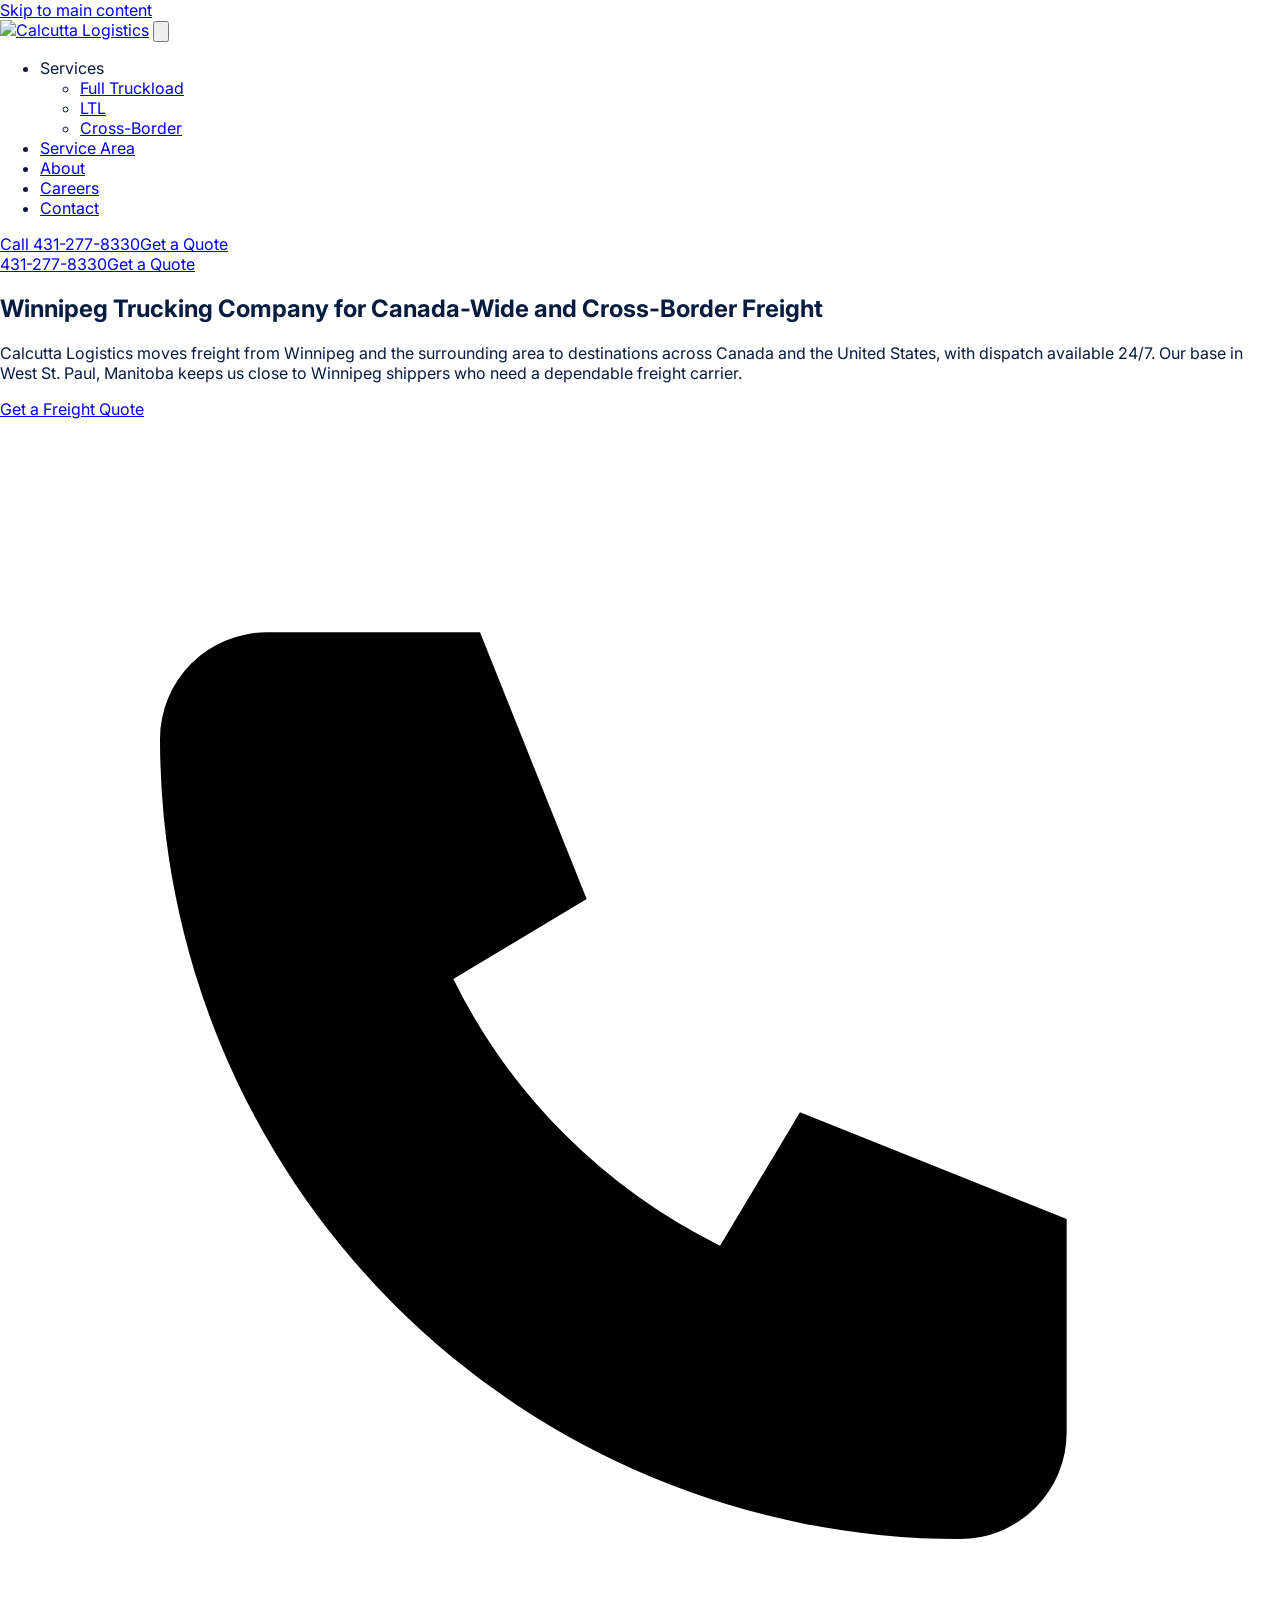
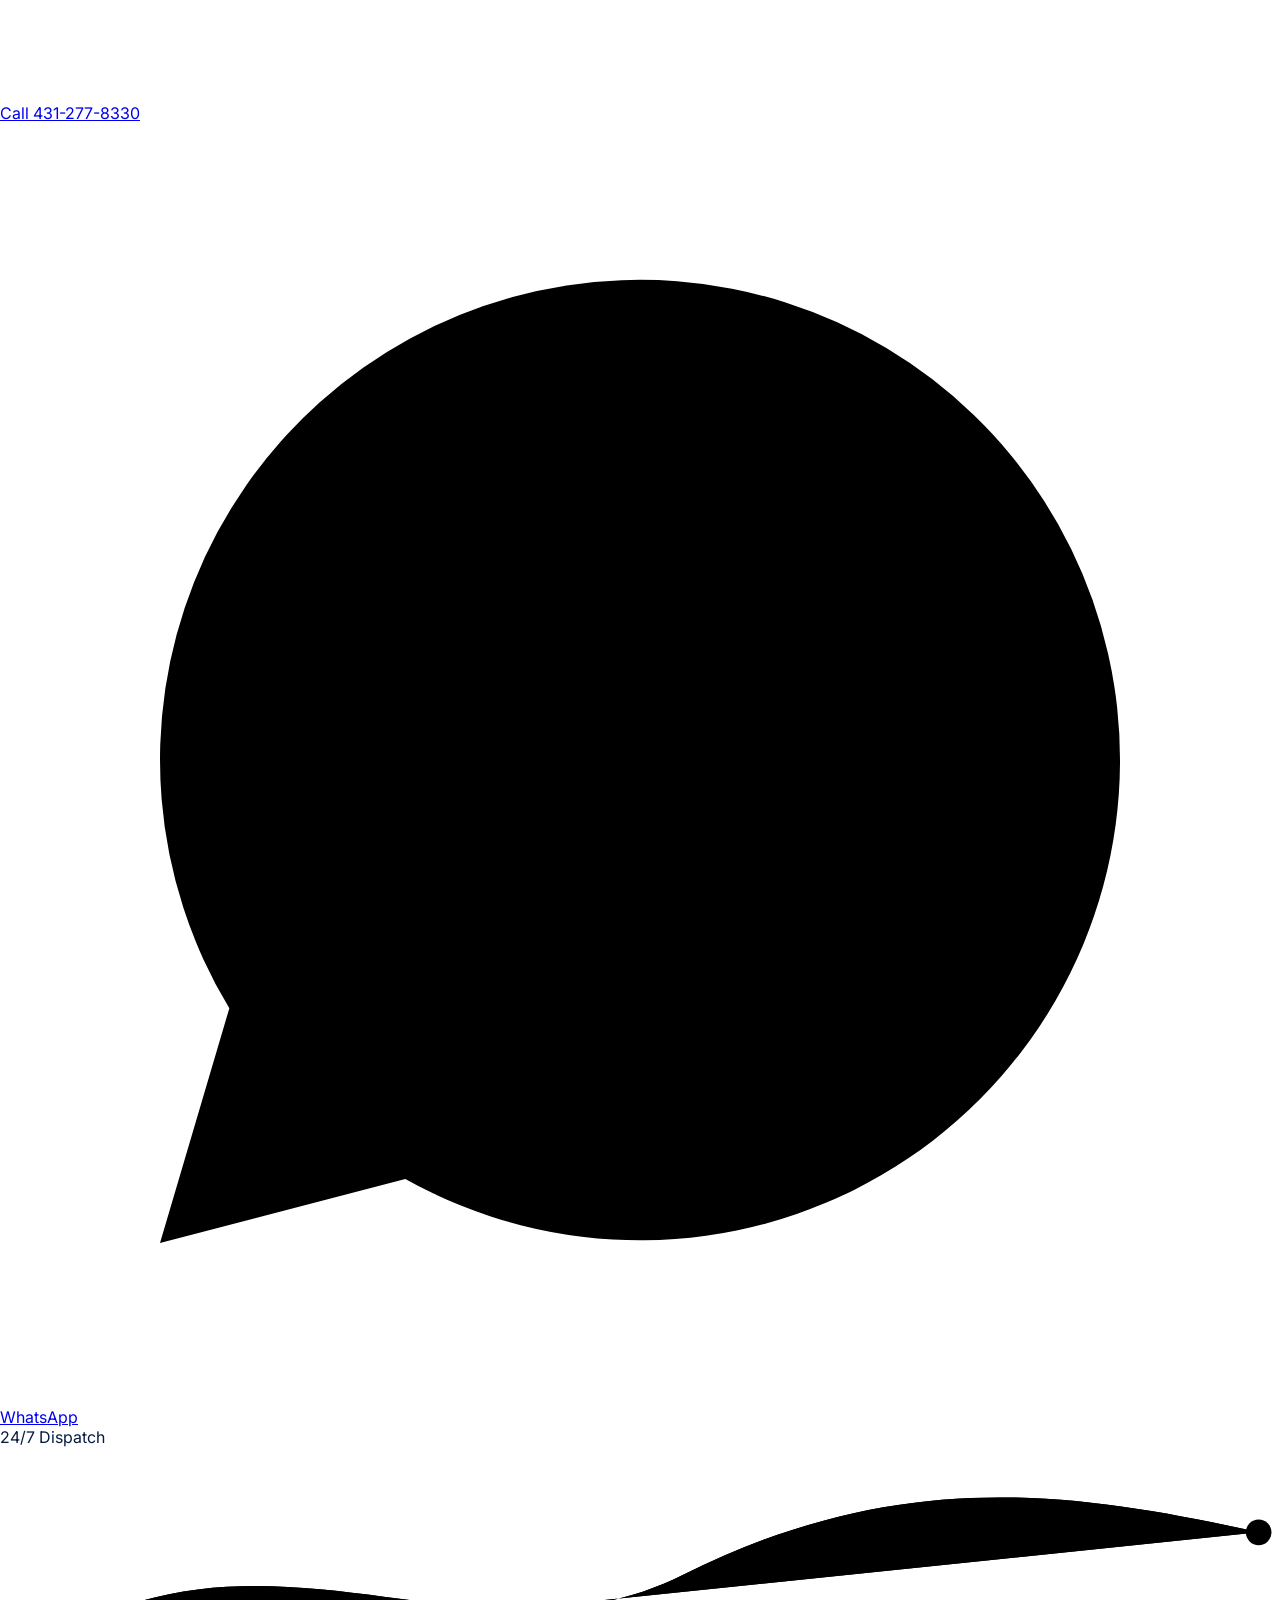
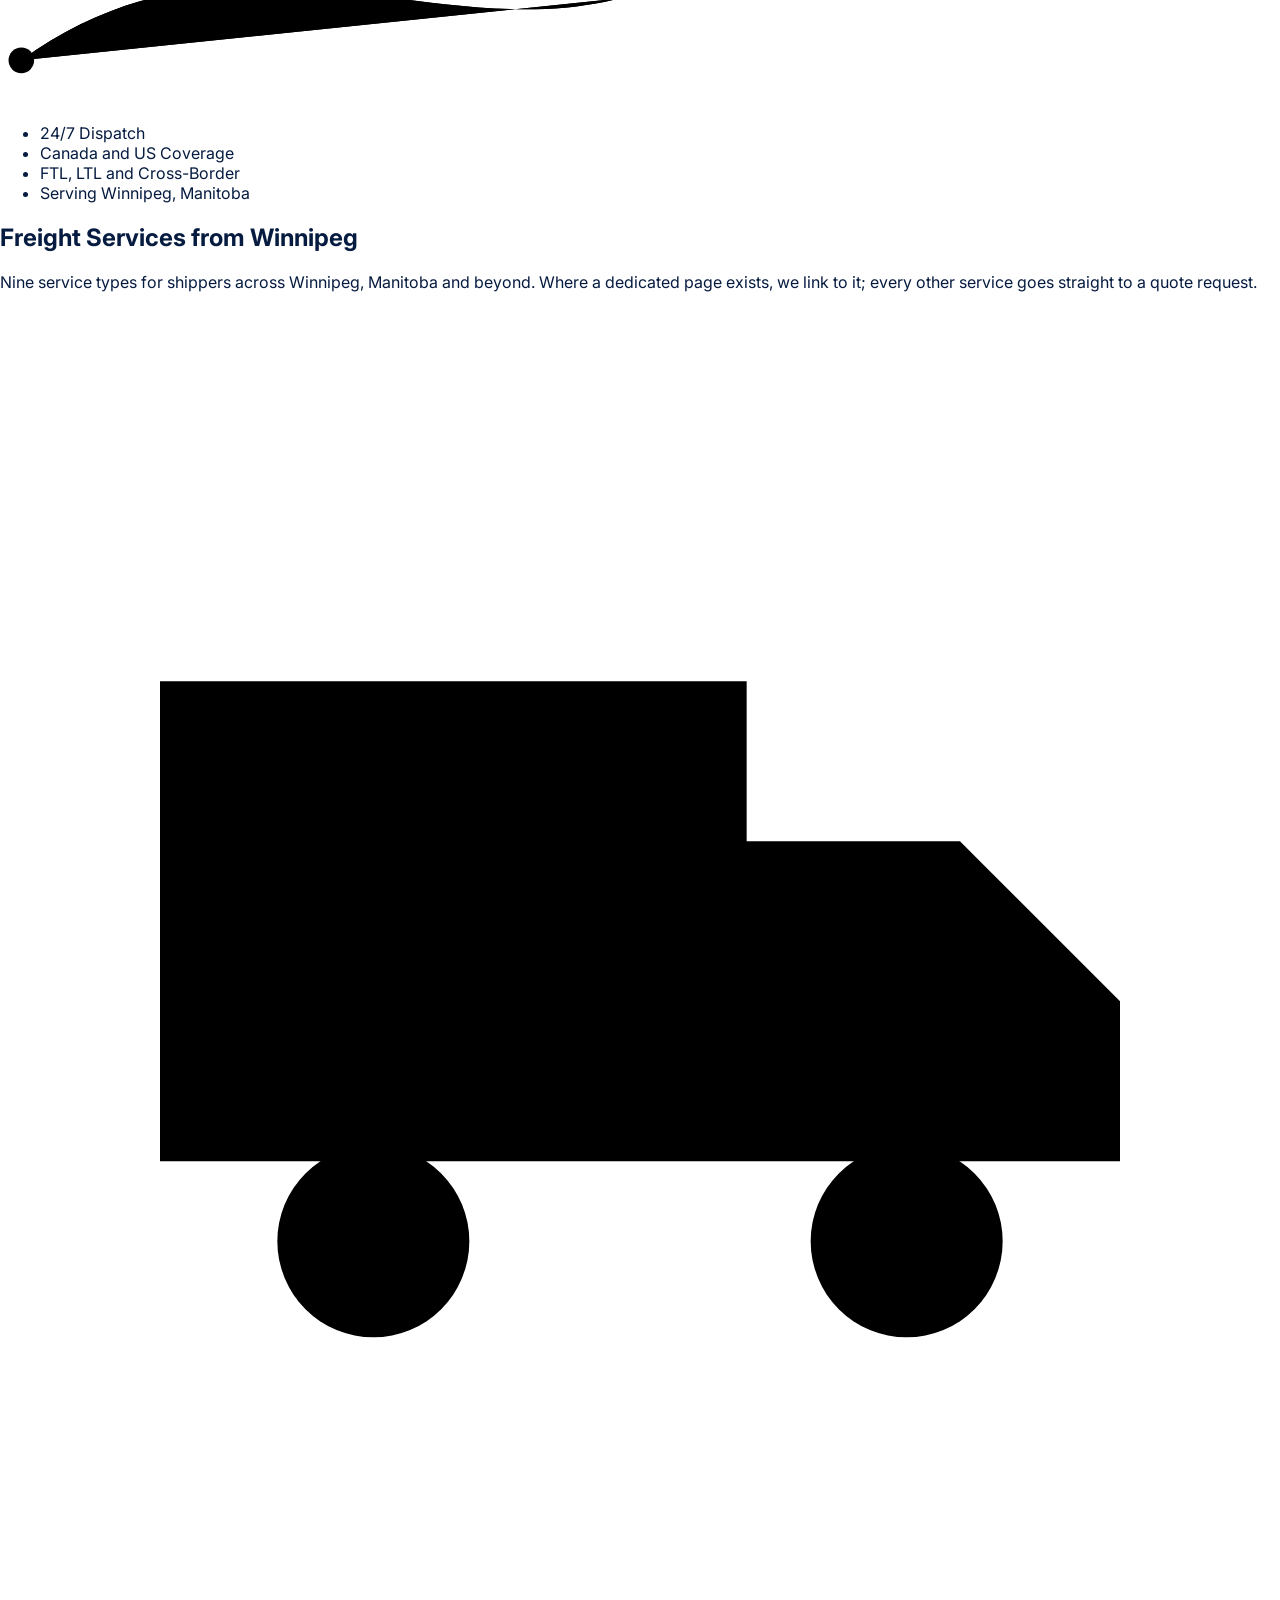
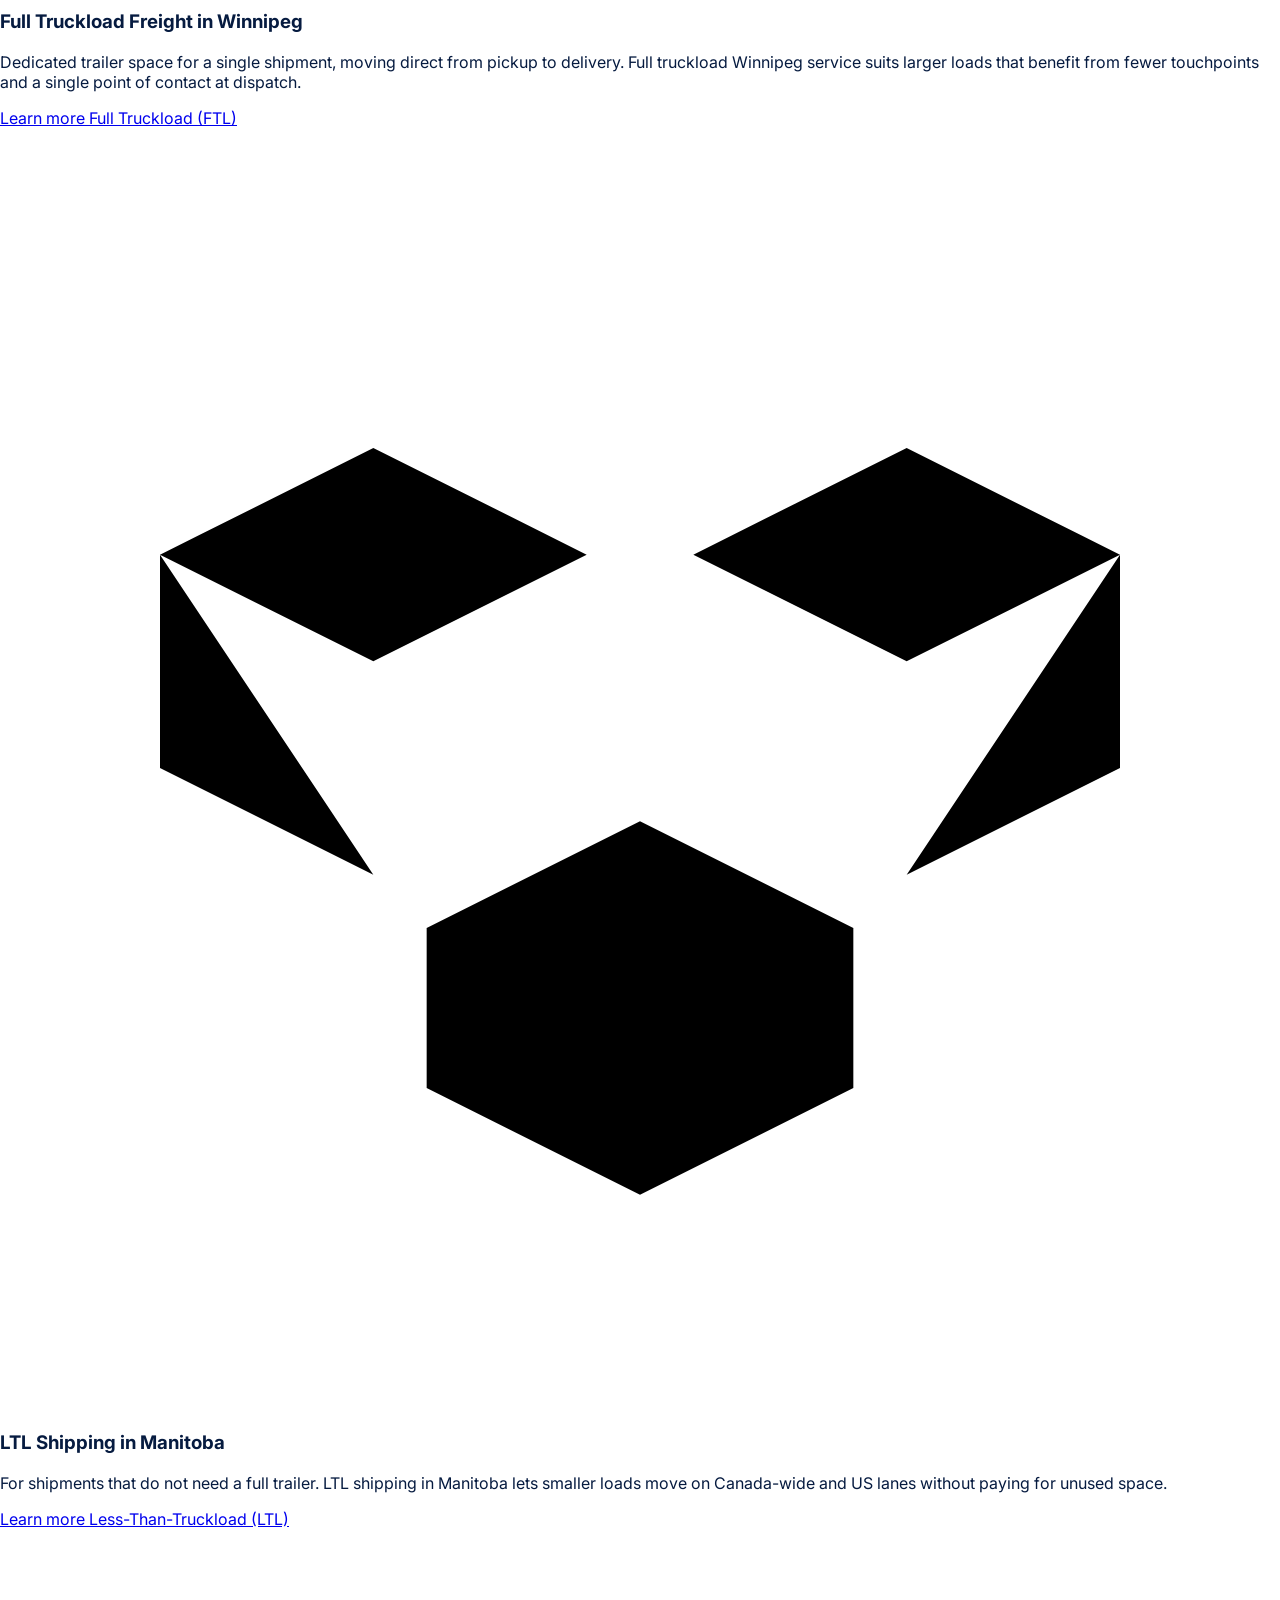
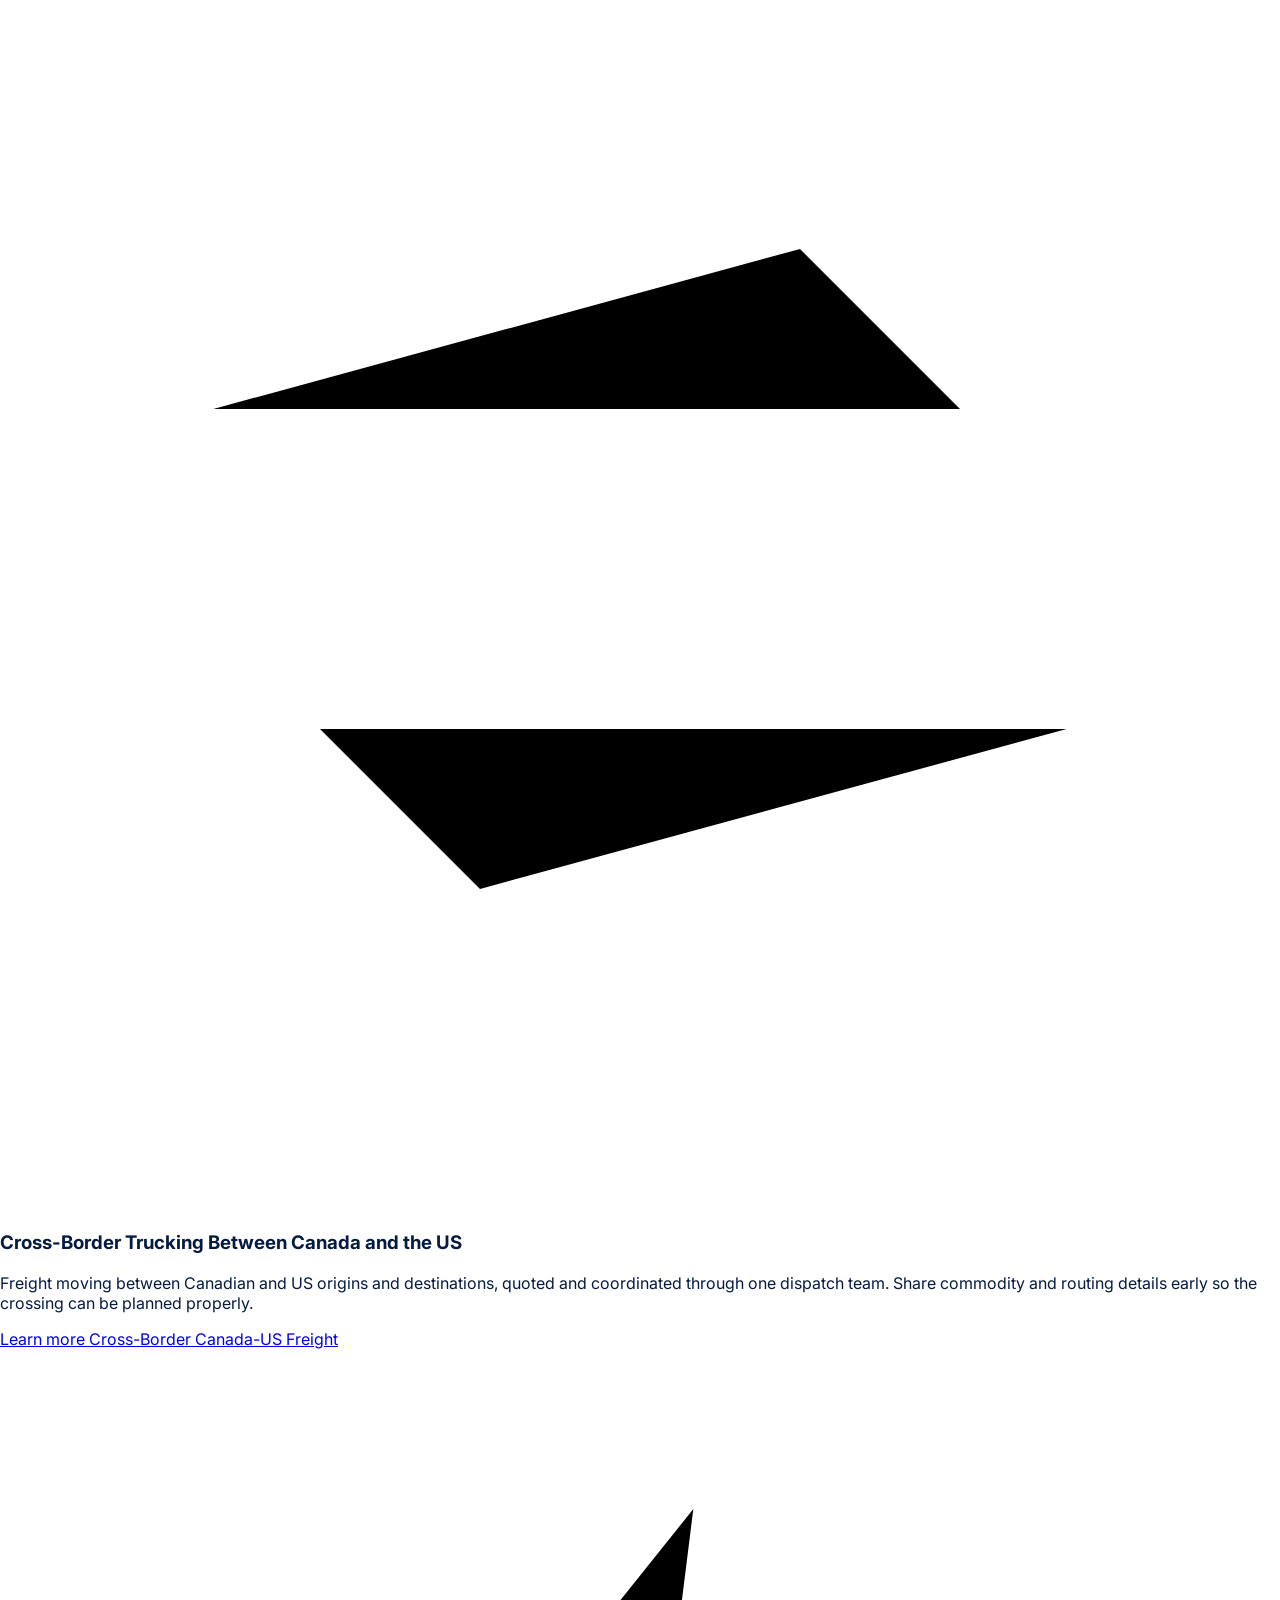
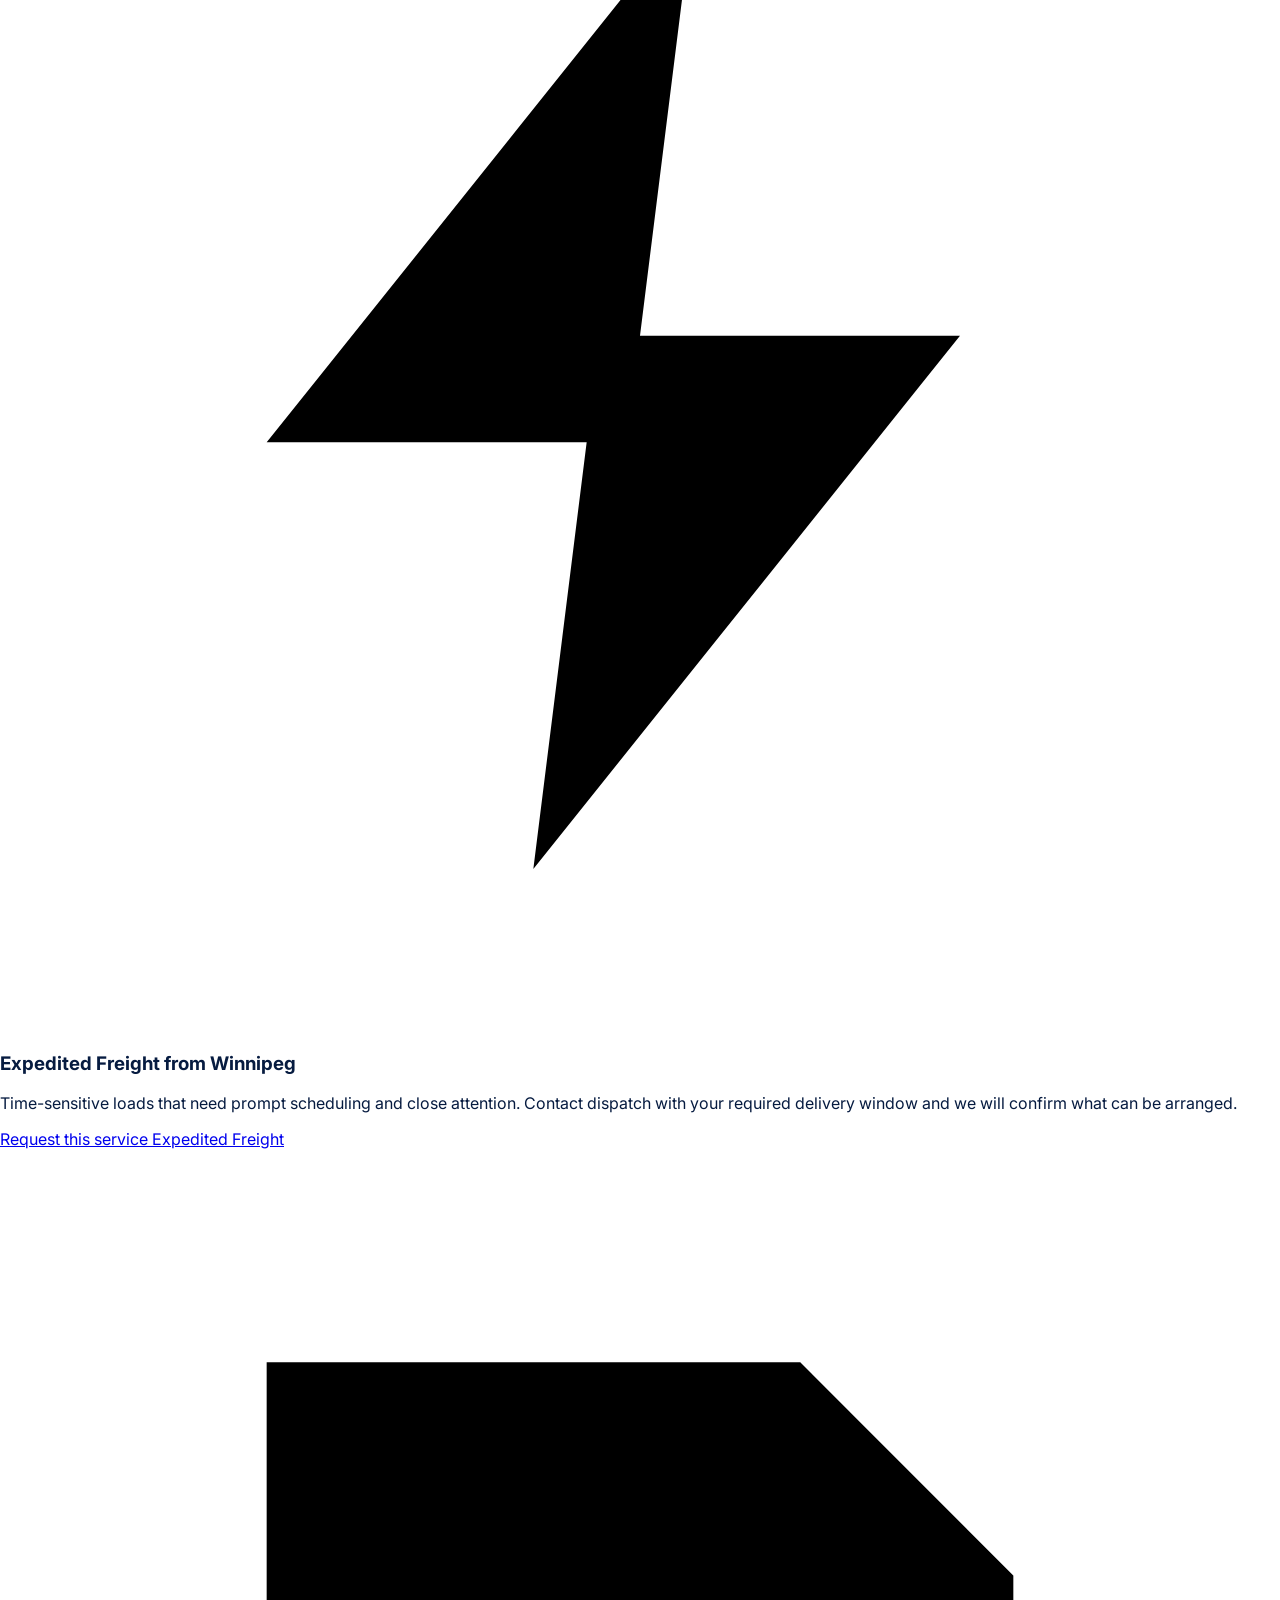
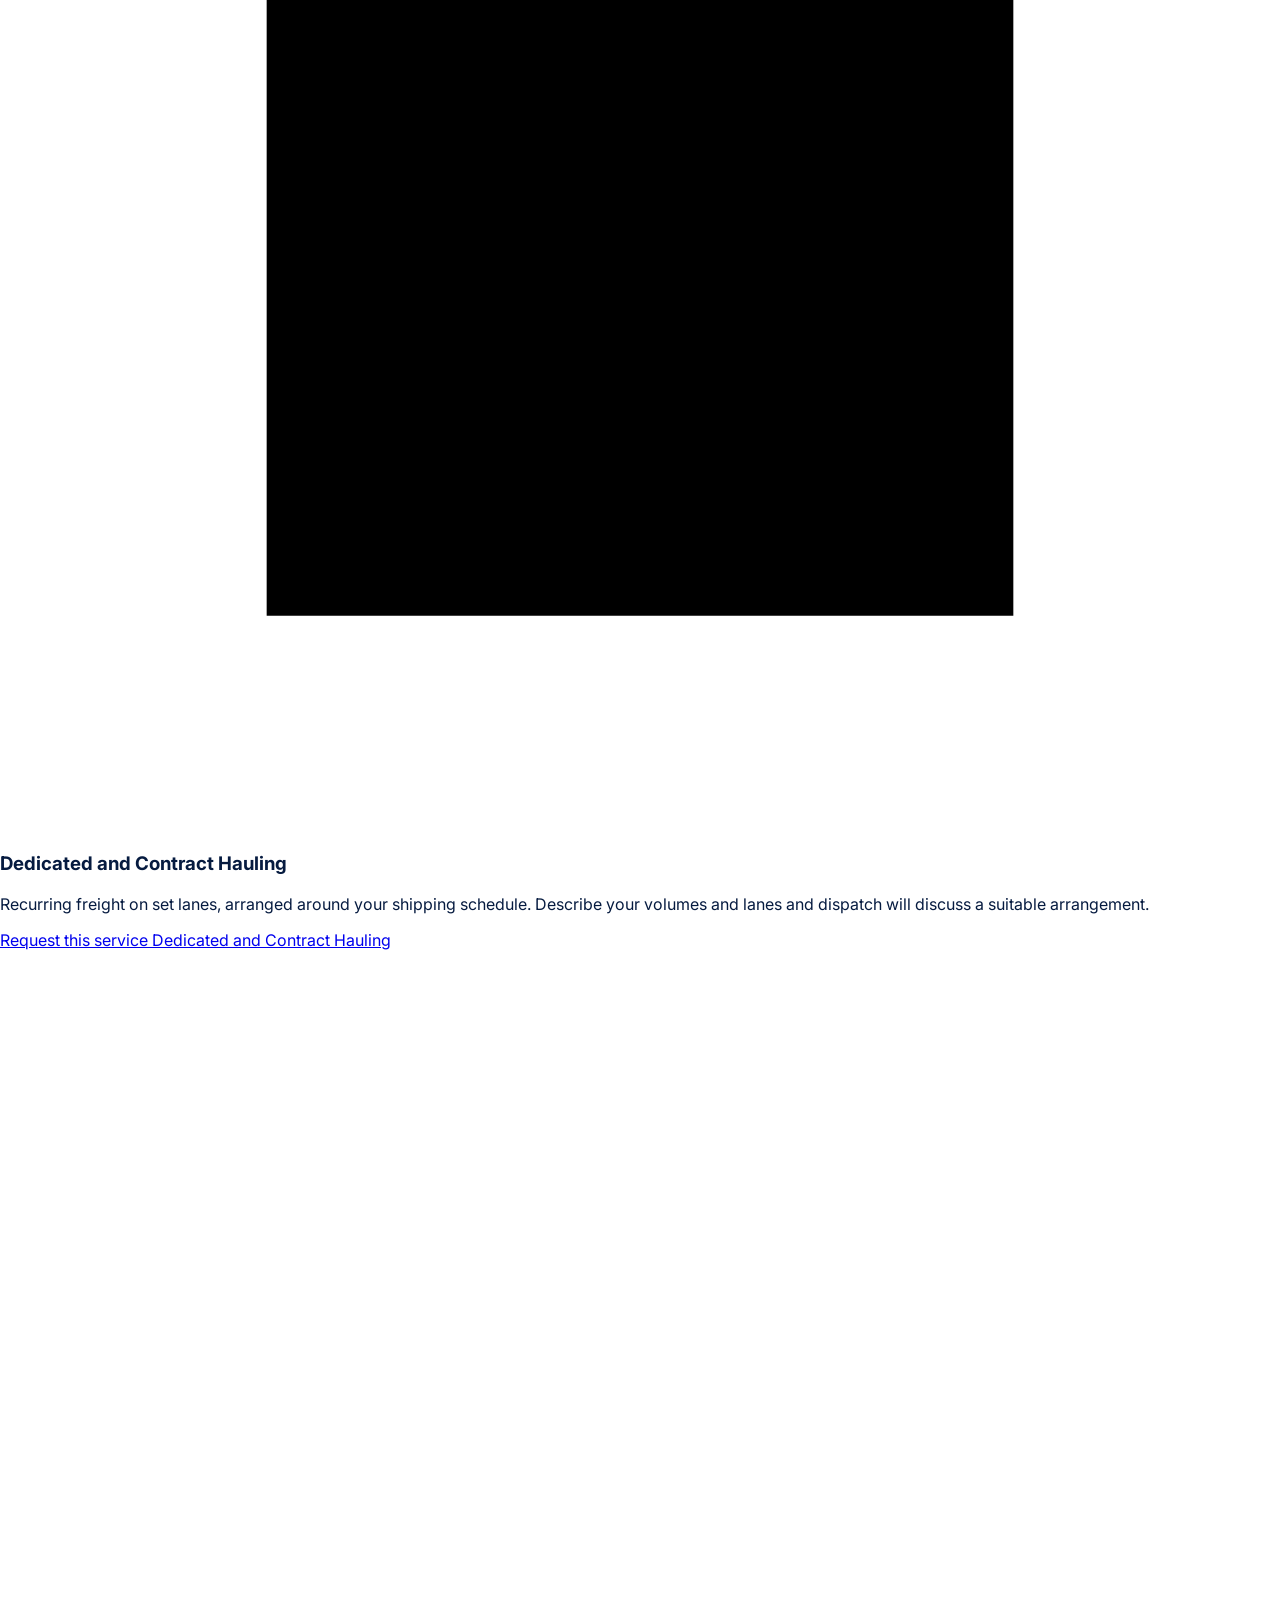
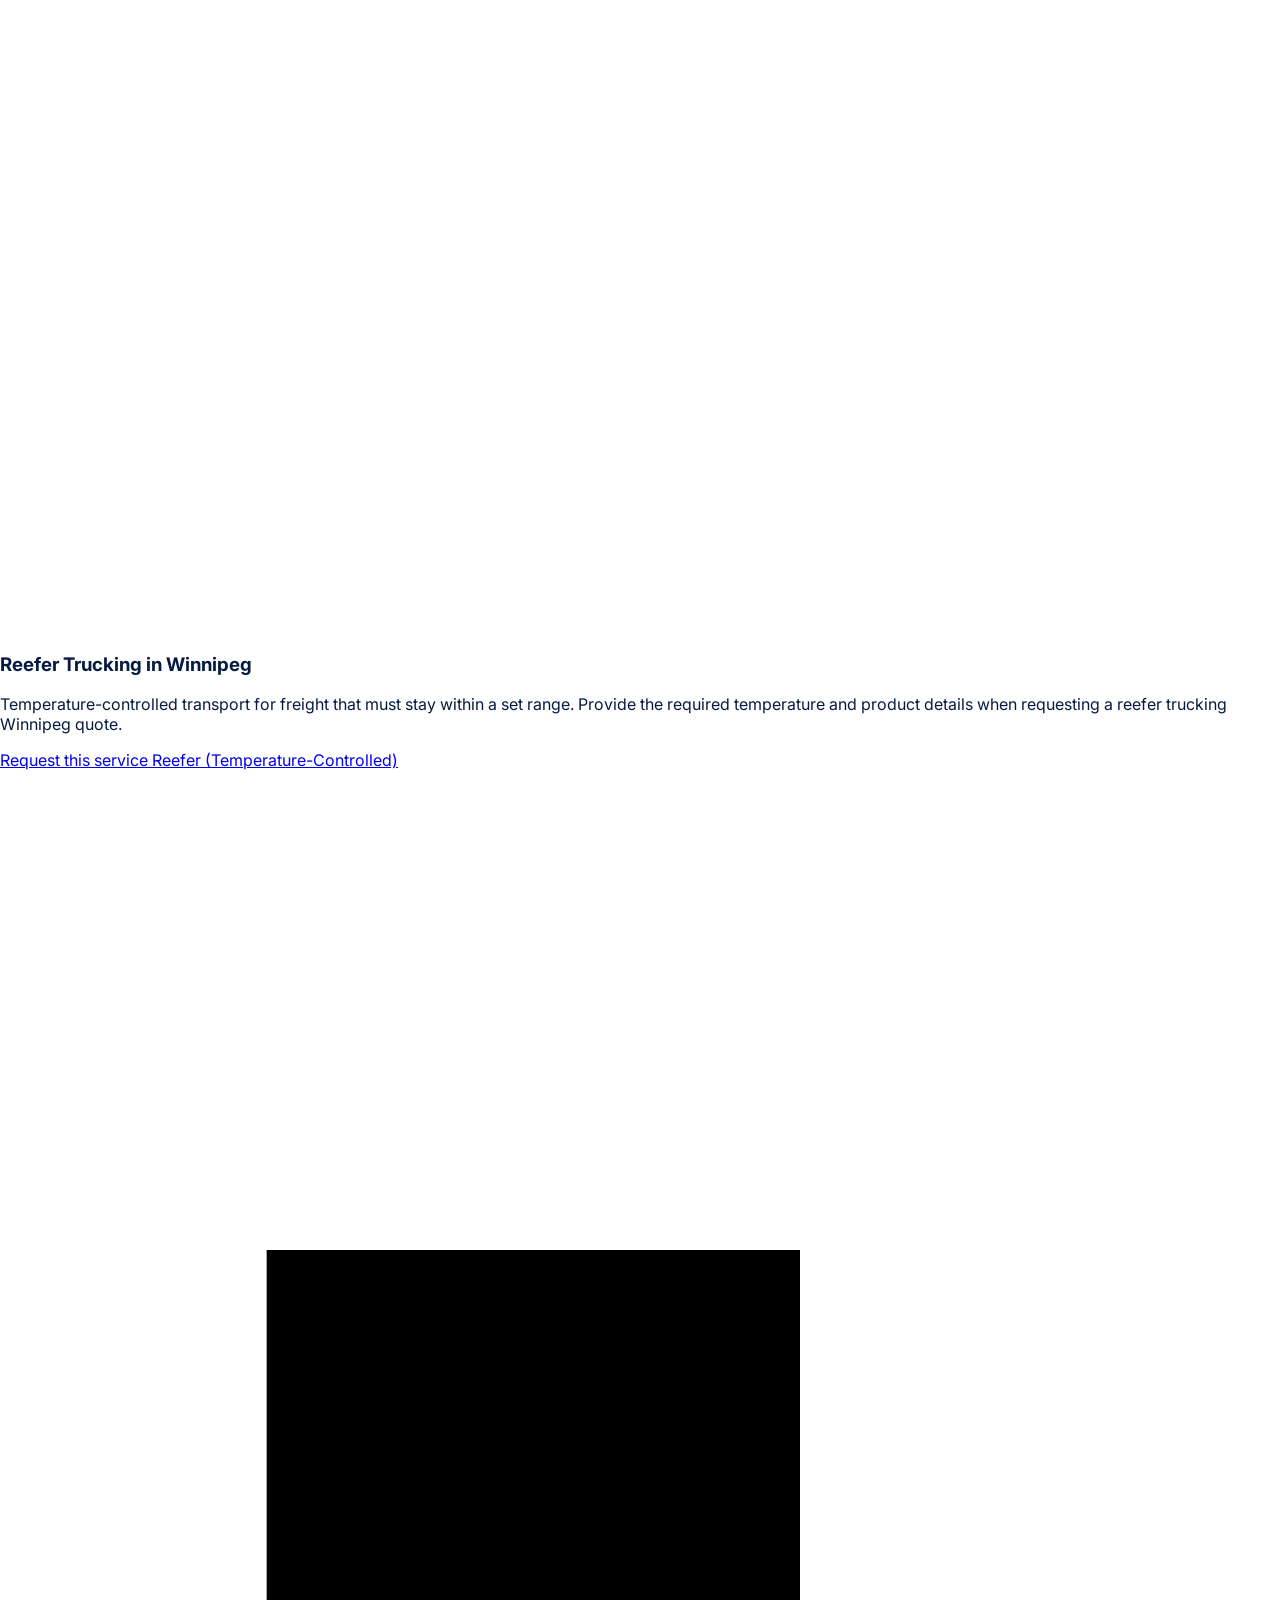
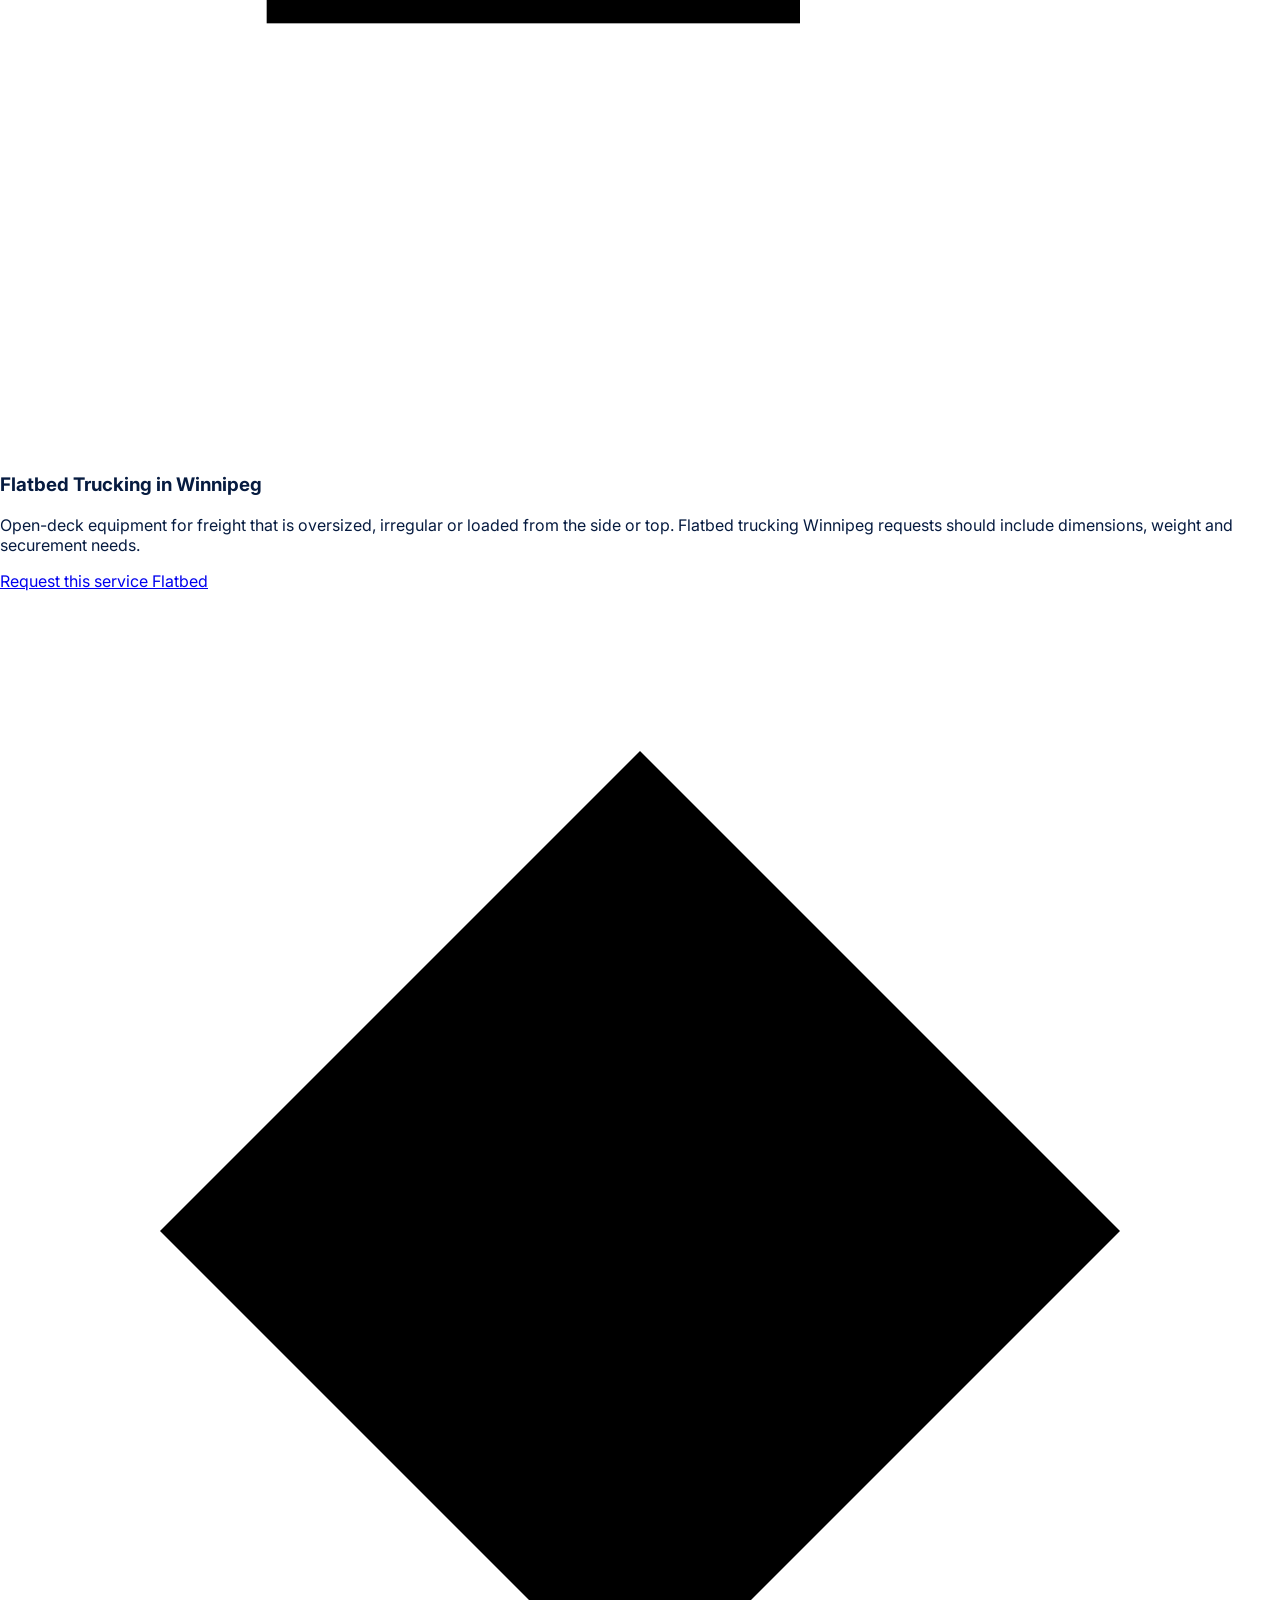
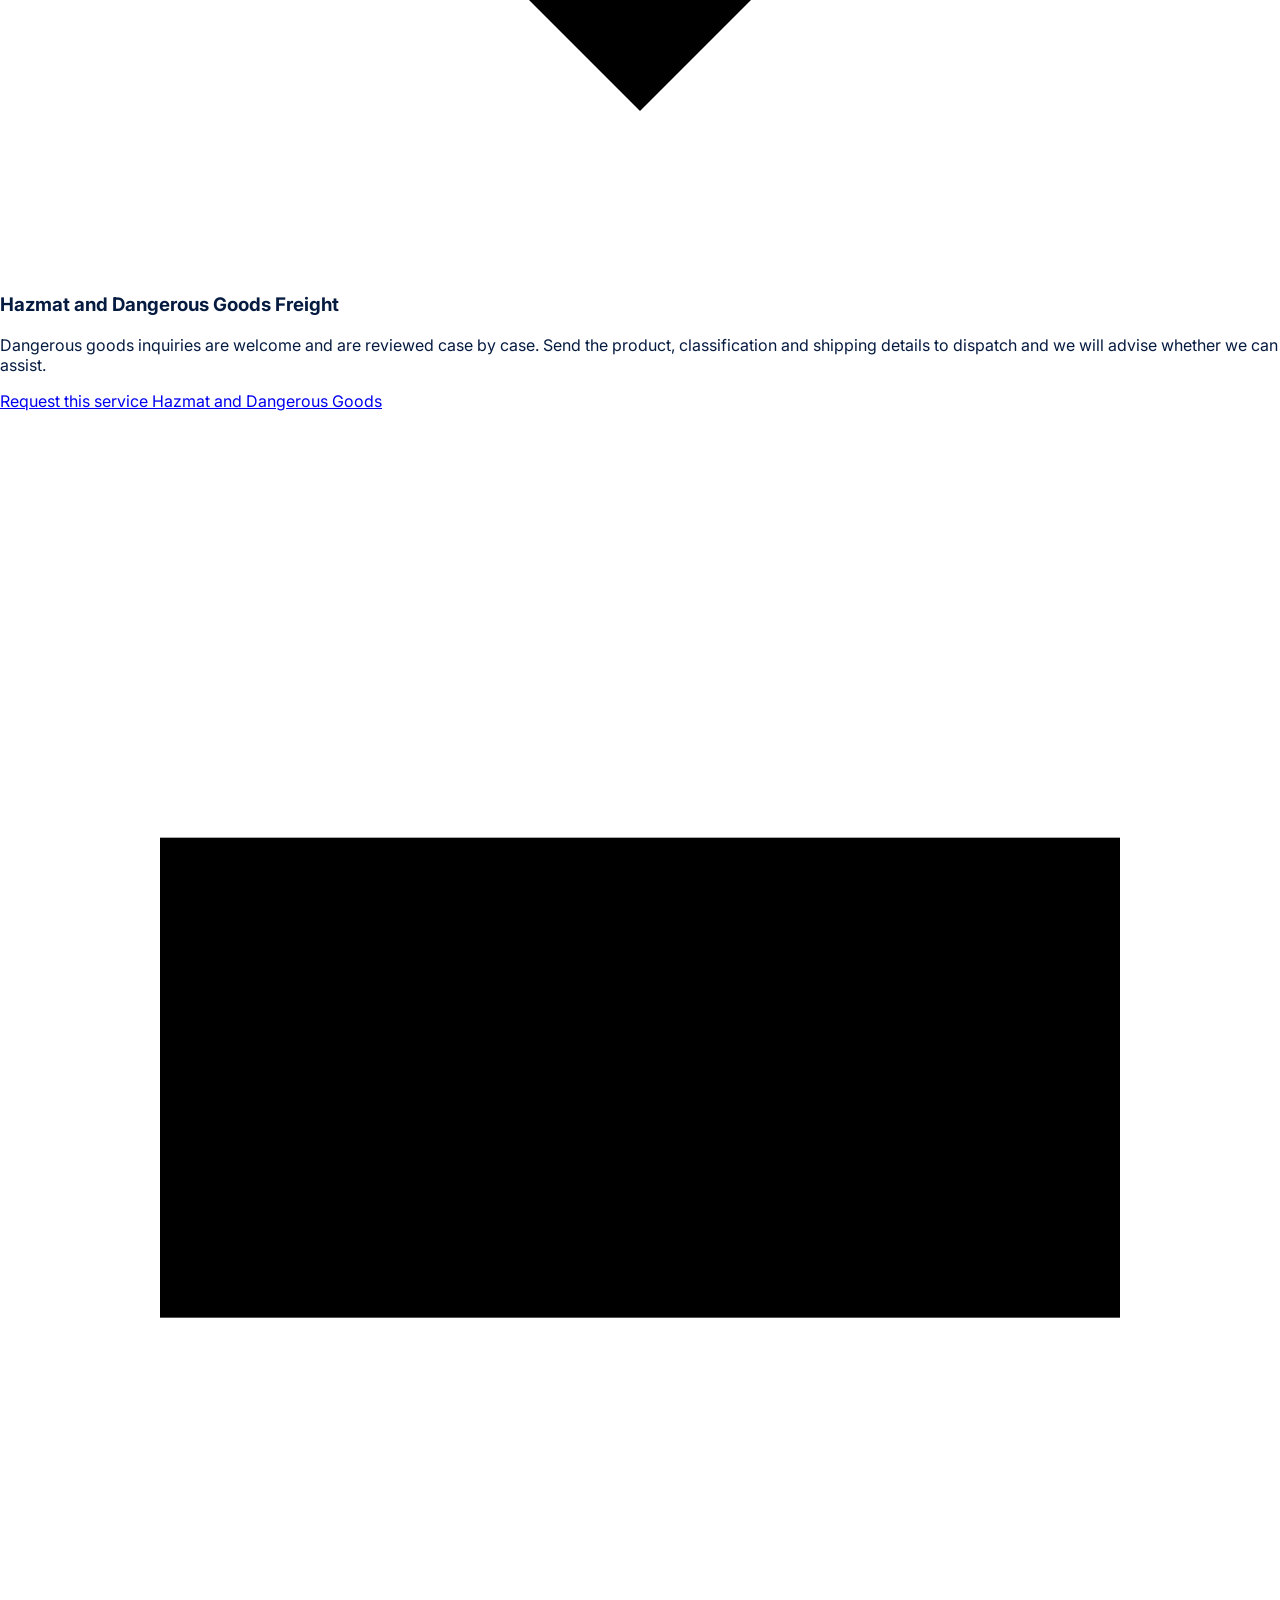
==== index.html @ be72f811 "Add files via upload" ====
<!DOCTYPE html><html lang="en-CA"><head><meta charset="utf-8"><meta name="viewport" content="width=device-width,initial-scale=1">
<title>Winnipeg Trucking Company | Calcutta Logistics</title><meta name="description" content="Winnipeg trucking company with 24/7 dispatch. Calcutta Logistics moves FTL, LTL, reefer, flatbed and cross-border freight across Canada and the US. Request a quote."><meta name="robots" content="index,follow"><link rel="canonical" href="https://calcuttalogistics.com/"><meta name="theme-color" content="#061B40">
<link rel="icon" href="/assets/img/favicon.svg" type="image/svg+xml"><link rel="icon" href="/assets/img/favicon-32.png" sizes="32x32" type="image/png"><link rel="icon" href="/assets/img/favicon-192.png" sizes="192x192" type="image/png"><link rel="apple-touch-icon" href="/assets/img/apple-touch-icon.png"><link rel="manifest" href="/site.webmanifest">
<link rel="preconnect" href="https://fonts.googleapis.com"><link rel="preconnect" href="https://fonts.gstatic.com" crossorigin>
<link rel="stylesheet" href="https://fonts.googleapis.com/css2?family=Barlow:ital,wght@0,700;0,800;1,700;1,800&family=Inter:wght@400;500;600&display=swap">
<style>body{margin:0;background:#fff;color:#061B40;font-family:Inter,system-ui,Arial,sans-serif}.site-header{min-height:80px}.logo img{max-height:52px;width:auto;height:auto}</style>
<link rel="stylesheet" href="/assets/css/style.css"><link rel="preload" as="image" href="/assets/img/hero-truck.jpg" fetchpriority="high">
<meta property="og:type" content="website"><meta property="og:site_name" content="Calcutta Logistics"><meta property="og:locale" content="en_CA"><meta property="og:title" content="Winnipeg Trucking Company | Calcutta Logistics"><meta property="og:description" content="Winnipeg trucking company with 24/7 dispatch. Calcutta Logistics moves FTL, LTL, reefer, flatbed and cross-border freight across Canada and the US. Request a quote."><meta property="og:url" content="https://calcuttalogistics.com/"><meta property="og:image" content="https://calcuttalogistics.com/assets/img/og-image.jpg"><meta property="og:image:width" content="1200"><meta property="og:image:height" content="630">
<meta name="twitter:card" content="summary_large_image"><meta name="twitter:title" content="Winnipeg Trucking Company | Calcutta Logistics"><meta name="twitter:description" content="Winnipeg trucking company with 24/7 dispatch. Calcutta Logistics moves FTL, LTL, reefer, flatbed and cross-border freight across Canada and the US. Request a quote."><meta name="twitter:image" content="https://calcuttalogistics.com/assets/img/og-image.jpg"><script type="application/ld+json">{"@context": "https://schema.org", "@graph": [{"@type": "Organization", "@id": "https://calcuttalogistics.com/#organization", "name": "Calcutta Logistics", "url": "https://calcuttalogistics.com/", "logo": "https://calcuttalogistics.com/assets/img/calcutta-logistics-logo.png", "email": "dispatch@calcuttalogistics.com", "telephone": "+1-431-277-8330", "address": {"@type": "PostalAddress", "streetAddress": "431 Rossmore Ave", "addressLocality": "West St. Paul", "addressRegion": "MB", "postalCode": "R2V 4R8", "addressCountry": "CA"}}, {"@type": "WebSite", "@id": "https://calcuttalogistics.com/#website", "name": "Calcutta Logistics", "url": "https://calcuttalogistics.com/", "publisher": {"@id": "https://calcuttalogistics.com/#organization"}, "inLanguage": "en-CA"}, {"@type": ["LocalBusiness"], "@id": "https://calcuttalogistics.com/#localbusiness", "name": "Calcutta Logistics", "url": "https://calcuttalogistics.com/", "image": "https://calcuttalogistics.com/assets/img/og-image.jpg", "logo": "https://calcuttalogistics.com/assets/img/calcutta-logistics-logo.png", "telephone": "+1-431-277-8330", "email": "dispatch@calcuttalogistics.com", "address": {"@type": "PostalAddress", "streetAddress": "431 Rossmore Ave", "addressLocality": "West St. Paul", "addressRegion": "MB", "postalCode": "R2V 4R8", "addressCountry": "CA"}, "openingHoursSpecification": [{"@type": "OpeningHoursSpecification", "dayOfWeek": ["Monday", "Tuesday", "Wednesday", "Thursday", "Friday", "Saturday", "Sunday"], "opens": "00:00", "closes": "23:59"}], "areaServed": [{"@type": "City", "name": "Winnipeg"}, {"@type": "AdministrativeArea", "name": "Manitoba"}, {"@type": "Country", "name": "Canada"}, {"@type": "Country", "name": "United States"}], "hasOfferCatalog": {"@type": "OfferCatalog", "name": "Trucking and freight services", "itemListElement": [{"@type": "Offer", "itemOffered": {"@type": "Service", "name": "Full Truckload (FTL)"}}, {"@type": "Offer", "itemOffered": {"@type": "Service", "name": "Less-Than-Truckload (LTL)"}}, {"@type": "Offer", "itemOffered": {"@type": "Service", "name": "Cross-Border Canada-US Freight"}}, {"@type": "Offer", "itemOffered": {"@type": "Service", "name": "Expedited Freight"}}, {"@type": "Offer", "itemOffered": {"@type": "Service", "name": "Dedicated and Contract Hauling"}}, {"@type": "Offer", "itemOffered": {"@type": "Service", "name": "Reefer (Temperature-Controlled)"}}, {"@type": "Offer", "itemOffered": {"@type": "Service", "name": "Flatbed"}}, {"@type": "Offer", "itemOffered": {"@type": "Service", "name": "Hazmat and Dangerous Goods"}}, {"@type": "Offer", "itemOffered": {"@type": "Service", "name": "Drayage"}}]}}, {"@type": "FAQPage", "@id": "https://calcuttalogistics.com/#faq", "mainEntity": [{"@type": "Question", "name": "How do I request a freight quote?", "acceptedAnswer": {"@type": "Answer", "text": "Use the quote form on this page, email dispatch@calcuttalogistics.com, or call or message 431-277-8330. Dispatch reviews each request and replies with pricing for your freight."}}, {"@type": "Question", "name": "Which areas does Calcutta Logistics serve?", "acceptedAnswer": {"@type": "Answer", "text": "We serve Winnipeg and the surrounding area, including our base in West St. Paul, as well as lanes across Canada and the United States. Popular lanes include Winnipeg to Toronto, Calgary, Vancouver, Chicago and Minneapolis."}}, {"@type": "Question", "name": "Do you handle cross-border freight between Canada and the US?", "acceptedAnswer": {"@type": "Answer", "text": "Yes. Cross-border Canada-US freight is one of our core services. Tell dispatch the origin, destination and commodity so the shipment can be quoted and planned."}}, {"@type": "Question", "name": "What equipment types do you offer?", "acceptedAnswer": {"@type": "Answer", "text": "We offer full truckload, less-than-truckload, reefer (temperature-controlled), flatbed, expedited, dedicated and contract hauling, and drayage. Contact dispatch to confirm the right equipment for your freight."}}, {"@type": "Question", "name": "Can you move dangerous goods or hazmat freight?", "acceptedAnswer": {"@type": "Answer", "text": "Dangerous goods inquiries are welcome and are handled case by case. Send the product details, classification and lanes to dispatch and we will confirm whether we can assist."}}, {"@type": "Question", "name": "Is dispatch available 24/7?", "acceptedAnswer": {"@type": "Answer", "text": "Yes. Dispatch is available 24/7 by phone and WhatsApp at 431-277-8330 and by email at dispatch@calcuttalogistics.com."}}, {"@type": "Question", "name": "What is the fastest way to get a quote?", "acceptedAnswer": {"@type": "Answer", "text": "Call or message dispatch at 431-277-8330 with your pickup and delivery locations, freight type and weight. You can also submit the quote form, which sends the same details to dispatch."}}, {"@type": "Question", "name": "What information should I provide for a quote?", "acceptedAnswer": {"@type": "Answer", "text": "Please include pickup and delivery city and province or state, freight type, approximate weight, the service you need, your preferred pickup date and your contact details. Any special handling needs help dispatch respond accurately."}}, {"@type": "Question", "name": "What is the difference between LTL and FTL?", "acceptedAnswer": {"@type": "Answer", "text": "Full truckload (FTL) uses a trailer for one shipper's freight, while less-than-truckload (LTL) moves smaller shipments that do not require a full trailer. Dispatch can help you decide which suits your load."}}, {"@type": "Question", "name": "How do I reach dispatch after hours?", "acceptedAnswer": {"@type": "Answer", "text": "Dispatch operates 24/7. Call or send a WhatsApp message to 431-277-8330, or email dispatch@calcuttalogistics.com, at any hour."}}]}]}</script></head><body><a class="skip" href="#main">Skip to main content</a><header class="site-header"><div class="container bar"><a class="logo" href="/" aria-label="Calcutta Logistics home"><img src="/assets/img/calcutta-logistics-logo.png" width="2172" height="724" alt="Calcutta Logistics"></a>
<button class="nav-toggle" type="button" aria-expanded="false" aria-controls="primary-nav" aria-label="Menu"><svg viewBox="0 0 24 24" aria-hidden="true"><path d="M4 7h16M4 12h16M4 17h16"/></svg></button>
<nav class="primary-nav" id="primary-nav" aria-label="Primary"><ul><li class="has-sub"><span>Services</span><ul class="sub"><li><a href="/services/full-truckload/">Full Truckload</a></li><li><a href="/services/ltl/">LTL</a></li><li><a href="/services/cross-border/">Cross-Border</a></li></ul></li><li><a href="/service-area/">Service Area</a></li><li><a href="/about/">About</a></li><li><a href="/careers/">Careers</a></li><li><a href="/contact/">Contact</a></li></ul>
<div class="mob-actions"><a class="btn btn-secondary" href="tel:+14312778330">Call 431-277-8330</a><a class="btn btn-primary" href="/contact/">Get a Quote</a></div></nav>
<div class="hdr-cta"><a class="hdr-phone" href="tel:+14312778330">431-277-8330</a><a class="btn btn-primary" href="/contact/">Get a Quote</a></div></div></header><main id="main">
<section class="hero" aria-labelledby="h1"><div class="container"><div><h1 id="h1">Winnipeg Trucking Company for Canada-Wide and Cross-Border Freight</h1>
<p class="lead">Calcutta Logistics moves freight from Winnipeg and the surrounding area to destinations across Canada and the United States, with dispatch available 24/7. Our base in West St. Paul, Manitoba keeps us close to Winnipeg shippers who need a dependable freight carrier.</p>
<div class="cta-row"><a class="btn btn-primary" href="/contact/">Get a Freight Quote</a><a class="btn btn-secondary" href="tel:+14312778330"><svg viewBox="0 0 24 24" aria-hidden="true"><path d="M5 4h4l2 5-2.5 1.5a11 11 0 005 5L15 13l5 2v4a2 2 0 01-2 2A15 15 0 013 6a2 2 0 012-2z"/></svg> Call 431-277-8330</a><a class="btn btn-ghost" href="https://wa.me/14312778330?text=Hello%20Calcutta%20Logistics%2C%20I%20would%20like%20a%20freight%20quote." rel="noopener"><svg viewBox="0 0 24 24" aria-hidden="true"><path d="M21 12a9 9 0 01-13.4 7.8L3 21l1.3-4.4A9 9 0 1121 12z"/><path d="M9 8c0 4 3 7 7 7l1-2-2-1-1 1c-1-.5-1.800-1.500-2.300-2.500l1-1-1-2z"/></svg> WhatsApp</a></div></div>
<div class="hero-art"><span class="badge"><i></i>24/7 Dispatch</span><div class="ph"><img src="/assets/img/hero-truck.jpg" width="1600" height="1000" alt="Calcutta Logistics freight truck travelling on a highway" fetchpriority="high" decoding="async" onerror="this.remove()"></div><svg class="route" viewBox="0 0 600 120" aria-hidden="true" focusable="false"><path d="M10 100C120 20 220 110 320 60S500 20 590 40"/><path class="run" d="M10 100C120 20 220 110 320 60S500 20 590 40"/><circle cx="10" cy="100" r="6"/><circle cx="590" cy="40" r="6"/></svg></div></div></section>
<section class="fact-strip" aria-label="Key facts"><div class="container"><ul><li>24/7 Dispatch</li><li>Canada and US Coverage</li><li>FTL, LTL and Cross-Border</li><li>Serving Winnipeg, Manitoba</li></ul></div></section>
<section class="section" id="services" aria-labelledby="services-h"><div class="container"><div class="sec-head"><h2 id="services-h">Freight Services from Winnipeg</h2><p>Nine service types for shippers across Winnipeg, Manitoba and beyond. Where a dedicated page exists, we link to it; every other service goes straight to a quote request.</p></div><div class="grid c3"><article class="card reveal"><span class="ico" aria-hidden="true"><svg viewBox="0 0 24 24"><path d="M3 7h11v9H3zM14 10h4l3 3v3h-7z"/><circle cx="7" cy="17.5" r="1.8"/><circle cx="17" cy="17.5" r="1.8"/></svg></span><h3>Full Truckload Freight in Winnipeg</h3><p>Dedicated trailer space for a single shipment, moving direct from pickup to delivery. Full truckload Winnipeg service suits larger loads that benefit from fewer touchpoints and a single point of contact at dispatch.</p><a class="more" href="/services/full-truckload/">Learn more<span class="sr"> Full Truckload (FTL)</span></a></article><article class="card reveal"><span class="ico" aria-hidden="true"><svg viewBox="0 0 24 24"><path d="M3 8l4-2 4 2-4 2zM13 8l4-2 4 2-4 2zM8 15l4-2 4 2-4 2z"/><path d="M3 8v4l4 2M21 8v4l-4 2M8 15v3l4 2 4-2v-3"/></svg></span><h3>LTL Shipping in Manitoba</h3><p>For shipments that do not need a full trailer. LTL shipping in Manitoba lets smaller loads move on Canada-wide and US lanes without paying for unused space.</p><a class="more" href="/services/ltl/">Learn more<span class="sr"> Less-Than-Truckload (LTL)</span></a></article><article class="card reveal"><span class="ico" aria-hidden="true"><svg viewBox="0 0 24 24"><path d="M4 9h14l-3-3M20 15H6l3 3"/></svg></span><h3>Cross-Border Trucking Between Canada and the US</h3><p>Freight moving between Canadian and US origins and destinations, quoted and coordinated through one dispatch team. Share commodity and routing details early so the crossing can be planned properly.</p><a class="more" href="/services/cross-border/">Learn more<span class="sr"> Cross-Border Canada-US Freight</span></a></article><article class="card reveal"><span class="ico" aria-hidden="true"><svg viewBox="0 0 24 24"><path d="M13 3L5 13h6l-1 8 8-10h-6z"/></svg></span><h3>Expedited Freight from Winnipeg</h3><p>Time-sensitive loads that need prompt scheduling and close attention. Contact dispatch with your required delivery window and we will confirm what can be arranged.</p><a class="more" href="/contact/?service=expedited">Request this service<span class="sr"> Expedited Freight</span></a></article><article class="card reveal"><span class="ico" aria-hidden="true"><svg viewBox="0 0 24 24"><path d="M5 4h10l4 4v12H5z"/><path d="M15 4v4h4M8 13h8M8 17h5"/></svg></span><h3>Dedicated and Contract Hauling</h3><p>Recurring freight on set lanes, arranged around your shipping schedule. Describe your volumes and lanes and dispatch will discuss a suitable arrangement.</p><a class="more" href="/contact/?service=dedicated">Request this service<span class="sr"> Dedicated and Contract Hauling</span></a></article><article class="card reveal"><span class="ico" aria-hidden="true"><svg viewBox="0 0 24 24"><path d="M12 3v18M4.2 7.5l15.6 9M19.8 7.5l-15.6 9"/></svg></span><h3>Reefer Trucking in Winnipeg</h3><p>Temperature-controlled transport for freight that must stay within a set range. Provide the required temperature and product details when requesting a reefer trucking Winnipeg quote.</p><a class="more" href="/contact/?service=reefer">Request this service<span class="sr"> Reefer (Temperature-Controlled)</span></a></article><article class="card reveal"><span class="ico" aria-hidden="true"><svg viewBox="0 0 24 24"><path d="M2 16h20M4 16v3M20 16v3"/><rect x="5" y="9" width="10" height="7"/></svg></span><h3>Flatbed Trucking in Winnipeg</h3><p>Open-deck equipment for freight that is oversized, irregular or loaded from the side or top. Flatbed trucking Winnipeg requests should include dimensions, weight and securement needs.</p><a class="more" href="/contact/?service=flatbed">Request this service<span class="sr"> Flatbed</span></a></article><article class="card reveal"><span class="ico" aria-hidden="true"><svg viewBox="0 0 24 24"><path d="M12 3l9 9-9 9-9-9z"/><path d="M12 8v5M12 16v.5"/></svg></span><h3>Hazmat and Dangerous Goods Freight</h3><p>Dangerous goods inquiries are welcome and are reviewed case by case. Send the product, classification and shipping details to dispatch and we will advise whether we can assist.</p><a class="more" href="/contact/?service=hazmat">Request this service<span class="sr"> Hazmat and Dangerous Goods</span></a></article><article class="card reveal"><span class="ico" aria-hidden="true"><svg viewBox="0 0 24 24"><rect x="3" y="8" width="18" height="9"/><path d="M8 8v9M12 8v9M16 8v9"/></svg></span><h3>Drayage in Winnipeg</h3><p>Short-distance container moves between terminals, rail ramps and customer sites. Drayage Winnipeg requests should include container details and pickup and delivery locations.</p><a class="more" href="/contact/?service=drayage">Request this service<span class="sr"> Drayage</span></a></article></div></div></section>
<section class="section alt" aria-labelledby="why-h"><div class="container"><div class="sec-head"><h2 id="why-h">Why Ship with Calcutta Logistics</h2><p>A focused Winnipeg freight carrier that keeps communication direct and quoting straightforward.</p></div><ul class="why grid c3"><li class="card reveal"><h3>24/7 dispatch contact</h3><p>Dispatch can be reached by phone, WhatsApp or email at any hour, so questions about a load are not held until morning.</p></li><li class="card reveal"><h3>Direct communication with dispatch</h3><p>You deal with the dispatch team directly about your freight, without layers of intermediaries between you and the people arranging the move.</p></li><li class="card reveal"><h3>Canada and US lanes</h3><p>From Winnipeg we quote freight within Canada and across the border, including lanes to Toronto, Calgary, Vancouver, Chicago and Minneapolis.</p></li><li class="card reveal"><h3>A range of equipment types</h3><p>Full truckload, LTL, reefer, flatbed, expedited, dedicated and drayage requests can all be raised with one carrier.</p></li><li class="card reveal"><h3>A clear quoting process</h3><p>Tell us the pickup, delivery, freight type and weight. Dispatch confirms the details before anything is arranged.</p></li></ul></div></section>
<section class="section" aria-labelledby="cb-h"><div class="container band"><div><div class="ph"><img src="/assets/img/cross-border-banner.jpg" width="1600" height="700" alt="Freight truck at a Canada-US border crossing at dusk" loading="lazy" decoding="async" onerror="this.remove()"></div></div><div><h2 id="cb-h">Cross-Border Trucking Between Canada and the US</h2><p>Calcutta Logistics arranges freight between Canada and the United States, including lanes from Winnipeg to Minneapolis and Chicago. Provide origin, destination and commodity details at the quote stage so dispatch can plan the shipment accurately.</p><a class="btn btn-primary" href="/services/cross-border/">Explore Cross-Border Freight</a></div></div></section>
<section class="section alt" id="lanes" aria-labelledby="lanes-h"><div class="container"><div class="sec-head"><h2 id="lanes-h">Popular Lanes from Winnipeg</h2><p>Five lanes our Winnipeg customers ask about most often. Other origins and destinations can be quoted on request.</p></div><div class="grid c3"><article class="card reveal"><h3>Winnipeg to Toronto</h3><p>Connects Manitoba with the Greater Toronto Area and the rest of Ontario along the Trans-Canada corridor.</p><a class="more" href="/lanes/winnipeg-to-toronto-trucking/">View Winnipeg to Toronto Trucking lane</a></article><article class="card reveal"><h3>Winnipeg to Calgary</h3><p>Links Winnipeg with Alberta, with freight moving west across the Prairies.</p><a class="more" href="/lanes/winnipeg-to-calgary-trucking/">View Winnipeg to Calgary Trucking lane</a></article><article class="card reveal"><h3>Winnipeg to Vancouver</h3><p>Carries freight from Winnipeg to British Columbia and the Pacific coast.</p><a class="more" href="/lanes/winnipeg-to-vancouver-trucking/">View Winnipeg to Vancouver Trucking lane</a></article><article class="card reveal"><h3>Winnipeg to Chicago</h3><p>A cross-border lane from Winnipeg into the US Midwest, quoted through one dispatch team.</p><a class="more" href="/lanes/winnipeg-to-chicago-trucking/">View Winnipeg to Chicago Trucking lane</a></article><article class="card reveal"><h3>Winnipeg to Minneapolis</h3><p>A cross-border lane from Winnipeg south to Minnesota and the Minneapolis area.</p><a class="more" href="/lanes/winnipeg-to-minneapolis-trucking/">View Winnipeg to Minneapolis Trucking lane</a></article></div></div></section>
<section class="section" aria-labelledby="area-h"><div class="container"><div class="sec-head"><h2 id="area-h">Service Area: Winnipeg, Canada and the United States</h2><p>Based in West St. Paul, Calcutta Logistics serves Winnipeg and the surrounding communities, then connects shippers to the rest of Canada and the US.</p></div>
<h3>Winnipeg and area</h3><ul class="areas"><li>Winnipeg</li><li>West St. Paul</li><li>East St. Paul</li><li>St. Andrews</li><li>Selkirk</li><li>Stonewall</li><li>Headingley</li><li>Oak Bluff</li><li>Niverville</li><li>Steinbach</li><li>Portage la Prairie</li><li>Brandon</li><li>Winkler</li></ul><h3>Canada</h3><ul class="areas"><li>Western Canada</li><li>Ontario</li><li>Quebec</li><li>Atlantic Canada</li></ul><h3>United States</h3><ul class="areas"><li>Minneapolis</li><li>Chicago</li><li>Across the United States</li></ul>
<a class="btn btn-secondary" href="/service-area/">View the Full Service Area</a></div></section>
<section class="section alt" aria-labelledby="how-h"><div class="container"><div class="sec-head"><h2 id="how-h">How Freight Shipping Works</h2></div><ol class="steps"><li class="reveal"><h3>Request a quote</h3><p>Submit the form, call or message dispatch with your freight details.</p></li><li class="reveal"><h3>Dispatch confirms details</h3><p>We confirm lanes, equipment, timing and any special requirements with you.</p></li><li class="reveal"><h3>Pickup</h3><p>Your freight is collected at the agreed time and location.</p></li><li class="reveal"><h3>Delivery and updates</h3><p>We deliver to the consignee and stay in contact with you along the way.</p></li></ol></div></section>
<section class="section" id="faq" aria-labelledby="faq-h"><div class="container"><div class="sec-head"><h2 id="faq-h">Winnipeg Trucking FAQ</h2></div><div class="faq"><details><summary>How do I request a freight quote?</summary><p>Use the quote form on this page, email dispatch@calcuttalogistics.com, or call or message 431-277-8330. Dispatch reviews each request and replies with pricing for your freight.</p></details><details><summary>Which areas does Calcutta Logistics serve?</summary><p>We serve Winnipeg and the surrounding area, including our base in West St. Paul, as well as lanes across Canada and the United States. Popular lanes include Winnipeg to Toronto, Calgary, Vancouver, Chicago and Minneapolis.</p></details><details><summary>Do you handle cross-border freight between Canada and the US?</summary><p>Yes. Cross-border Canada-US freight is one of our core services. Tell dispatch the origin, destination and commodity so the shipment can be quoted and planned.</p></details><details><summary>What equipment types do you offer?</summary><p>We offer full truckload, less-than-truckload, reefer (temperature-controlled), flatbed, expedited, dedicated and contract hauling, and drayage. Contact dispatch to confirm the right equipment for your freight.</p></details><details><summary>Can you move dangerous goods or hazmat freight?</summary><p>Dangerous goods inquiries are welcome and are handled case by case. Send the product details, classification and lanes to dispatch and we will confirm whether we can assist.</p></details><details><summary>Is dispatch available 24/7?</summary><p>Yes. Dispatch is available 24/7 by phone and WhatsApp at 431-277-8330 and by email at dispatch@calcuttalogistics.com.</p></details><details><summary>What is the fastest way to get a quote?</summary><p>Call or message dispatch at 431-277-8330 with your pickup and delivery locations, freight type and weight. You can also submit the quote form, which sends the same details to dispatch.</p></details><details><summary>What information should I provide for a quote?</summary><p>Please include pickup and delivery city and province or state, freight type, approximate weight, the service you need, your preferred pickup date and your contact details. Any special handling needs help dispatch respond accurately.</p></details><details><summary>What is the difference between LTL and FTL?</summary><p>Full truckload (FTL) uses a trailer for one shipper's freight, while less-than-truckload (LTL) moves smaller shipments that do not require a full trailer. Dispatch can help you decide which suits your load.</p></details><details><summary>How do I reach dispatch after hours?</summary><p>Dispatch operates 24/7. Call or send a WhatsApp message to 431-277-8330, or email dispatch@calcuttalogistics.com, at any hour.</p></details></div></div></section>
<section class="on-navy" aria-labelledby="car-h"><div class="container band"><div><h2 id="car-h">Drive with Calcutta Logistics</h2><p>We welcome inquiries from professional drivers and owner-operators interested in Canada-US freight out of the Winnipeg area. Tell us about your experience and the work you are looking for.</p><a class="btn btn-primary" href="/careers/">View Driver Careers</a></div><div class="ph"><img src="/assets/img/careers-driver.jpg" width="1200" height="800" alt="Truck driver standing beside a Calcutta Logistics truck" loading="lazy" decoding="async" onerror="this.remove()"></div></div></section>
<section class="section" id="quote" aria-labelledby="q-h"><div class="container"><div class="sec-head"><h2 id="q-h">Request a Freight Quote</h2><p>Share your lanes and freight details. Dispatch reviews every request.</p></div><div class="quote-wrap"><form class="form" id="quote-form" action="https://api.web3forms.com/submit" method="POST" novalidate>
<input type="hidden" name="access_key" value="62a9e994-2b94-4a5b-b3b8-6fc6856af5ac"><input type="hidden" name="subject" value="New Freight Quote Request - Calcutta Logistics"><input type="hidden" name="from_name" value="Calcutta Logistics Website">
<input type="checkbox" name="botcheck" class="hp" tabindex="-1" autocomplete="off" aria-hidden="true">
<div class="row"><div class="field"><label for="name">Full name <span class="req" aria-hidden="true">*</span></label><input id="name" name="name" type="text" required aria-required="true" autocomplete="name"><div class="err" id="name-err" aria-live="polite"></div></div><div class="field"><label for="company">Company</label><input id="company" name="company" type="text" autocomplete="organization"><div class="err" id="company-err" aria-live="polite"></div></div></div><div class="row"><div class="field"><label for="phone">Phone <span class="req" aria-hidden="true">*</span></label><input id="phone" name="phone" type="tel" required aria-required="true" autocomplete="tel"><div class="err" id="phone-err" aria-live="polite"></div></div><div class="field"><label for="email">Email <span class="req" aria-hidden="true">*</span></label><input id="email" name="email" type="email" required aria-required="true" autocomplete="email"><div class="err" id="email-err" aria-live="polite"></div></div></div>
<div class="field"><label for="service">Service needed</label><select id="service" name="service"><option value="">Select a service</option><option value="Full Truckload (FTL)" data-slug="ftl">Full Truckload (FTL)</option><option value="Less-Than-Truckload (LTL)" data-slug="ltl">Less-Than-Truckload (LTL)</option><option value="Cross-Border Canada-US Freight" data-slug="cross-border">Cross-Border Canada-US Freight</option><option value="Expedited Freight" data-slug="expedited">Expedited Freight</option><option value="Dedicated and Contract Hauling" data-slug="dedicated">Dedicated and Contract Hauling</option><option value="Reefer (Temperature-Controlled)" data-slug="reefer">Reefer (Temperature-Controlled)</option><option value="Flatbed" data-slug="flatbed">Flatbed</option><option value="Hazmat and Dangerous Goods" data-slug="hazmat">Hazmat and Dangerous Goods</option><option value="Drayage" data-slug="drayage">Drayage</option></select></div>
<div class="row"><div class="field"><label for="pickup">Pickup city and province/state <span class="req" aria-hidden="true">*</span></label><input id="pickup" name="pickup" type="text" required aria-required="true"><div class="err" id="pickup-err" aria-live="polite"></div></div><div class="field"><label for="delivery">Delivery city and province/state <span class="req" aria-hidden="true">*</span></label><input id="delivery" name="delivery" type="text" required aria-required="true"><div class="err" id="delivery-err" aria-live="polite"></div></div></div><div class="row"><div class="field"><label for="freight_type">Freight type</label><input id="freight_type" name="freight_type" type="text"><div class="err" id="freight_type-err" aria-live="polite"></div></div><div class="field"><label for="weight">Approximate weight</label><input id="weight" name="weight" type="text"><div class="err" id="weight-err" aria-live="polite"></div></div></div><div class="field"><label for="pickup_date">Preferred pickup date</label><input id="pickup_date" name="pickup_date" type="date"><div class="err" id="pickup_date-err" aria-live="polite"></div></div><div class="field"><label for="message">Message</label><textarea id="message" name="message" rows="4"></textarea><div class="err" id="message-err" aria-live="polite"></div></div>
<button class="btn btn-primary" type="submit"><span>Request a Freight Quote</span></button>
<div class="form-msg" id="form-msg" role="status" aria-live="polite"></div>
<p style="margin:16px 0 0;font-size:.9rem">Prefer to talk? Call 431-277-8330 or email dispatch@calcuttalogistics.com.</p></form>
<aside aria-label="Contact details"><ul class="contact-list"><li><strong>Phone</strong><a href="tel:+14312778330">431-277-8330</a></li><li><strong>WhatsApp</strong><a href="https://wa.me/14312778330?text=Hello%20Calcutta%20Logistics%2C%20I%20would%20like%20a%20freight%20quote." rel="noopener">Message 431-277-8330</a></li><li><strong>Email</strong><a href="mailto:dispatch@calcuttalogistics.com">dispatch@calcuttalogistics.com</a></li><li><strong>Address</strong><address>Calcutta Logistics<br>431 Rossmore Ave, West St. Paul, MB R2V 4R8, Canada</address></li><li><strong>Dispatch</strong>24/7 Dispatch</li></ul></aside></div></div></section>
</main><footer class="site-footer"><div class="container"><div class="foot-grid">
<div><a class="foot-logo" href="/" aria-label="Calcutta Logistics home"><img src="/assets/img/calcutta-logistics-logo.png" width="2172" height="724" alt="Calcutta Logistics"></a><p>Calcutta Logistics is a trucking company serving Winnipeg, Manitoba, all of Canada and the United States.</p></div>
<nav aria-label="Footer services"><h2>Services</h2><ul><li><a href="/services/full-truckload/">Full Truckload</a></li><li><a href="/services/ltl/">LTL Shipping</a></li><li><a href="/services/cross-border/">Cross-Border Freight</a></li><li><a href="/contact/?service=reefer">Reefer</a></li><li><a href="/contact/?service=flatbed">Flatbed</a></li></ul></nav>
<nav aria-label="Footer company"><h2>Company</h2><ul><li><a href="/service-area/">Service Area</a></li><li><a href="/about/">About</a></li><li><a href="/careers/">Careers</a></li><li><a href="/contact/">Contact</a></li></ul></nav>
<nav aria-label="Footer lanes"><h2>Popular Lanes</h2><ul><li><a href="/lanes/winnipeg-to-toronto-trucking/">Winnipeg to Toronto Trucking</a></li><li><a href="/lanes/winnipeg-to-calgary-trucking/">Winnipeg to Calgary Trucking</a></li><li><a href="/lanes/winnipeg-to-vancouver-trucking/">Winnipeg to Vancouver Trucking</a></li><li><a href="/lanes/winnipeg-to-chicago-trucking/">Winnipeg to Chicago Trucking</a></li><li><a href="/lanes/winnipeg-to-minneapolis-trucking/">Winnipeg to Minneapolis Trucking</a></li></ul></nav>
<address><h2>Contact</h2><strong>Calcutta Logistics</strong><br>431 Rossmore Ave<br>West St. Paul, MB R2V 4R8<br>Canada<br><a href="tel:+14312778330">431-277-8330</a><br><a href="mailto:dispatch@calcuttalogistics.com">dispatch@calcuttalogistics.com</a><br>24/7 Dispatch</address></div>
<div class="foot-bottom"><span>&copy; <span id="year">2026</span> Calcutta Logistics. Serving Winnipeg, Manitoba and all of Canada and the United States.</span><a href="/sitemap.xml">Sitemap</a></div></div></footer>
<div class="mbar"><a href="tel:+14312778330"><svg viewBox="0 0 24 24" aria-hidden="true"><path d="M5 4h4l2 5-2.5 1.5a11 11 0 005 5L15 13l5 2v4a2 2 0 01-2 2A15 15 0 013 6a2 2 0 012-2z"/></svg> Call</a><a href="https://wa.me/14312778330?text=Hello%20Calcutta%20Logistics%2C%20I%20would%20like%20a%20freight%20quote." rel="noopener"><svg viewBox="0 0 24 24" aria-hidden="true"><path d="M21 12a9 9 0 01-13.4 7.8L3 21l1.3-4.4A9 9 0 1121 12z"/><path d="M9 8c0 4 3 7 7 7l1-2-2-1-1 1c-1-.5-1.800-1.500-2.300-2.500l1-1-1-2z"/></svg> WhatsApp</a><a href="/contact/"><svg viewBox="0 0 24 24" aria-hidden="true"><path d="M5 4h14v16H5zM9 9h6M9 13h6"/></svg> Get a Quote</a></div>
<a class="wa-float" href="https://wa.me/14312778330?text=Hello%20Calcutta%20Logistics%2C%20I%20would%20like%20a%20freight%20quote." rel="noopener" aria-label="Message dispatch on WhatsApp"><svg viewBox="0 0 24 24" aria-hidden="true"><path d="M21 12a9 9 0 01-13.4 7.8L3 21l1.3-4.4A9 9 0 1121 12z"/><path d="M9 8c0 4 3 7 7 7l1-2-2-1-1 1c-1-.5-1.800-1.500-2.300-2.500l1-1-1-2z"/></svg></a><script src="/assets/js/main.js" defer></script></body></html>
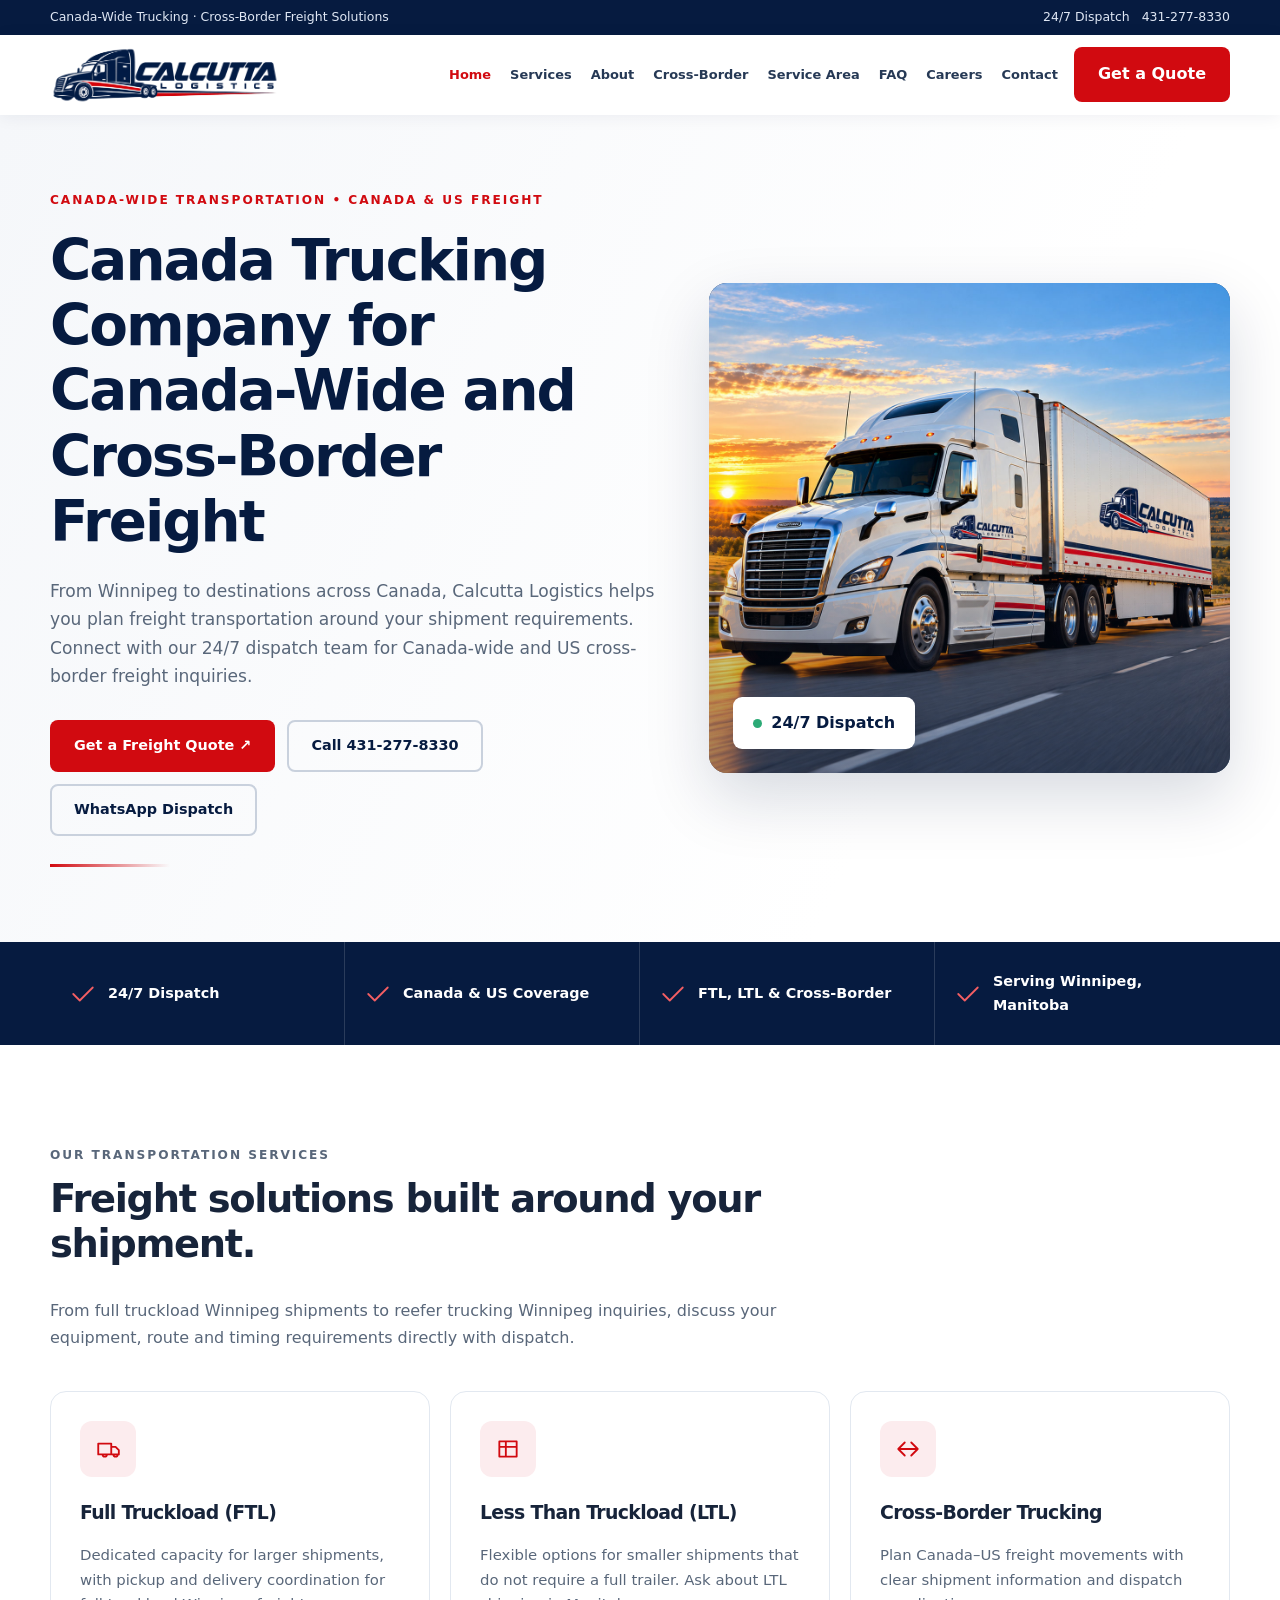
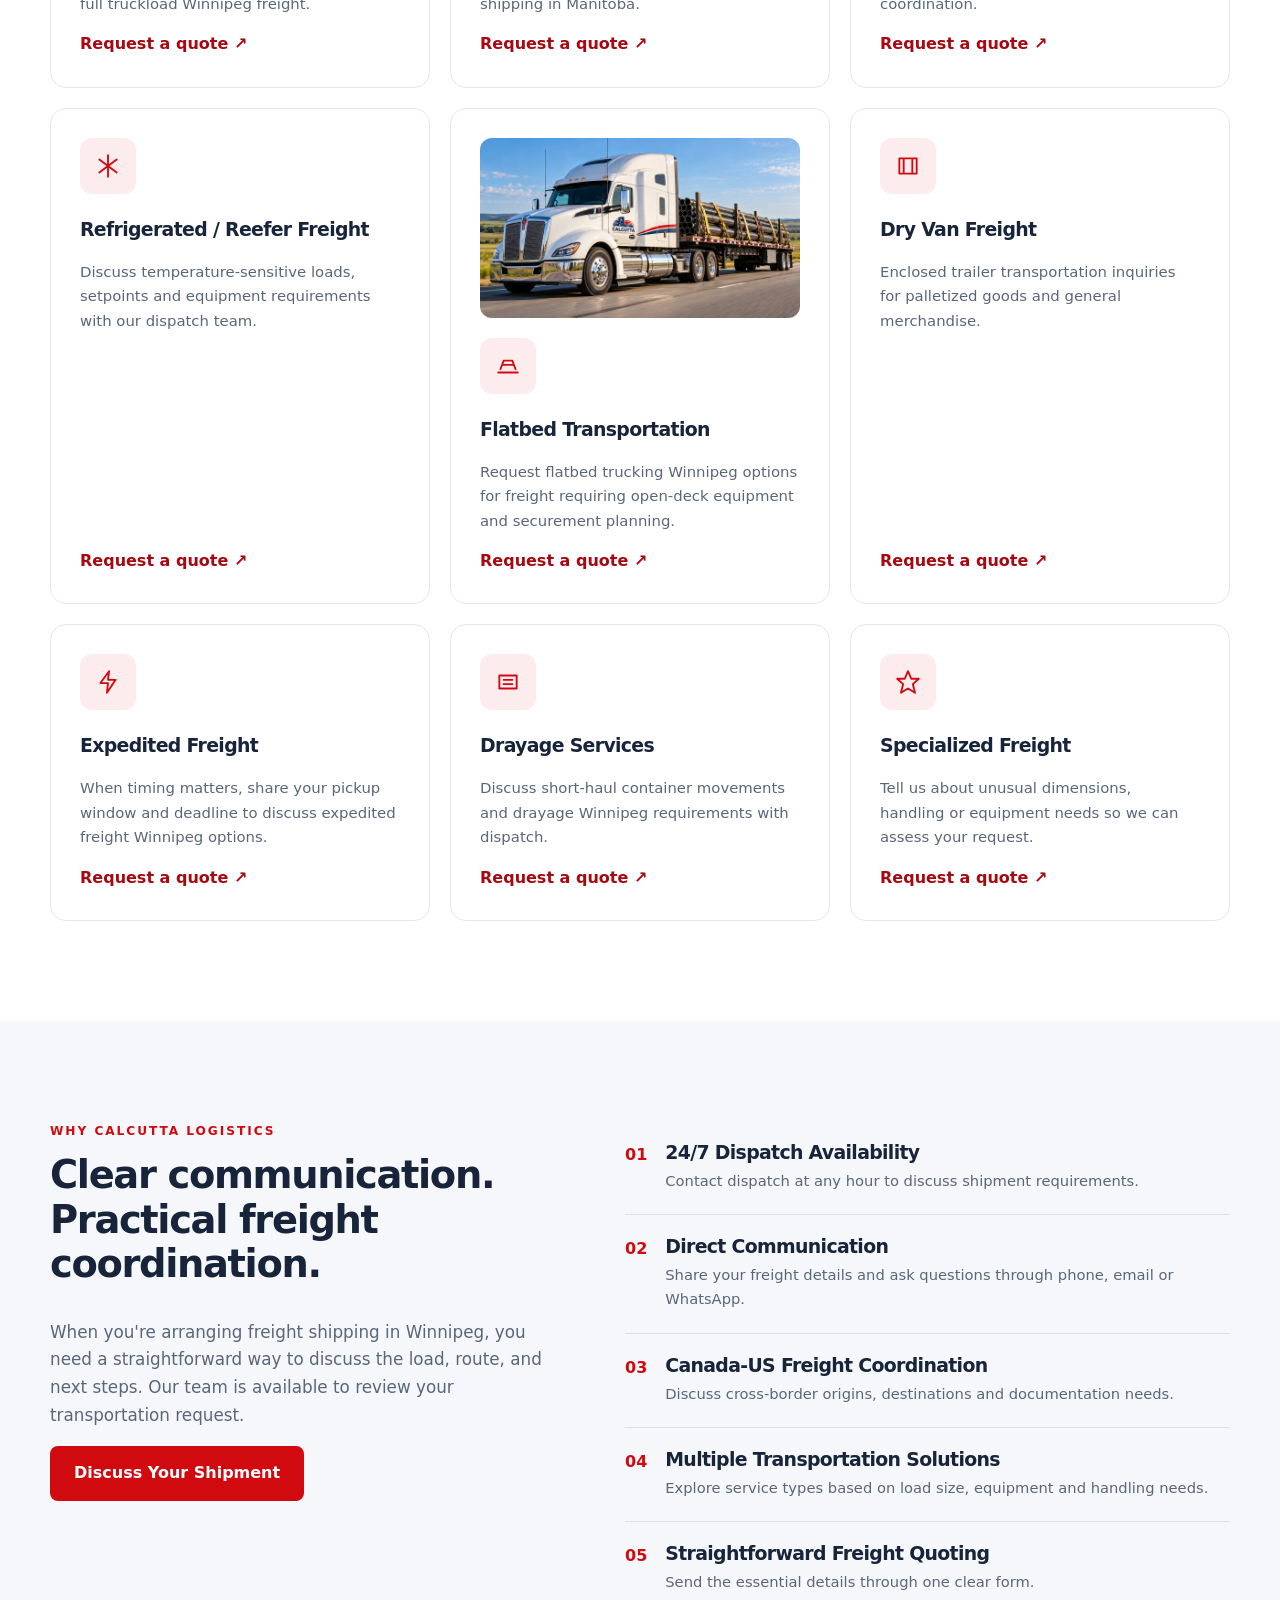
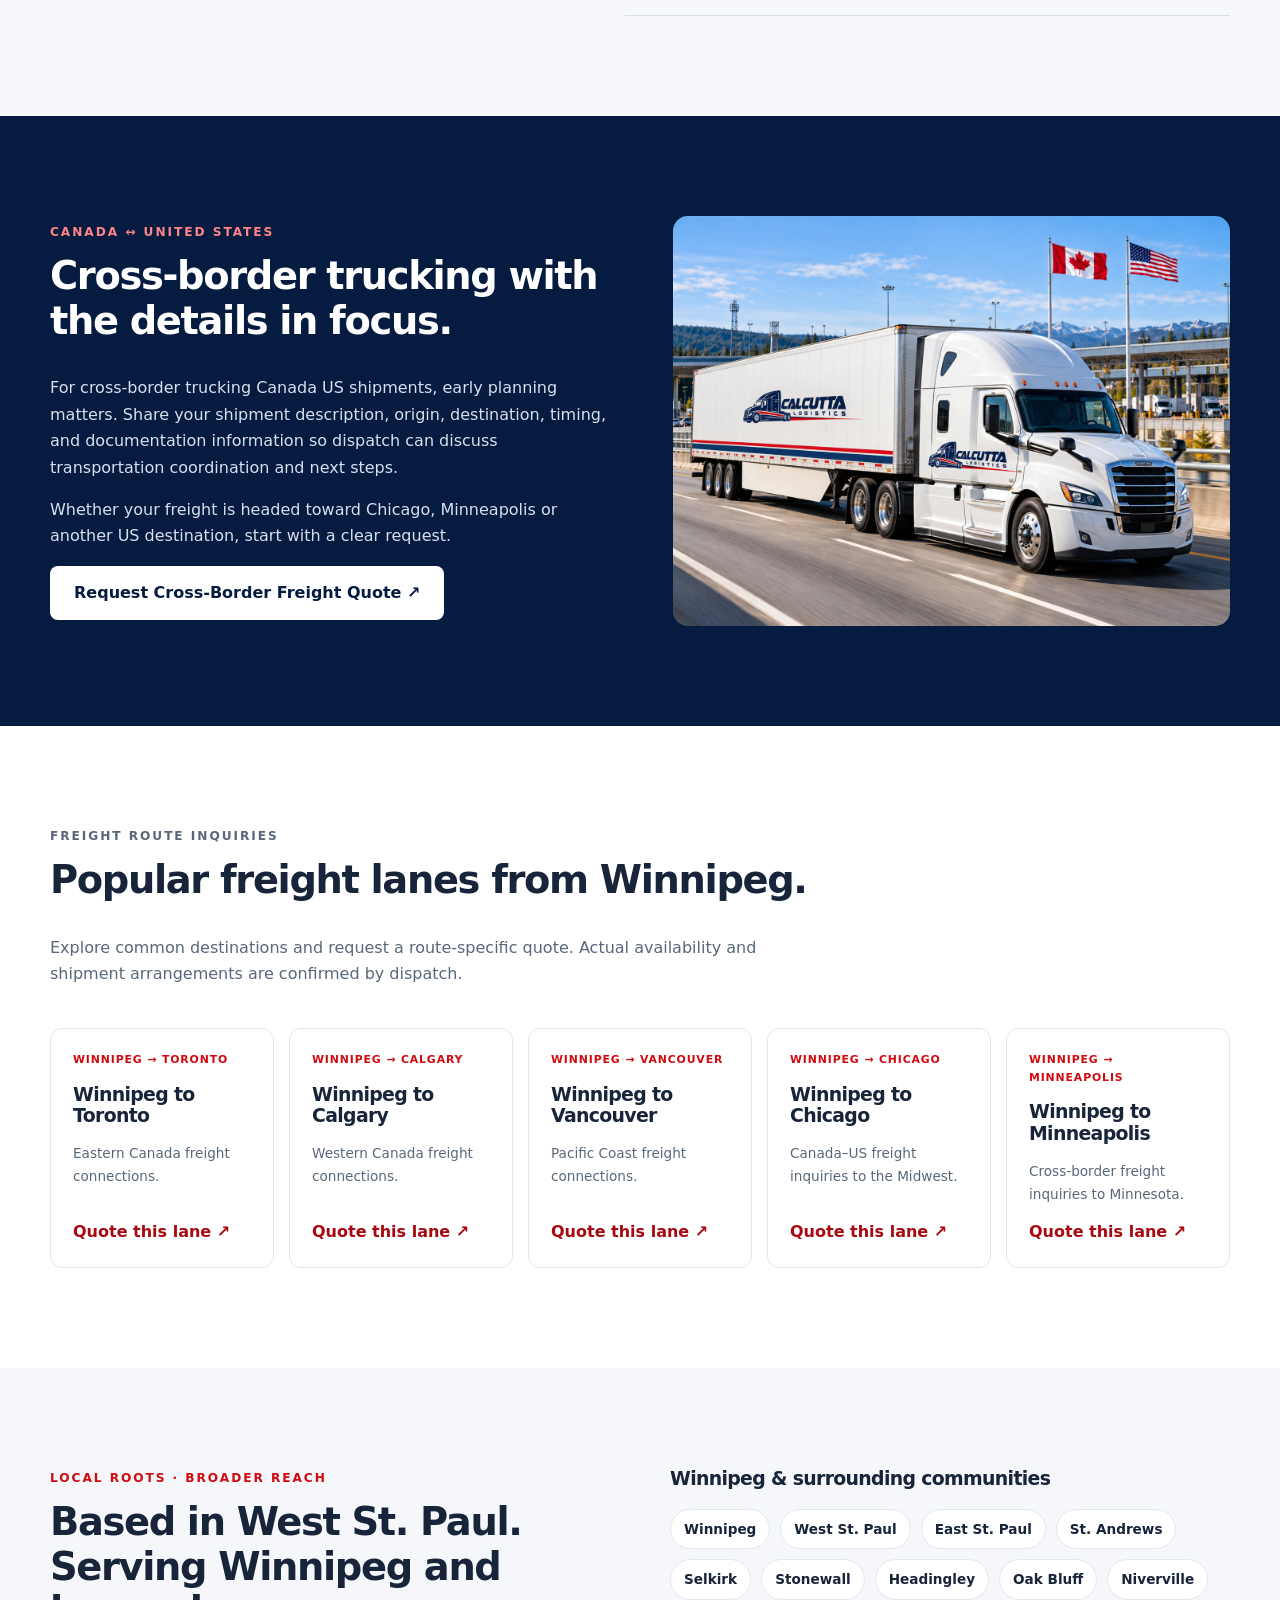
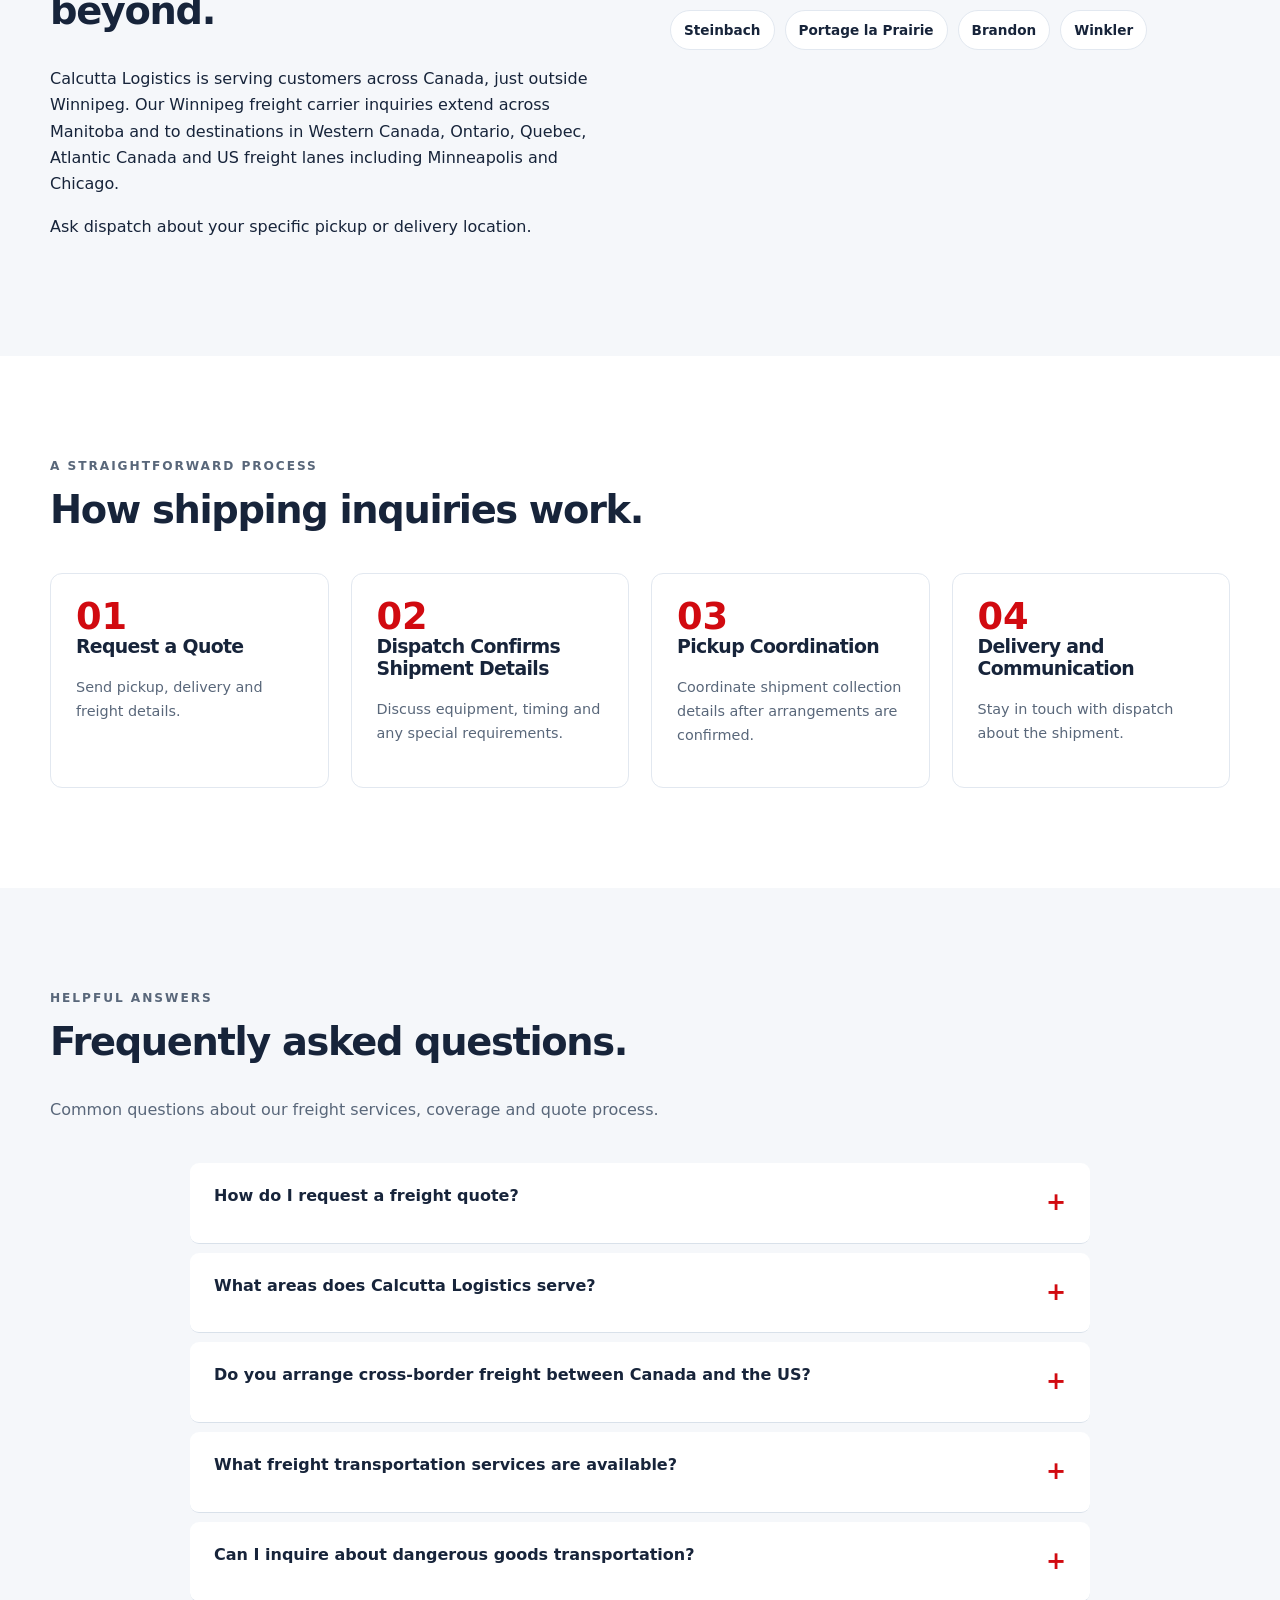
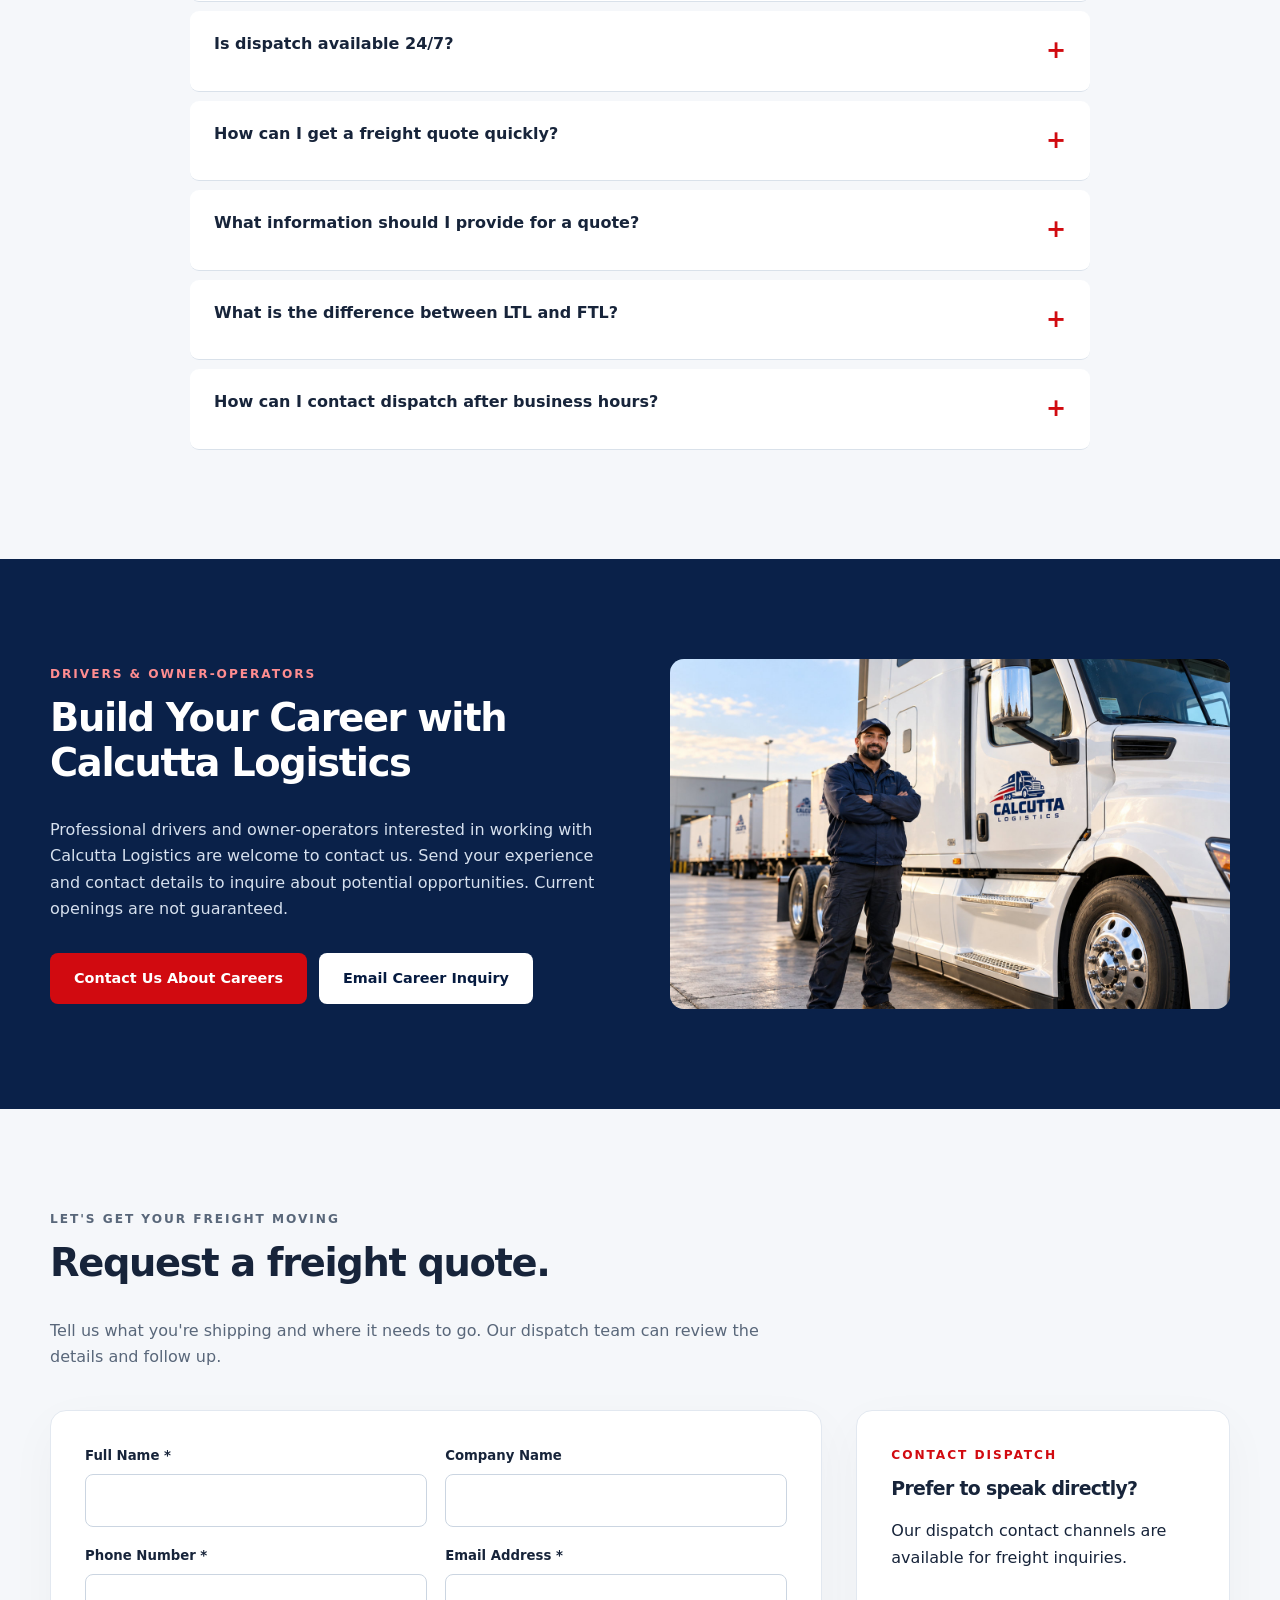
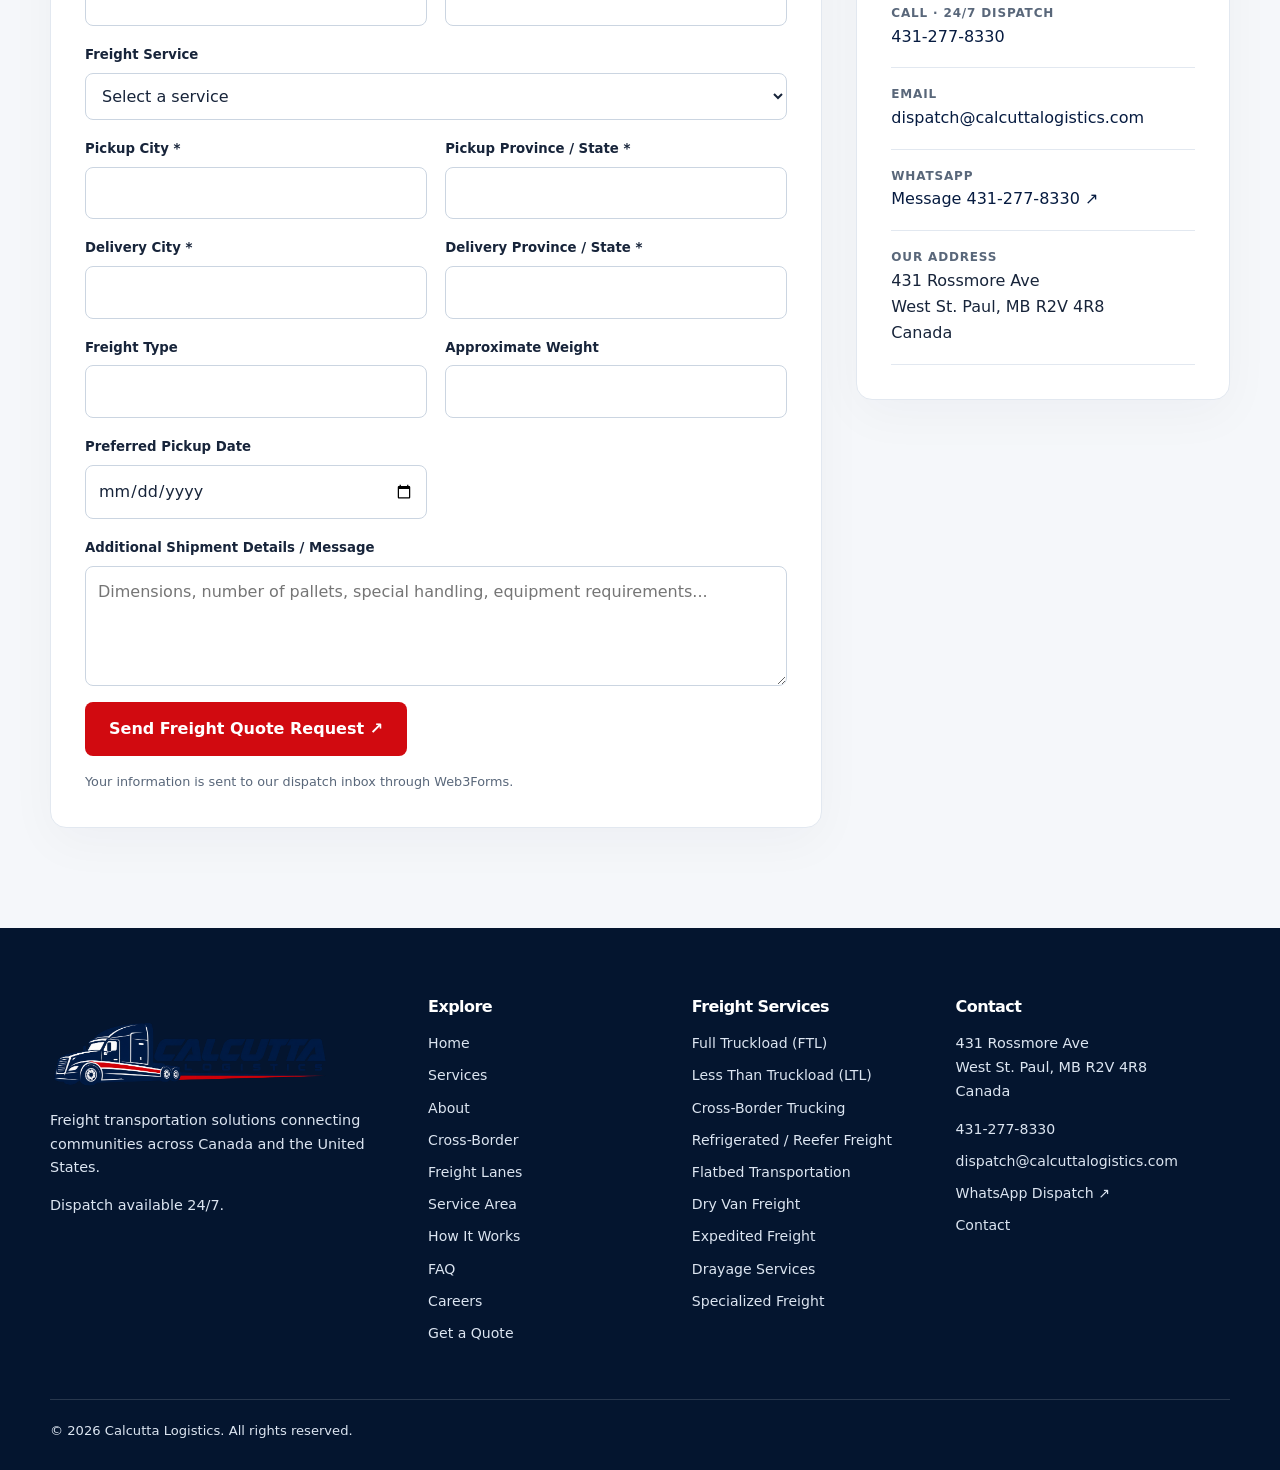
==== commit e302438e: "Add files via upload" ====
--- a/index.html
+++ b/index.html
@@ -1,47 +1,12 @@
-<!DOCTYPE html><html lang="en-CA"><head><meta charset="utf-8"><meta name="viewport" content="width=device-width,initial-scale=1">
-<title>Winnipeg Trucking Company | Calcutta Logistics</title><meta name="description" content="Winnipeg trucking company with 24/7 dispatch. Calcutta Logistics moves FTL, LTL, reefer, flatbed and cross-border freight across Canada and the US. Request a quote."><meta name="robots" content="index,follow"><link rel="canonical" href="https://calcuttalogistics.com/"><meta name="theme-color" content="#061B40">
-<link rel="icon" href="/assets/img/favicon.svg" type="image/svg+xml"><link rel="icon" href="/assets/img/favicon-32.png" sizes="32x32" type="image/png"><link rel="icon" href="/assets/img/favicon-192.png" sizes="192x192" type="image/png"><link rel="apple-touch-icon" href="/assets/img/apple-touch-icon.png"><link rel="manifest" href="/site.webmanifest">
-<link rel="preconnect" href="https://fonts.googleapis.com"><link rel="preconnect" href="https://fonts.gstatic.com" crossorigin>
-<link rel="stylesheet" href="https://fonts.googleapis.com/css2?family=Barlow:ital,wght@0,700;0,800;1,700;1,800&family=Inter:wght@400;500;600&display=swap">
-<style>body{margin:0;background:#fff;color:#061B40;font-family:Inter,system-ui,Arial,sans-serif}.site-header{min-height:80px}.logo img{max-height:52px;width:auto;height:auto}</style>
-<link rel="stylesheet" href="/assets/css/style.css"><link rel="preload" as="image" href="/assets/img/hero-truck.jpg" fetchpriority="high">
-<meta property="og:type" content="website"><meta property="og:site_name" content="Calcutta Logistics"><meta property="og:locale" content="en_CA"><meta property="og:title" content="Winnipeg Trucking Company | Calcutta Logistics"><meta property="og:description" content="Winnipeg trucking company with 24/7 dispatch. Calcutta Logistics moves FTL, LTL, reefer, flatbed and cross-border freight across Canada and the US. Request a quote."><meta property="og:url" content="https://calcuttalogistics.com/"><meta property="og:image" content="https://calcuttalogistics.com/assets/img/og-image.jpg"><meta property="og:image:width" content="1200"><meta property="og:image:height" content="630">
-<meta name="twitter:card" content="summary_large_image"><meta name="twitter:title" content="Winnipeg Trucking Company | Calcutta Logistics"><meta name="twitter:description" content="Winnipeg trucking company with 24/7 dispatch. Calcutta Logistics moves FTL, LTL, reefer, flatbed and cross-border freight across Canada and the US. Request a quote."><meta name="twitter:image" content="https://calcuttalogistics.com/assets/img/og-image.jpg"><script type="application/ld+json">{"@context": "https://schema.org", "@graph": [{"@type": "Organization", "@id": "https://calcuttalogistics.com/#organization", "name": "Calcutta Logistics", "url": "https://calcuttalogistics.com/", "logo": "https://calcuttalogistics.com/assets/img/calcutta-logistics-logo.png", "email": "dispatch@calcuttalogistics.com", "telephone": "+1-431-277-8330", "address": {"@type": "PostalAddress", "streetAddress": "431 Rossmore Ave", "addressLocality": "West St. Paul", "addressRegion": "MB", "postalCode": "R2V 4R8", "addressCountry": "CA"}}, {"@type": "WebSite", "@id": "https://calcuttalogistics.com/#website", "name": "Calcutta Logistics", "url": "https://calcuttalogistics.com/", "publisher": {"@id": "https://calcuttalogistics.com/#organization"}, "inLanguage": "en-CA"}, {"@type": ["LocalBusiness"], "@id": "https://calcuttalogistics.com/#localbusiness", "name": "Calcutta Logistics", "url": "https://calcuttalogistics.com/", "image": "https://calcuttalogistics.com/assets/img/og-image.jpg", "logo": "https://calcuttalogistics.com/assets/img/calcutta-logistics-logo.png", "telephone": "+1-431-277-8330", "email": "dispatch@calcuttalogistics.com", "address": {"@type": "PostalAddress", "streetAddress": "431 Rossmore Ave", "addressLocality": "West St. Paul", "addressRegion": "MB", "postalCode": "R2V 4R8", "addressCountry": "CA"}, "openingHoursSpecification": [{"@type": "OpeningHoursSpecification", "dayOfWeek": ["Monday", "Tuesday", "Wednesday", "Thursday", "Friday", "Saturday", "Sunday"], "opens": "00:00", "closes": "23:59"}], "areaServed": [{"@type": "City", "name": "Winnipeg"}, {"@type": "AdministrativeArea", "name": "Manitoba"}, {"@type": "Country", "name": "Canada"}, {"@type": "Country", "name": "United States"}], "hasOfferCatalog": {"@type": "OfferCatalog", "name": "Trucking and freight services", "itemListElement": [{"@type": "Offer", "itemOffered": {"@type": "Service", "name": "Full Truckload (FTL)"}}, {"@type": "Offer", "itemOffered": {"@type": "Service", "name": "Less-Than-Truckload (LTL)"}}, {"@type": "Offer", "itemOffered": {"@type": "Service", "name": "Cross-Border Canada-US Freight"}}, {"@type": "Offer", "itemOffered": {"@type": "Service", "name": "Expedited Freight"}}, {"@type": "Offer", "itemOffered": {"@type": "Service", "name": "Dedicated and Contract Hauling"}}, {"@type": "Offer", "itemOffered": {"@type": "Service", "name": "Reefer (Temperature-Controlled)"}}, {"@type": "Offer", "itemOffered": {"@type": "Service", "name": "Flatbed"}}, {"@type": "Offer", "itemOffered": {"@type": "Service", "name": "Hazmat and Dangerous Goods"}}, {"@type": "Offer", "itemOffered": {"@type": "Service", "name": "Drayage"}}]}}, {"@type": "FAQPage", "@id": "https://calcuttalogistics.com/#faq", "mainEntity": [{"@type": "Question", "name": "How do I request a freight quote?", "acceptedAnswer": {"@type": "Answer", "text": "Use the quote form on this page, email dispatch@calcuttalogistics.com, or call or message 431-277-8330. Dispatch reviews each request and replies with pricing for your freight."}}, {"@type": "Question", "name": "Which areas does Calcutta Logistics serve?", "acceptedAnswer": {"@type": "Answer", "text": "We serve Winnipeg and the surrounding area, including our base in West St. Paul, as well as lanes across Canada and the United States. Popular lanes include Winnipeg to Toronto, Calgary, Vancouver, Chicago and Minneapolis."}}, {"@type": "Question", "name": "Do you handle cross-border freight between Canada and the US?", "acceptedAnswer": {"@type": "Answer", "text": "Yes. Cross-border Canada-US freight is one of our core services. Tell dispatch the origin, destination and commodity so the shipment can be quoted and planned."}}, {"@type": "Question", "name": "What equipment types do you offer?", "acceptedAnswer": {"@type": "Answer", "text": "We offer full truckload, less-than-truckload, reefer (temperature-controlled), flatbed, expedited, dedicated and contract hauling, and drayage. Contact dispatch to confirm the right equipment for your freight."}}, {"@type": "Question", "name": "Can you move dangerous goods or hazmat freight?", "acceptedAnswer": {"@type": "Answer", "text": "Dangerous goods inquiries are welcome and are handled case by case. Send the product details, classification and lanes to dispatch and we will confirm whether we can assist."}}, {"@type": "Question", "name": "Is dispatch available 24/7?", "acceptedAnswer": {"@type": "Answer", "text": "Yes. Dispatch is available 24/7 by phone and WhatsApp at 431-277-8330 and by email at dispatch@calcuttalogistics.com."}}, {"@type": "Question", "name": "What is the fastest way to get a quote?", "acceptedAnswer": {"@type": "Answer", "text": "Call or message dispatch at 431-277-8330 with your pickup and delivery locations, freight type and weight. You can also submit the quote form, which sends the same details to dispatch."}}, {"@type": "Question", "name": "What information should I provide for a quote?", "acceptedAnswer": {"@type": "Answer", "text": "Please include pickup and delivery city and province or state, freight type, approximate weight, the service you need, your preferred pickup date and your contact details. Any special handling needs help dispatch respond accurately."}}, {"@type": "Question", "name": "What is the difference between LTL and FTL?", "acceptedAnswer": {"@type": "Answer", "text": "Full truckload (FTL) uses a trailer for one shipper's freight, while less-than-truckload (LTL) moves smaller shipments that do not require a full trailer. Dispatch can help you decide which suits your load."}}, {"@type": "Question", "name": "How do I reach dispatch after hours?", "acceptedAnswer": {"@type": "Answer", "text": "Dispatch operates 24/7. Call or send a WhatsApp message to 431-277-8330, or email dispatch@calcuttalogistics.com, at any hour."}}]}]}</script></head><body><a class="skip" href="#main">Skip to main content</a><header class="site-header"><div class="container bar"><a class="logo" href="/" aria-label="Calcutta Logistics home"><img src="/assets/img/calcutta-logistics-logo.png" width="2172" height="724" alt="Calcutta Logistics"></a>
-<button class="nav-toggle" type="button" aria-expanded="false" aria-controls="primary-nav" aria-label="Menu"><svg viewBox="0 0 24 24" aria-hidden="true"><path d="M4 7h16M4 12h16M4 17h16"/></svg></button>
-<nav class="primary-nav" id="primary-nav" aria-label="Primary"><ul><li class="has-sub"><span>Services</span><ul class="sub"><li><a href="/services/full-truckload/">Full Truckload</a></li><li><a href="/services/ltl/">LTL</a></li><li><a href="/services/cross-border/">Cross-Border</a></li></ul></li><li><a href="/service-area/">Service Area</a></li><li><a href="/about/">About</a></li><li><a href="/careers/">Careers</a></li><li><a href="/contact/">Contact</a></li></ul>
-<div class="mob-actions"><a class="btn btn-secondary" href="tel:+14312778330">Call 431-277-8330</a><a class="btn btn-primary" href="/contact/">Get a Quote</a></div></nav>
-<div class="hdr-cta"><a class="hdr-phone" href="tel:+14312778330">431-277-8330</a><a class="btn btn-primary" href="/contact/">Get a Quote</a></div></div></header><main id="main">
-<section class="hero" aria-labelledby="h1"><div class="container"><div><h1 id="h1">Winnipeg Trucking Company for Canada-Wide and Cross-Border Freight</h1>
-<p class="lead">Calcutta Logistics moves freight from Winnipeg and the surrounding area to destinations across Canada and the United States, with dispatch available 24/7. Our base in West St. Paul, Manitoba keeps us close to Winnipeg shippers who need a dependable freight carrier.</p>
-<div class="cta-row"><a class="btn btn-primary" href="/contact/">Get a Freight Quote</a><a class="btn btn-secondary" href="tel:+14312778330"><svg viewBox="0 0 24 24" aria-hidden="true"><path d="M5 4h4l2 5-2.5 1.5a11 11 0 005 5L15 13l5 2v4a2 2 0 01-2 2A15 15 0 013 6a2 2 0 012-2z"/></svg> Call 431-277-8330</a><a class="btn btn-ghost" href="https://wa.me/14312778330?text=Hello%20Calcutta%20Logistics%2C%20I%20would%20like%20a%20freight%20quote." rel="noopener"><svg viewBox="0 0 24 24" aria-hidden="true"><path d="M21 12a9 9 0 01-13.4 7.8L3 21l1.3-4.4A9 9 0 1121 12z"/><path d="M9 8c0 4 3 7 7 7l1-2-2-1-1 1c-1-.5-1.800-1.500-2.300-2.500l1-1-1-2z"/></svg> WhatsApp</a></div></div>
-<div class="hero-art"><span class="badge"><i></i>24/7 Dispatch</span><div class="ph"><img src="/assets/img/hero-truck.jpg" width="1600" height="1000" alt="Calcutta Logistics freight truck travelling on a highway" fetchpriority="high" decoding="async" onerror="this.remove()"></div><svg class="route" viewBox="0 0 600 120" aria-hidden="true" focusable="false"><path d="M10 100C120 20 220 110 320 60S500 20 590 40"/><path class="run" d="M10 100C120 20 220 110 320 60S500 20 590 40"/><circle cx="10" cy="100" r="6"/><circle cx="590" cy="40" r="6"/></svg></div></div></section>
-<section class="fact-strip" aria-label="Key facts"><div class="container"><ul><li>24/7 Dispatch</li><li>Canada and US Coverage</li><li>FTL, LTL and Cross-Border</li><li>Serving Winnipeg, Manitoba</li></ul></div></section>
-<section class="section" id="services" aria-labelledby="services-h"><div class="container"><div class="sec-head"><h2 id="services-h">Freight Services from Winnipeg</h2><p>Nine service types for shippers across Winnipeg, Manitoba and beyond. Where a dedicated page exists, we link to it; every other service goes straight to a quote request.</p></div><div class="grid c3"><article class="card reveal"><span class="ico" aria-hidden="true"><svg viewBox="0 0 24 24"><path d="M3 7h11v9H3zM14 10h4l3 3v3h-7z"/><circle cx="7" cy="17.5" r="1.8"/><circle cx="17" cy="17.5" r="1.8"/></svg></span><h3>Full Truckload Freight in Winnipeg</h3><p>Dedicated trailer space for a single shipment, moving direct from pickup to delivery. Full truckload Winnipeg service suits larger loads that benefit from fewer touchpoints and a single point of contact at dispatch.</p><a class="more" href="/services/full-truckload/">Learn more<span class="sr"> Full Truckload (FTL)</span></a></article><article class="card reveal"><span class="ico" aria-hidden="true"><svg viewBox="0 0 24 24"><path d="M3 8l4-2 4 2-4 2zM13 8l4-2 4 2-4 2zM8 15l4-2 4 2-4 2z"/><path d="M3 8v4l4 2M21 8v4l-4 2M8 15v3l4 2 4-2v-3"/></svg></span><h3>LTL Shipping in Manitoba</h3><p>For shipments that do not need a full trailer. LTL shipping in Manitoba lets smaller loads move on Canada-wide and US lanes without paying for unused space.</p><a class="more" href="/services/ltl/">Learn more<span class="sr"> Less-Than-Truckload (LTL)</span></a></article><article class="card reveal"><span class="ico" aria-hidden="true"><svg viewBox="0 0 24 24"><path d="M4 9h14l-3-3M20 15H6l3 3"/></svg></span><h3>Cross-Border Trucking Between Canada and the US</h3><p>Freight moving between Canadian and US origins and destinations, quoted and coordinated through one dispatch team. Share commodity and routing details early so the crossing can be planned properly.</p><a class="more" href="/services/cross-border/">Learn more<span class="sr"> Cross-Border Canada-US Freight</span></a></article><article class="card reveal"><span class="ico" aria-hidden="true"><svg viewBox="0 0 24 24"><path d="M13 3L5 13h6l-1 8 8-10h-6z"/></svg></span><h3>Expedited Freight from Winnipeg</h3><p>Time-sensitive loads that need prompt scheduling and close attention. Contact dispatch with your required delivery window and we will confirm what can be arranged.</p><a class="more" href="/contact/?service=expedited">Request this service<span class="sr"> Expedited Freight</span></a></article><article class="card reveal"><span class="ico" aria-hidden="true"><svg viewBox="0 0 24 24"><path d="M5 4h10l4 4v12H5z"/><path d="M15 4v4h4M8 13h8M8 17h5"/></svg></span><h3>Dedicated and Contract Hauling</h3><p>Recurring freight on set lanes, arranged around your shipping schedule. Describe your volumes and lanes and dispatch will discuss a suitable arrangement.</p><a class="more" href="/contact/?service=dedicated">Request this service<span class="sr"> Dedicated and Contract Hauling</span></a></article><article class="card reveal"><span class="ico" aria-hidden="true"><svg viewBox="0 0 24 24"><path d="M12 3v18M4.2 7.5l15.6 9M19.8 7.5l-15.6 9"/></svg></span><h3>Reefer Trucking in Winnipeg</h3><p>Temperature-controlled transport for freight that must stay within a set range. Provide the required temperature and product details when requesting a reefer trucking Winnipeg quote.</p><a class="more" href="/contact/?service=reefer">Request this service<span class="sr"> Reefer (Temperature-Controlled)</span></a></article><article class="card reveal"><span class="ico" aria-hidden="true"><svg viewBox="0 0 24 24"><path d="M2 16h20M4 16v3M20 16v3"/><rect x="5" y="9" width="10" height="7"/></svg></span><h3>Flatbed Trucking in Winnipeg</h3><p>Open-deck equipment for freight that is oversized, irregular or loaded from the side or top. Flatbed trucking Winnipeg requests should include dimensions, weight and securement needs.</p><a class="more" href="/contact/?service=flatbed">Request this service<span class="sr"> Flatbed</span></a></article><article class="card reveal"><span class="ico" aria-hidden="true"><svg viewBox="0 0 24 24"><path d="M12 3l9 9-9 9-9-9z"/><path d="M12 8v5M12 16v.5"/></svg></span><h3>Hazmat and Dangerous Goods Freight</h3><p>Dangerous goods inquiries are welcome and are reviewed case by case. Send the product, classification and shipping details to dispatch and we will advise whether we can assist.</p><a class="more" href="/contact/?service=hazmat">Request this service<span class="sr"> Hazmat and Dangerous Goods</span></a></article><article class="card reveal"><span class="ico" aria-hidden="true"><svg viewBox="0 0 24 24"><rect x="3" y="8" width="18" height="9"/><path d="M8 8v9M12 8v9M16 8v9"/></svg></span><h3>Drayage in Winnipeg</h3><p>Short-distance container moves between terminals, rail ramps and customer sites. Drayage Winnipeg requests should include container details and pickup and delivery locations.</p><a class="more" href="/contact/?service=drayage">Request this service<span class="sr"> Drayage</span></a></article></div></div></section>
-<section class="section alt" aria-labelledby="why-h"><div class="container"><div class="sec-head"><h2 id="why-h">Why Ship with Calcutta Logistics</h2><p>A focused Winnipeg freight carrier that keeps communication direct and quoting straightforward.</p></div><ul class="why grid c3"><li class="card reveal"><h3>24/7 dispatch contact</h3><p>Dispatch can be reached by phone, WhatsApp or email at any hour, so questions about a load are not held until morning.</p></li><li class="card reveal"><h3>Direct communication with dispatch</h3><p>You deal with the dispatch team directly about your freight, without layers of intermediaries between you and the people arranging the move.</p></li><li class="card reveal"><h3>Canada and US lanes</h3><p>From Winnipeg we quote freight within Canada and across the border, including lanes to Toronto, Calgary, Vancouver, Chicago and Minneapolis.</p></li><li class="card reveal"><h3>A range of equipment types</h3><p>Full truckload, LTL, reefer, flatbed, expedited, dedicated and drayage requests can all be raised with one carrier.</p></li><li class="card reveal"><h3>A clear quoting process</h3><p>Tell us the pickup, delivery, freight type and weight. Dispatch confirms the details before anything is arranged.</p></li></ul></div></section>
-<section class="section" aria-labelledby="cb-h"><div class="container band"><div><div class="ph"><img src="/assets/img/cross-border-banner.jpg" width="1600" height="700" alt="Freight truck at a Canada-US border crossing at dusk" loading="lazy" decoding="async" onerror="this.remove()"></div></div><div><h2 id="cb-h">Cross-Border Trucking Between Canada and the US</h2><p>Calcutta Logistics arranges freight between Canada and the United States, including lanes from Winnipeg to Minneapolis and Chicago. Provide origin, destination and commodity details at the quote stage so dispatch can plan the shipment accurately.</p><a class="btn btn-primary" href="/services/cross-border/">Explore Cross-Border Freight</a></div></div></section>
-<section class="section alt" id="lanes" aria-labelledby="lanes-h"><div class="container"><div class="sec-head"><h2 id="lanes-h">Popular Lanes from Winnipeg</h2><p>Five lanes our Winnipeg customers ask about most often. Other origins and destinations can be quoted on request.</p></div><div class="grid c3"><article class="card reveal"><h3>Winnipeg to Toronto</h3><p>Connects Manitoba with the Greater Toronto Area and the rest of Ontario along the Trans-Canada corridor.</p><a class="more" href="/lanes/winnipeg-to-toronto-trucking/">View Winnipeg to Toronto Trucking lane</a></article><article class="card reveal"><h3>Winnipeg to Calgary</h3><p>Links Winnipeg with Alberta, with freight moving west across the Prairies.</p><a class="more" href="/lanes/winnipeg-to-calgary-trucking/">View Winnipeg to Calgary Trucking lane</a></article><article class="card reveal"><h3>Winnipeg to Vancouver</h3><p>Carries freight from Winnipeg to British Columbia and the Pacific coast.</p><a class="more" href="/lanes/winnipeg-to-vancouver-trucking/">View Winnipeg to Vancouver Trucking lane</a></article><article class="card reveal"><h3>Winnipeg to Chicago</h3><p>A cross-border lane from Winnipeg into the US Midwest, quoted through one dispatch team.</p><a class="more" href="/lanes/winnipeg-to-chicago-trucking/">View Winnipeg to Chicago Trucking lane</a></article><article class="card reveal"><h3>Winnipeg to Minneapolis</h3><p>A cross-border lane from Winnipeg south to Minnesota and the Minneapolis area.</p><a class="more" href="/lanes/winnipeg-to-minneapolis-trucking/">View Winnipeg to Minneapolis Trucking lane</a></article></div></div></section>
-<section class="section" aria-labelledby="area-h"><div class="container"><div class="sec-head"><h2 id="area-h">Service Area: Winnipeg, Canada and the United States</h2><p>Based in West St. Paul, Calcutta Logistics serves Winnipeg and the surrounding communities, then connects shippers to the rest of Canada and the US.</p></div>
-<h3>Winnipeg and area</h3><ul class="areas"><li>Winnipeg</li><li>West St. Paul</li><li>East St. Paul</li><li>St. Andrews</li><li>Selkirk</li><li>Stonewall</li><li>Headingley</li><li>Oak Bluff</li><li>Niverville</li><li>Steinbach</li><li>Portage la Prairie</li><li>Brandon</li><li>Winkler</li></ul><h3>Canada</h3><ul class="areas"><li>Western Canada</li><li>Ontario</li><li>Quebec</li><li>Atlantic Canada</li></ul><h3>United States</h3><ul class="areas"><li>Minneapolis</li><li>Chicago</li><li>Across the United States</li></ul>
-<a class="btn btn-secondary" href="/service-area/">View the Full Service Area</a></div></section>
-<section class="section alt" aria-labelledby="how-h"><div class="container"><div class="sec-head"><h2 id="how-h">How Freight Shipping Works</h2></div><ol class="steps"><li class="reveal"><h3>Request a quote</h3><p>Submit the form, call or message dispatch with your freight details.</p></li><li class="reveal"><h3>Dispatch confirms details</h3><p>We confirm lanes, equipment, timing and any special requirements with you.</p></li><li class="reveal"><h3>Pickup</h3><p>Your freight is collected at the agreed time and location.</p></li><li class="reveal"><h3>Delivery and updates</h3><p>We deliver to the consignee and stay in contact with you along the way.</p></li></ol></div></section>
-<section class="section" id="faq" aria-labelledby="faq-h"><div class="container"><div class="sec-head"><h2 id="faq-h">Winnipeg Trucking FAQ</h2></div><div class="faq"><details><summary>How do I request a freight quote?</summary><p>Use the quote form on this page, email dispatch@calcuttalogistics.com, or call or message 431-277-8330. Dispatch reviews each request and replies with pricing for your freight.</p></details><details><summary>Which areas does Calcutta Logistics serve?</summary><p>We serve Winnipeg and the surrounding area, including our base in West St. Paul, as well as lanes across Canada and the United States. Popular lanes include Winnipeg to Toronto, Calgary, Vancouver, Chicago and Minneapolis.</p></details><details><summary>Do you handle cross-border freight between Canada and the US?</summary><p>Yes. Cross-border Canada-US freight is one of our core services. Tell dispatch the origin, destination and commodity so the shipment can be quoted and planned.</p></details><details><summary>What equipment types do you offer?</summary><p>We offer full truckload, less-than-truckload, reefer (temperature-controlled), flatbed, expedited, dedicated and contract hauling, and drayage. Contact dispatch to confirm the right equipment for your freight.</p></details><details><summary>Can you move dangerous goods or hazmat freight?</summary><p>Dangerous goods inquiries are welcome and are handled case by case. Send the product details, classification and lanes to dispatch and we will confirm whether we can assist.</p></details><details><summary>Is dispatch available 24/7?</summary><p>Yes. Dispatch is available 24/7 by phone and WhatsApp at 431-277-8330 and by email at dispatch@calcuttalogistics.com.</p></details><details><summary>What is the fastest way to get a quote?</summary><p>Call or message dispatch at 431-277-8330 with your pickup and delivery locations, freight type and weight. You can also submit the quote form, which sends the same details to dispatch.</p></details><details><summary>What information should I provide for a quote?</summary><p>Please include pickup and delivery city and province or state, freight type, approximate weight, the service you need, your preferred pickup date and your contact details. Any special handling needs help dispatch respond accurately.</p></details><details><summary>What is the difference between LTL and FTL?</summary><p>Full truckload (FTL) uses a trailer for one shipper's freight, while less-than-truckload (LTL) moves smaller shipments that do not require a full trailer. Dispatch can help you decide which suits your load.</p></details><details><summary>How do I reach dispatch after hours?</summary><p>Dispatch operates 24/7. Call or send a WhatsApp message to 431-277-8330, or email dispatch@calcuttalogistics.com, at any hour.</p></details></div></div></section>
-<section class="on-navy" aria-labelledby="car-h"><div class="container band"><div><h2 id="car-h">Drive with Calcutta Logistics</h2><p>We welcome inquiries from professional drivers and owner-operators interested in Canada-US freight out of the Winnipeg area. Tell us about your experience and the work you are looking for.</p><a class="btn btn-primary" href="/careers/">View Driver Careers</a></div><div class="ph"><img src="/assets/img/careers-driver.jpg" width="1200" height="800" alt="Truck driver standing beside a Calcutta Logistics truck" loading="lazy" decoding="async" onerror="this.remove()"></div></div></section>
-<section class="section" id="quote" aria-labelledby="q-h"><div class="container"><div class="sec-head"><h2 id="q-h">Request a Freight Quote</h2><p>Share your lanes and freight details. Dispatch reviews every request.</p></div><div class="quote-wrap"><form class="form" id="quote-form" action="https://api.web3forms.com/submit" method="POST" novalidate>
-<input type="hidden" name="access_key" value="62a9e994-2b94-4a5b-b3b8-6fc6856af5ac"><input type="hidden" name="subject" value="New Freight Quote Request - Calcutta Logistics"><input type="hidden" name="from_name" value="Calcutta Logistics Website">
-<input type="checkbox" name="botcheck" class="hp" tabindex="-1" autocomplete="off" aria-hidden="true">
-<div class="row"><div class="field"><label for="name">Full name <span class="req" aria-hidden="true">*</span></label><input id="name" name="name" type="text" required aria-required="true" autocomplete="name"><div class="err" id="name-err" aria-live="polite"></div></div><div class="field"><label for="company">Company</label><input id="company" name="company" type="text" autocomplete="organization"><div class="err" id="company-err" aria-live="polite"></div></div></div><div class="row"><div class="field"><label for="phone">Phone <span class="req" aria-hidden="true">*</span></label><input id="phone" name="phone" type="tel" required aria-required="true" autocomplete="tel"><div class="err" id="phone-err" aria-live="polite"></div></div><div class="field"><label for="email">Email <span class="req" aria-hidden="true">*</span></label><input id="email" name="email" type="email" required aria-required="true" autocomplete="email"><div class="err" id="email-err" aria-live="polite"></div></div></div>
-<div class="field"><label for="service">Service needed</label><select id="service" name="service"><option value="">Select a service</option><option value="Full Truckload (FTL)" data-slug="ftl">Full Truckload (FTL)</option><option value="Less-Than-Truckload (LTL)" data-slug="ltl">Less-Than-Truckload (LTL)</option><option value="Cross-Border Canada-US Freight" data-slug="cross-border">Cross-Border Canada-US Freight</option><option value="Expedited Freight" data-slug="expedited">Expedited Freight</option><option value="Dedicated and Contract Hauling" data-slug="dedicated">Dedicated and Contract Hauling</option><option value="Reefer (Temperature-Controlled)" data-slug="reefer">Reefer (Temperature-Controlled)</option><option value="Flatbed" data-slug="flatbed">Flatbed</option><option value="Hazmat and Dangerous Goods" data-slug="hazmat">Hazmat and Dangerous Goods</option><option value="Drayage" data-slug="drayage">Drayage</option></select></div>
-<div class="row"><div class="field"><label for="pickup">Pickup city and province/state <span class="req" aria-hidden="true">*</span></label><input id="pickup" name="pickup" type="text" required aria-required="true"><div class="err" id="pickup-err" aria-live="polite"></div></div><div class="field"><label for="delivery">Delivery city and province/state <span class="req" aria-hidden="true">*</span></label><input id="delivery" name="delivery" type="text" required aria-required="true"><div class="err" id="delivery-err" aria-live="polite"></div></div></div><div class="row"><div class="field"><label for="freight_type">Freight type</label><input id="freight_type" name="freight_type" type="text"><div class="err" id="freight_type-err" aria-live="polite"></div></div><div class="field"><label for="weight">Approximate weight</label><input id="weight" name="weight" type="text"><div class="err" id="weight-err" aria-live="polite"></div></div></div><div class="field"><label for="pickup_date">Preferred pickup date</label><input id="pickup_date" name="pickup_date" type="date"><div class="err" id="pickup_date-err" aria-live="polite"></div></div><div class="field"><label for="message">Message</label><textarea id="message" name="message" rows="4"></textarea><div class="err" id="message-err" aria-live="polite"></div></div>
-<button class="btn btn-primary" type="submit"><span>Request a Freight Quote</span></button>
-<div class="form-msg" id="form-msg" role="status" aria-live="polite"></div>
-<p style="margin:16px 0 0;font-size:.9rem">Prefer to talk? Call 431-277-8330 or email dispatch@calcuttalogistics.com.</p></form>
-<aside aria-label="Contact details"><ul class="contact-list"><li><strong>Phone</strong><a href="tel:+14312778330">431-277-8330</a></li><li><strong>WhatsApp</strong><a href="https://wa.me/14312778330?text=Hello%20Calcutta%20Logistics%2C%20I%20would%20like%20a%20freight%20quote." rel="noopener">Message 431-277-8330</a></li><li><strong>Email</strong><a href="mailto:dispatch@calcuttalogistics.com">dispatch@calcuttalogistics.com</a></li><li><strong>Address</strong><address>Calcutta Logistics<br>431 Rossmore Ave, West St. Paul, MB R2V 4R8, Canada</address></li><li><strong>Dispatch</strong>24/7 Dispatch</li></ul></aside></div></div></section>
-</main><footer class="site-footer"><div class="container"><div class="foot-grid">
-<div><a class="foot-logo" href="/" aria-label="Calcutta Logistics home"><img src="/assets/img/calcutta-logistics-logo.png" width="2172" height="724" alt="Calcutta Logistics"></a><p>Calcutta Logistics is a trucking company serving Winnipeg, Manitoba, all of Canada and the United States.</p></div>
-<nav aria-label="Footer services"><h2>Services</h2><ul><li><a href="/services/full-truckload/">Full Truckload</a></li><li><a href="/services/ltl/">LTL Shipping</a></li><li><a href="/services/cross-border/">Cross-Border Freight</a></li><li><a href="/contact/?service=reefer">Reefer</a></li><li><a href="/contact/?service=flatbed">Flatbed</a></li></ul></nav>
-<nav aria-label="Footer company"><h2>Company</h2><ul><li><a href="/service-area/">Service Area</a></li><li><a href="/about/">About</a></li><li><a href="/careers/">Careers</a></li><li><a href="/contact/">Contact</a></li></ul></nav>
-<nav aria-label="Footer lanes"><h2>Popular Lanes</h2><ul><li><a href="/lanes/winnipeg-to-toronto-trucking/">Winnipeg to Toronto Trucking</a></li><li><a href="/lanes/winnipeg-to-calgary-trucking/">Winnipeg to Calgary Trucking</a></li><li><a href="/lanes/winnipeg-to-vancouver-trucking/">Winnipeg to Vancouver Trucking</a></li><li><a href="/lanes/winnipeg-to-chicago-trucking/">Winnipeg to Chicago Trucking</a></li><li><a href="/lanes/winnipeg-to-minneapolis-trucking/">Winnipeg to Minneapolis Trucking</a></li></ul></nav>
-<address><h2>Contact</h2><strong>Calcutta Logistics</strong><br>431 Rossmore Ave<br>West St. Paul, MB R2V 4R8<br>Canada<br><a href="tel:+14312778330">431-277-8330</a><br><a href="mailto:dispatch@calcuttalogistics.com">dispatch@calcuttalogistics.com</a><br>24/7 Dispatch</address></div>
-<div class="foot-bottom"><span>&copy; <span id="year">2026</span> Calcutta Logistics. Serving Winnipeg, Manitoba and all of Canada and the United States.</span><a href="/sitemap.xml">Sitemap</a></div></div></footer>
-<div class="mbar"><a href="tel:+14312778330"><svg viewBox="0 0 24 24" aria-hidden="true"><path d="M5 4h4l2 5-2.5 1.5a11 11 0 005 5L15 13l5 2v4a2 2 0 01-2 2A15 15 0 013 6a2 2 0 012-2z"/></svg> Call</a><a href="https://wa.me/14312778330?text=Hello%20Calcutta%20Logistics%2C%20I%20would%20like%20a%20freight%20quote." rel="noopener"><svg viewBox="0 0 24 24" aria-hidden="true"><path d="M21 12a9 9 0 01-13.4 7.8L3 21l1.3-4.4A9 9 0 1121 12z"/><path d="M9 8c0 4 3 7 7 7l1-2-2-1-1 1c-1-.5-1.800-1.500-2.300-2.500l1-1-1-2z"/></svg> WhatsApp</a><a href="/contact/"><svg viewBox="0 0 24 24" aria-hidden="true"><path d="M5 4h14v16H5zM9 9h6M9 13h6"/></svg> Get a Quote</a></div>
-<a class="wa-float" href="https://wa.me/14312778330?text=Hello%20Calcutta%20Logistics%2C%20I%20would%20like%20a%20freight%20quote." rel="noopener" aria-label="Message dispatch on WhatsApp"><svg viewBox="0 0 24 24" aria-hidden="true"><path d="M21 12a9 9 0 01-13.4 7.8L3 21l1.3-4.4A9 9 0 1121 12z"/><path d="M9 8c0 4 3 7 7 7l1-2-2-1-1 1c-1-.5-1.800-1.500-2.300-2.500l1-1-1-2z"/></svg></a><script src="/assets/js/main.js" defer></script></body></html>+<!DOCTYPE html>
+<html lang="en-CA"><head><meta charset="utf-8"/><meta content="width=device-width,initial-scale=1" name="viewport"/><meta content="#061B40" name="theme-color"/><meta content="index,follow" name="robots"/><title>Canada Trucking Company | Calcutta Logistics</title><meta content="Canada trucking company with 24/7 dispatch. Calcutta Logistics moves FTL, LTL, reefer, flatbed and cross-border freight across Canada and the US. Request a quote." name="description"/><link href="https://calcuttalogistics.com/" rel="canonical"/><link href="assets/img/favicon.ico" rel="icon" sizes="any"/><meta content="website" property="og:type"/><meta content="Canada Trucking Company | Calcutta Logistics" property="og:title"/><meta content="Canada trucking company with 24/7 dispatch. Calcutta Logistics moves FTL, LTL, reefer, flatbed and cross-border freight across Canada and the US. Request a quote." property="og:description"/><meta content="https://calcuttalogistics.com/" property="og:url"/><meta content="https://calcuttalogistics.com/assets/img/og-image.jpg" property="og:image"/><meta content="summary_large_image" name="twitter:card"/><meta content="Canada Trucking Company | Calcutta Logistics" name="twitter:title"/><meta content="Canada trucking company with 24/7 dispatch. Calcutta Logistics moves FTL, LTL, reefer, flatbed and cross-border freight across Canada and the US. Request a quote." name="twitter:description"/><meta content="https://calcuttalogistics.com/assets/img/og-image.jpg" name="twitter:image"/><script type="application/ld+json">{"@context":"https://schema.org","@graph":[{"@type":"Organization","@id":"https://calcuttalogistics.com/#organization","name":"Calcutta Logistics","url":"https://calcuttalogistics.com/","logo":"https://calcuttalogistics.com/assets/img/logo.png","telephone":"+14312778330","email":"dispatch@calcuttalogistics.com"},{"@type":"WebSite","@id":"https://calcuttalogistics.com/#website","url":"https://calcuttalogistics.com/","name":"Calcutta Logistics","publisher":{"@id":"https://calcuttalogistics.com/#organization"}},{"@type":"LocalBusiness","@id":"https://calcuttalogistics.com/#business","name":"Calcutta Logistics","url":"https://calcuttalogistics.com/","image":"https://calcuttalogistics.com/assets/img/og-image.jpg","telephone":"+14312778330","email":"dispatch@calcuttalogistics.com","address":{"@type":"PostalAddress","streetAddress":"431 Rossmore Ave","addressLocality":"West St. Paul","addressRegion":"MB","postalCode":"R2V 4R8","addressCountry":"CA"},"openingHoursSpecification":[{"@type":"OpeningHoursSpecification","dayOfWeek":"Monday","opens":"00:00","closes":"23:59"},{"@type":"OpeningHoursSpecification","dayOfWeek":"Tuesday","opens":"00:00","closes":"23:59"},{"@type":"OpeningHoursSpecification","dayOfWeek":"Wednesday","opens":"00:00","closes":"23:59"},{"@type":"OpeningHoursSpecification","dayOfWeek":"Thursday","opens":"00:00","closes":"23:59"},{"@type":"OpeningHoursSpecification","dayOfWeek":"Friday","opens":"00:00","closes":"23:59"},{"@type":"OpeningHoursSpecification","dayOfWeek":"Saturday","opens":"00:00","closes":"23:59"},{"@type":"OpeningHoursSpecification","dayOfWeek":"Sunday","opens":"00:00","closes":"23:59"}],"areaServed":[{"@type":"Place","name":"Winnipeg"},{"@type":"Place","name":"Manitoba"},{"@type":"Place","name":"Canada"},{"@type":"Place","name":"United States"}],"hasOfferCatalog":{"@type":"OfferCatalog","name":"Freight services","itemListElement":[{"@type":"OfferCatalog","name":"Full Truckload (FTL)"},{"@type":"OfferCatalog","name":"Less Than Truckload (LTL)"},{"@type":"OfferCatalog","name":"Cross-Border Trucking"},{"@type":"OfferCatalog","name":"Refrigerated / Reefer Freight"},{"@type":"OfferCatalog","name":"Flatbed Transportation"},{"@type":"OfferCatalog","name":"Dry Van Freight"},{"@type":"OfferCatalog","name":"Expedited Freight"},{"@type":"OfferCatalog","name":"Drayage Services"},{"@type":"OfferCatalog","name":"Specialized Freight"}]}},{"@type":"FAQPage","@id":"https://calcuttalogistics.com/#faq-schema","mainEntity":[{"@type":"Question","name":"How do I request a freight quote?","acceptedAnswer":{"@type":"Answer","text":"Complete the quote form below, call 431-277-8330, or email dispatch@calcuttalogistics.com with your shipment details."}},{"@type":"Question","name":"What areas does Calcutta Logistics serve?","acceptedAnswer":{"@type":"Answer","text":"Calcutta Logistics serves Winnipeg and surrounding communities, destinations across Canada, and Canada–US freight lanes."}},{"@type":"Question","name":"Do you arrange cross-border freight between Canada and the US?","acceptedAnswer":{"@type":"Answer","text":"You can inquire about Canada–US cross-border transportation. Share the origin, destination, freight description, and available shipment documentation so dispatch can discuss coordination."}},{"@type":"Question","name":"What freight transportation services are available?","acceptedAnswer":{"@type":"Answer","text":"You can request information about FTL, LTL, cross-border trucking, reefer, flatbed, dry van, expedited, drayage, and specialized freight."}},{"@type":"Question","name":"Can I inquire about dangerous goods transportation?","acceptedAnswer":{"@type":"Answer","text":"Yes, contact dispatch with the proper shipping name, classification, and shipment details. Acceptance and any special requirements must be confirmed before booking."}},{"@type":"Question","name":"Is dispatch available 24/7?","acceptedAnswer":{"@type":"Answer","text":"Yes. Calcutta Logistics lists dispatch availability as 24/7. Call 431-277-8330 for shipment inquiries."}},{"@type":"Question","name":"How can I get a freight quote quickly?","acceptedAnswer":{"@type":"Answer","text":"Provide complete pickup and delivery locations, freight dimensions and weight, equipment needs, and your preferred pickup date."}},{"@type":"Question","name":"What information should I provide for a quote?","acceptedAnswer":{"@type":"Answer","text":"Include contact details, pickup and delivery cities and provinces or states, freight type, approximate weight, pickup date, and any handling instructions."}},{"@type":"Question","name":"What is the difference between LTL and FTL?","acceptedAnswer":{"@type":"Answer","text":"LTL generally shares trailer space with other shipments, while FTL generally reserves a trailer for one shipment. The right option depends on the freight and route."}},{"@type":"Question","name":"How can I contact dispatch after business hours?","acceptedAnswer":{"@type":"Answer","text":"Call 431-277-8330 or message the same number on WhatsApp. You can also email dispatch@calcuttalogistics.com."}}]}]}</script><style>
+:root{--navy:#061B40;--navy2:#0A1F44;--red:#D10A10;--ink:#17243A;--muted:#59677A;--pale:#F5F7FA;--line:#E2E8F0;--radius:16px}*{box-sizing:border-box}html{scroll-behavior:smooth;scroll-padding-top:94px}body{margin:0;color:var(--ink);font:16px/1.65 system-ui,-apple-system,"Segoe UI",sans-serif;background:white}a{color:inherit;text-decoration:none}button,input,select,textarea{font:inherit}button,a,input,select,textarea{outline-offset:4px}a:focus-visible,button:focus-visible,input:focus-visible,select:focus-visible,textarea:focus-visible,summary:focus-visible{outline:3px solid #f4a340}img{max-width:100%;display:block}h1,h2,h3,p{margin-top:0}h1,h2,h3{line-height:1.16;letter-spacing:-.035em}h1{font-size:clamp(2.45rem,4.4vw,4.65rem);max-width:750px}h2{font-size:clamp(2rem,3vw,3.15rem)}h3{font-size:1.18rem}.wrap{width:min(1180px,calc(100% - 40px));margin:auto}.section{padding:100px 0}.section-head{max-width:760px;margin-bottom:40px}.section-head p{color:var(--muted)}.eyebrow{color:var(--red);font-size:.76rem;font-weight:850;letter-spacing:.16em;text-transform:uppercase}.btn{display:inline-flex;align-items:center;justify-content:center;gap:10px;min-height:48px;padding:12px 22px;border-radius:8px;border:2px solid transparent;font-weight:750;cursor:pointer;transition:transform .2s,background .2s}.btn:hover{transform:translateY(-2px)}.btn-red{background:var(--red);color:white}.btn-red:hover{background:#ab0a10}.btn-outline{border-color:#c9d1dd;color:var(--navy);background:transparent}.btn-white{background:white;color:var(--navy)}.text-link{font-weight:800;color:#a80810}.text-link:hover{text-decoration:underline}.skip{position:absolute;top:-80px;left:15px;z-index:999;background:white;padding:10px}.skip:focus{top:10px}.topline{background:var(--navy);color:#dfe7f4;font-size:.78rem}.topline .wrap{display:flex;justify-content:space-between;gap:16px;padding:7px 0}.topline a:hover{text-decoration:underline}.header{position:sticky;top:0;background:#fff;z-index:100;box-shadow:0 2px 16px #061b4010}.header-inner{min-height:80px;display:flex;align-items:center;gap:24px}.brand{display:flex;align-items:center;gap:10px;min-width:180px}.brand-logo{width:65px;height:48px;object-fit:contain}.brand-name{font-size:.98rem;line-height:1.04;font-weight:900;letter-spacing:.035em;color:var(--navy)}.brand-name small{display:block;letter-spacing:.22em;font-size:.65rem;margin-top:5px}.nav{display:flex;align-items:center;gap:19px;margin-left:auto}.nav a{font-size:.81rem;font-weight:750;color:#263955;white-space:nowrap}.nav a:hover,.nav a.active{color:var(--red)}.menu-toggle{display:none;margin-left:auto;background:none;border:1px solid var(--line);border-radius:8px;padding:10px;cursor:pointer}.menu-toggle svg{display:block}.hero{background:linear-gradient(115deg,#f5f7fa 0%,#fff 72%);overflow:hidden}.hero-grid{min-height:650px;display:grid;grid-template-columns:1.08fr .92fr;align-items:center;gap:48px;padding:75px 0}.hero h1{margin:18px 0 23px;color:var(--navy)}.hero-copy>p:not(.eyebrow){color:var(--muted);font-size:1.07rem;max-width:610px}.hero-actions{display:flex;flex-wrap:wrap;gap:12px;margin-top:30px}.hero-actions .btn{font-size:.9rem}.hero-media{position:relative;min-height:490px;border-radius:18px;overflow:hidden;background:linear-gradient(135deg,#0b2853,#3d5e81);box-shadow:0 25px 65px #061b4028}.photo{position:absolute;inset:0;width:100%;height:100%;object-fit:cover}.hero-media:after{content:"";position:absolute;inset:0;background:linear-gradient(0deg,#061b405e,transparent 55%);pointer-events:none}.photo-fallback{position:absolute;inset:0;display:grid;place-items:center;color:#c9d9e9;text-align:center;padding:30px;font-size:1.4rem;font-weight:800;letter-spacing:.08em}.dispatch-badge{position:absolute;bottom:24px;left:24px;z-index:2;background:white;padding:13px 20px;border-radius:9px;color:var(--navy);font-weight:850;box-shadow:0 12px 30px #0002}.dispatch-badge i{display:inline-block;background:#2caa76;width:9px;height:9px;border-radius:50%;margin-right:9px}.facts{background:var(--navy);color:white}.facts-grid{display:grid;grid-template-columns:repeat(4,1fr)}.fact{padding:28px 20px;border-right:1px solid #ffffff25;font-weight:750;font-size:.9rem;display:flex;gap:12px;align-items:center}.fact:last-child{border:0}.fact svg{color:#f25e63;flex-shrink:0}.cards{display:grid;grid-template-columns:repeat(3,1fr);gap:20px}.service-card{border:1px solid var(--line);border-radius:var(--radius);padding:29px;display:flex;flex-direction:column;transition:box-shadow .2s,transform .2s;background:#fff;scroll-margin-top:100px}.service-card:hover{box-shadow:0 16px 40px #061b4012;transform:translateY(-3px)}.service-card p{color:var(--muted);font-size:.93rem;flex:1}.service-icon{background:#fcecee;color:var(--red);border-radius:12px;width:56px;height:56px;display:grid;place-items:center;margin-bottom:25px}.about{background:var(--pale)}.about-grid{display:grid;grid-template-columns:.9fr 1.1fr;gap:80px;align-items:start}.about-lead{color:var(--muted);font-size:1.05rem}.benefit{padding:21px 0;border-bottom:1px solid #d9e0e9;display:flex;gap:18px}.benefit b{color:var(--red)}.benefit h3{margin:0 0 5px}.benefit p{margin:0;color:var(--muted);font-size:.92rem}.feature{background:var(--navy);color:white;overflow:hidden}.feature-grid{display:grid;grid-template-columns:1fr 1fr;gap:65px;align-items:center}.feature p{color:#d6e0ee}.feature .eyebrow{color:#ff8487}.feature-photo{position:relative;min-height:410px;background:#24466b;border-radius:15px;overflow:hidden}.feature-photo .photo-fallback{font-size:1.15rem}.lanes-grid{display:grid;grid-template-columns:repeat(5,1fr);gap:15px}.lane{border:1px solid var(--line);border-radius:12px;padding:22px;background:white;display:flex;flex-direction:column}.lane-top{font-size:.68rem;letter-spacing:.08em;font-weight:850;color:var(--red)}.lane h3{margin:15px 0}.lane p{font-size:.85rem;color:var(--muted);flex:1}.area{background:var(--pale)}.area-grid{display:grid;grid-template-columns:1fr 1fr;gap:60px}.chips{display:flex;flex-wrap:wrap;gap:10px}.chip{background:white;border:1px solid var(--line);padding:8px 13px;border-radius:30px;font-size:.85rem;font-weight:650}.steps{display:grid;grid-template-columns:repeat(4,1fr);gap:22px}.step{position:relative;padding:25px;border:1px solid var(--line);border-radius:12px}.step-num{font-size:2.3rem;color:var(--red);font-weight:900;line-height:1}.step p{color:var(--muted);font-size:.9rem}.faq{background:var(--pale)}.faq-list{max-width:900px;margin:auto}.faq details{border-bottom:1px solid #d9e1ea;background:white;margin-bottom:9px;border-radius:9px}.faq summary{list-style:none;cursor:pointer;padding:20px 24px;font-weight:750;display:flex;justify-content:space-between;gap:20px}.faq summary::-webkit-details-marker{display:none}.faq details[open] summary span{transform:rotate(45deg)}.faq summary span{color:var(--red);font-size:1.5rem;transition:transform .2s}.faq details p{padding:0 24px 22px;color:var(--muted);margin:0}.careers{background:#0a2149;color:white}.careers-grid{display:grid;grid-template-columns:1fr 1fr;gap:60px;align-items:center}.careers p{color:#d6e0ee}.careers-photo{position:relative;min-height:350px;border-radius:14px;overflow:hidden;background:#315170}.quote{background:var(--pale)}.quote-grid{display:grid;grid-template-columns:minmax(0,1.55fr) minmax(260px,.75fr);gap:34px;align-items:start}.form-panel,.contact-panel{background:white;border:1px solid var(--line);border-radius:16px;padding:34px;box-shadow:0 15px 50px #061b4009}.form-grid{display:grid;grid-template-columns:1fr 1fr;gap:18px}.field{display:flex;flex-direction:column;gap:7px}.field.full{grid-column:1/-1}.field label{font-size:.83rem;font-weight:750}.field input,.field select,.field textarea{width:100%;min-width:0;border:1px solid #cbd5e1;border-radius:8px;background:white;padding:12px;color:var(--ink)}.field input:focus,.field select:focus,.field textarea:focus{border-color:var(--navy)}.field textarea{min-height:120px;resize:vertical}.field .hint{font-size:.75rem;color:var(--muted)}.form-status{margin:16px 0;font-weight:750}.form-status.error{color:#a00810}.form-status.success{color:#176d48}.contact-panel a{color:var(--navy);overflow-wrap:anywhere}.contact-row{padding:17px 0;border-bottom:1px solid var(--line)}.contact-row strong{display:block;font-size:.75rem;letter-spacing:.07em;color:var(--muted);text-transform:uppercase}.footer{background:#04152f;color:#dce5f1;padding:70px 0 28px}.footer-grid{display:grid;grid-template-columns:1.5fr 1fr 1fr 1.2fr;gap:35px}.footer h3{color:white;font-size:1rem}.footer a{display:block;margin:9px 0;font-size:.88rem}.footer a:hover{color:#ff9fa2}.footer p{font-size:.9rem}.footer .brand-name{color:white}.footer-bottom{border-top:1px solid #ffffff25;margin-top:45px;padding-top:20px;font-size:.82rem}.to-top{position:fixed;right:22px;bottom:22px;background:var(--red);color:white;border:0;border-radius:50%;width:48px;height:48px;cursor:pointer;box-shadow:0 7px 20px #0003;opacity:0;pointer-events:none;transition:opacity .2s;z-index:30}.to-top.visible{opacity:1;pointer-events:auto}.route-line{height:3px;width:120px;background:linear-gradient(90deg,var(--red),transparent);margin-top:28px;animation:route 3s ease-in-out infinite alternate}@keyframes route{to{transform:translateX(40px);opacity:.35}}@media(max-width:1100px){.nav{gap:11px}.nav a{font-size:.72rem}.header-inner>.btn{padding:10px 12px}.lanes-grid{grid-template-columns:repeat(3,1fr)}}@media(max-width:900px){.topline{display:none}.menu-toggle{display:block}.header-inner>.btn{margin-left:0}.nav{display:none;position:absolute;left:0;right:0;top:100%;background:white;box-shadow:0 15px 25px #061b4020;padding:18px 20px;flex-direction:column;align-items:stretch;gap:0}.nav.open{display:flex}.nav a{padding:11px;font-size:1rem}.hero-grid,.feature-grid,.careers-grid,.about-grid,.area-grid{grid-template-columns:1fr;gap:30px}.hero-grid{padding:60px 0}.hero-media{min-height:380px}.cards{grid-template-columns:repeat(2,1fr)}.facts-grid{grid-template-columns:repeat(2,1fr)}.steps{grid-template-columns:repeat(2,1fr)}.quote-grid{grid-template-columns:1fr}.footer-grid{grid-template-columns:repeat(2,1fr)}}@media(max-width:600px){.wrap{width:min(100% - 30px,1180px)}.section{padding:66px 0}.header-inner{min-height:68px;gap:10px}.brand{min-width:0}.brand-logo{width:49px;height:40px}.brand-name{font-size:.79rem}.brand-name small{font-size:.52rem}.header-inner>.btn{font-size:.73rem;padding:8px 10px;min-height:40px}.hero-grid{padding:44px 0}.hero h1{font-size:clamp(2.1rem,9vw,3rem)}.hero-media{min-height:285px}.hero-actions .btn{width:100%}.facts-grid,.cards,.lanes-grid,.steps,.footer-grid,.form-grid{grid-template-columns:1fr}.fact{padding:17px 8px;border-right:0;border-bottom:1px solid #ffffff25}.service-card{padding:24px}.feature-photo,.careers-photo{min-height:260px}.form-panel,.contact-panel{padding:22px}.footer{padding-top:55px}.field.full{grid-column:auto}}@media(prefers-reduced-motion:reduce){html{scroll-behavior:auto}*,*:before,*:after{animation-duration:.01ms!important;transition-duration:.01ms!important}}
+.brand{min-width:0;flex-shrink:0}.brand-logo{width:clamp(165px,18vw,255px);height:auto;max-height:80px;object-fit:contain}.footer .brand-logo{width:min(100%,280px);max-height:none}.header-inner{gap:16px}@media(max-width:1150px){.brand-logo{width:175px}.nav{gap:12px}}@media(max-width:420px){.brand-logo{width:168px}}</style><style>
+/* Integrated trucking photography */
+.flatbed-service-photo{display:block;width:100%;height:180px;object-fit:cover;border-radius:12px;margin:0 0 20px}
+#service-5{overflow:hidden}
+.hero-media .photo,.feature-photo .photo,.careers-photo .photo{object-fit:cover}
+@media(max-width:600px){.flatbed-service-photo{height:165px}}
+</style></head><body><a class="skip" href="#main">Skip to content</a><div class="topline"><div class="wrap"><span>Canada-Wide Trucking · Cross-Border Freight Solutions</span><span>24/7 Dispatch   <a href="tel:+14312778330">431-277-8330</a></span></div></div><header class="header" id="site-header"><div class="wrap header-inner"><a aria-label="Calcutta Logistics home" class="brand" href="#home"><img alt="Calcutta Logistics" class="brand-logo" height="682" src="assets/img/logo.png" width="2048"/></a><button aria-controls="main-nav" aria-expanded="false" aria-label="Open navigation" class="menu-toggle" type="button"><svg fill="none" height="24" stroke="currentColor" stroke-width="2" viewbox="0 0 24 24" width="24"><path d="M3 6h18M3 12h18M3 18h18"></path></svg></button><nav aria-label="Main navigation" class="nav" id="main-nav"><a href="#home">Home</a><a href="#services">Services</a><a href="#about">About</a><a href="#cross-border">Cross-Border</a><a href="#service-area">Service Area</a><a href="#faq">FAQ</a><a href="#careers">Careers</a><a href="#contact">Contact</a></nav><a class="btn btn-red" href="#quote">Get a Quote</a></div></header><main id="main"><section class="hero" id="home"><div class="wrap hero-grid"><div class="hero-copy"><p class="eyebrow">CANADA-WIDE TRANSPORTATION • CANADA &amp; US FREIGHT</p><h1>Canada Trucking Company for Canada-Wide and Cross-Border Freight</h1><p>From Winnipeg to destinations across Canada, Calcutta Logistics helps you plan freight transportation around your shipment requirements. Connect with our 24/7 dispatch team for Canada-wide and US cross-border freight inquiries.</p><div class="hero-actions"><a class="btn btn-red" href="#quote">Get a Freight Quote ↗</a><a class="btn btn-outline" href="tel:+14312778330">Call 431-277-8330</a><a class="btn btn-outline" href="https://wa.me/14312778330" rel="noopener noreferrer" target="_blank">WhatsApp Dispatch</a></div><div aria-hidden="true" class="route-line"></div></div><div class="hero-media"><div aria-hidden="true" class="photo-fallback">FREIGHT THAT MOVES<br/>WITH YOUR BUSINESS</div><img alt="Modern semi-truck traveling on a Canadian highway" class="photo" data-hide-on-error="" fetchpriority="high" height="1080" src="assets/img/hero-truck.jpg" width="960"/><div class="dispatch-badge"><i></i>24/7 Dispatch</div></div></div></section><div class="facts"><div class="wrap facts-grid"><div class="fact"><svg aria-hidden="true" fill="none" height="26" stroke="currentColor" stroke-linecap="round" stroke-linejoin="round" stroke-width="1.7" viewbox="0 0 24 24" width="26"><path d="M3 12l6 6L21 6"></path></svg> 24/7 Dispatch</div><div class="fact"><svg aria-hidden="true" fill="none" height="26" stroke="currentColor" stroke-linecap="round" stroke-linejoin="round" stroke-width="1.7" viewbox="0 0 24 24" width="26"><path d="M3 12l6 6L21 6"></path></svg> Canada &amp; US Coverage</div><div class="fact"><svg aria-hidden="true" fill="none" height="26" stroke="currentColor" stroke-linecap="round" stroke-linejoin="round" stroke-width="1.7" viewbox="0 0 24 24" width="26"><path d="M3 12l6 6L21 6"></path></svg> FTL, LTL &amp; Cross-Border</div><div class="fact"><svg aria-hidden="true" fill="none" height="26" stroke="currentColor" stroke-linecap="round" stroke-linejoin="round" stroke-width="1.7" viewbox="0 0 24 24" width="26"><path d="M3 12l6 6L21 6"></path></svg> Serving Winnipeg, Manitoba</div></div></div><section class="section" id="services"><div class="wrap"><div class="section-head"><p class="eyebrow">OUR TRANSPORTATION SERVICES</p><h2>Freight solutions built around your shipment.</h2><p>From full truckload Winnipeg shipments to reefer trucking Winnipeg inquiries, discuss your equipment, route and timing requirements directly with dispatch.</p></div><div class="cards"><article class="service-card" id="service-1"><div class="service-icon"><svg aria-hidden="true" fill="none" height="26" stroke="currentColor" stroke-linecap="round" stroke-linejoin="round" stroke-width="1.7" viewbox="0 0 24 24" width="26"><path d="M3 7h12v10H3z M15 10h4l3 3v4h-7 M7 17a2 2 0 1 0 4 0 M17 17a2 2 0 1 0 4 0"></path></svg></div><h3>Full Truckload (FTL)</h3><p>Dedicated capacity for larger shipments, with pickup and delivery coordination for full truckload Winnipeg freight.</p><a class="text-link service-cta" data-service="Full Truckload (FTL)" href="#quote">Request a quote <span aria-hidden="true">↗</span></a></article><article class="service-card" id="service-2"><div class="service-icon"><svg aria-hidden="true" fill="none" height="26" stroke="currentColor" stroke-linecap="round" stroke-linejoin="round" stroke-width="1.7" viewbox="0 0 24 24" width="26"><path d="M4 5h16v14H4z M4 10h16 M10 5v14"></path></svg></div><h3>Less Than Truckload (LTL)</h3><p>Flexible options for smaller shipments that do not require a full trailer. Ask about LTL shipping in Manitoba.</p><a class="text-link service-cta" data-service="Less Than Truckload (LTL)" href="#quote">Request a quote <span aria-hidden="true">↗</span></a></article><article class="service-card" id="service-3"><div class="service-icon"><svg aria-hidden="true" fill="none" height="26" stroke="currentColor" stroke-linecap="round" stroke-linejoin="round" stroke-width="1.7" viewbox="0 0 24 24" width="26"><path d="M3 12h18 M15 6l6 6-6 6 M9 6l-6 6 6 6"></path></svg></div><h3>Cross-Border Trucking</h3><p>Plan Canada–US freight movements with clear shipment information and dispatch coordination.</p><a class="text-link service-cta" data-service="Cross-Border Trucking" href="#quote">Request a quote <span aria-hidden="true">↗</span></a></article><article class="service-card" id="service-4"><div class="service-icon"><svg aria-hidden="true" fill="none" height="26" stroke="currentColor" stroke-linecap="round" stroke-linejoin="round" stroke-width="1.7" viewbox="0 0 24 24" width="26"><path d="M12 2v20 M4 6l16 12 M20 6L4 18"></path></svg></div><h3>Refrigerated / Reefer Freight</h3><p>Discuss temperature-sensitive loads, setpoints and equipment requirements with our dispatch team.</p><a class="text-link service-cta" data-service="Refrigerated / Reefer Freight" href="#quote">Request a quote <span aria-hidden="true">↗</span></a></article><article class="service-card" id="service-5"><img alt="Calcutta Logistics flatbed truck carrying secured steel pipes on a highway" class="flatbed-service-photo" height="900" loading="lazy" src="assets/img/flatbed-truck.jpg" width="1400"/><div class="service-icon"><svg aria-hidden="true" fill="none" height="26" stroke="currentColor" stroke-linecap="round" stroke-linejoin="round" stroke-width="1.7" viewbox="0 0 24 24" width="26"><path d="M3 18h18 M5 15l3-8h8l3 8 M8 11h8"></path></svg></div><h3>Flatbed Transportation</h3><p>Request flatbed trucking Winnipeg options for freight requiring open-deck equipment and securement planning.</p><a class="text-link service-cta" data-service="Flatbed Transportation" href="#quote">Request a quote <span aria-hidden="true">↗</span></a></article><article class="service-card" id="service-6"><div class="service-icon"><svg aria-hidden="true" fill="none" height="26" stroke="currentColor" stroke-linecap="round" stroke-linejoin="round" stroke-width="1.7" viewbox="0 0 24 24" width="26"><path d="M4 5h16v14H4z M8 5v14 M16 5v14"></path></svg></div><h3>Dry Van Freight</h3><p>Enclosed trailer transportation inquiries for palletized goods and general merchandise.</p><a class="text-link service-cta" data-service="Dry Van Freight" href="#quote">Request a quote <span aria-hidden="true">↗</span></a></article><article class="service-card" id="service-7"><div class="service-icon"><svg aria-hidden="true" fill="none" height="26" stroke="currentColor" stroke-linecap="round" stroke-linejoin="round" stroke-width="1.7" viewbox="0 0 24 24" width="26"><path d="M13 2L5 13h7l-1 9 8-12h-7z"></path></svg></div><h3>Expedited Freight</h3><p>When timing matters, share your pickup window and deadline to discuss expedited freight Winnipeg options.</p><a class="text-link service-cta" data-service="Expedited Freight" href="#quote">Request a quote <span aria-hidden="true">↗</span></a></article><article class="service-card" id="service-8"><div class="service-icon"><svg aria-hidden="true" fill="none" height="26" stroke="currentColor" stroke-linecap="round" stroke-linejoin="round" stroke-width="1.7" viewbox="0 0 24 24" width="26"><path d="M4 6h16v12H4z M8 10h8 M8 14h8"></path></svg></div><h3>Drayage Services</h3><p>Discuss short-haul container movements and drayage Winnipeg requirements with dispatch.</p><a class="text-link service-cta" data-service="Drayage Services" href="#quote">Request a quote <span aria-hidden="true">↗</span></a></article><article class="service-card" id="service-9"><div class="service-icon"><svg aria-hidden="true" fill="none" height="26" stroke="currentColor" stroke-linecap="round" stroke-linejoin="round" stroke-width="1.7" viewbox="0 0 24 24" width="26"><path d="M12 2l3 7h7l-5.5 5 2 8-6.5-4-6.5 4 2-8L2 9h7z"></path></svg></div><h3>Specialized Freight</h3><p>Tell us about unusual dimensions, handling or equipment needs so we can assess your request.</p><a class="text-link service-cta" data-service="Specialized Freight" href="#quote">Request a quote <span aria-hidden="true">↗</span></a></article></div></div></section><section class="section about" id="about"><div class="wrap about-grid"><div><p class="eyebrow">WHY CALCUTTA LOGISTICS</p><h2>Clear communication. Practical freight coordination.</h2><p class="about-lead">When you're arranging freight shipping in Winnipeg, you need a straightforward way to discuss the load, route, and next steps. Our team is available to review your transportation request.</p><a class="btn btn-red" href="#quote">Discuss Your Shipment</a></div><div><div class="benefit"><b>01</b><div><h3>24/7 Dispatch Availability</h3><p>Contact dispatch at any hour to discuss shipment requirements.</p></div></div><div class="benefit"><b>02</b><div><h3>Direct Communication</h3><p>Share your freight details and ask questions through phone, email or WhatsApp.</p></div></div><div class="benefit"><b>03</b><div><h3>Canada-US Freight Coordination</h3><p>Discuss cross-border origins, destinations and documentation needs.</p></div></div><div class="benefit"><b>04</b><div><h3>Multiple Transportation Solutions</h3><p>Explore service types based on load size, equipment and handling needs.</p></div></div><div class="benefit"><b>05</b><div><h3>Straightforward Freight Quoting</h3><p>Send the essential details through one clear form.</p></div></div></div></div></section><section class="section feature" id="cross-border"><div class="wrap feature-grid"><div><p class="eyebrow">CANADA ↔ UNITED STATES</p><h2>Cross-border trucking with the details in focus.</h2><p>For cross-border trucking Canada US shipments, early planning matters. Share your shipment description, origin, destination, timing, and documentation information so dispatch can discuss transportation coordination and next steps.</p><p>Whether your freight is headed toward Chicago, Minneapolis or another US destination, start with a clear request.</p><a class="btn btn-white service-cta" data-service="Cross-Border Trucking" href="#quote">Request Cross-Border Freight Quote ↗</a></div><div class="feature-photo"><div aria-hidden="true" class="photo-fallback">CANADA · UNITED STATES</div><img alt="Freight truck on a North American highway" class="photo" data-hide-on-error="" height="800" loading="lazy" src="assets/img/cross-border-banner.jpg" width="1000"/></div></div></section><section class="section" id="lanes"><div class="wrap"><div class="section-head"><p class="eyebrow">FREIGHT ROUTE INQUIRIES</p><h2>Popular freight lanes from Winnipeg.</h2><p>Explore common destinations and request a route-specific quote. Actual availability and shipment arrangements are confirmed by dispatch.</p></div><div class="lanes-grid"><article class="lane"><span class="lane-top">WINNIPEG <span aria-hidden="true">→</span> TORONTO</span><h3>Winnipeg to Toronto</h3><p>Eastern Canada freight connections.</p><a class="text-link lane-cta" data-city="Toronto" data-region="Ontario" href="#quote">Quote this lane ↗</a></article><article class="lane"><span class="lane-top">WINNIPEG <span aria-hidden="true">→</span> CALGARY</span><h3>Winnipeg to Calgary</h3><p>Western Canada freight connections.</p><a class="text-link lane-cta" data-city="Calgary" data-region="Alberta" href="#quote">Quote this lane ↗</a></article><article class="lane"><span class="lane-top">WINNIPEG <span aria-hidden="true">→</span> VANCOUVER</span><h3>Winnipeg to Vancouver</h3><p>Pacific Coast freight connections.</p><a class="text-link lane-cta" data-city="Vancouver" data-region="British Columbia" href="#quote">Quote this lane ↗</a></article><article class="lane"><span class="lane-top">WINNIPEG <span aria-hidden="true">→</span> CHICAGO</span><h3>Winnipeg to Chicago</h3><p>Canada–US freight inquiries to the Midwest.</p><a class="text-link lane-cta" data-city="Chicago" data-region="Illinois" href="#quote">Quote this lane ↗</a></article><article class="lane"><span class="lane-top">WINNIPEG <span aria-hidden="true">→</span> MINNEAPOLIS</span><h3>Winnipeg to Minneapolis</h3><p>Cross-border freight inquiries to Minnesota.</p><a class="text-link lane-cta" data-city="Minneapolis" data-region="Minnesota" href="#quote">Quote this lane ↗</a></article></div></div></section><section class="section area" id="service-area"><div class="wrap area-grid"><div><p class="eyebrow">LOCAL ROOTS · BROADER REACH</p><h2>Based in West St. Paul. Serving Winnipeg and beyond.</h2><p>Calcutta Logistics is serving customers across Canada, just outside Winnipeg. Our Winnipeg freight carrier inquiries extend across Manitoba and to destinations in Western Canada, Ontario, Quebec, Atlantic Canada and US freight lanes including Minneapolis and Chicago.</p><p>Ask dispatch about your specific pickup or delivery location.</p></div><div><h3>Winnipeg &amp; surrounding communities</h3><div class="chips"><span class="chip">Winnipeg</span><span class="chip">West St. Paul</span><span class="chip">East St. Paul</span><span class="chip">St. Andrews</span><span class="chip">Selkirk</span><span class="chip">Stonewall</span><span class="chip">Headingley</span><span class="chip">Oak Bluff</span><span class="chip">Niverville</span><span class="chip">Steinbach</span><span class="chip">Portage la Prairie</span><span class="chip">Brandon</span><span class="chip">Winkler</span></div></div></div></section><section class="section" id="how-it-works"><div class="wrap"><div class="section-head"><p class="eyebrow">A STRAIGHTFORWARD PROCESS</p><h2>How shipping inquiries work.</h2></div><div class="steps"><article class="step"><div class="step-num">01</div><h3>Request a Quote</h3><p>Send pickup, delivery and freight details.</p></article><article class="step"><div class="step-num">02</div><h3>Dispatch Confirms Shipment Details</h3><p>Discuss equipment, timing and any special requirements.</p></article><article class="step"><div class="step-num">03</div><h3>Pickup Coordination</h3><p>Coordinate shipment collection details after arrangements are confirmed.</p></article><article class="step"><div class="step-num">04</div><h3>Delivery and Communication</h3><p>Stay in touch with dispatch about the shipment.</p></article></div></div></section><section class="section faq" id="faq"><div class="wrap"><div class="section-head"><p class="eyebrow">HELPFUL ANSWERS</p><h2>Frequently asked questions.</h2><p>Common questions about our freight services, coverage and quote process.</p></div><div class="faq-list"><details><summary>How do I request a freight quote?<span aria-hidden="true">+</span></summary><p>Complete the quote form below, call 431-277-8330, or email dispatch@calcuttalogistics.com with your shipment details.</p></details><details><summary>What areas does Calcutta Logistics serve?<span aria-hidden="true">+</span></summary><p>Calcutta Logistics serves Winnipeg and surrounding communities, destinations across Canada, and Canada–US freight lanes.</p></details><details><summary>Do you arrange cross-border freight between Canada and the US?<span aria-hidden="true">+</span></summary><p>You can inquire about Canada–US cross-border transportation. Share the origin, destination, freight description, and available shipment documentation so dispatch can discuss coordination.</p></details><details><summary>What freight transportation services are available?<span aria-hidden="true">+</span></summary><p>You can request information about FTL, LTL, cross-border trucking, reefer, flatbed, dry van, expedited, drayage, and specialized freight.</p></details><details><summary>Can I inquire about dangerous goods transportation?<span aria-hidden="true">+</span></summary><p>Yes, contact dispatch with the proper shipping name, classification, and shipment details. Acceptance and any special requirements must be confirmed before booking.</p></details><details><summary>Is dispatch available 24/7?<span aria-hidden="true">+</span></summary><p>Yes. Calcutta Logistics lists dispatch availability as 24/7. Call 431-277-8330 for shipment inquiries.</p></details><details><summary>How can I get a freight quote quickly?<span aria-hidden="true">+</span></summary><p>Provide complete pickup and delivery locations, freight dimensions and weight, equipment needs, and your preferred pickup date.</p></details><details><summary>What information should I provide for a quote?<span aria-hidden="true">+</span></summary><p>Include contact details, pickup and delivery cities and provinces or states, freight type, approximate weight, pickup date, and any handling instructions.</p></details><details><summary>What is the difference between LTL and FTL?<span aria-hidden="true">+</span></summary><p>LTL generally shares trailer space with other shipments, while FTL generally reserves a trailer for one shipment. The right option depends on the freight and route.</p></details><details><summary>How can I contact dispatch after business hours?<span aria-hidden="true">+</span></summary><p>Call 431-277-8330 or message the same number on WhatsApp. You can also email dispatch@calcuttalogistics.com.</p></details></div></div></section><section class="section careers" id="careers"><div class="wrap careers-grid"><div><p class="eyebrow" style="color:#ff8d90">DRIVERS &amp; OWNER-OPERATORS</p><h2>Build Your Career with Calcutta Logistics</h2><p>Professional drivers and owner-operators interested in working with Calcutta Logistics are welcome to contact us. Send your experience and contact details to inquire about potential opportunities. Current openings are not guaranteed.</p><div class="hero-actions"><a class="btn btn-red" href="#contact">Contact Us About Careers</a><a class="btn btn-white" href="mailto:dispatch@calcuttalogistics.com?subject=Career%20Inquiry%20-%20Calcutta%20Logistics">Email Career Inquiry</a></div></div><div class="careers-photo"><div aria-hidden="true" class="photo-fallback">JOIN THE JOURNEY</div><img alt="Professional truck driver beside a semi-truck" class="photo" data-hide-on-error="" height="800" loading="lazy" src="assets/img/careers-driver.jpg" width="1000"/></div></div></section><section class="section quote" id="quote"><div class="wrap"><div class="section-head"><p class="eyebrow">LET'S GET YOUR FREIGHT MOVING</p><h2>Request a freight quote.</h2><p>Tell us what you're shipping and where it needs to go. Our dispatch team can review the details and follow up.</p></div><div class="quote-grid"><div class="form-panel"><form action="https://api.web3forms.com/submit" id="quote-form" method="POST"><input name="access_key" type="hidden" value="62a9e994-2b94-4a5b-b3b8-6fc6856af5ac"/><input name="subject" type="hidden" value="New Freight Quote Request - Calcutta Logistics"/><input name="from_name" type="hidden" value="Calcutta Logistics Website"/><div aria-hidden="true" class="hidden-bot" style="position:absolute;left:-9999px"><label>Leave this field empty<input name="botcheck" tabindex="-1" type="checkbox"/></label></div><div class="form-grid"><div class="field"><label for="name">Full Name *</label><input autocomplete="name" id="name" name="name" required="" type="text"/></div><div class="field"><label for="company">Company Name</label><input autocomplete="organization" id="company" name="company" type="text"/></div><div class="field"><label for="phone">Phone Number *</label><input autocomplete="tel" id="phone" maxlength="25" minlength="7" name="phone" required="" type="tel"/></div><div class="field"><label for="email">Email Address *</label><input autocomplete="email" id="email" name="email" required="" type="email"/></div><div class="field full"><label for="service">Freight Service</label><select id="service" name="freight_service"><option value="">Select a service</option><option value="Full Truckload (FTL)">Full Truckload (FTL)</option><option value="Less Than Truckload (LTL)">Less Than Truckload (LTL)</option><option value="Cross-Border Trucking">Cross-Border Trucking</option><option value="Refrigerated / Reefer Freight">Refrigerated / Reefer Freight</option><option value="Flatbed Transportation">Flatbed Transportation</option><option value="Dry Van Freight">Dry Van Freight</option><option value="Expedited Freight">Expedited Freight</option><option value="Drayage Services">Drayage Services</option><option value="Specialized Freight">Specialized Freight</option></select></div><div class="field"><label for="pickup_city">Pickup City *</label><input autocomplete="off" id="pickup_city" maxlength="100" name="pickup_city" required=""/></div><div class="field"><label for="pickup_region">Pickup Province / State *</label><input autocomplete="off" id="pickup_region" maxlength="100" name="pickup_region" required=""/></div><div class="field"><label for="delivery_city">Delivery City *</label><input autocomplete="off" id="delivery_city" maxlength="100" name="delivery_city" required=""/></div><div class="field"><label for="delivery_region">Delivery Province / State *</label><input autocomplete="off" id="delivery_region" maxlength="100" name="delivery_region" required=""/></div><div class="field"><label for="freight_type">Freight Type</label><input id="freight_type" name="freight_type" type="text"/></div><div class="field"><label for="weight">Approximate Weight</label><input id="weight" name="weight" type="text"/></div><div class="field"><label for="pickup_date">Preferred Pickup Date</label><input id="pickup_date" name="pickup_date" type="date"/></div><div class="field full"><label for="message">Additional Shipment Details / Message</label><textarea id="message" maxlength="4000" name="message" placeholder="Dimensions, number of pallets, special handling, equipment requirements..."></textarea></div></div><p aria-live="polite" class="form-status" id="form-status" role="status"></p><button class="btn btn-red" id="submit-quote" type="submit">Send Freight Quote Request ↗</button><p style="font-size:.8rem;color:var(--muted);margin:15px 0 0">Your information is sent to our dispatch inbox through Web3Forms.</p></form></div><aside class="contact-panel"><p class="eyebrow">CONTACT DISPATCH</p><h3>Prefer to speak directly?</h3><p>Our dispatch contact channels are available for freight inquiries.</p><div class="contact-row"><strong>Call · 24/7 Dispatch</strong><a href="tel:+14312778330">431-277-8330</a></div><div class="contact-row"><strong>Email</strong><a href="mailto:dispatch@calcuttalogistics.com">dispatch@calcuttalogistics.com</a></div><div class="contact-row"><strong>WhatsApp</strong><a href="https://wa.me/14312778330" rel="noopener noreferrer" target="_blank">Message 431-277-8330 ↗</a></div><div class="contact-row"><strong>Our address</strong><span>431 Rossmore Ave<br/>West St. Paul, MB R2V 4R8<br/>Canada</span></div></aside></div></div></section></main><footer class="footer" id="contact"><div class="wrap"><div class="footer-grid"><div><a class="brand" href="#home"><img alt="Calcutta Logistics" class="brand-logo" height="682" src="assets/img/logo.png" width="2048"/></a><p>Freight transportation solutions connecting communities across Canada and the United States.</p><p>Dispatch available 24/7.</p></div><div><h3>Explore</h3><a href="#home">Home</a><a href="#services">Services</a><a href="#about">About</a><a href="#cross-border">Cross-Border</a><a href="#lanes">Freight Lanes</a><a href="#service-area">Service Area</a><a href="#how-it-works">How It Works</a><a href="#faq">FAQ</a><a href="#careers">Careers</a><a href="#quote">Get a Quote</a></div><div><h3>Freight Services</h3><a href="#service-1">Full Truckload (FTL)</a><a href="#service-2">Less Than Truckload (LTL)</a><a href="#service-3">Cross-Border Trucking</a><a href="#service-4">Refrigerated / Reefer Freight</a><a href="#service-5">Flatbed Transportation</a><a href="#service-6">Dry Van Freight</a><a href="#service-7">Expedited Freight</a><a href="#service-8">Drayage Services</a><a href="#service-9">Specialized Freight</a></div><div><h3>Contact</h3><p>431 Rossmore Ave<br/>West St. Paul, MB R2V 4R8<br/>Canada</p><a href="tel:+14312778330">431-277-8330</a><a href="mailto:dispatch@calcuttalogistics.com">dispatch@calcuttalogistics.com</a><a href="https://wa.me/14312778330" rel="noopener noreferrer" target="_blank">WhatsApp Dispatch ↗</a><a href="#contact">Contact</a></div></div><div class="footer-bottom">© <span id="year">2026</span> Calcutta Logistics. All rights reserved.</div></div></footer><button aria-label="Scroll to top" class="to-top" id="to-top">↑</button><script>
+(()=>{'use strict';document.querySelectorAll('[data-hide-on-error]').forEach(img=>{img.addEventListener('error',()=>{img.hidden=true;img.style.display='none'});if(img.complete&&img.naturalWidth===0){img.hidden=true;img.style.display='none'}});const toggle=document.querySelector('.menu-toggle'),nav=document.getElementById('main-nav');function closeMenu(){nav.classList.remove('open');toggle.setAttribute('aria-expanded','false');toggle.setAttribute('aria-label','Open navigation')}toggle.addEventListener('click',()=>{const open=nav.classList.toggle('open');toggle.setAttribute('aria-expanded',String(open));toggle.setAttribute('aria-label',open?'Close navigation':'Open navigation')});document.addEventListener('click',e=>{if(!e.target.closest('.header'))closeMenu()});document.addEventListener('keydown',e=>{if(e.key==='Escape'){closeMenu();toggle.focus()}});nav.querySelectorAll('a').forEach(a=>a.addEventListener('click',closeMenu));const service=document.getElementById('service'),pickupCity=document.getElementById('pickup_city'),pickupRegion=document.getElementById('pickup_region'),deliveryCity=document.getElementById('delivery_city'),deliveryRegion=document.getElementById('delivery_region');document.querySelectorAll('.service-cta').forEach(a=>a.addEventListener('click',()=>{service.value=a.dataset.service}));document.querySelectorAll('.lane-cta').forEach(a=>a.addEventListener('click',()=>{pickupCity.value='Winnipeg';pickupRegion.value='Manitoba';deliveryCity.value=a.dataset.city;deliveryRegion.value=a.dataset.region}));const form=document.getElementById('quote-form'),submit=document.getElementById('submit-quote'),status=document.getElementById('form-status');form.addEventListener('submit',async e=>{e.preventDefault();status.textContent='';status.className='form-status';if(!form.checkValidity()){form.reportValidity();status.textContent='Please complete all required fields correctly.';status.classList.add('error');return}const phone=form.elements.phone.value.replace(/\D/g,'');if(phone.length<10||phone.length>15){status.textContent='Please enter a valid phone number with 10 to 15 digits.';status.classList.add('error');form.elements.phone.focus();return}submit.disabled=true;submit.textContent='Sending request…';try{const response=await fetch(form.action,{method:'POST',body:new FormData(form),headers:{Accept:'application/json'}});const data=await response.json();if(!response.ok||data.success!==true)throw Error('Submission was not confirmed');status.textContent='Your freight quote request was submitted successfully. Thank you!';status.classList.add('success');form.reset()}catch(err){status.textContent='Unable to submit your request. Please call 431-277-8330 or email dispatch@calcuttalogistics.com.';status.classList.add('error')}finally{submit.disabled=false;submit.textContent='Send Freight Quote Request ↗'}});document.getElementById('year').textContent=new Date().getFullYear();const top=document.getElementById('to-top');function onScroll(){top.classList.toggle('visible',window.scrollY>600)}window.addEventListener('scroll',onScroll,{passive:true});onScroll();top.addEventListener('click',()=>window.scrollTo({top:0,behavior:matchMedia('(prefers-reduced-motion: reduce)').matches?'auto':'smooth'}));if('IntersectionObserver'in window){const links=[...nav.querySelectorAll('a')];const sections=[...document.querySelectorAll('main section[id],footer[id]')];const observer=new IntersectionObserver(entries=>{const active=entries.filter(e=>e.isIntersecting).sort((a,b)=>b.intersectionRatio-a.intersectionRatio)[0];if(active){links.forEach(a=>{const current=a.getAttribute('href')==='#'+active.target.id;a.classList.toggle('active',current);if(current)a.setAttribute('aria-current','location');else a.removeAttribute('aria-current')})}},{rootMargin:'-15% 0px -65% 0px',threshold:[0,.1,.5]});sections.forEach(s=>observer.observe(s))}})();
+</script></body></html>
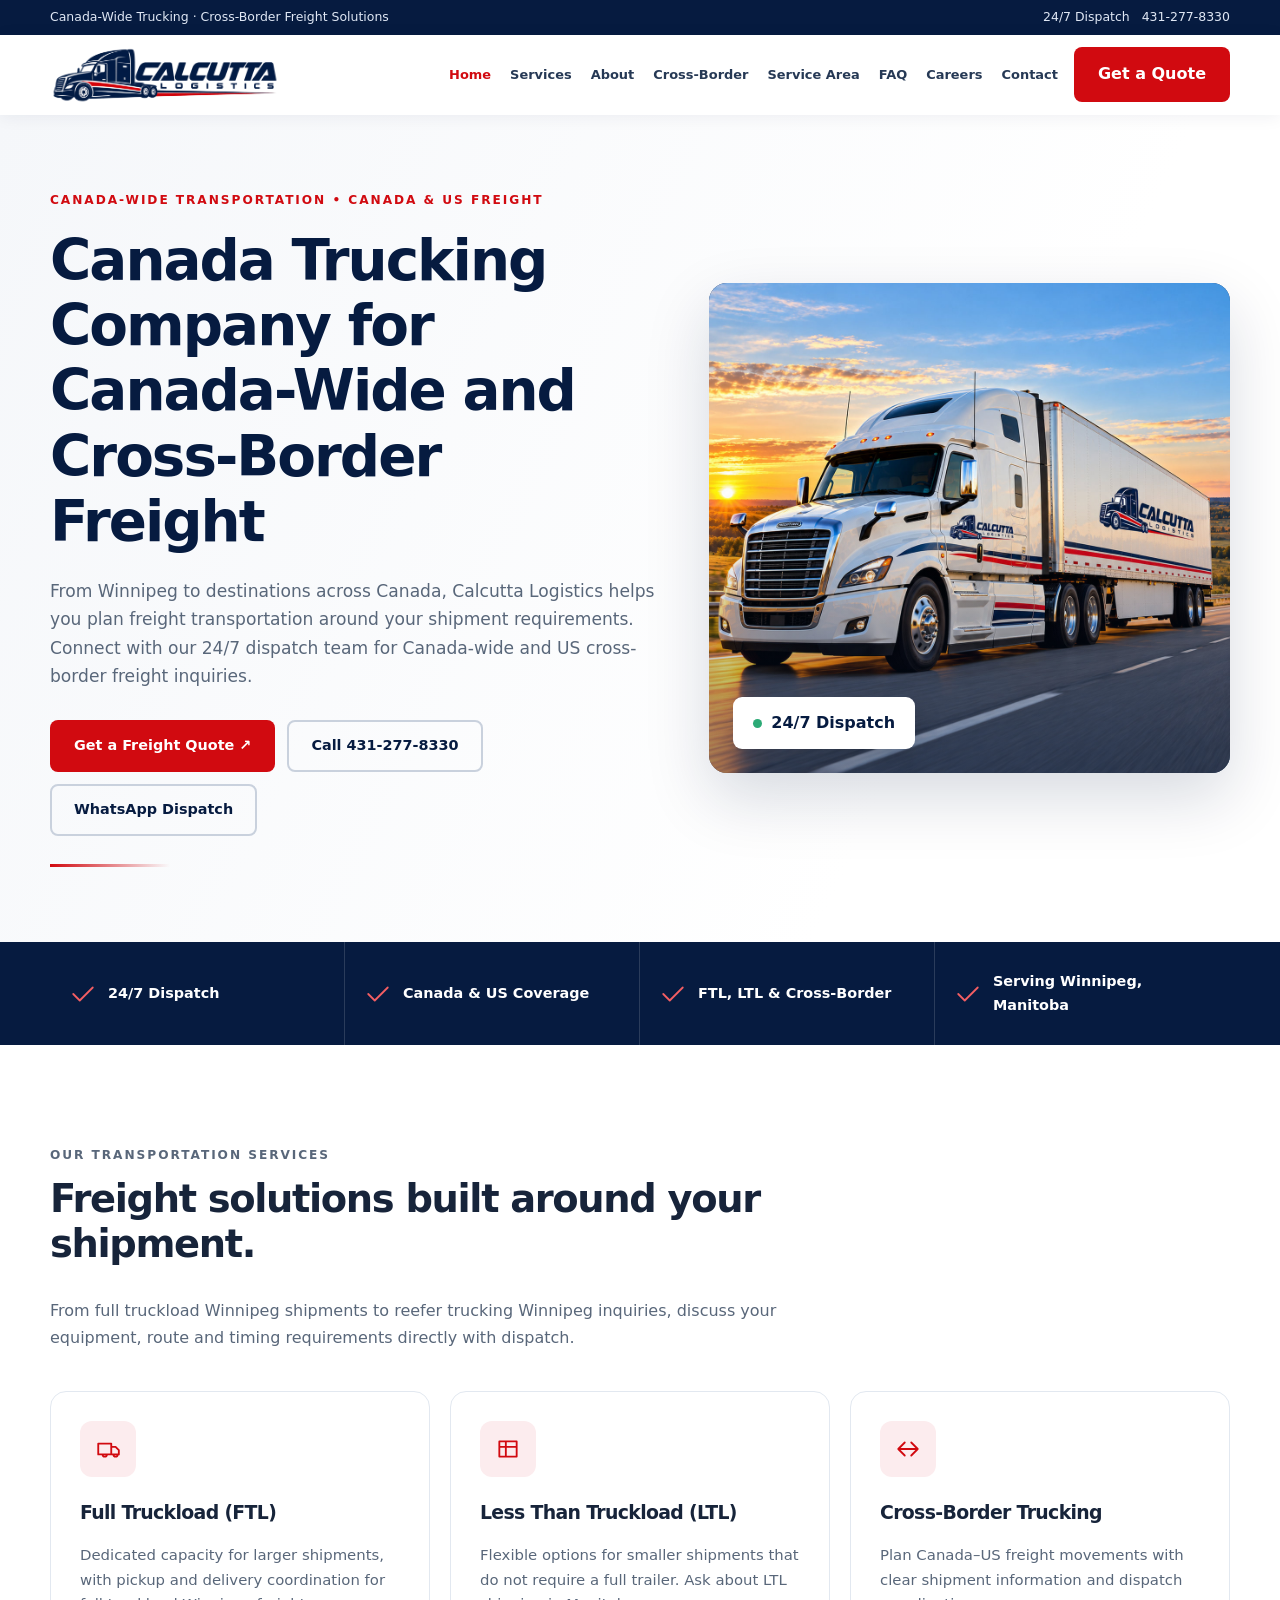
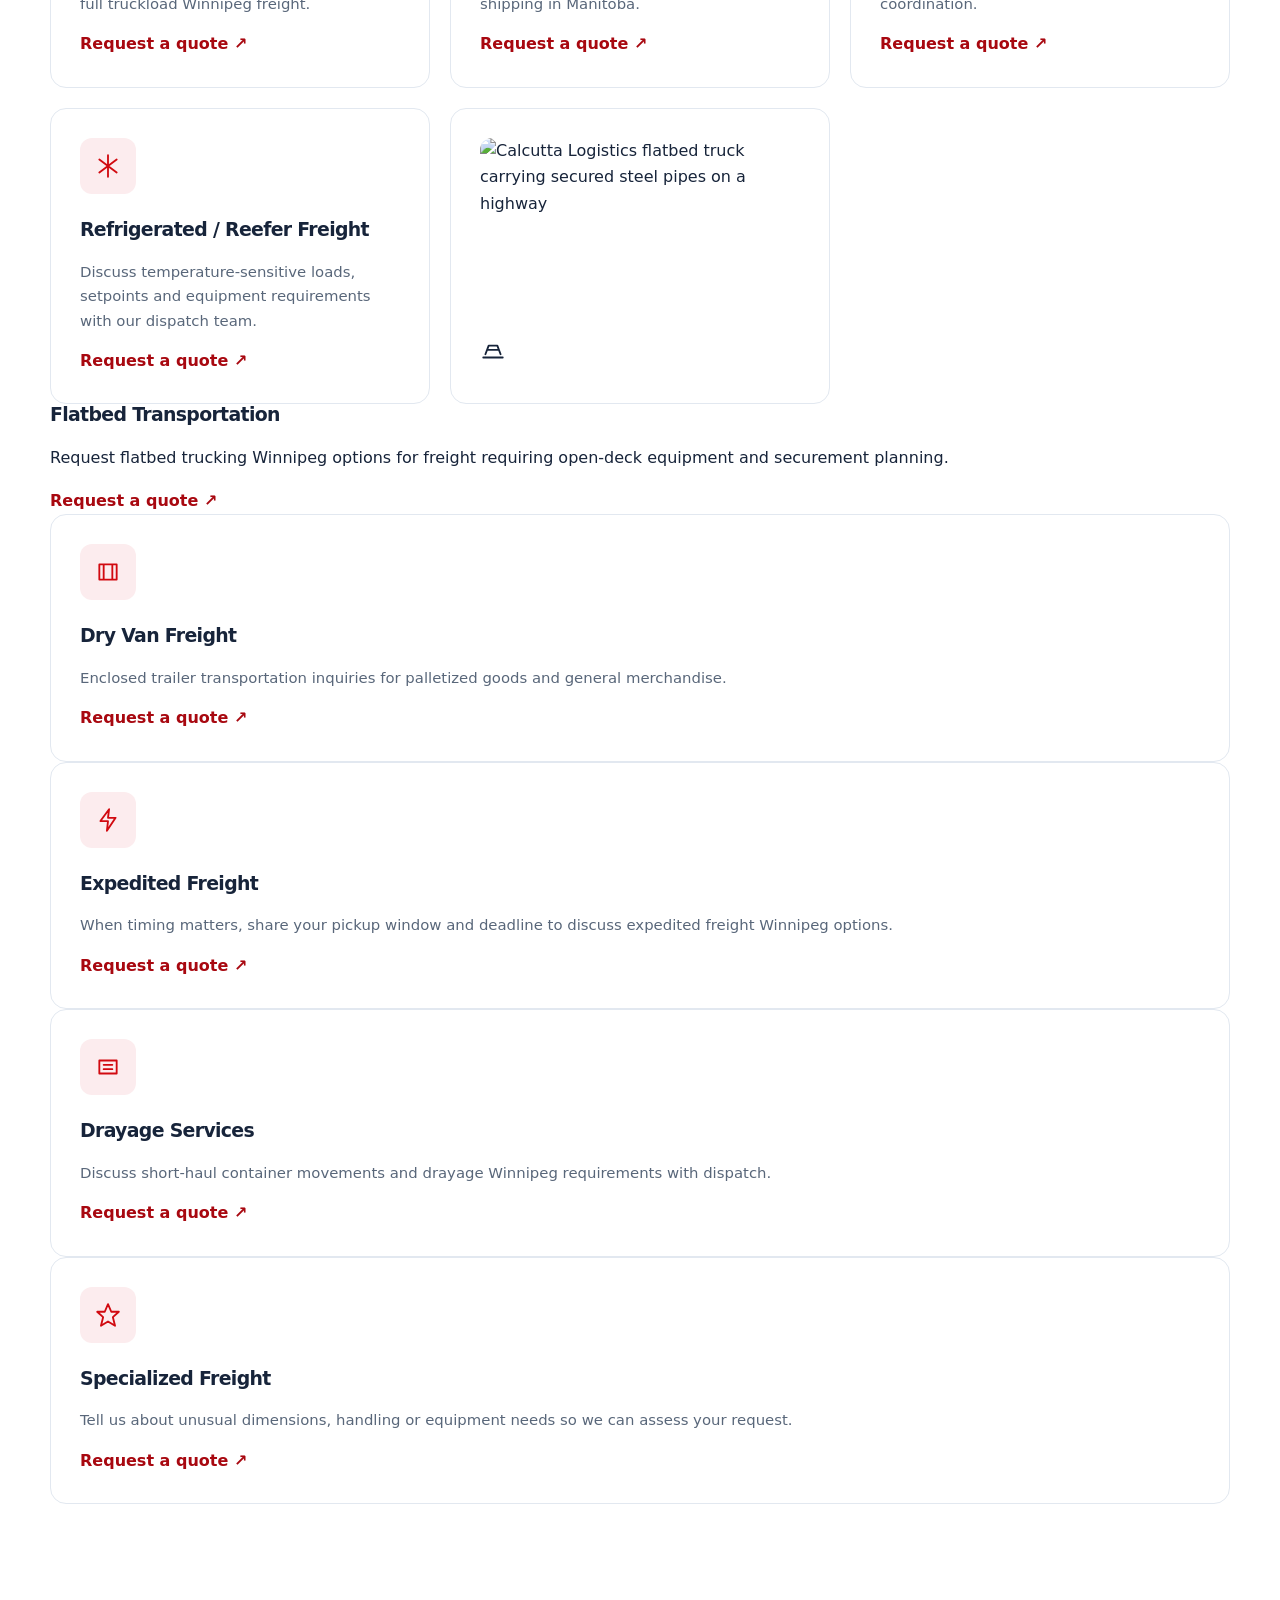
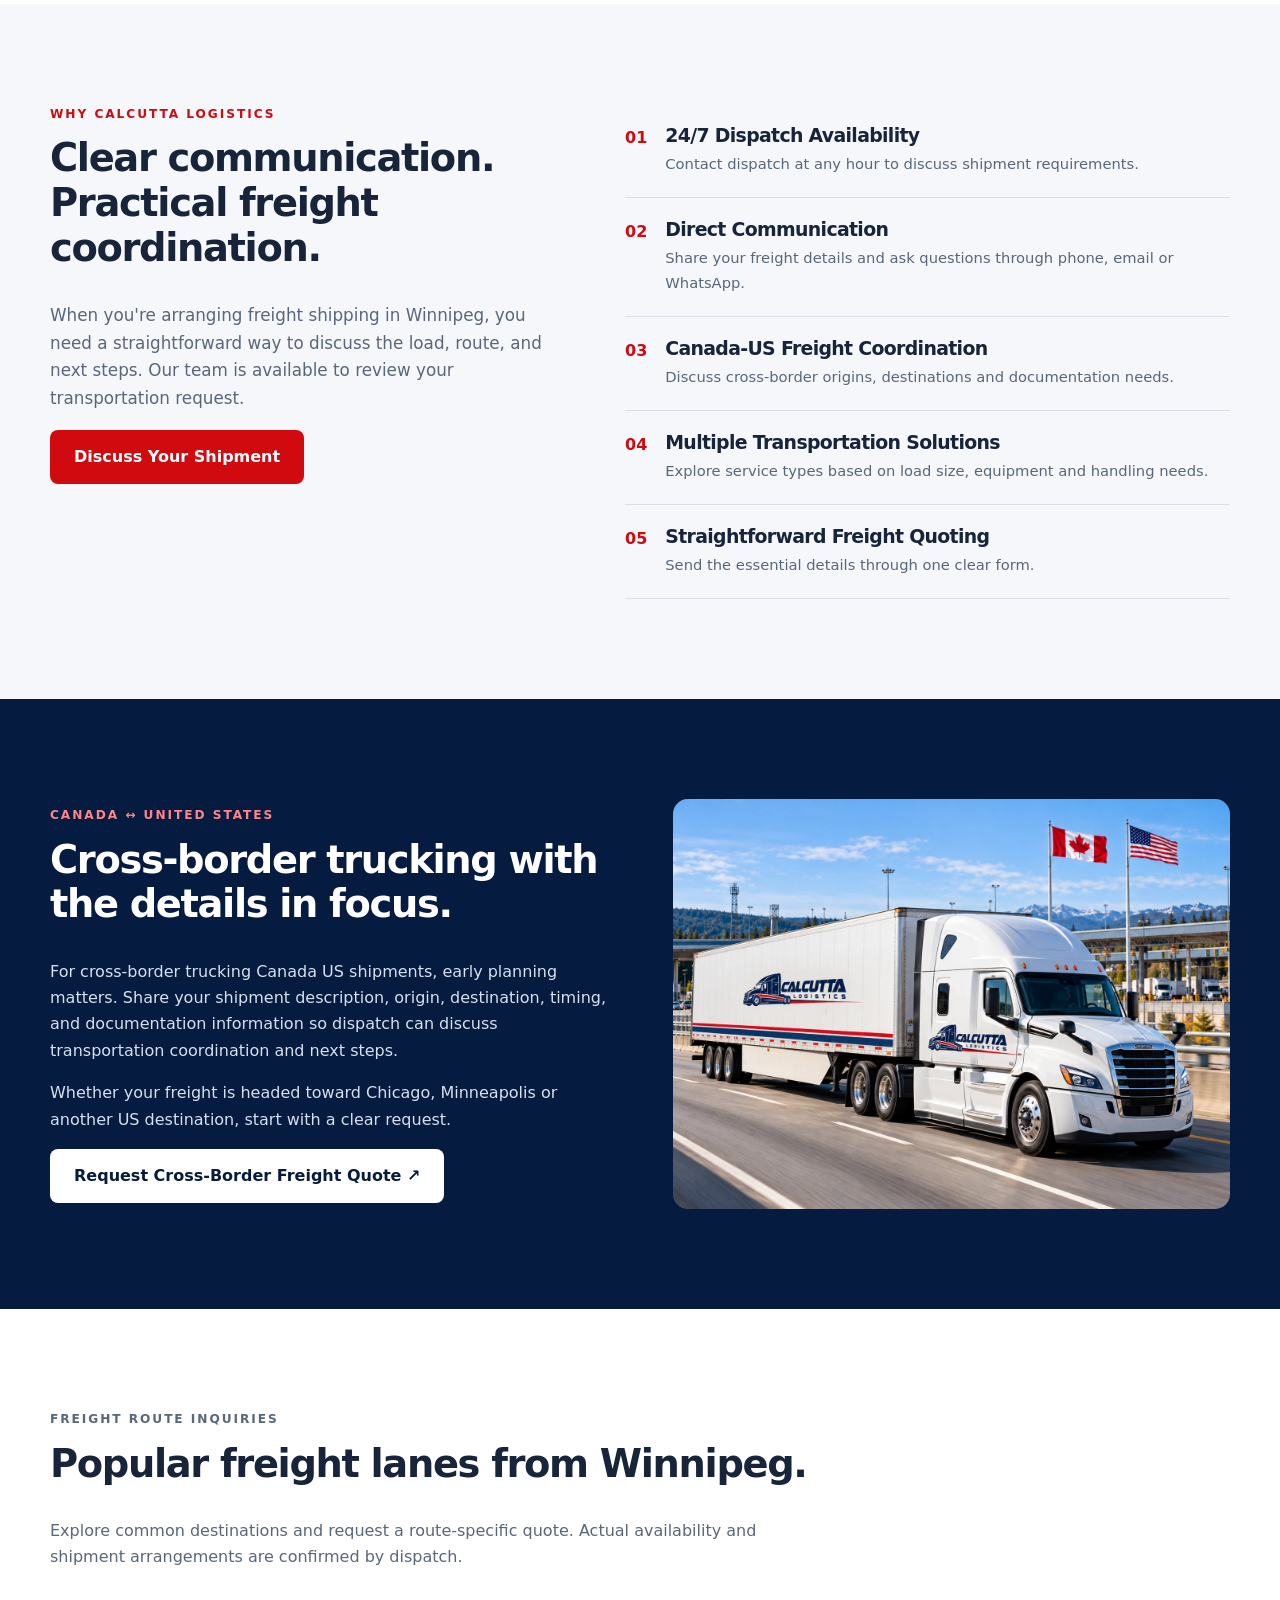
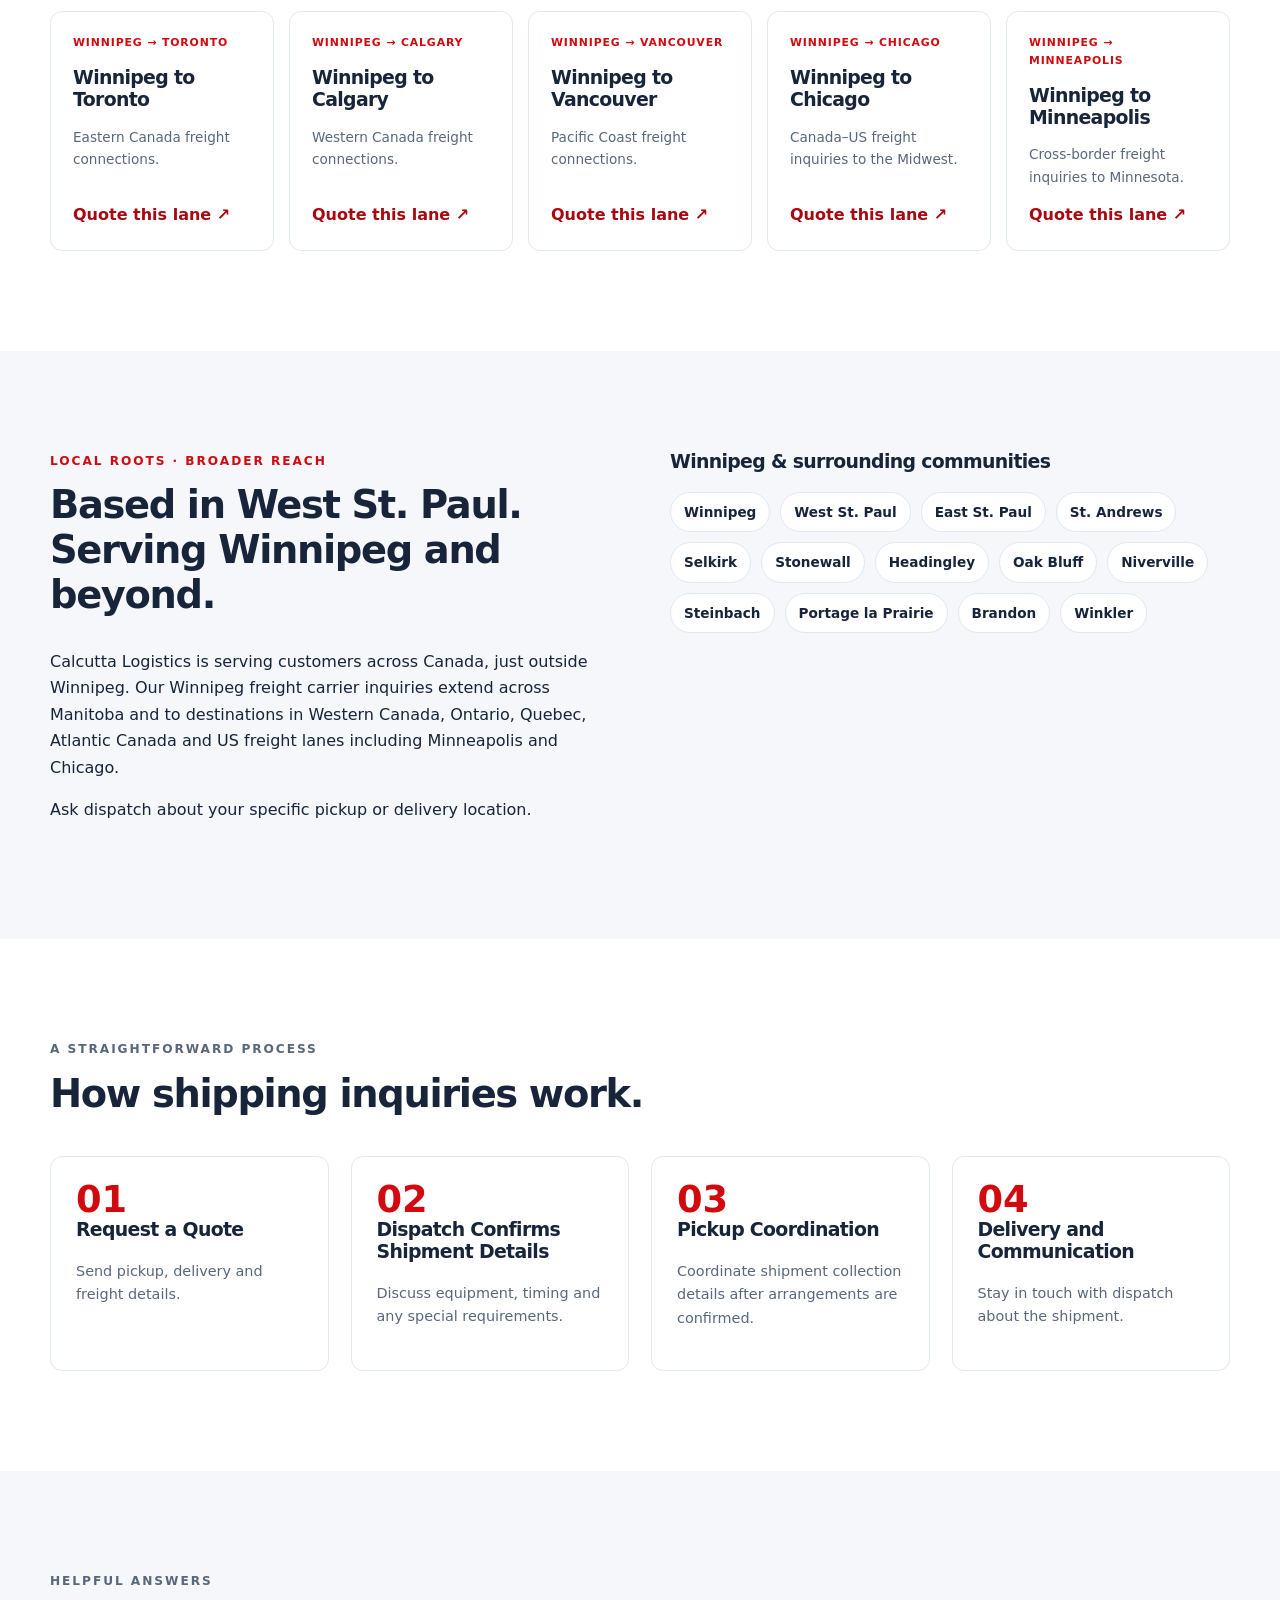
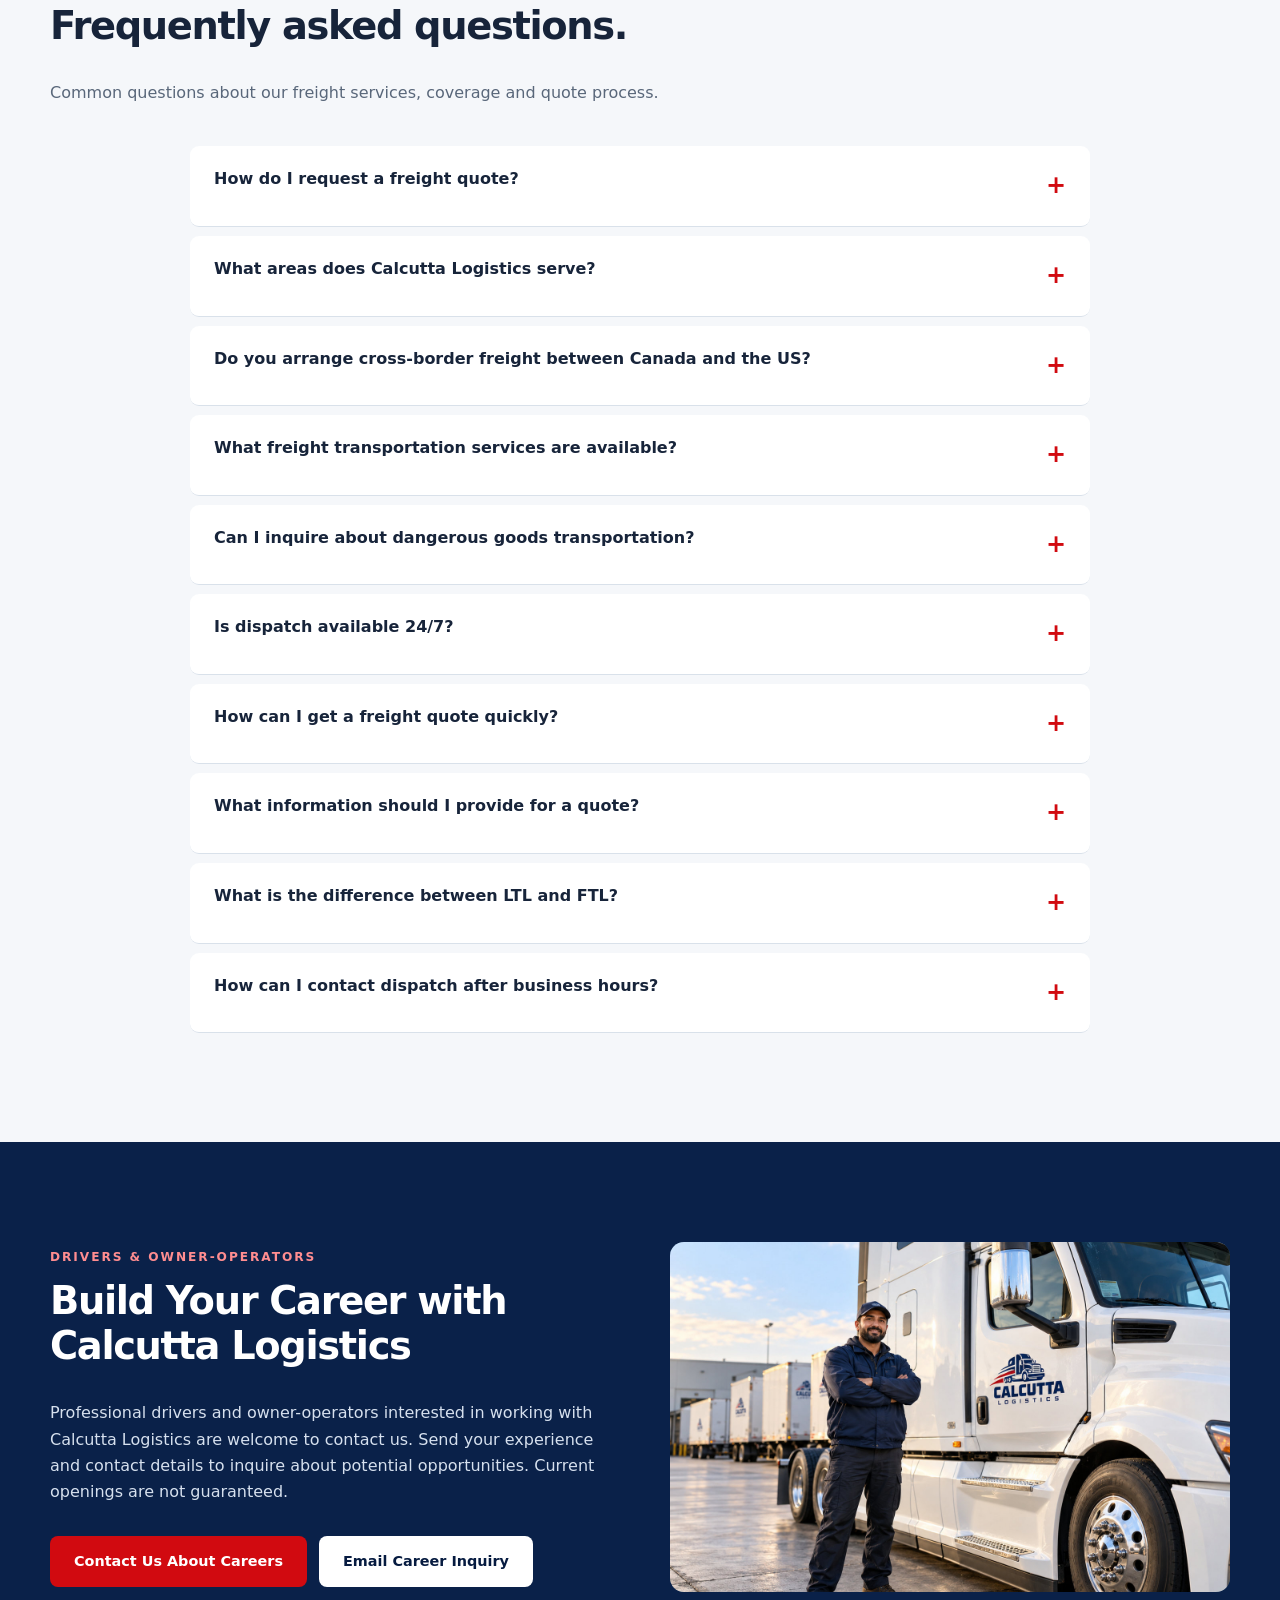
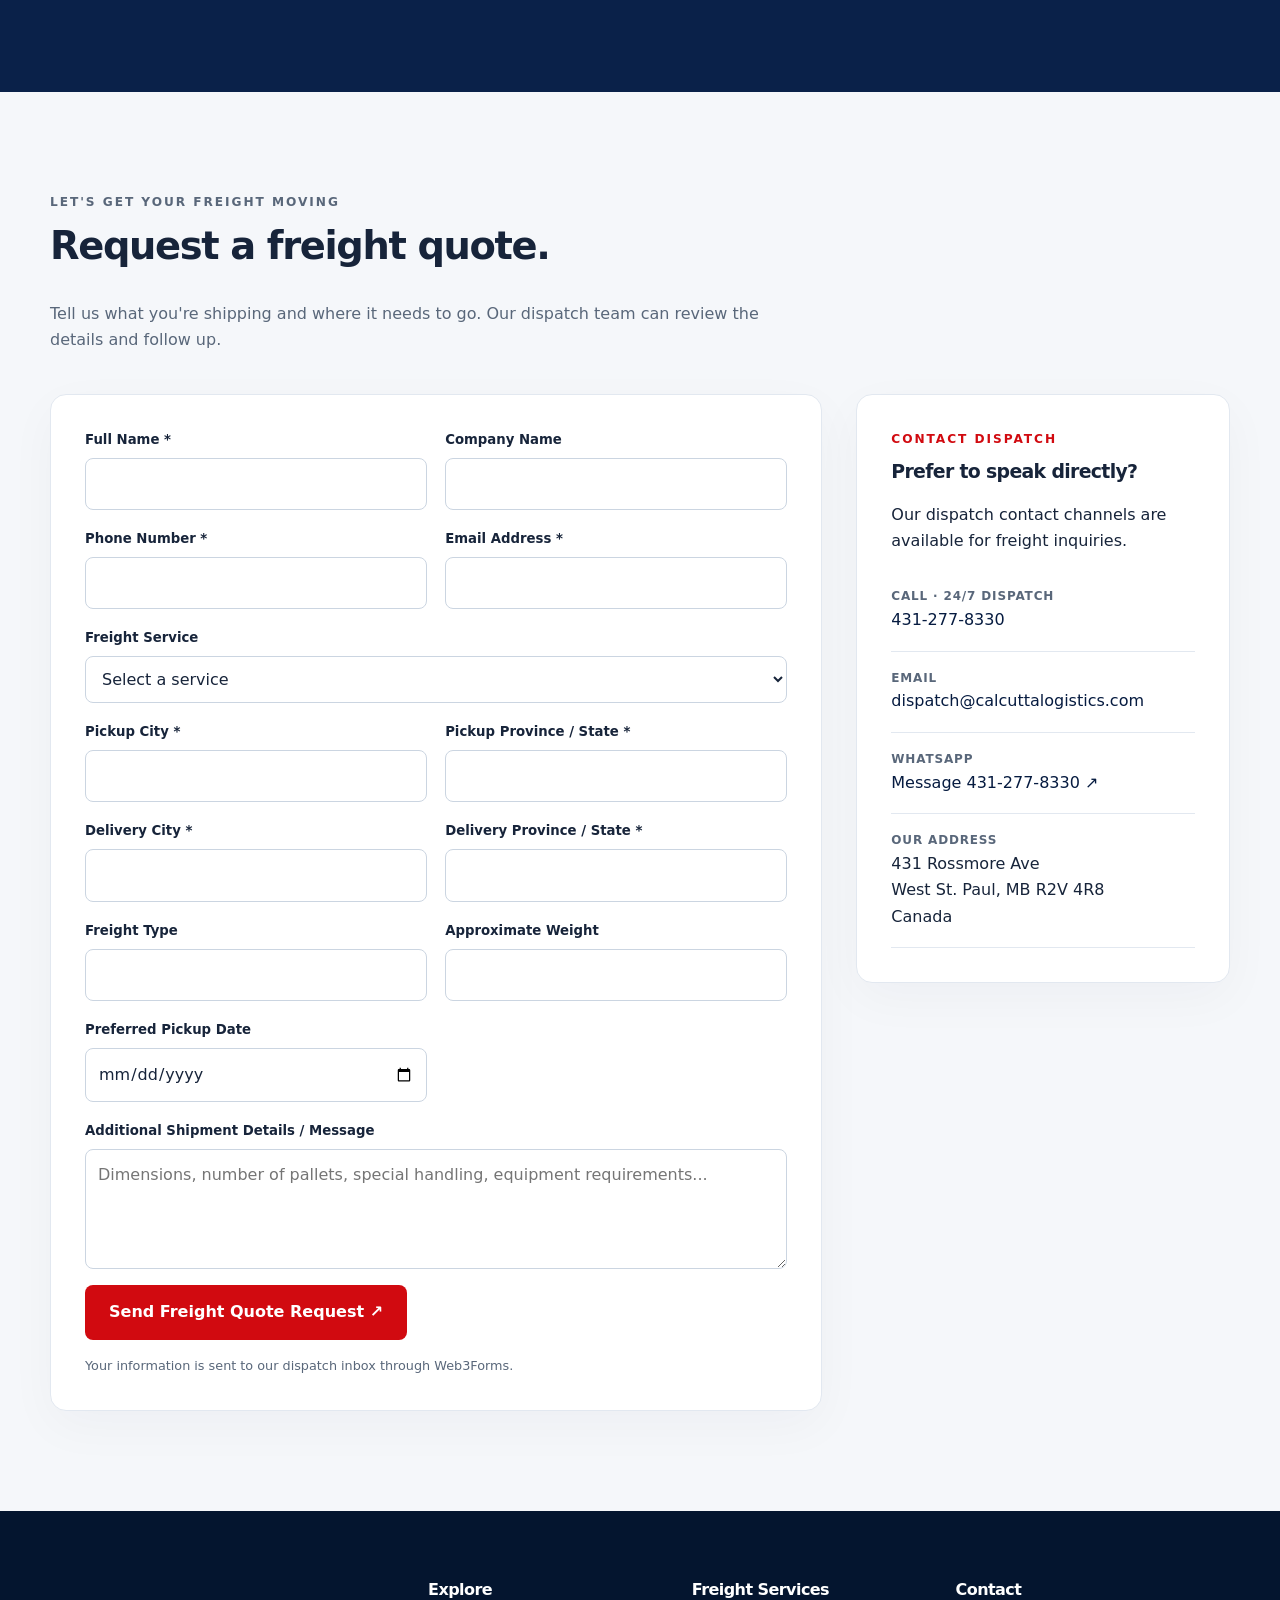
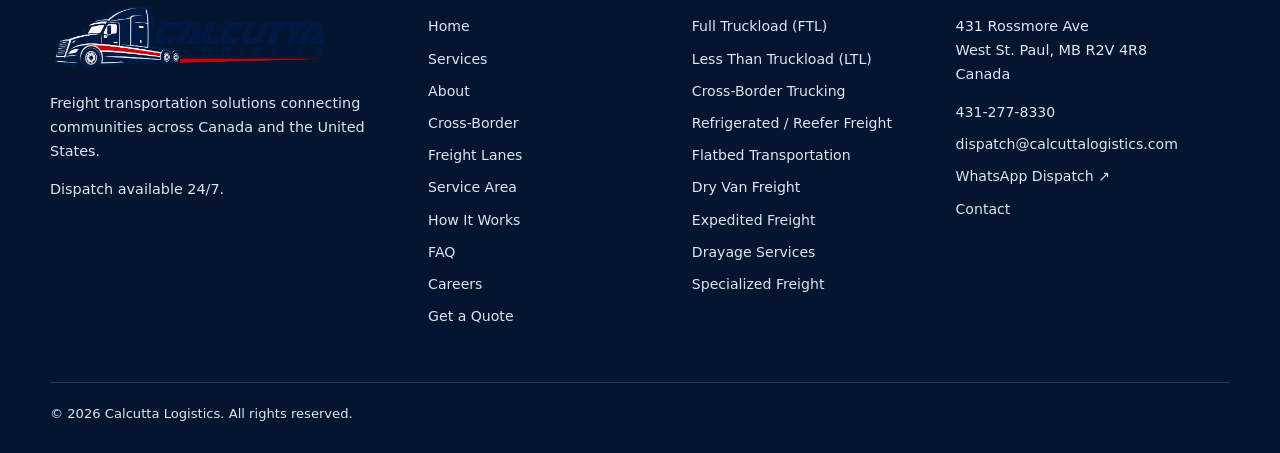
==== commit 84ba5f63: "Update index.html" ====
--- a/index.html
+++ b/index.html
@@ -7,6 +7,6 @@
 #service-5{overflow:hidden}
 .hero-media .photo,.feature-photo .photo,.careers-photo .photo{object-fit:cover}
 @media(max-width:600px){.flatbed-service-photo{height:165px}}
-</style></head><body><a class="skip" href="#main">Skip to content</a><div class="topline"><div class="wrap"><span>Canada-Wide Trucking · Cross-Border Freight Solutions</span><span>24/7 Dispatch   <a href="tel:+14312778330">431-277-8330</a></span></div></div><header class="header" id="site-header"><div class="wrap header-inner"><a aria-label="Calcutta Logistics home" class="brand" href="#home"><img alt="Calcutta Logistics" class="brand-logo" height="682" src="assets/img/logo.png" width="2048"/></a><button aria-controls="main-nav" aria-expanded="false" aria-label="Open navigation" class="menu-toggle" type="button"><svg fill="none" height="24" stroke="currentColor" stroke-width="2" viewbox="0 0 24 24" width="24"><path d="M3 6h18M3 12h18M3 18h18"></path></svg></button><nav aria-label="Main navigation" class="nav" id="main-nav"><a href="#home">Home</a><a href="#services">Services</a><a href="#about">About</a><a href="#cross-border">Cross-Border</a><a href="#service-area">Service Area</a><a href="#faq">FAQ</a><a href="#careers">Careers</a><a href="#contact">Contact</a></nav><a class="btn btn-red" href="#quote">Get a Quote</a></div></header><main id="main"><section class="hero" id="home"><div class="wrap hero-grid"><div class="hero-copy"><p class="eyebrow">CANADA-WIDE TRANSPORTATION • CANADA &amp; US FREIGHT</p><h1>Canada Trucking Company for Canada-Wide and Cross-Border Freight</h1><p>From Winnipeg to destinations across Canada, Calcutta Logistics helps you plan freight transportation around your shipment requirements. Connect with our 24/7 dispatch team for Canada-wide and US cross-border freight inquiries.</p><div class="hero-actions"><a class="btn btn-red" href="#quote">Get a Freight Quote ↗</a><a class="btn btn-outline" href="tel:+14312778330">Call 431-277-8330</a><a class="btn btn-outline" href="https://wa.me/14312778330" rel="noopener noreferrer" target="_blank">WhatsApp Dispatch</a></div><div aria-hidden="true" class="route-line"></div></div><div class="hero-media"><div aria-hidden="true" class="photo-fallback">FREIGHT THAT MOVES<br/>WITH YOUR BUSINESS</div><img alt="Modern semi-truck traveling on a Canadian highway" class="photo" data-hide-on-error="" fetchpriority="high" height="1080" src="assets/img/hero-truck.jpg" width="960"/><div class="dispatch-badge"><i></i>24/7 Dispatch</div></div></div></section><div class="facts"><div class="wrap facts-grid"><div class="fact"><svg aria-hidden="true" fill="none" height="26" stroke="currentColor" stroke-linecap="round" stroke-linejoin="round" stroke-width="1.7" viewbox="0 0 24 24" width="26"><path d="M3 12l6 6L21 6"></path></svg> 24/7 Dispatch</div><div class="fact"><svg aria-hidden="true" fill="none" height="26" stroke="currentColor" stroke-linecap="round" stroke-linejoin="round" stroke-width="1.7" viewbox="0 0 24 24" width="26"><path d="M3 12l6 6L21 6"></path></svg> Canada &amp; US Coverage</div><div class="fact"><svg aria-hidden="true" fill="none" height="26" stroke="currentColor" stroke-linecap="round" stroke-linejoin="round" stroke-width="1.7" viewbox="0 0 24 24" width="26"><path d="M3 12l6 6L21 6"></path></svg> FTL, LTL &amp; Cross-Border</div><div class="fact"><svg aria-hidden="true" fill="none" height="26" stroke="currentColor" stroke-linecap="round" stroke-linejoin="round" stroke-width="1.7" viewbox="0 0 24 24" width="26"><path d="M3 12l6 6L21 6"></path></svg> Serving Winnipeg, Manitoba</div></div></div><section class="section" id="services"><div class="wrap"><div class="section-head"><p class="eyebrow">OUR TRANSPORTATION SERVICES</p><h2>Freight solutions built around your shipment.</h2><p>From full truckload Winnipeg shipments to reefer trucking Winnipeg inquiries, discuss your equipment, route and timing requirements directly with dispatch.</p></div><div class="cards"><article class="service-card" id="service-1"><div class="service-icon"><svg aria-hidden="true" fill="none" height="26" stroke="currentColor" stroke-linecap="round" stroke-linejoin="round" stroke-width="1.7" viewbox="0 0 24 24" width="26"><path d="M3 7h12v10H3z M15 10h4l3 3v4h-7 M7 17a2 2 0 1 0 4 0 M17 17a2 2 0 1 0 4 0"></path></svg></div><h3>Full Truckload (FTL)</h3><p>Dedicated capacity for larger shipments, with pickup and delivery coordination for full truckload Winnipeg freight.</p><a class="text-link service-cta" data-service="Full Truckload (FTL)" href="#quote">Request a quote <span aria-hidden="true">↗</span></a></article><article class="service-card" id="service-2"><div class="service-icon"><svg aria-hidden="true" fill="none" height="26" stroke="currentColor" stroke-linecap="round" stroke-linejoin="round" stroke-width="1.7" viewbox="0 0 24 24" width="26"><path d="M4 5h16v14H4z M4 10h16 M10 5v14"></path></svg></div><h3>Less Than Truckload (LTL)</h3><p>Flexible options for smaller shipments that do not require a full trailer. Ask about LTL shipping in Manitoba.</p><a class="text-link service-cta" data-service="Less Than Truckload (LTL)" href="#quote">Request a quote <span aria-hidden="true">↗</span></a></article><article class="service-card" id="service-3"><div class="service-icon"><svg aria-hidden="true" fill="none" height="26" stroke="currentColor" stroke-linecap="round" stroke-linejoin="round" stroke-width="1.7" viewbox="0 0 24 24" width="26"><path d="M3 12h18 M15 6l6 6-6 6 M9 6l-6 6 6 6"></path></svg></div><h3>Cross-Border Trucking</h3><p>Plan Canada–US freight movements with clear shipment information and dispatch coordination.</p><a class="text-link service-cta" data-service="Cross-Border Trucking" href="#quote">Request a quote <span aria-hidden="true">↗</span></a></article><article class="service-card" id="service-4"><div class="service-icon"><svg aria-hidden="true" fill="none" height="26" stroke="currentColor" stroke-linecap="round" stroke-linejoin="round" stroke-width="1.7" viewbox="0 0 24 24" width="26"><path d="M12 2v20 M4 6l16 12 M20 6L4 18"></path></svg></div><h3>Refrigerated / Reefer Freight</h3><p>Discuss temperature-sensitive loads, setpoints and equipment requirements with our dispatch team.</p><a class="text-link service-cta" data-service="Refrigerated / Reefer Freight" href="#quote">Request a quote <span aria-hidden="true">↗</span></a></article><article class="service-card" id="service-5"><img alt="Calcutta Logistics flatbed truck carrying secured steel pipes on a highway" class="flatbed-service-photo" height="900" loading="lazy" src="assets/img/flatbed-truck.jpg" width="1400"/><div class="service-icon"><svg aria-hidden="true" fill="none" height="26" stroke="currentColor" stroke-linecap="round" stroke-linejoin="round" stroke-width="1.7" viewbox="0 0 24 24" width="26"><path d="M3 18h18 M5 15l3-8h8l3 8 M8 11h8"></path></svg></div><h3>Flatbed Transportation</h3><p>Request flatbed trucking Winnipeg options for freight requiring open-deck equipment and securement planning.</p><a class="text-link service-cta" data-service="Flatbed Transportation" href="#quote">Request a quote <span aria-hidden="true">↗</span></a></article><article class="service-card" id="service-6"><div class="service-icon"><svg aria-hidden="true" fill="none" height="26" stroke="currentColor" stroke-linecap="round" stroke-linejoin="round" stroke-width="1.7" viewbox="0 0 24 24" width="26"><path d="M4 5h16v14H4z M8 5v14 M16 5v14"></path></svg></div><h3>Dry Van Freight</h3><p>Enclosed trailer transportation inquiries for palletized goods and general merchandise.</p><a class="text-link service-cta" data-service="Dry Van Freight" href="#quote">Request a quote <span aria-hidden="true">↗</span></a></article><article class="service-card" id="service-7"><div class="service-icon"><svg aria-hidden="true" fill="none" height="26" stroke="currentColor" stroke-linecap="round" stroke-linejoin="round" stroke-width="1.7" viewbox="0 0 24 24" width="26"><path d="M13 2L5 13h7l-1 9 8-12h-7z"></path></svg></div><h3>Expedited Freight</h3><p>When timing matters, share your pickup window and deadline to discuss expedited freight Winnipeg options.</p><a class="text-link service-cta" data-service="Expedited Freight" href="#quote">Request a quote <span aria-hidden="true">↗</span></a></article><article class="service-card" id="service-8"><div class="service-icon"><svg aria-hidden="true" fill="none" height="26" stroke="currentColor" stroke-linecap="round" stroke-linejoin="round" stroke-width="1.7" viewbox="0 0 24 24" width="26"><path d="M4 6h16v12H4z M8 10h8 M8 14h8"></path></svg></div><h3>Drayage Services</h3><p>Discuss short-haul container movements and drayage Winnipeg requirements with dispatch.</p><a class="text-link service-cta" data-service="Drayage Services" href="#quote">Request a quote <span aria-hidden="true">↗</span></a></article><article class="service-card" id="service-9"><div class="service-icon"><svg aria-hidden="true" fill="none" height="26" stroke="currentColor" stroke-linecap="round" stroke-linejoin="round" stroke-width="1.7" viewbox="0 0 24 24" width="26"><path d="M12 2l3 7h7l-5.5 5 2 8-6.5-4-6.5 4 2-8L2 9h7z"></path></svg></div><h3>Specialized Freight</h3><p>Tell us about unusual dimensions, handling or equipment needs so we can assess your request.</p><a class="text-link service-cta" data-service="Specialized Freight" href="#quote">Request a quote <span aria-hidden="true">↗</span></a></article></div></div></section><section class="section about" id="about"><div class="wrap about-grid"><div><p class="eyebrow">WHY CALCUTTA LOGISTICS</p><h2>Clear communication. Practical freight coordination.</h2><p class="about-lead">When you're arranging freight shipping in Winnipeg, you need a straightforward way to discuss the load, route, and next steps. Our team is available to review your transportation request.</p><a class="btn btn-red" href="#quote">Discuss Your Shipment</a></div><div><div class="benefit"><b>01</b><div><h3>24/7 Dispatch Availability</h3><p>Contact dispatch at any hour to discuss shipment requirements.</p></div></div><div class="benefit"><b>02</b><div><h3>Direct Communication</h3><p>Share your freight details and ask questions through phone, email or WhatsApp.</p></div></div><div class="benefit"><b>03</b><div><h3>Canada-US Freight Coordination</h3><p>Discuss cross-border origins, destinations and documentation needs.</p></div></div><div class="benefit"><b>04</b><div><h3>Multiple Transportation Solutions</h3><p>Explore service types based on load size, equipment and handling needs.</p></div></div><div class="benefit"><b>05</b><div><h3>Straightforward Freight Quoting</h3><p>Send the essential details through one clear form.</p></div></div></div></div></section><section class="section feature" id="cross-border"><div class="wrap feature-grid"><div><p class="eyebrow">CANADA ↔ UNITED STATES</p><h2>Cross-border trucking with the details in focus.</h2><p>For cross-border trucking Canada US shipments, early planning matters. Share your shipment description, origin, destination, timing, and documentation information so dispatch can discuss transportation coordination and next steps.</p><p>Whether your freight is headed toward Chicago, Minneapolis or another US destination, start with a clear request.</p><a class="btn btn-white service-cta" data-service="Cross-Border Trucking" href="#quote">Request Cross-Border Freight Quote ↗</a></div><div class="feature-photo"><div aria-hidden="true" class="photo-fallback">CANADA · UNITED STATES</div><img alt="Freight truck on a North American highway" class="photo" data-hide-on-error="" height="800" loading="lazy" src="assets/img/cross-border-banner.jpg" width="1000"/></div></div></section><section class="section" id="lanes"><div class="wrap"><div class="section-head"><p class="eyebrow">FREIGHT ROUTE INQUIRIES</p><h2>Popular freight lanes from Winnipeg.</h2><p>Explore common destinations and request a route-specific quote. Actual availability and shipment arrangements are confirmed by dispatch.</p></div><div class="lanes-grid"><article class="lane"><span class="lane-top">WINNIPEG <span aria-hidden="true">→</span> TORONTO</span><h3>Winnipeg to Toronto</h3><p>Eastern Canada freight connections.</p><a class="text-link lane-cta" data-city="Toronto" data-region="Ontario" href="#quote">Quote this lane ↗</a></article><article class="lane"><span class="lane-top">WINNIPEG <span aria-hidden="true">→</span> CALGARY</span><h3>Winnipeg to Calgary</h3><p>Western Canada freight connections.</p><a class="text-link lane-cta" data-city="Calgary" data-region="Alberta" href="#quote">Quote this lane ↗</a></article><article class="lane"><span class="lane-top">WINNIPEG <span aria-hidden="true">→</span> VANCOUVER</span><h3>Winnipeg to Vancouver</h3><p>Pacific Coast freight connections.</p><a class="text-link lane-cta" data-city="Vancouver" data-region="British Columbia" href="#quote">Quote this lane ↗</a></article><article class="lane"><span class="lane-top">WINNIPEG <span aria-hidden="true">→</span> CHICAGO</span><h3>Winnipeg to Chicago</h3><p>Canada–US freight inquiries to the Midwest.</p><a class="text-link lane-cta" data-city="Chicago" data-region="Illinois" href="#quote">Quote this lane ↗</a></article><article class="lane"><span class="lane-top">WINNIPEG <span aria-hidden="true">→</span> MINNEAPOLIS</span><h3>Winnipeg to Minneapolis</h3><p>Cross-border freight inquiries to Minnesota.</p><a class="text-link lane-cta" data-city="Minneapolis" data-region="Minnesota" href="#quote">Quote this lane ↗</a></article></div></div></section><section class="section area" id="service-area"><div class="wrap area-grid"><div><p class="eyebrow">LOCAL ROOTS · BROADER REACH</p><h2>Based in West St. Paul. Serving Winnipeg and beyond.</h2><p>Calcutta Logistics is serving customers across Canada, just outside Winnipeg. Our Winnipeg freight carrier inquiries extend across Manitoba and to destinations in Western Canada, Ontario, Quebec, Atlantic Canada and US freight lanes including Minneapolis and Chicago.</p><p>Ask dispatch about your specific pickup or delivery location.</p></div><div><h3>Winnipeg &amp; surrounding communities</h3><div class="chips"><span class="chip">Winnipeg</span><span class="chip">West St. Paul</span><span class="chip">East St. Paul</span><span class="chip">St. Andrews</span><span class="chip">Selkirk</span><span class="chip">Stonewall</span><span class="chip">Headingley</span><span class="chip">Oak Bluff</span><span class="chip">Niverville</span><span class="chip">Steinbach</span><span class="chip">Portage la Prairie</span><span class="chip">Brandon</span><span class="chip">Winkler</span></div></div></div></section><section class="section" id="how-it-works"><div class="wrap"><div class="section-head"><p class="eyebrow">A STRAIGHTFORWARD PROCESS</p><h2>How shipping inquiries work.</h2></div><div class="steps"><article class="step"><div class="step-num">01</div><h3>Request a Quote</h3><p>Send pickup, delivery and freight details.</p></article><article class="step"><div class="step-num">02</div><h3>Dispatch Confirms Shipment Details</h3><p>Discuss equipment, timing and any special requirements.</p></article><article class="step"><div class="step-num">03</div><h3>Pickup Coordination</h3><p>Coordinate shipment collection details after arrangements are confirmed.</p></article><article class="step"><div class="step-num">04</div><h3>Delivery and Communication</h3><p>Stay in touch with dispatch about the shipment.</p></article></div></div></section><section class="section faq" id="faq"><div class="wrap"><div class="section-head"><p class="eyebrow">HELPFUL ANSWERS</p><h2>Frequently asked questions.</h2><p>Common questions about our freight services, coverage and quote process.</p></div><div class="faq-list"><details><summary>How do I request a freight quote?<span aria-hidden="true">+</span></summary><p>Complete the quote form below, call 431-277-8330, or email dispatch@calcuttalogistics.com with your shipment details.</p></details><details><summary>What areas does Calcutta Logistics serve?<span aria-hidden="true">+</span></summary><p>Calcutta Logistics serves Winnipeg and surrounding communities, destinations across Canada, and Canada–US freight lanes.</p></details><details><summary>Do you arrange cross-border freight between Canada and the US?<span aria-hidden="true">+</span></summary><p>You can inquire about Canada–US cross-border transportation. Share the origin, destination, freight description, and available shipment documentation so dispatch can discuss coordination.</p></details><details><summary>What freight transportation services are available?<span aria-hidden="true">+</span></summary><p>You can request information about FTL, LTL, cross-border trucking, reefer, flatbed, dry van, expedited, drayage, and specialized freight.</p></details><details><summary>Can I inquire about dangerous goods transportation?<span aria-hidden="true">+</span></summary><p>Yes, contact dispatch with the proper shipping name, classification, and shipment details. Acceptance and any special requirements must be confirmed before booking.</p></details><details><summary>Is dispatch available 24/7?<span aria-hidden="true">+</span></summary><p>Yes. Calcutta Logistics lists dispatch availability as 24/7. Call 431-277-8330 for shipment inquiries.</p></details><details><summary>How can I get a freight quote quickly?<span aria-hidden="true">+</span></summary><p>Provide complete pickup and delivery locations, freight dimensions and weight, equipment needs, and your preferred pickup date.</p></details><details><summary>What information should I provide for a quote?<span aria-hidden="true">+</span></summary><p>Include contact details, pickup and delivery cities and provinces or states, freight type, approximate weight, pickup date, and any handling instructions.</p></details><details><summary>What is the difference between LTL and FTL?<span aria-hidden="true">+</span></summary><p>LTL generally shares trailer space with other shipments, while FTL generally reserves a trailer for one shipment. The right option depends on the freight and route.</p></details><details><summary>How can I contact dispatch after business hours?<span aria-hidden="true">+</span></summary><p>Call 431-277-8330 or message the same number on WhatsApp. You can also email dispatch@calcuttalogistics.com.</p></details></div></div></section><section class="section careers" id="careers"><div class="wrap careers-grid"><div><p class="eyebrow" style="color:#ff8d90">DRIVERS &amp; OWNER-OPERATORS</p><h2>Build Your Career with Calcutta Logistics</h2><p>Professional drivers and owner-operators interested in working with Calcutta Logistics are welcome to contact us. Send your experience and contact details to inquire about potential opportunities. Current openings are not guaranteed.</p><div class="hero-actions"><a class="btn btn-red" href="#contact">Contact Us About Careers</a><a class="btn btn-white" href="mailto:dispatch@calcuttalogistics.com?subject=Career%20Inquiry%20-%20Calcutta%20Logistics">Email Career Inquiry</a></div></div><div class="careers-photo"><div aria-hidden="true" class="photo-fallback">JOIN THE JOURNEY</div><img alt="Professional truck driver beside a semi-truck" class="photo" data-hide-on-error="" height="800" loading="lazy" src="assets/img/careers-driver.jpg" width="1000"/></div></div></section><section class="section quote" id="quote"><div class="wrap"><div class="section-head"><p class="eyebrow">LET'S GET YOUR FREIGHT MOVING</p><h2>Request a freight quote.</h2><p>Tell us what you're shipping and where it needs to go. Our dispatch team can review the details and follow up.</p></div><div class="quote-grid"><div class="form-panel"><form action="https://api.web3forms.com/submit" id="quote-form" method="POST"><input name="access_key" type="hidden" value="62a9e994-2b94-4a5b-b3b8-6fc6856af5ac"/><input name="subject" type="hidden" value="New Freight Quote Request - Calcutta Logistics"/><input name="from_name" type="hidden" value="Calcutta Logistics Website"/><div aria-hidden="true" class="hidden-bot" style="position:absolute;left:-9999px"><label>Leave this field empty<input name="botcheck" tabindex="-1" type="checkbox"/></label></div><div class="form-grid"><div class="field"><label for="name">Full Name *</label><input autocomplete="name" id="name" name="name" required="" type="text"/></div><div class="field"><label for="company">Company Name</label><input autocomplete="organization" id="company" name="company" type="text"/></div><div class="field"><label for="phone">Phone Number *</label><input autocomplete="tel" id="phone" maxlength="25" minlength="7" name="phone" required="" type="tel"/></div><div class="field"><label for="email">Email Address *</label><input autocomplete="email" id="email" name="email" required="" type="email"/></div><div class="field full"><label for="service">Freight Service</label><select id="service" name="freight_service"><option value="">Select a service</option><option value="Full Truckload (FTL)">Full Truckload (FTL)</option><option value="Less Than Truckload (LTL)">Less Than Truckload (LTL)</option><option value="Cross-Border Trucking">Cross-Border Trucking</option><option value="Refrigerated / Reefer Freight">Refrigerated / Reefer Freight</option><option value="Flatbed Transportation">Flatbed Transportation</option><option value="Dry Van Freight">Dry Van Freight</option><option value="Expedited Freight">Expedited Freight</option><option value="Drayage Services">Drayage Services</option><option value="Specialized Freight">Specialized Freight</option></select></div><div class="field"><label for="pickup_city">Pickup City *</label><input autocomplete="off" id="pickup_city" maxlength="100" name="pickup_city" required=""/></div><div class="field"><label for="pickup_region">Pickup Province / State *</label><input autocomplete="off" id="pickup_region" maxlength="100" name="pickup_region" required=""/></div><div class="field"><label for="delivery_city">Delivery City *</label><input autocomplete="off" id="delivery_city" maxlength="100" name="delivery_city" required=""/></div><div class="field"><label for="delivery_region">Delivery Province / State *</label><input autocomplete="off" id="delivery_region" maxlength="100" name="delivery_region" required=""/></div><div class="field"><label for="freight_type">Freight Type</label><input id="freight_type" name="freight_type" type="text"/></div><div class="field"><label for="weight">Approximate Weight</label><input id="weight" name="weight" type="text"/></div><div class="field"><label for="pickup_date">Preferred Pickup Date</label><input id="pickup_date" name="pickup_date" type="date"/></div><div class="field full"><label for="message">Additional Shipment Details / Message</label><textarea id="message" maxlength="4000" name="message" placeholder="Dimensions, number of pallets, special handling, equipment requirements..."></textarea></div></div><p aria-live="polite" class="form-status" id="form-status" role="status"></p><button class="btn btn-red" id="submit-quote" type="submit">Send Freight Quote Request ↗</button><p style="font-size:.8rem;color:var(--muted);margin:15px 0 0">Your information is sent to our dispatch inbox through Web3Forms.</p></form></div><aside class="contact-panel"><p class="eyebrow">CONTACT DISPATCH</p><h3>Prefer to speak directly?</h3><p>Our dispatch contact channels are available for freight inquiries.</p><div class="contact-row"><strong>Call · 24/7 Dispatch</strong><a href="tel:+14312778330">431-277-8330</a></div><div class="contact-row"><strong>Email</strong><a href="mailto:dispatch@calcuttalogistics.com">dispatch@calcuttalogistics.com</a></div><div class="contact-row"><strong>WhatsApp</strong><a href="https://wa.me/14312778330" rel="noopener noreferrer" target="_blank">Message 431-277-8330 ↗</a></div><div class="contact-row"><strong>Our address</strong><span>431 Rossmore Ave<br/>West St. Paul, MB R2V 4R8<br/>Canada</span></div></aside></div></div></section></main><footer class="footer" id="contact"><div class="wrap"><div class="footer-grid"><div><a class="brand" href="#home"><img alt="Calcutta Logistics" class="brand-logo" height="682" src="assets/img/logo.png" width="2048"/></a><p>Freight transportation solutions connecting communities across Canada and the United States.</p><p>Dispatch available 24/7.</p></div><div><h3>Explore</h3><a href="#home">Home</a><a href="#services">Services</a><a href="#about">About</a><a href="#cross-border">Cross-Border</a><a href="#lanes">Freight Lanes</a><a href="#service-area">Service Area</a><a href="#how-it-works">How It Works</a><a href="#faq">FAQ</a><a href="#careers">Careers</a><a href="#quote">Get a Quote</a></div><div><h3>Freight Services</h3><a href="#service-1">Full Truckload (FTL)</a><a href="#service-2">Less Than Truckload (LTL)</a><a href="#service-3">Cross-Border Trucking</a><a href="#service-4">Refrigerated / Reefer Freight</a><a href="#service-5">Flatbed Transportation</a><a href="#service-6">Dry Van Freight</a><a href="#service-7">Expedited Freight</a><a href="#service-8">Drayage Services</a><a href="#service-9">Specialized Freight</a></div><div><h3>Contact</h3><p>431 Rossmore Ave<br/>West St. Paul, MB R2V 4R8<br/>Canada</p><a href="tel:+14312778330">431-277-8330</a><a href="mailto:dispatch@calcuttalogistics.com">dispatch@calcuttalogistics.com</a><a href="https://wa.me/14312778330" rel="noopener noreferrer" target="_blank">WhatsApp Dispatch ↗</a><a href="#contact">Contact</a></div></div><div class="footer-bottom">© <span id="year">2026</span> Calcutta Logistics. All rights reserved.</div></div></footer><button aria-label="Scroll to top" class="to-top" id="to-top">↑</button><script>
+</style></head><body><a class="skip" href="#main">Skip to content</a><div class="topline"><div class="wrap"><span>Canada-Wide Trucking · Cross-Border Freight Solutions</span><span>24/7 Dispatch   <a href="tel:+14312778330">431-277-8330</a></span></div></div><header class="header" id="site-header"><div class="wrap header-inner"><a aria-label="Calcutta Logistics home" class="brand" href="#home"><img alt="Calcutta Logistics" class="brand-logo" height="682" src="assets/img/logo.png" width="2048"/></a><button aria-controls="main-nav" aria-expanded="false" aria-label="Open navigation" class="menu-toggle" type="button"><svg fill="none" height="24" stroke="currentColor" stroke-width="2" viewbox="0 0 24 24" width="24"><path d="M3 6h18M3 12h18M3 18h18"></path></svg></button><nav aria-label="Main navigation" class="nav" id="main-nav"><a href="#home">Home</a><a href="#services">Services</a><a href="#about">About</a><a href="#cross-border">Cross-Border</a><a href="#service-area">Service Area</a><a href="#faq">FAQ</a><a href="#careers">Careers</a><a href="#contact">Contact</a></nav><a class="btn btn-red" href="#quote">Get a Quote</a></div></header><main id="main"><section class="hero" id="home"><div class="wrap hero-grid"><div class="hero-copy"><p class="eyebrow">CANADA-WIDE TRANSPORTATION • CANADA &amp; US FREIGHT</p><h1>Canada Trucking Company for Canada-Wide and Cross-Border Freight</h1><p>From Winnipeg to destinations across Canada, Calcutta Logistics helps you plan freight transportation around your shipment requirements. Connect with our 24/7 dispatch team for Canada-wide and US cross-border freight inquiries.</p><div class="hero-actions"><a class="btn btn-red" href="#quote">Get a Freight Quote ↗</a><a class="btn btn-outline" href="tel:+14312778330">Call 431-277-8330</a><a class="btn btn-outline" href="https://wa.me/14312778330" rel="noopener noreferrer" target="_blank">WhatsApp Dispatch</a></div><div aria-hidden="true" class="route-line"></div></div><div class="hero-media"><div aria-hidden="true" class="photo-fallback">FREIGHT THAT MOVES<br/>WITH YOUR BUSINESS</div><img alt="Modern semi-truck traveling on a Canadian highway" class="photo" data-hide-on-error="" fetchpriority="high" height="1080" src="assets/img/hero-truck.jpg" width="960"/><div class="dispatch-badge"><i></i>24/7 Dispatch</div></div></div></section><div class="facts"><div class="wrap facts-grid"><div class="fact"><svg aria-hidden="true" fill="none" height="26" stroke="currentColor" stroke-linecap="round" stroke-linejoin="round" stroke-width="1.7" viewbox="0 0 24 24" width="26"><path d="M3 12l6 6L21 6"></path></svg> 24/7 Dispatch</div><div class="fact"><svg aria-hidden="true" fill="none" height="26" stroke="currentColor" stroke-linecap="round" stroke-linejoin="round" stroke-width="1.7" viewbox="0 0 24 24" width="26"><path d="M3 12l6 6L21 6"></path></svg> Canada &amp; US Coverage</div><div class="fact"><svg aria-hidden="true" fill="none" height="26" stroke="currentColor" stroke-linecap="round" stroke-linejoin="round" stroke-width="1.7" viewbox="0 0 24 24" width="26"><path d="M3 12l6 6L21 6"></path></svg> FTL, LTL &amp; Cross-Border</div><div class="fact"><svg aria-hidden="true" fill="none" height="26" stroke="currentColor" stroke-linecap="round" stroke-linejoin="round" stroke-width="1.7" viewbox="0 0 24 24" width="26"><path d="M3 12l6 6L21 6"></path></svg> Serving Winnipeg, Manitoba</div></div></div><section class="section" id="services"><div class="wrap"><div class="section-head"><p class="eyebrow">OUR TRANSPORTATION SERVICES</p><h2>Freight solutions built around your shipment.</h2><p>From full truckload Winnipeg shipments to reefer trucking Winnipeg inquiries, discuss your equipment, route and timing requirements directly with dispatch.</p></div><div class="cards"><article class="service-card" id="service-1"><div class="service-icon"><svg aria-hidden="true" fill="none" height="26" stroke="currentColor" stroke-linecap="round" stroke-linejoin="round" stroke-width="1.7" viewbox="0 0 24 24" width="26"><path d="M3 7h12v10H3z M15 10h4l3 3v4h-7 M7 17a2 2 0 1 0 4 0 M17 17a2 2 0 1 0 4 0"></path></svg></div><h3>Full Truckload (FTL)</h3><p>Dedicated capacity for larger shipments, with pickup and delivery coordination for full truckload Winnipeg freight.</p><a class="text-link service-cta" data-service="Full Truckload (FTL)" href="#quote">Request a quote <span aria-hidden="true">↗</span></a></article><article class="service-card" id="service-2"><div class="service-icon"><svg aria-hidden="true" fill="none" height="26" stroke="currentColor" stroke-linecap="round" stroke-linejoin="round" stroke-width="1.7" viewbox="0 0 24 24" width="26"><path d="M4 5h16v14H4z M4 10h16 M10 5v14"></path></svg></div><h3>Less Than Truckload (LTL)</h3><p>Flexible options for smaller shipments that do not require a full trailer. Ask about LTL shipping in Manitoba.</p><a class="text-link service-cta" data-service="Less Than Truckload (LTL)" href="#quote">Request a quote <span aria-hidden="true">↗</span></a></article><article class="service-card" id="service-3"><div class="service-icon"><svg aria-hidden="true" fill="none" height="26" stroke="currentColor" stroke-linecap="round" stroke-linejoin="round" stroke-width="1.7" viewbox="0 0 24 24" width="26"><path d="M3 12h18 M15 6l6 6-6 6 M9 6l-6 6 6 6"></path></svg></div><h3>Cross-Border Trucking</h3><p>Plan Canada–US freight movements with clear shipment information and dispatch coordination.</p><a class="text-link service-cta" data-service="Cross-Border Trucking" href="#quote">Request a quote <span aria-hidden="true">↗</span></a></article><article class="service-card" id="service-4"><div class="service-icon"><svg aria-hidden="true" fill="none" height="26" stroke="currentColor" stroke-linecap="round" stroke-linejoin="round" stroke-width="1.7" viewbox="0 0 24 24" width="26"><path d="M12 2v20 M4 6l16 12 M20 6L4 18"></path></svg></div><h3>Refrigerated / Reefer Freight</h3><p>Discuss temperature-sensitive loads, setpoints and equipment requirements with our dispatch team.</p><a class="text-link service-cta" data-service="Refrigerated / Reefer Freight" href="#quote">Request a quote <span aria-hidden="true">↗</span></a></article><article class="service-card" id="service-5"><img alt="Calcutta Logistics flatbed truck carrying secured steel pipes on a highway" class="flatbed-service-photo" height="900" loading="lazy" width="1400"/<div class="service-icon"><svg aria-hidden="true" fill="none" height="26" stroke="currentColor" stroke-linecap="round" stroke-linejoin="round" stroke-width="1.7" viewbox="0 0 24 24" width="26"><path d="M3 18h18 M5 15l3-8h8l3 8 M8 11h8"></path></svg></div><h3>Flatbed Transportation</h3><p>Request flatbed trucking Winnipeg options for freight requiring open-deck equipment and securement planning.</p><a class="text-link service-cta" data-service="Flatbed Transportation" href="#quote">Request a quote <span aria-hidden="true">↗</span></a></article><article class="service-card" id="service-6"><div class="service-icon"><svg aria-hidden="true" fill="none" height="26" stroke="currentColor" stroke-linecap="round" stroke-linejoin="round" stroke-width="1.7" viewbox="0 0 24 24" width="26"><path d="M4 5h16v14H4z M8 5v14 M16 5v14"></path></svg></div><h3>Dry Van Freight</h3><p>Enclosed trailer transportation inquiries for palletized goods and general merchandise.</p><a class="text-link service-cta" data-service="Dry Van Freight" href="#quote">Request a quote <span aria-hidden="true">↗</span></a></article><article class="service-card" id="service-7"><div class="service-icon"><svg aria-hidden="true" fill="none" height="26" stroke="currentColor" stroke-linecap="round" stroke-linejoin="round" stroke-width="1.7" viewbox="0 0 24 24" width="26"><path d="M13 2L5 13h7l-1 9 8-12h-7z"></path></svg></div><h3>Expedited Freight</h3><p>When timing matters, share your pickup window and deadline to discuss expedited freight Winnipeg options.</p><a class="text-link service-cta" data-service="Expedited Freight" href="#quote">Request a quote <span aria-hidden="true">↗</span></a></article><article class="service-card" id="service-8"><div class="service-icon"><svg aria-hidden="true" fill="none" height="26" stroke="currentColor" stroke-linecap="round" stroke-linejoin="round" stroke-width="1.7" viewbox="0 0 24 24" width="26"><path d="M4 6h16v12H4z M8 10h8 M8 14h8"></path></svg></div><h3>Drayage Services</h3><p>Discuss short-haul container movements and drayage Winnipeg requirements with dispatch.</p><a class="text-link service-cta" data-service="Drayage Services" href="#quote">Request a quote <span aria-hidden="true">↗</span></a></article><article class="service-card" id="service-9"><div class="service-icon"><svg aria-hidden="true" fill="none" height="26" stroke="currentColor" stroke-linecap="round" stroke-linejoin="round" stroke-width="1.7" viewbox="0 0 24 24" width="26"><path d="M12 2l3 7h7l-5.5 5 2 8-6.5-4-6.5 4 2-8L2 9h7z"></path></svg></div><h3>Specialized Freight</h3><p>Tell us about unusual dimensions, handling or equipment needs so we can assess your request.</p><a class="text-link service-cta" data-service="Specialized Freight" href="#quote">Request a quote <span aria-hidden="true">↗</span></a></article></div></div></section><section class="section about" id="about"><div class="wrap about-grid"><div><p class="eyebrow">WHY CALCUTTA LOGISTICS</p><h2>Clear communication. Practical freight coordination.</h2><p class="about-lead">When you're arranging freight shipping in Winnipeg, you need a straightforward way to discuss the load, route, and next steps. Our team is available to review your transportation request.</p><a class="btn btn-red" href="#quote">Discuss Your Shipment</a></div><div><div class="benefit"><b>01</b><div><h3>24/7 Dispatch Availability</h3><p>Contact dispatch at any hour to discuss shipment requirements.</p></div></div><div class="benefit"><b>02</b><div><h3>Direct Communication</h3><p>Share your freight details and ask questions through phone, email or WhatsApp.</p></div></div><div class="benefit"><b>03</b><div><h3>Canada-US Freight Coordination</h3><p>Discuss cross-border origins, destinations and documentation needs.</p></div></div><div class="benefit"><b>04</b><div><h3>Multiple Transportation Solutions</h3><p>Explore service types based on load size, equipment and handling needs.</p></div></div><div class="benefit"><b>05</b><div><h3>Straightforward Freight Quoting</h3><p>Send the essential details through one clear form.</p></div></div></div></div></section><section class="section feature" id="cross-border"><div class="wrap feature-grid"><div><p class="eyebrow">CANADA ↔ UNITED STATES</p><h2>Cross-border trucking with the details in focus.</h2><p>For cross-border trucking Canada US shipments, early planning matters. Share your shipment description, origin, destination, timing, and documentation information so dispatch can discuss transportation coordination and next steps.</p><p>Whether your freight is headed toward Chicago, Minneapolis or another US destination, start with a clear request.</p><a class="btn btn-white service-cta" data-service="Cross-Border Trucking" href="#quote">Request Cross-Border Freight Quote ↗</a></div><div class="feature-photo"><div aria-hidden="true" class="photo-fallback">CANADA · UNITED STATES</div><img alt="Freight truck on a North American highway" class="photo" data-hide-on-error="" height="800" loading="lazy" src="assets/img/cross-border-banner.jpg" width="1000"/></div></div></section><section class="section" id="lanes"><div class="wrap"><div class="section-head"><p class="eyebrow">FREIGHT ROUTE INQUIRIES</p><h2>Popular freight lanes from Winnipeg.</h2><p>Explore common destinations and request a route-specific quote. Actual availability and shipment arrangements are confirmed by dispatch.</p></div><div class="lanes-grid"><article class="lane"><span class="lane-top">WINNIPEG <span aria-hidden="true">→</span> TORONTO</span><h3>Winnipeg to Toronto</h3><p>Eastern Canada freight connections.</p><a class="text-link lane-cta" data-city="Toronto" data-region="Ontario" href="#quote">Quote this lane ↗</a></article><article class="lane"><span class="lane-top">WINNIPEG <span aria-hidden="true">→</span> CALGARY</span><h3>Winnipeg to Calgary</h3><p>Western Canada freight connections.</p><a class="text-link lane-cta" data-city="Calgary" data-region="Alberta" href="#quote">Quote this lane ↗</a></article><article class="lane"><span class="lane-top">WINNIPEG <span aria-hidden="true">→</span> VANCOUVER</span><h3>Winnipeg to Vancouver</h3><p>Pacific Coast freight connections.</p><a class="text-link lane-cta" data-city="Vancouver" data-region="British Columbia" href="#quote">Quote this lane ↗</a></article><article class="lane"><span class="lane-top">WINNIPEG <span aria-hidden="true">→</span> CHICAGO</span><h3>Winnipeg to Chicago</h3><p>Canada–US freight inquiries to the Midwest.</p><a class="text-link lane-cta" data-city="Chicago" data-region="Illinois" href="#quote">Quote this lane ↗</a></article><article class="lane"><span class="lane-top">WINNIPEG <span aria-hidden="true">→</span> MINNEAPOLIS</span><h3>Winnipeg to Minneapolis</h3><p>Cross-border freight inquiries to Minnesota.</p><a class="text-link lane-cta" data-city="Minneapolis" data-region="Minnesota" href="#quote">Quote this lane ↗</a></article></div></div></section><section class="section area" id="service-area"><div class="wrap area-grid"><div><p class="eyebrow">LOCAL ROOTS · BROADER REACH</p><h2>Based in West St. Paul. Serving Winnipeg and beyond.</h2><p>Calcutta Logistics is serving customers across Canada, just outside Winnipeg. Our Winnipeg freight carrier inquiries extend across Manitoba and to destinations in Western Canada, Ontario, Quebec, Atlantic Canada and US freight lanes including Minneapolis and Chicago.</p><p>Ask dispatch about your specific pickup or delivery location.</p></div><div><h3>Winnipeg &amp; surrounding communities</h3><div class="chips"><span class="chip">Winnipeg</span><span class="chip">West St. Paul</span><span class="chip">East St. Paul</span><span class="chip">St. Andrews</span><span class="chip">Selkirk</span><span class="chip">Stonewall</span><span class="chip">Headingley</span><span class="chip">Oak Bluff</span><span class="chip">Niverville</span><span class="chip">Steinbach</span><span class="chip">Portage la Prairie</span><span class="chip">Brandon</span><span class="chip">Winkler</span></div></div></div></section><section class="section" id="how-it-works"><div class="wrap"><div class="section-head"><p class="eyebrow">A STRAIGHTFORWARD PROCESS</p><h2>How shipping inquiries work.</h2></div><div class="steps"><article class="step"><div class="step-num">01</div><h3>Request a Quote</h3><p>Send pickup, delivery and freight details.</p></article><article class="step"><div class="step-num">02</div><h3>Dispatch Confirms Shipment Details</h3><p>Discuss equipment, timing and any special requirements.</p></article><article class="step"><div class="step-num">03</div><h3>Pickup Coordination</h3><p>Coordinate shipment collection details after arrangements are confirmed.</p></article><article class="step"><div class="step-num">04</div><h3>Delivery and Communication</h3><p>Stay in touch with dispatch about the shipment.</p></article></div></div></section><section class="section faq" id="faq"><div class="wrap"><div class="section-head"><p class="eyebrow">HELPFUL ANSWERS</p><h2>Frequently asked questions.</h2><p>Common questions about our freight services, coverage and quote process.</p></div><div class="faq-list"><details><summary>How do I request a freight quote?<span aria-hidden="true">+</span></summary><p>Complete the quote form below, call 431-277-8330, or email dispatch@calcuttalogistics.com with your shipment details.</p></details><details><summary>What areas does Calcutta Logistics serve?<span aria-hidden="true">+</span></summary><p>Calcutta Logistics serves Winnipeg and surrounding communities, destinations across Canada, and Canada–US freight lanes.</p></details><details><summary>Do you arrange cross-border freight between Canada and the US?<span aria-hidden="true">+</span></summary><p>You can inquire about Canada–US cross-border transportation. Share the origin, destination, freight description, and available shipment documentation so dispatch can discuss coordination.</p></details><details><summary>What freight transportation services are available?<span aria-hidden="true">+</span></summary><p>You can request information about FTL, LTL, cross-border trucking, reefer, flatbed, dry van, expedited, drayage, and specialized freight.</p></details><details><summary>Can I inquire about dangerous goods transportation?<span aria-hidden="true">+</span></summary><p>Yes, contact dispatch with the proper shipping name, classification, and shipment details. Acceptance and any special requirements must be confirmed before booking.</p></details><details><summary>Is dispatch available 24/7?<span aria-hidden="true">+</span></summary><p>Yes. Calcutta Logistics lists dispatch availability as 24/7. Call 431-277-8330 for shipment inquiries.</p></details><details><summary>How can I get a freight quote quickly?<span aria-hidden="true">+</span></summary><p>Provide complete pickup and delivery locations, freight dimensions and weight, equipment needs, and your preferred pickup date.</p></details><details><summary>What information should I provide for a quote?<span aria-hidden="true">+</span></summary><p>Include contact details, pickup and delivery cities and provinces or states, freight type, approximate weight, pickup date, and any handling instructions.</p></details><details><summary>What is the difference between LTL and FTL?<span aria-hidden="true">+</span></summary><p>LTL generally shares trailer space with other shipments, while FTL generally reserves a trailer for one shipment. The right option depends on the freight and route.</p></details><details><summary>How can I contact dispatch after business hours?<span aria-hidden="true">+</span></summary><p>Call 431-277-8330 or message the same number on WhatsApp. You can also email dispatch@calcuttalogistics.com.</p></details></div></div></section><section class="section careers" id="careers"><div class="wrap careers-grid"><div><p class="eyebrow" style="color:#ff8d90">DRIVERS &amp; OWNER-OPERATORS</p><h2>Build Your Career with Calcutta Logistics</h2><p>Professional drivers and owner-operators interested in working with Calcutta Logistics are welcome to contact us. Send your experience and contact details to inquire about potential opportunities. Current openings are not guaranteed.</p><div class="hero-actions"><a class="btn btn-red" href="#contact">Contact Us About Careers</a><a class="btn btn-white" href="mailto:dispatch@calcuttalogistics.com?subject=Career%20Inquiry%20-%20Calcutta%20Logistics">Email Career Inquiry</a></div></div><div class="careers-photo"><div aria-hidden="true" class="photo-fallback">JOIN THE JOURNEY</div><img alt="Professional truck driver beside a semi-truck" class="photo" data-hide-on-error="" height="800" loading="lazy" src="assets/img/careers-driver.jpg" width="1000"/></div></div></section><section class="section quote" id="quote"><div class="wrap"><div class="section-head"><p class="eyebrow">LET'S GET YOUR FREIGHT MOVING</p><h2>Request a freight quote.</h2><p>Tell us what you're shipping and where it needs to go. Our dispatch team can review the details and follow up.</p></div><div class="quote-grid"><div class="form-panel"><form action="https://api.web3forms.com/submit" id="quote-form" method="POST"><input name="access_key" type="hidden" value="62a9e994-2b94-4a5b-b3b8-6fc6856af5ac"/><input name="subject" type="hidden" value="New Freight Quote Request - Calcutta Logistics"/><input name="from_name" type="hidden" value="Calcutta Logistics Website"/><div aria-hidden="true" class="hidden-bot" style="position:absolute;left:-9999px"><label>Leave this field empty<input name="botcheck" tabindex="-1" type="checkbox"/></label></div><div class="form-grid"><div class="field"><label for="name">Full Name *</label><input autocomplete="name" id="name" name="name" required="" type="text"/></div><div class="field"><label for="company">Company Name</label><input autocomplete="organization" id="company" name="company" type="text"/></div><div class="field"><label for="phone">Phone Number *</label><input autocomplete="tel" id="phone" maxlength="25" minlength="7" name="phone" required="" type="tel"/></div><div class="field"><label for="email">Email Address *</label><input autocomplete="email" id="email" name="email" required="" type="email"/></div><div class="field full"><label for="service">Freight Service</label><select id="service" name="freight_service"><option value="">Select a service</option><option value="Full Truckload (FTL)">Full Truckload (FTL)</option><option value="Less Than Truckload (LTL)">Less Than Truckload (LTL)</option><option value="Cross-Border Trucking">Cross-Border Trucking</option><option value="Refrigerated / Reefer Freight">Refrigerated / Reefer Freight</option><option value="Flatbed Transportation">Flatbed Transportation</option><option value="Dry Van Freight">Dry Van Freight</option><option value="Expedited Freight">Expedited Freight</option><option value="Drayage Services">Drayage Services</option><option value="Specialized Freight">Specialized Freight</option></select></div><div class="field"><label for="pickup_city">Pickup City *</label><input autocomplete="off" id="pickup_city" maxlength="100" name="pickup_city" required=""/></div><div class="field"><label for="pickup_region">Pickup Province / State *</label><input autocomplete="off" id="pickup_region" maxlength="100" name="pickup_region" required=""/></div><div class="field"><label for="delivery_city">Delivery City *</label><input autocomplete="off" id="delivery_city" maxlength="100" name="delivery_city" required=""/></div><div class="field"><label for="delivery_region">Delivery Province / State *</label><input autocomplete="off" id="delivery_region" maxlength="100" name="delivery_region" required=""/></div><div class="field"><label for="freight_type">Freight Type</label><input id="freight_type" name="freight_type" type="text"/></div><div class="field"><label for="weight">Approximate Weight</label><input id="weight" name="weight" type="text"/></div><div class="field"><label for="pickup_date">Preferred Pickup Date</label><input id="pickup_date" name="pickup_date" type="date"/></div><div class="field full"><label for="message">Additional Shipment Details / Message</label><textarea id="message" maxlength="4000" name="message" placeholder="Dimensions, number of pallets, special handling, equipment requirements..."></textarea></div></div><p aria-live="polite" class="form-status" id="form-status" role="status"></p><button class="btn btn-red" id="submit-quote" type="submit">Send Freight Quote Request ↗</button><p style="font-size:.8rem;color:var(--muted);margin:15px 0 0">Your information is sent to our dispatch inbox through Web3Forms.</p></form></div><aside class="contact-panel"><p class="eyebrow">CONTACT DISPATCH</p><h3>Prefer to speak directly?</h3><p>Our dispatch contact channels are available for freight inquiries.</p><div class="contact-row"><strong>Call · 24/7 Dispatch</strong><a href="tel:+14312778330">431-277-8330</a></div><div class="contact-row"><strong>Email</strong><a href="mailto:dispatch@calcuttalogistics.com">dispatch@calcuttalogistics.com</a></div><div class="contact-row"><strong>WhatsApp</strong><a href="https://wa.me/14312778330" rel="noopener noreferrer" target="_blank">Message 431-277-8330 ↗</a></div><div class="contact-row"><strong>Our address</strong><span>431 Rossmore Ave<br/>West St. Paul, MB R2V 4R8<br/>Canada</span></div></aside></div></div></section></main><footer class="footer" id="contact"><div class="wrap"><div class="footer-grid"><div><a class="brand" href="#home"><img alt="Calcutta Logistics" class="brand-logo" height="682" src="assets/img/logo.png" width="2048"/></a><p>Freight transportation solutions connecting communities across Canada and the United States.</p><p>Dispatch available 24/7.</p></div><div><h3>Explore</h3><a href="#home">Home</a><a href="#services">Services</a><a href="#about">About</a><a href="#cross-border">Cross-Border</a><a href="#lanes">Freight Lanes</a><a href="#service-area">Service Area</a><a href="#how-it-works">How It Works</a><a href="#faq">FAQ</a><a href="#careers">Careers</a><a href="#quote">Get a Quote</a></div><div><h3>Freight Services</h3><a href="#service-1">Full Truckload (FTL)</a><a href="#service-2">Less Than Truckload (LTL)</a><a href="#service-3">Cross-Border Trucking</a><a href="#service-4">Refrigerated / Reefer Freight</a><a href="#service-5">Flatbed Transportation</a><a href="#service-6">Dry Van Freight</a><a href="#service-7">Expedited Freight</a><a href="#service-8">Drayage Services</a><a href="#service-9">Specialized Freight</a></div><div><h3>Contact</h3><p>431 Rossmore Ave<br/>West St. Paul, MB R2V 4R8<br/>Canada</p><a href="tel:+14312778330">431-277-8330</a><a href="mailto:dispatch@calcuttalogistics.com">dispatch@calcuttalogistics.com</a><a href="https://wa.me/14312778330" rel="noopener noreferrer" target="_blank">WhatsApp Dispatch ↗</a><a href="#contact">Contact</a></div></div><div class="footer-bottom">© <span id="year">2026</span> Calcutta Logistics. All rights reserved.</div></div></footer><button aria-label="Scroll to top" class="to-top" id="to-top">↑</button><script>
 (()=>{'use strict';document.querySelectorAll('[data-hide-on-error]').forEach(img=>{img.addEventListener('error',()=>{img.hidden=true;img.style.display='none'});if(img.complete&&img.naturalWidth===0){img.hidden=true;img.style.display='none'}});const toggle=document.querySelector('.menu-toggle'),nav=document.getElementById('main-nav');function closeMenu(){nav.classList.remove('open');toggle.setAttribute('aria-expanded','false');toggle.setAttribute('aria-label','Open navigation')}toggle.addEventListener('click',()=>{const open=nav.classList.toggle('open');toggle.setAttribute('aria-expanded',String(open));toggle.setAttribute('aria-label',open?'Close navigation':'Open navigation')});document.addEventListener('click',e=>{if(!e.target.closest('.header'))closeMenu()});document.addEventListener('keydown',e=>{if(e.key==='Escape'){closeMenu();toggle.focus()}});nav.querySelectorAll('a').forEach(a=>a.addEventListener('click',closeMenu));const service=document.getElementById('service'),pickupCity=document.getElementById('pickup_city'),pickupRegion=document.getElementById('pickup_region'),deliveryCity=document.getElementById('delivery_city'),deliveryRegion=document.getElementById('delivery_region');document.querySelectorAll('.service-cta').forEach(a=>a.addEventListener('click',()=>{service.value=a.dataset.service}));document.querySelectorAll('.lane-cta').forEach(a=>a.addEventListener('click',()=>{pickupCity.value='Winnipeg';pickupRegion.value='Manitoba';deliveryCity.value=a.dataset.city;deliveryRegion.value=a.dataset.region}));const form=document.getElementById('quote-form'),submit=document.getElementById('submit-quote'),status=document.getElementById('form-status');form.addEventListener('submit',async e=>{e.preventDefault();status.textContent='';status.className='form-status';if(!form.checkValidity()){form.reportValidity();status.textContent='Please complete all required fields correctly.';status.classList.add('error');return}const phone=form.elements.phone.value.replace(/\D/g,'');if(phone.length<10||phone.length>15){status.textContent='Please enter a valid phone number with 10 to 15 digits.';status.classList.add('error');form.elements.phone.focus();return}submit.disabled=true;submit.textContent='Sending request…';try{const response=await fetch(form.action,{method:'POST',body:new FormData(form),headers:{Accept:'application/json'}});const data=await response.json();if(!response.ok||data.success!==true)throw Error('Submission was not confirmed');status.textContent='Your freight quote request was submitted successfully. Thank you!';status.classList.add('success');form.reset()}catch(err){status.textContent='Unable to submit your request. Please call 431-277-8330 or email dispatch@calcuttalogistics.com.';status.classList.add('error')}finally{submit.disabled=false;submit.textContent='Send Freight Quote Request ↗'}});document.getElementById('year').textContent=new Date().getFullYear();const top=document.getElementById('to-top');function onScroll(){top.classList.toggle('visible',window.scrollY>600)}window.addEventListener('scroll',onScroll,{passive:true});onScroll();top.addEventListener('click',()=>window.scrollTo({top:0,behavior:matchMedia('(prefers-reduced-motion: reduce)').matches?'auto':'smooth'}));if('IntersectionObserver'in window){const links=[...nav.querySelectorAll('a')];const sections=[...document.querySelectorAll('main section[id],footer[id]')];const observer=new IntersectionObserver(entries=>{const active=entries.filter(e=>e.isIntersecting).sort((a,b)=>b.intersectionRatio-a.intersectionRatio)[0];if(active){links.forEach(a=>{const current=a.getAttribute('href')==='#'+active.target.id;a.classList.toggle('active',current);if(current)a.setAttribute('aria-current','location');else a.removeAttribute('aria-current')})}},{rootMargin:'-15% 0px -65% 0px',threshold:[0,.1,.5]});sections.forEach(s=>observer.observe(s))}})();
-</script></body></html>+</script></body></html>
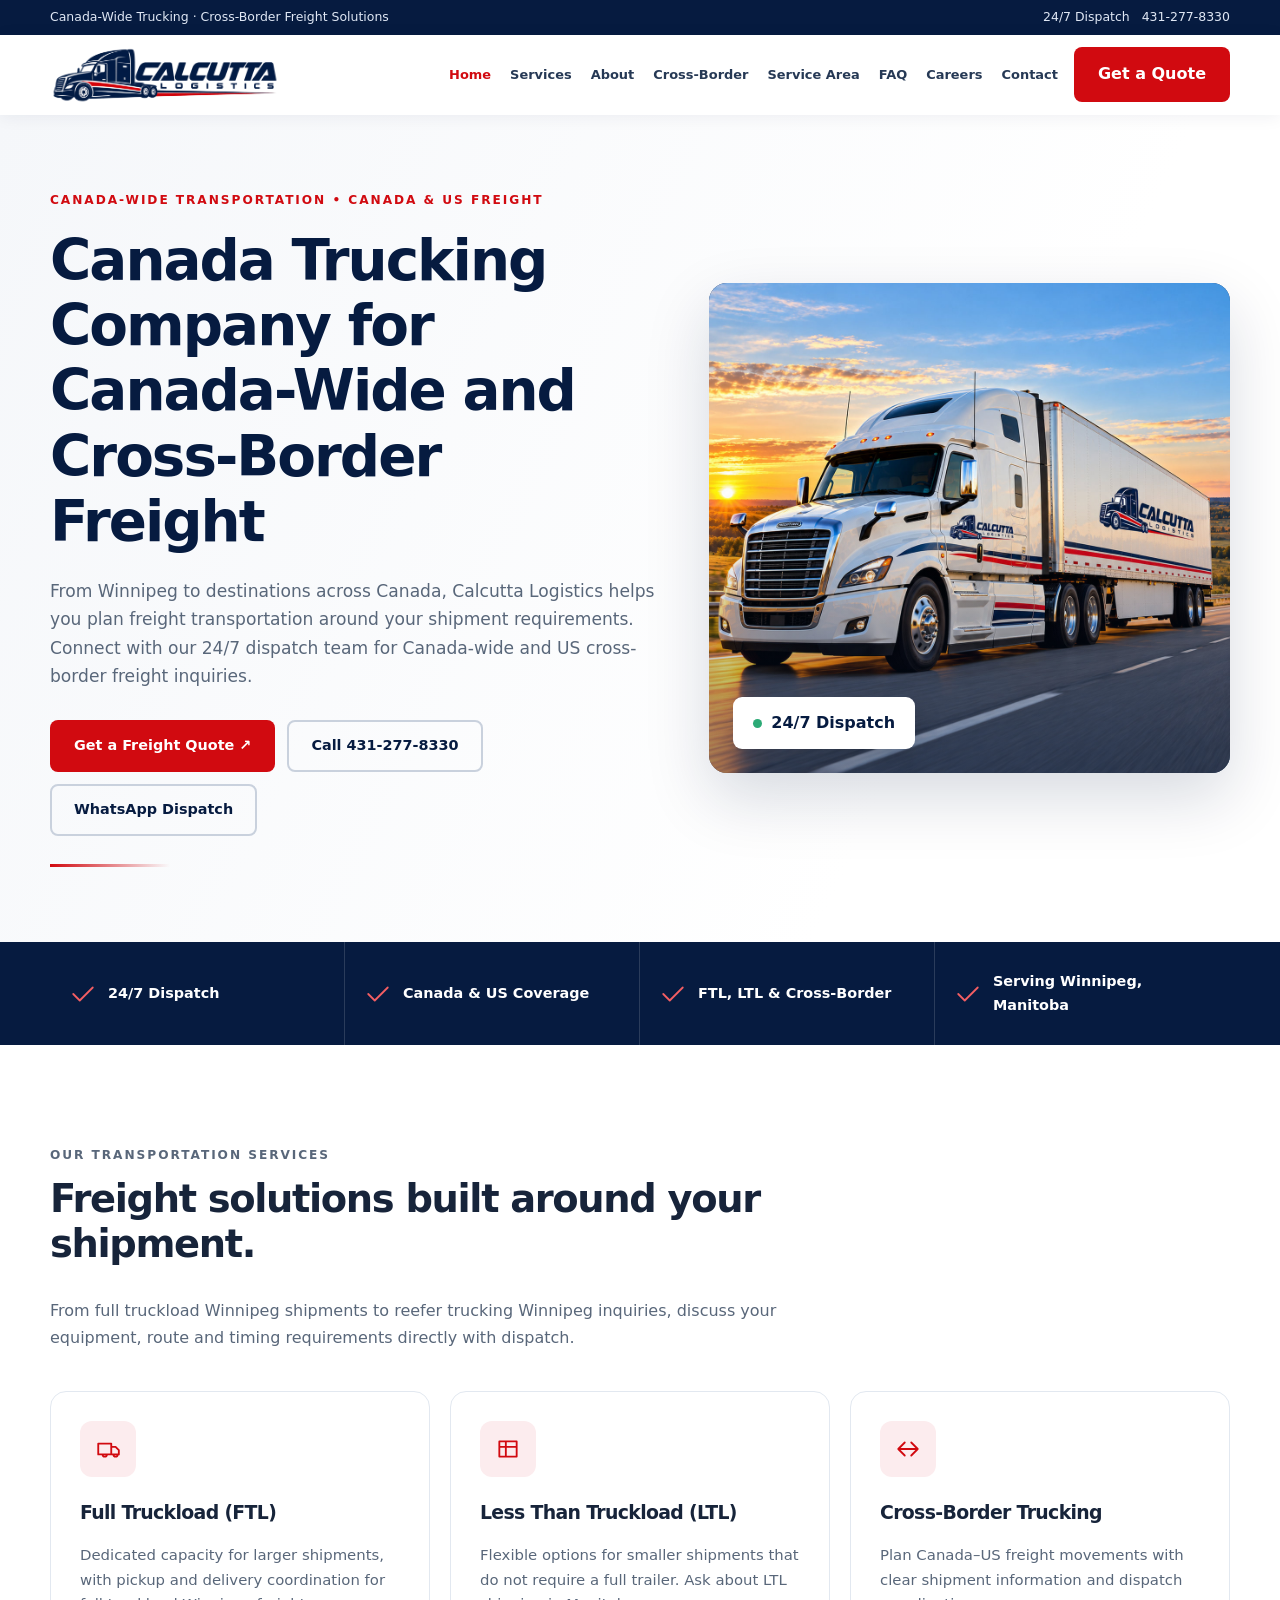
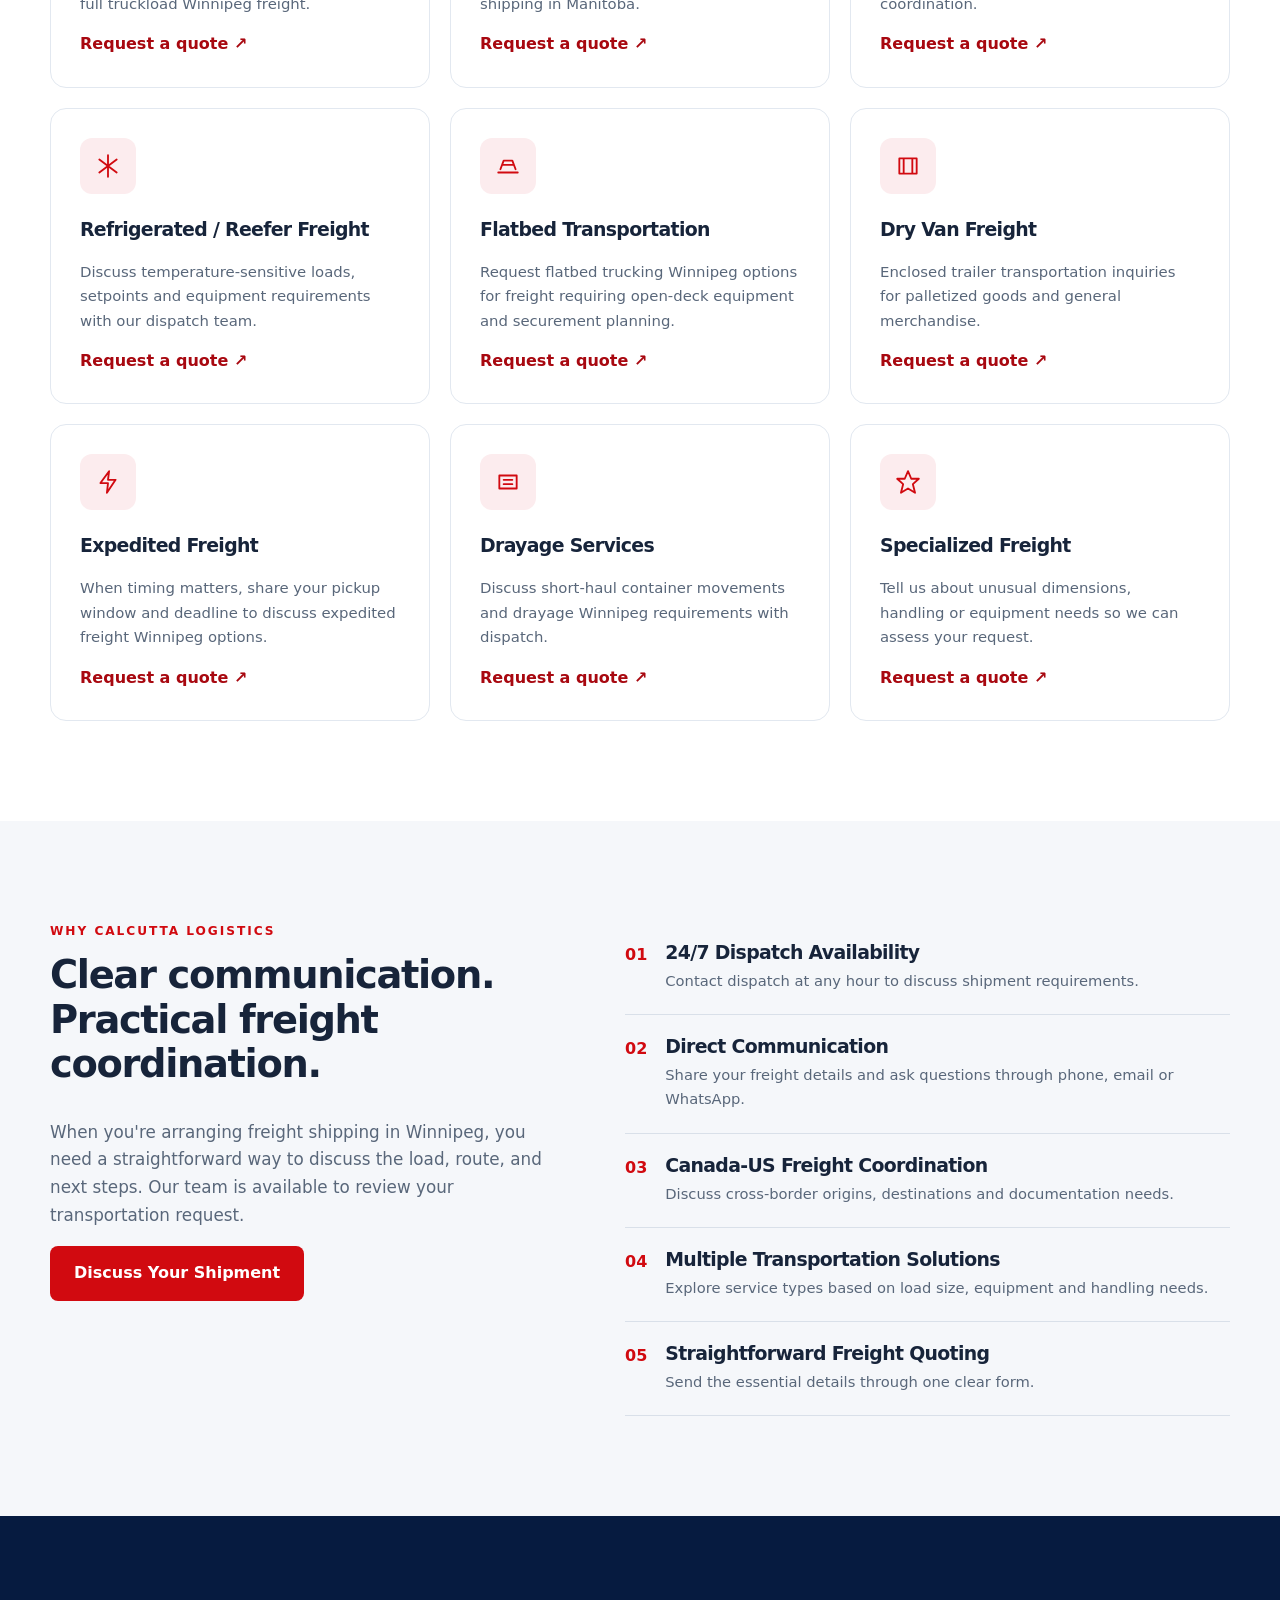
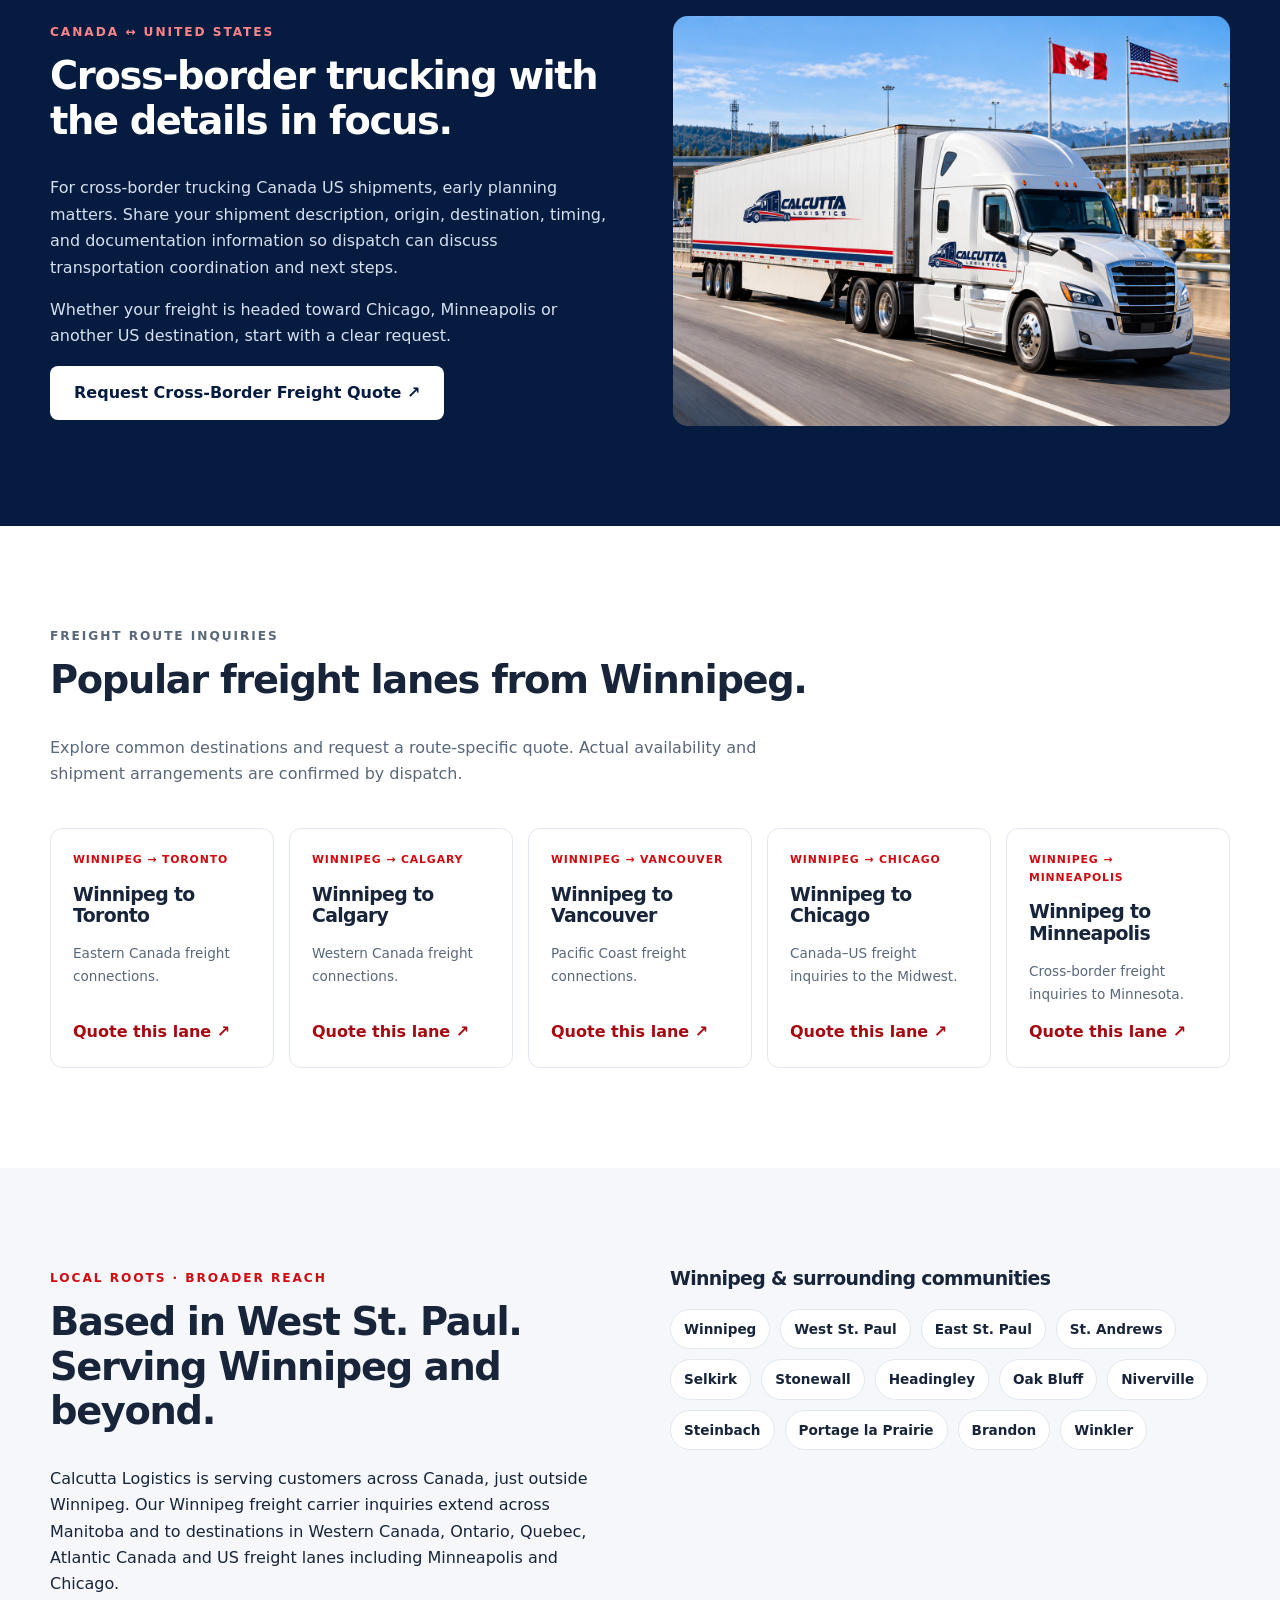
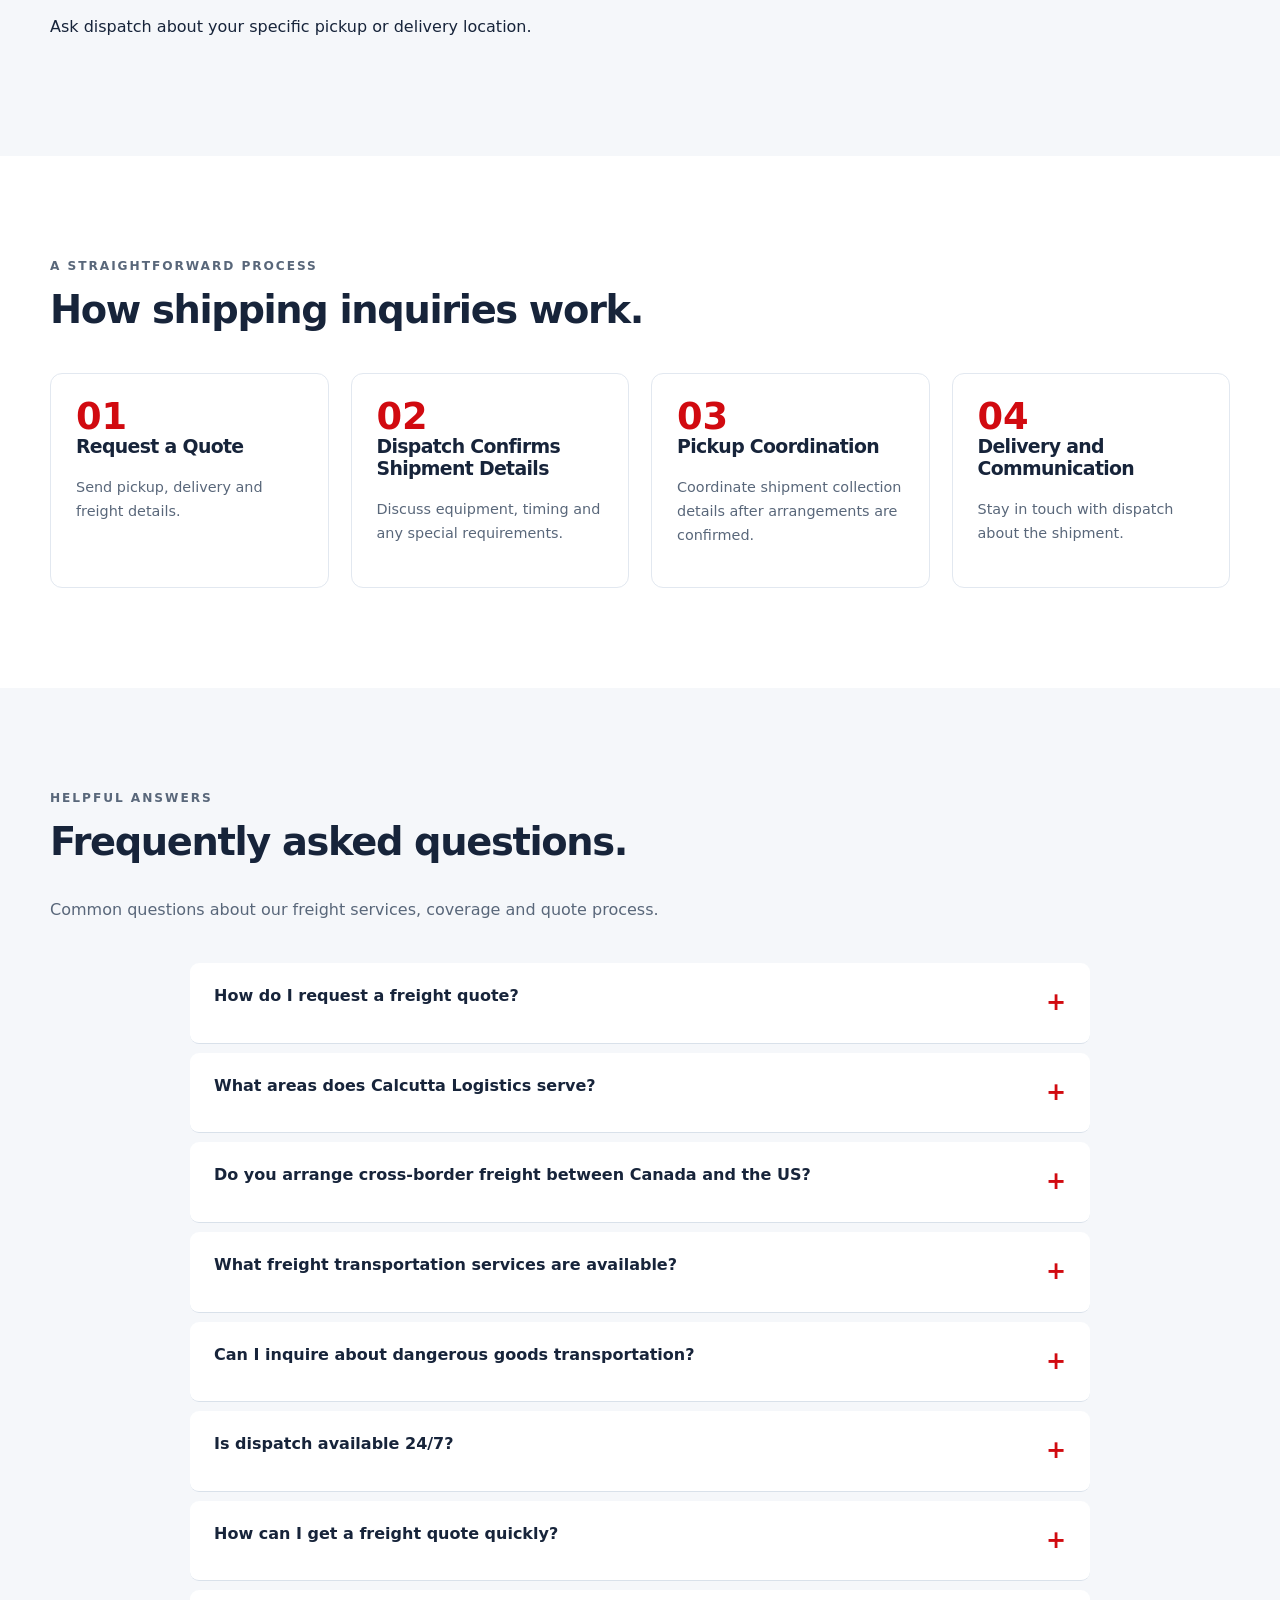
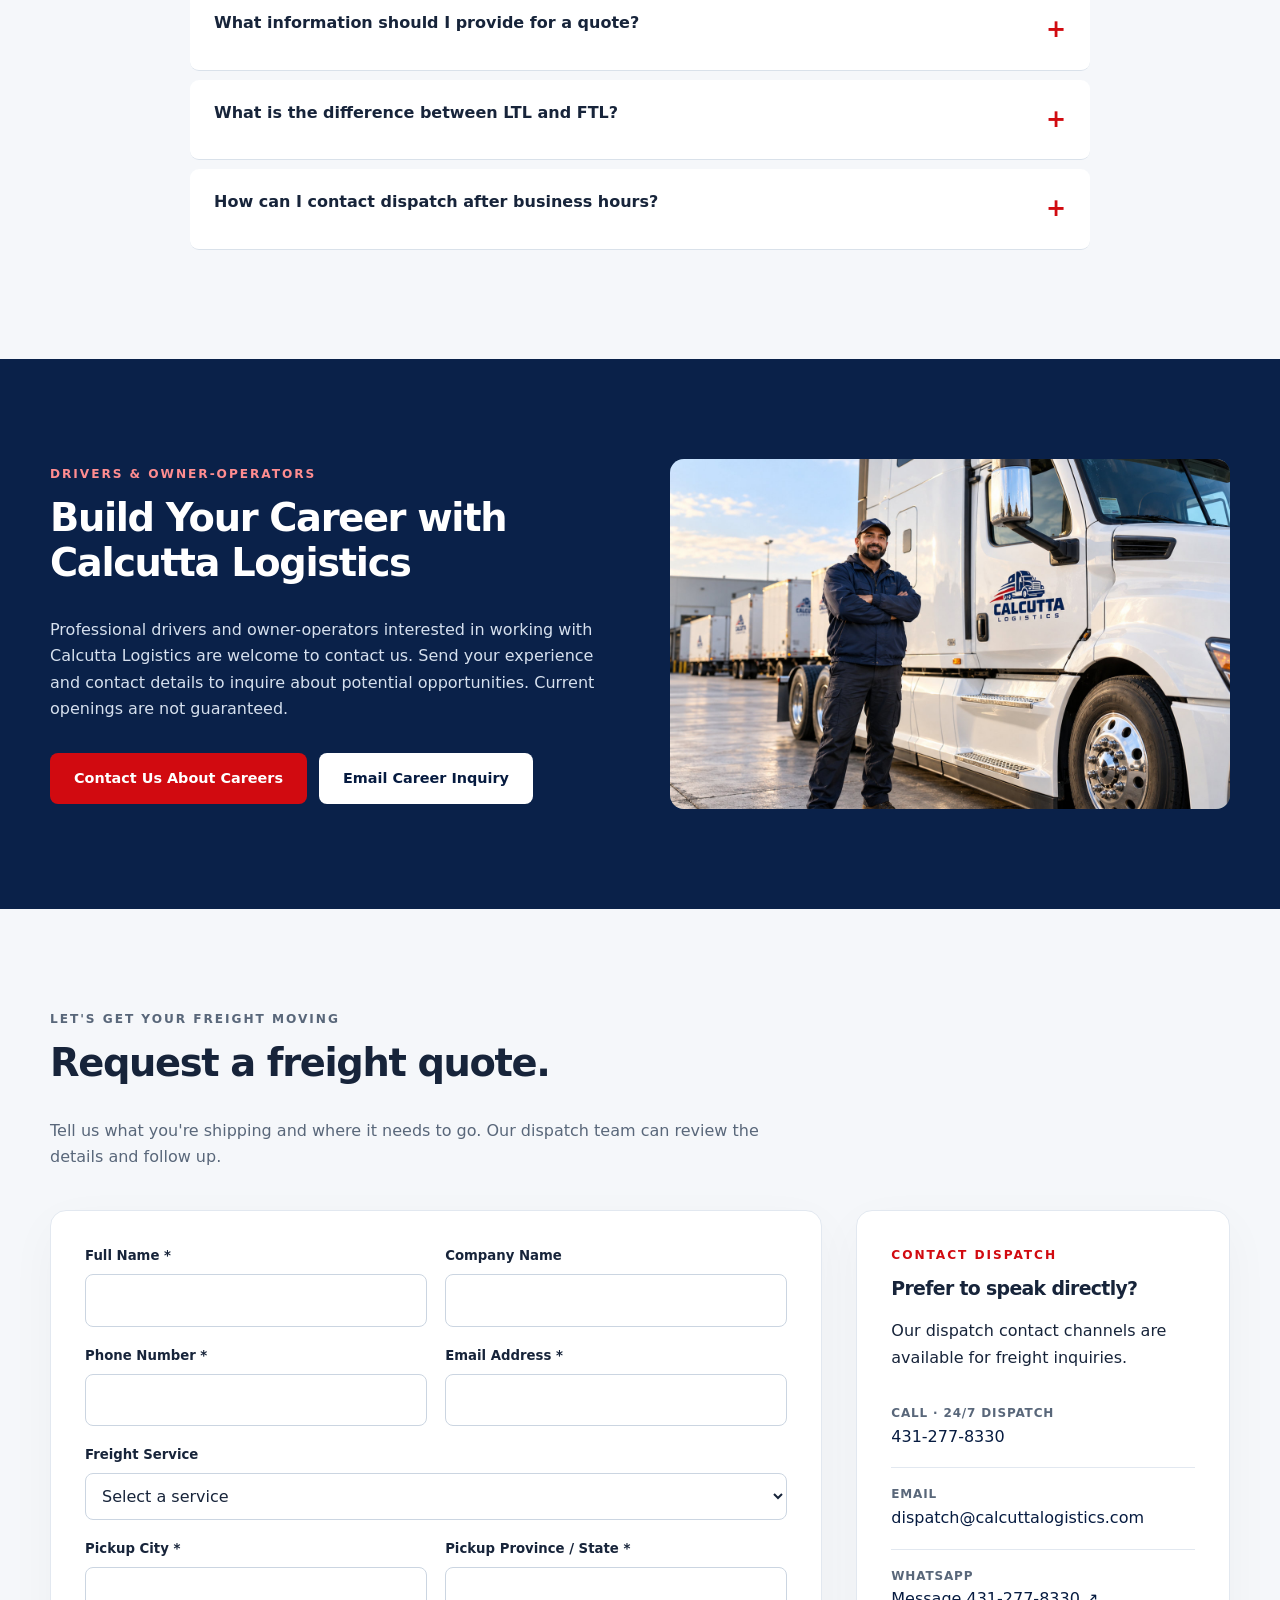
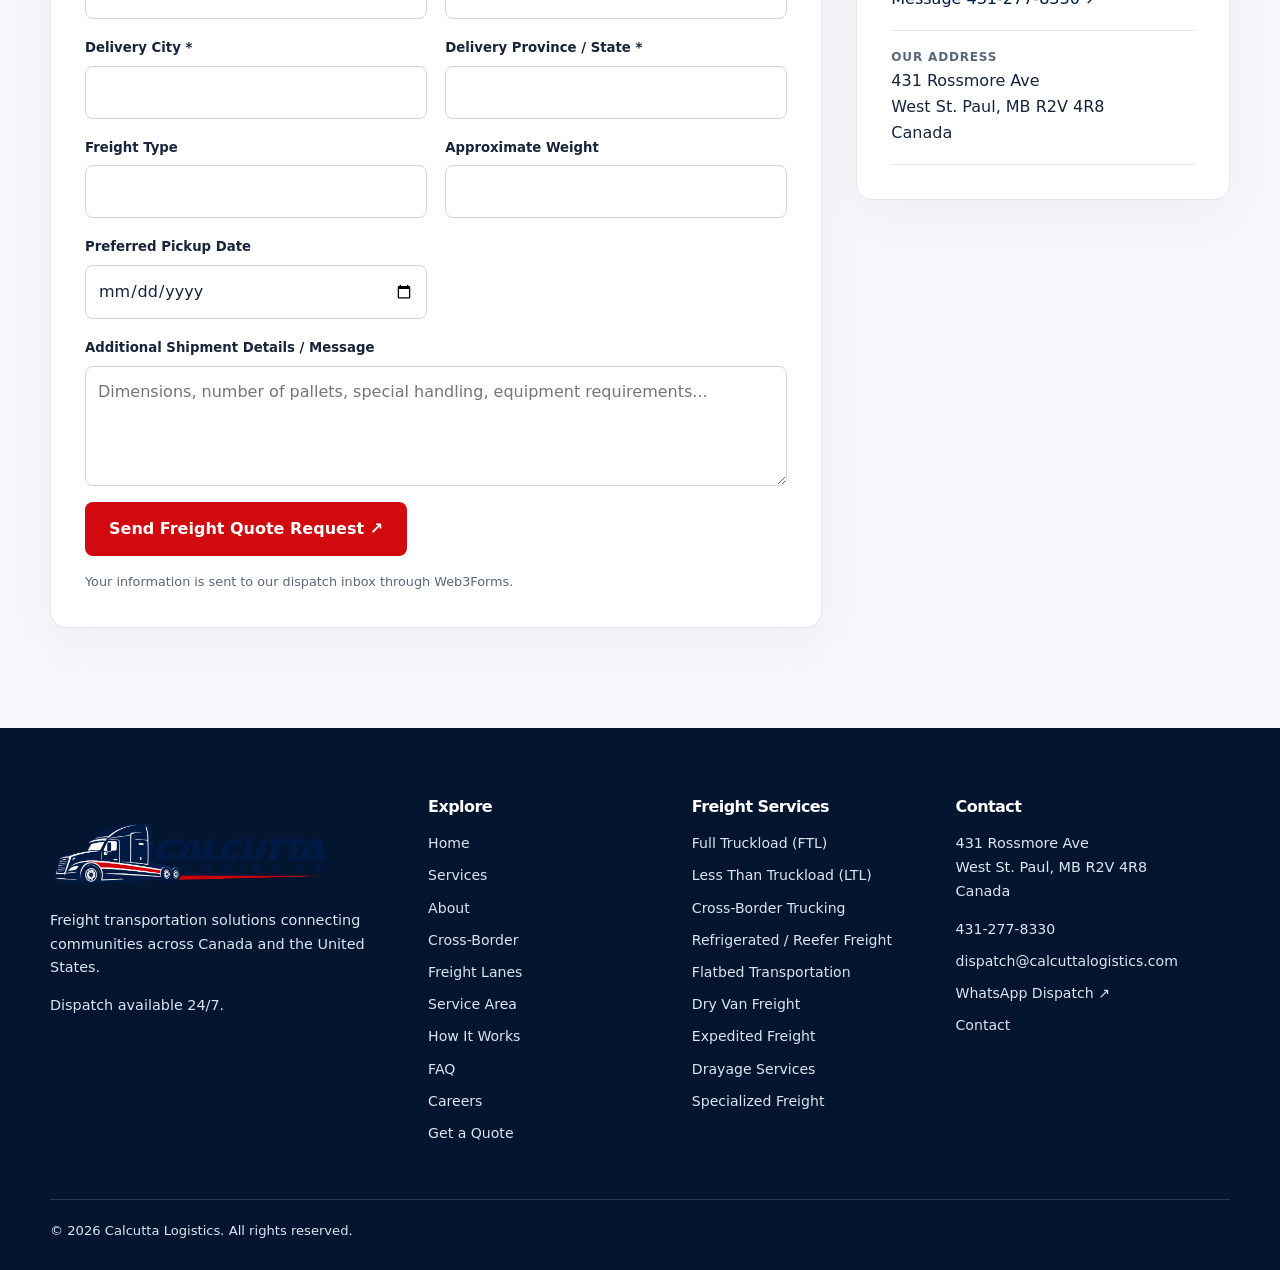
==== commit ae242be9: "Add files via upload" ====
--- a/index.html
+++ b/index.html
@@ -3,10 +3,10 @@
 :root{--navy:#061B40;--navy2:#0A1F44;--red:#D10A10;--ink:#17243A;--muted:#59677A;--pale:#F5F7FA;--line:#E2E8F0;--radius:16px}*{box-sizing:border-box}html{scroll-behavior:smooth;scroll-padding-top:94px}body{margin:0;color:var(--ink);font:16px/1.65 system-ui,-apple-system,"Segoe UI",sans-serif;background:white}a{color:inherit;text-decoration:none}button,input,select,textarea{font:inherit}button,a,input,select,textarea{outline-offset:4px}a:focus-visible,button:focus-visible,input:focus-visible,select:focus-visible,textarea:focus-visible,summary:focus-visible{outline:3px solid #f4a340}img{max-width:100%;display:block}h1,h2,h3,p{margin-top:0}h1,h2,h3{line-height:1.16;letter-spacing:-.035em}h1{font-size:clamp(2.45rem,4.4vw,4.65rem);max-width:750px}h2{font-size:clamp(2rem,3vw,3.15rem)}h3{font-size:1.18rem}.wrap{width:min(1180px,calc(100% - 40px));margin:auto}.section{padding:100px 0}.section-head{max-width:760px;margin-bottom:40px}.section-head p{color:var(--muted)}.eyebrow{color:var(--red);font-size:.76rem;font-weight:850;letter-spacing:.16em;text-transform:uppercase}.btn{display:inline-flex;align-items:center;justify-content:center;gap:10px;min-height:48px;padding:12px 22px;border-radius:8px;border:2px solid transparent;font-weight:750;cursor:pointer;transition:transform .2s,background .2s}.btn:hover{transform:translateY(-2px)}.btn-red{background:var(--red);color:white}.btn-red:hover{background:#ab0a10}.btn-outline{border-color:#c9d1dd;color:var(--navy);background:transparent}.btn-white{background:white;color:var(--navy)}.text-link{font-weight:800;color:#a80810}.text-link:hover{text-decoration:underline}.skip{position:absolute;top:-80px;left:15px;z-index:999;background:white;padding:10px}.skip:focus{top:10px}.topline{background:var(--navy);color:#dfe7f4;font-size:.78rem}.topline .wrap{display:flex;justify-content:space-between;gap:16px;padding:7px 0}.topline a:hover{text-decoration:underline}.header{position:sticky;top:0;background:#fff;z-index:100;box-shadow:0 2px 16px #061b4010}.header-inner{min-height:80px;display:flex;align-items:center;gap:24px}.brand{display:flex;align-items:center;gap:10px;min-width:180px}.brand-logo{width:65px;height:48px;object-fit:contain}.brand-name{font-size:.98rem;line-height:1.04;font-weight:900;letter-spacing:.035em;color:var(--navy)}.brand-name small{display:block;letter-spacing:.22em;font-size:.65rem;margin-top:5px}.nav{display:flex;align-items:center;gap:19px;margin-left:auto}.nav a{font-size:.81rem;font-weight:750;color:#263955;white-space:nowrap}.nav a:hover,.nav a.active{color:var(--red)}.menu-toggle{display:none;margin-left:auto;background:none;border:1px solid var(--line);border-radius:8px;padding:10px;cursor:pointer}.menu-toggle svg{display:block}.hero{background:linear-gradient(115deg,#f5f7fa 0%,#fff 72%);overflow:hidden}.hero-grid{min-height:650px;display:grid;grid-template-columns:1.08fr .92fr;align-items:center;gap:48px;padding:75px 0}.hero h1{margin:18px 0 23px;color:var(--navy)}.hero-copy>p:not(.eyebrow){color:var(--muted);font-size:1.07rem;max-width:610px}.hero-actions{display:flex;flex-wrap:wrap;gap:12px;margin-top:30px}.hero-actions .btn{font-size:.9rem}.hero-media{position:relative;min-height:490px;border-radius:18px;overflow:hidden;background:linear-gradient(135deg,#0b2853,#3d5e81);box-shadow:0 25px 65px #061b4028}.photo{position:absolute;inset:0;width:100%;height:100%;object-fit:cover}.hero-media:after{content:"";position:absolute;inset:0;background:linear-gradient(0deg,#061b405e,transparent 55%);pointer-events:none}.photo-fallback{position:absolute;inset:0;display:grid;place-items:center;color:#c9d9e9;text-align:center;padding:30px;font-size:1.4rem;font-weight:800;letter-spacing:.08em}.dispatch-badge{position:absolute;bottom:24px;left:24px;z-index:2;background:white;padding:13px 20px;border-radius:9px;color:var(--navy);font-weight:850;box-shadow:0 12px 30px #0002}.dispatch-badge i{display:inline-block;background:#2caa76;width:9px;height:9px;border-radius:50%;margin-right:9px}.facts{background:var(--navy);color:white}.facts-grid{display:grid;grid-template-columns:repeat(4,1fr)}.fact{padding:28px 20px;border-right:1px solid #ffffff25;font-weight:750;font-size:.9rem;display:flex;gap:12px;align-items:center}.fact:last-child{border:0}.fact svg{color:#f25e63;flex-shrink:0}.cards{display:grid;grid-template-columns:repeat(3,1fr);gap:20px}.service-card{border:1px solid var(--line);border-radius:var(--radius);padding:29px;display:flex;flex-direction:column;transition:box-shadow .2s,transform .2s;background:#fff;scroll-margin-top:100px}.service-card:hover{box-shadow:0 16px 40px #061b4012;transform:translateY(-3px)}.service-card p{color:var(--muted);font-size:.93rem;flex:1}.service-icon{background:#fcecee;color:var(--red);border-radius:12px;width:56px;height:56px;display:grid;place-items:center;margin-bottom:25px}.about{background:var(--pale)}.about-grid{display:grid;grid-template-columns:.9fr 1.1fr;gap:80px;align-items:start}.about-lead{color:var(--muted);font-size:1.05rem}.benefit{padding:21px 0;border-bottom:1px solid #d9e0e9;display:flex;gap:18px}.benefit b{color:var(--red)}.benefit h3{margin:0 0 5px}.benefit p{margin:0;color:var(--muted);font-size:.92rem}.feature{background:var(--navy);color:white;overflow:hidden}.feature-grid{display:grid;grid-template-columns:1fr 1fr;gap:65px;align-items:center}.feature p{color:#d6e0ee}.feature .eyebrow{color:#ff8487}.feature-photo{position:relative;min-height:410px;background:#24466b;border-radius:15px;overflow:hidden}.feature-photo .photo-fallback{font-size:1.15rem}.lanes-grid{display:grid;grid-template-columns:repeat(5,1fr);gap:15px}.lane{border:1px solid var(--line);border-radius:12px;padding:22px;background:white;display:flex;flex-direction:column}.lane-top{font-size:.68rem;letter-spacing:.08em;font-weight:850;color:var(--red)}.lane h3{margin:15px 0}.lane p{font-size:.85rem;color:var(--muted);flex:1}.area{background:var(--pale)}.area-grid{display:grid;grid-template-columns:1fr 1fr;gap:60px}.chips{display:flex;flex-wrap:wrap;gap:10px}.chip{background:white;border:1px solid var(--line);padding:8px 13px;border-radius:30px;font-size:.85rem;font-weight:650}.steps{display:grid;grid-template-columns:repeat(4,1fr);gap:22px}.step{position:relative;padding:25px;border:1px solid var(--line);border-radius:12px}.step-num{font-size:2.3rem;color:var(--red);font-weight:900;line-height:1}.step p{color:var(--muted);font-size:.9rem}.faq{background:var(--pale)}.faq-list{max-width:900px;margin:auto}.faq details{border-bottom:1px solid #d9e1ea;background:white;margin-bottom:9px;border-radius:9px}.faq summary{list-style:none;cursor:pointer;padding:20px 24px;font-weight:750;display:flex;justify-content:space-between;gap:20px}.faq summary::-webkit-details-marker{display:none}.faq details[open] summary span{transform:rotate(45deg)}.faq summary span{color:var(--red);font-size:1.5rem;transition:transform .2s}.faq details p{padding:0 24px 22px;color:var(--muted);margin:0}.careers{background:#0a2149;color:white}.careers-grid{display:grid;grid-template-columns:1fr 1fr;gap:60px;align-items:center}.careers p{color:#d6e0ee}.careers-photo{position:relative;min-height:350px;border-radius:14px;overflow:hidden;background:#315170}.quote{background:var(--pale)}.quote-grid{display:grid;grid-template-columns:minmax(0,1.55fr) minmax(260px,.75fr);gap:34px;align-items:start}.form-panel,.contact-panel{background:white;border:1px solid var(--line);border-radius:16px;padding:34px;box-shadow:0 15px 50px #061b4009}.form-grid{display:grid;grid-template-columns:1fr 1fr;gap:18px}.field{display:flex;flex-direction:column;gap:7px}.field.full{grid-column:1/-1}.field label{font-size:.83rem;font-weight:750}.field input,.field select,.field textarea{width:100%;min-width:0;border:1px solid #cbd5e1;border-radius:8px;background:white;padding:12px;color:var(--ink)}.field input:focus,.field select:focus,.field textarea:focus{border-color:var(--navy)}.field textarea{min-height:120px;resize:vertical}.field .hint{font-size:.75rem;color:var(--muted)}.form-status{margin:16px 0;font-weight:750}.form-status.error{color:#a00810}.form-status.success{color:#176d48}.contact-panel a{color:var(--navy);overflow-wrap:anywhere}.contact-row{padding:17px 0;border-bottom:1px solid var(--line)}.contact-row strong{display:block;font-size:.75rem;letter-spacing:.07em;color:var(--muted);text-transform:uppercase}.footer{background:#04152f;color:#dce5f1;padding:70px 0 28px}.footer-grid{display:grid;grid-template-columns:1.5fr 1fr 1fr 1.2fr;gap:35px}.footer h3{color:white;font-size:1rem}.footer a{display:block;margin:9px 0;font-size:.88rem}.footer a:hover{color:#ff9fa2}.footer p{font-size:.9rem}.footer .brand-name{color:white}.footer-bottom{border-top:1px solid #ffffff25;margin-top:45px;padding-top:20px;font-size:.82rem}.to-top{position:fixed;right:22px;bottom:22px;background:var(--red);color:white;border:0;border-radius:50%;width:48px;height:48px;cursor:pointer;box-shadow:0 7px 20px #0003;opacity:0;pointer-events:none;transition:opacity .2s;z-index:30}.to-top.visible{opacity:1;pointer-events:auto}.route-line{height:3px;width:120px;background:linear-gradient(90deg,var(--red),transparent);margin-top:28px;animation:route 3s ease-in-out infinite alternate}@keyframes route{to{transform:translateX(40px);opacity:.35}}@media(max-width:1100px){.nav{gap:11px}.nav a{font-size:.72rem}.header-inner>.btn{padding:10px 12px}.lanes-grid{grid-template-columns:repeat(3,1fr)}}@media(max-width:900px){.topline{display:none}.menu-toggle{display:block}.header-inner>.btn{margin-left:0}.nav{display:none;position:absolute;left:0;right:0;top:100%;background:white;box-shadow:0 15px 25px #061b4020;padding:18px 20px;flex-direction:column;align-items:stretch;gap:0}.nav.open{display:flex}.nav a{padding:11px;font-size:1rem}.hero-grid,.feature-grid,.careers-grid,.about-grid,.area-grid{grid-template-columns:1fr;gap:30px}.hero-grid{padding:60px 0}.hero-media{min-height:380px}.cards{grid-template-columns:repeat(2,1fr)}.facts-grid{grid-template-columns:repeat(2,1fr)}.steps{grid-template-columns:repeat(2,1fr)}.quote-grid{grid-template-columns:1fr}.footer-grid{grid-template-columns:repeat(2,1fr)}}@media(max-width:600px){.wrap{width:min(100% - 30px,1180px)}.section{padding:66px 0}.header-inner{min-height:68px;gap:10px}.brand{min-width:0}.brand-logo{width:49px;height:40px}.brand-name{font-size:.79rem}.brand-name small{font-size:.52rem}.header-inner>.btn{font-size:.73rem;padding:8px 10px;min-height:40px}.hero-grid{padding:44px 0}.hero h1{font-size:clamp(2.1rem,9vw,3rem)}.hero-media{min-height:285px}.hero-actions .btn{width:100%}.facts-grid,.cards,.lanes-grid,.steps,.footer-grid,.form-grid{grid-template-columns:1fr}.fact{padding:17px 8px;border-right:0;border-bottom:1px solid #ffffff25}.service-card{padding:24px}.feature-photo,.careers-photo{min-height:260px}.form-panel,.contact-panel{padding:22px}.footer{padding-top:55px}.field.full{grid-column:auto}}@media(prefers-reduced-motion:reduce){html{scroll-behavior:auto}*,*:before,*:after{animation-duration:.01ms!important;transition-duration:.01ms!important}}
 .brand{min-width:0;flex-shrink:0}.brand-logo{width:clamp(165px,18vw,255px);height:auto;max-height:80px;object-fit:contain}.footer .brand-logo{width:min(100%,280px);max-height:none}.header-inner{gap:16px}@media(max-width:1150px){.brand-logo{width:175px}.nav{gap:12px}}@media(max-width:420px){.brand-logo{width:168px}}</style><style>
 /* Integrated trucking photography */
-.flatbed-service-photo{display:block;width:100%;height:180px;object-fit:cover;border-radius:12px;margin:0 0 20px}
-#service-5{overflow:hidden}
+
+
 .hero-media .photo,.feature-photo .photo,.careers-photo .photo{object-fit:cover}
-@media(max-width:600px){.flatbed-service-photo{height:165px}}
-</style></head><body><a class="skip" href="#main">Skip to content</a><div class="topline"><div class="wrap"><span>Canada-Wide Trucking · Cross-Border Freight Solutions</span><span>24/7 Dispatch   <a href="tel:+14312778330">431-277-8330</a></span></div></div><header class="header" id="site-header"><div class="wrap header-inner"><a aria-label="Calcutta Logistics home" class="brand" href="#home"><img alt="Calcutta Logistics" class="brand-logo" height="682" src="assets/img/logo.png" width="2048"/></a><button aria-controls="main-nav" aria-expanded="false" aria-label="Open navigation" class="menu-toggle" type="button"><svg fill="none" height="24" stroke="currentColor" stroke-width="2" viewbox="0 0 24 24" width="24"><path d="M3 6h18M3 12h18M3 18h18"></path></svg></button><nav aria-label="Main navigation" class="nav" id="main-nav"><a href="#home">Home</a><a href="#services">Services</a><a href="#about">About</a><a href="#cross-border">Cross-Border</a><a href="#service-area">Service Area</a><a href="#faq">FAQ</a><a href="#careers">Careers</a><a href="#contact">Contact</a></nav><a class="btn btn-red" href="#quote">Get a Quote</a></div></header><main id="main"><section class="hero" id="home"><div class="wrap hero-grid"><div class="hero-copy"><p class="eyebrow">CANADA-WIDE TRANSPORTATION • CANADA &amp; US FREIGHT</p><h1>Canada Trucking Company for Canada-Wide and Cross-Border Freight</h1><p>From Winnipeg to destinations across Canada, Calcutta Logistics helps you plan freight transportation around your shipment requirements. Connect with our 24/7 dispatch team for Canada-wide and US cross-border freight inquiries.</p><div class="hero-actions"><a class="btn btn-red" href="#quote">Get a Freight Quote ↗</a><a class="btn btn-outline" href="tel:+14312778330">Call 431-277-8330</a><a class="btn btn-outline" href="https://wa.me/14312778330" rel="noopener noreferrer" target="_blank">WhatsApp Dispatch</a></div><div aria-hidden="true" class="route-line"></div></div><div class="hero-media"><div aria-hidden="true" class="photo-fallback">FREIGHT THAT MOVES<br/>WITH YOUR BUSINESS</div><img alt="Modern semi-truck traveling on a Canadian highway" class="photo" data-hide-on-error="" fetchpriority="high" height="1080" src="assets/img/hero-truck.jpg" width="960"/><div class="dispatch-badge"><i></i>24/7 Dispatch</div></div></div></section><div class="facts"><div class="wrap facts-grid"><div class="fact"><svg aria-hidden="true" fill="none" height="26" stroke="currentColor" stroke-linecap="round" stroke-linejoin="round" stroke-width="1.7" viewbox="0 0 24 24" width="26"><path d="M3 12l6 6L21 6"></path></svg> 24/7 Dispatch</div><div class="fact"><svg aria-hidden="true" fill="none" height="26" stroke="currentColor" stroke-linecap="round" stroke-linejoin="round" stroke-width="1.7" viewbox="0 0 24 24" width="26"><path d="M3 12l6 6L21 6"></path></svg> Canada &amp; US Coverage</div><div class="fact"><svg aria-hidden="true" fill="none" height="26" stroke="currentColor" stroke-linecap="round" stroke-linejoin="round" stroke-width="1.7" viewbox="0 0 24 24" width="26"><path d="M3 12l6 6L21 6"></path></svg> FTL, LTL &amp; Cross-Border</div><div class="fact"><svg aria-hidden="true" fill="none" height="26" stroke="currentColor" stroke-linecap="round" stroke-linejoin="round" stroke-width="1.7" viewbox="0 0 24 24" width="26"><path d="M3 12l6 6L21 6"></path></svg> Serving Winnipeg, Manitoba</div></div></div><section class="section" id="services"><div class="wrap"><div class="section-head"><p class="eyebrow">OUR TRANSPORTATION SERVICES</p><h2>Freight solutions built around your shipment.</h2><p>From full truckload Winnipeg shipments to reefer trucking Winnipeg inquiries, discuss your equipment, route and timing requirements directly with dispatch.</p></div><div class="cards"><article class="service-card" id="service-1"><div class="service-icon"><svg aria-hidden="true" fill="none" height="26" stroke="currentColor" stroke-linecap="round" stroke-linejoin="round" stroke-width="1.7" viewbox="0 0 24 24" width="26"><path d="M3 7h12v10H3z M15 10h4l3 3v4h-7 M7 17a2 2 0 1 0 4 0 M17 17a2 2 0 1 0 4 0"></path></svg></div><h3>Full Truckload (FTL)</h3><p>Dedicated capacity for larger shipments, with pickup and delivery coordination for full truckload Winnipeg freight.</p><a class="text-link service-cta" data-service="Full Truckload (FTL)" href="#quote">Request a quote <span aria-hidden="true">↗</span></a></article><article class="service-card" id="service-2"><div class="service-icon"><svg aria-hidden="true" fill="none" height="26" stroke="currentColor" stroke-linecap="round" stroke-linejoin="round" stroke-width="1.7" viewbox="0 0 24 24" width="26"><path d="M4 5h16v14H4z M4 10h16 M10 5v14"></path></svg></div><h3>Less Than Truckload (LTL)</h3><p>Flexible options for smaller shipments that do not require a full trailer. Ask about LTL shipping in Manitoba.</p><a class="text-link service-cta" data-service="Less Than Truckload (LTL)" href="#quote">Request a quote <span aria-hidden="true">↗</span></a></article><article class="service-card" id="service-3"><div class="service-icon"><svg aria-hidden="true" fill="none" height="26" stroke="currentColor" stroke-linecap="round" stroke-linejoin="round" stroke-width="1.7" viewbox="0 0 24 24" width="26"><path d="M3 12h18 M15 6l6 6-6 6 M9 6l-6 6 6 6"></path></svg></div><h3>Cross-Border Trucking</h3><p>Plan Canada–US freight movements with clear shipment information and dispatch coordination.</p><a class="text-link service-cta" data-service="Cross-Border Trucking" href="#quote">Request a quote <span aria-hidden="true">↗</span></a></article><article class="service-card" id="service-4"><div class="service-icon"><svg aria-hidden="true" fill="none" height="26" stroke="currentColor" stroke-linecap="round" stroke-linejoin="round" stroke-width="1.7" viewbox="0 0 24 24" width="26"><path d="M12 2v20 M4 6l16 12 M20 6L4 18"></path></svg></div><h3>Refrigerated / Reefer Freight</h3><p>Discuss temperature-sensitive loads, setpoints and equipment requirements with our dispatch team.</p><a class="text-link service-cta" data-service="Refrigerated / Reefer Freight" href="#quote">Request a quote <span aria-hidden="true">↗</span></a></article><article class="service-card" id="service-5"><img alt="Calcutta Logistics flatbed truck carrying secured steel pipes on a highway" class="flatbed-service-photo" height="900" loading="lazy" width="1400"/<div class="service-icon"><svg aria-hidden="true" fill="none" height="26" stroke="currentColor" stroke-linecap="round" stroke-linejoin="round" stroke-width="1.7" viewbox="0 0 24 24" width="26"><path d="M3 18h18 M5 15l3-8h8l3 8 M8 11h8"></path></svg></div><h3>Flatbed Transportation</h3><p>Request flatbed trucking Winnipeg options for freight requiring open-deck equipment and securement planning.</p><a class="text-link service-cta" data-service="Flatbed Transportation" href="#quote">Request a quote <span aria-hidden="true">↗</span></a></article><article class="service-card" id="service-6"><div class="service-icon"><svg aria-hidden="true" fill="none" height="26" stroke="currentColor" stroke-linecap="round" stroke-linejoin="round" stroke-width="1.7" viewbox="0 0 24 24" width="26"><path d="M4 5h16v14H4z M8 5v14 M16 5v14"></path></svg></div><h3>Dry Van Freight</h3><p>Enclosed trailer transportation inquiries for palletized goods and general merchandise.</p><a class="text-link service-cta" data-service="Dry Van Freight" href="#quote">Request a quote <span aria-hidden="true">↗</span></a></article><article class="service-card" id="service-7"><div class="service-icon"><svg aria-hidden="true" fill="none" height="26" stroke="currentColor" stroke-linecap="round" stroke-linejoin="round" stroke-width="1.7" viewbox="0 0 24 24" width="26"><path d="M13 2L5 13h7l-1 9 8-12h-7z"></path></svg></div><h3>Expedited Freight</h3><p>When timing matters, share your pickup window and deadline to discuss expedited freight Winnipeg options.</p><a class="text-link service-cta" data-service="Expedited Freight" href="#quote">Request a quote <span aria-hidden="true">↗</span></a></article><article class="service-card" id="service-8"><div class="service-icon"><svg aria-hidden="true" fill="none" height="26" stroke="currentColor" stroke-linecap="round" stroke-linejoin="round" stroke-width="1.7" viewbox="0 0 24 24" width="26"><path d="M4 6h16v12H4z M8 10h8 M8 14h8"></path></svg></div><h3>Drayage Services</h3><p>Discuss short-haul container movements and drayage Winnipeg requirements with dispatch.</p><a class="text-link service-cta" data-service="Drayage Services" href="#quote">Request a quote <span aria-hidden="true">↗</span></a></article><article class="service-card" id="service-9"><div class="service-icon"><svg aria-hidden="true" fill="none" height="26" stroke="currentColor" stroke-linecap="round" stroke-linejoin="round" stroke-width="1.7" viewbox="0 0 24 24" width="26"><path d="M12 2l3 7h7l-5.5 5 2 8-6.5-4-6.5 4 2-8L2 9h7z"></path></svg></div><h3>Specialized Freight</h3><p>Tell us about unusual dimensions, handling or equipment needs so we can assess your request.</p><a class="text-link service-cta" data-service="Specialized Freight" href="#quote">Request a quote <span aria-hidden="true">↗</span></a></article></div></div></section><section class="section about" id="about"><div class="wrap about-grid"><div><p class="eyebrow">WHY CALCUTTA LOGISTICS</p><h2>Clear communication. Practical freight coordination.</h2><p class="about-lead">When you're arranging freight shipping in Winnipeg, you need a straightforward way to discuss the load, route, and next steps. Our team is available to review your transportation request.</p><a class="btn btn-red" href="#quote">Discuss Your Shipment</a></div><div><div class="benefit"><b>01</b><div><h3>24/7 Dispatch Availability</h3><p>Contact dispatch at any hour to discuss shipment requirements.</p></div></div><div class="benefit"><b>02</b><div><h3>Direct Communication</h3><p>Share your freight details and ask questions through phone, email or WhatsApp.</p></div></div><div class="benefit"><b>03</b><div><h3>Canada-US Freight Coordination</h3><p>Discuss cross-border origins, destinations and documentation needs.</p></div></div><div class="benefit"><b>04</b><div><h3>Multiple Transportation Solutions</h3><p>Explore service types based on load size, equipment and handling needs.</p></div></div><div class="benefit"><b>05</b><div><h3>Straightforward Freight Quoting</h3><p>Send the essential details through one clear form.</p></div></div></div></div></section><section class="section feature" id="cross-border"><div class="wrap feature-grid"><div><p class="eyebrow">CANADA ↔ UNITED STATES</p><h2>Cross-border trucking with the details in focus.</h2><p>For cross-border trucking Canada US shipments, early planning matters. Share your shipment description, origin, destination, timing, and documentation information so dispatch can discuss transportation coordination and next steps.</p><p>Whether your freight is headed toward Chicago, Minneapolis or another US destination, start with a clear request.</p><a class="btn btn-white service-cta" data-service="Cross-Border Trucking" href="#quote">Request Cross-Border Freight Quote ↗</a></div><div class="feature-photo"><div aria-hidden="true" class="photo-fallback">CANADA · UNITED STATES</div><img alt="Freight truck on a North American highway" class="photo" data-hide-on-error="" height="800" loading="lazy" src="assets/img/cross-border-banner.jpg" width="1000"/></div></div></section><section class="section" id="lanes"><div class="wrap"><div class="section-head"><p class="eyebrow">FREIGHT ROUTE INQUIRIES</p><h2>Popular freight lanes from Winnipeg.</h2><p>Explore common destinations and request a route-specific quote. Actual availability and shipment arrangements are confirmed by dispatch.</p></div><div class="lanes-grid"><article class="lane"><span class="lane-top">WINNIPEG <span aria-hidden="true">→</span> TORONTO</span><h3>Winnipeg to Toronto</h3><p>Eastern Canada freight connections.</p><a class="text-link lane-cta" data-city="Toronto" data-region="Ontario" href="#quote">Quote this lane ↗</a></article><article class="lane"><span class="lane-top">WINNIPEG <span aria-hidden="true">→</span> CALGARY</span><h3>Winnipeg to Calgary</h3><p>Western Canada freight connections.</p><a class="text-link lane-cta" data-city="Calgary" data-region="Alberta" href="#quote">Quote this lane ↗</a></article><article class="lane"><span class="lane-top">WINNIPEG <span aria-hidden="true">→</span> VANCOUVER</span><h3>Winnipeg to Vancouver</h3><p>Pacific Coast freight connections.</p><a class="text-link lane-cta" data-city="Vancouver" data-region="British Columbia" href="#quote">Quote this lane ↗</a></article><article class="lane"><span class="lane-top">WINNIPEG <span aria-hidden="true">→</span> CHICAGO</span><h3>Winnipeg to Chicago</h3><p>Canada–US freight inquiries to the Midwest.</p><a class="text-link lane-cta" data-city="Chicago" data-region="Illinois" href="#quote">Quote this lane ↗</a></article><article class="lane"><span class="lane-top">WINNIPEG <span aria-hidden="true">→</span> MINNEAPOLIS</span><h3>Winnipeg to Minneapolis</h3><p>Cross-border freight inquiries to Minnesota.</p><a class="text-link lane-cta" data-city="Minneapolis" data-region="Minnesota" href="#quote">Quote this lane ↗</a></article></div></div></section><section class="section area" id="service-area"><div class="wrap area-grid"><div><p class="eyebrow">LOCAL ROOTS · BROADER REACH</p><h2>Based in West St. Paul. Serving Winnipeg and beyond.</h2><p>Calcutta Logistics is serving customers across Canada, just outside Winnipeg. Our Winnipeg freight carrier inquiries extend across Manitoba and to destinations in Western Canada, Ontario, Quebec, Atlantic Canada and US freight lanes including Minneapolis and Chicago.</p><p>Ask dispatch about your specific pickup or delivery location.</p></div><div><h3>Winnipeg &amp; surrounding communities</h3><div class="chips"><span class="chip">Winnipeg</span><span class="chip">West St. Paul</span><span class="chip">East St. Paul</span><span class="chip">St. Andrews</span><span class="chip">Selkirk</span><span class="chip">Stonewall</span><span class="chip">Headingley</span><span class="chip">Oak Bluff</span><span class="chip">Niverville</span><span class="chip">Steinbach</span><span class="chip">Portage la Prairie</span><span class="chip">Brandon</span><span class="chip">Winkler</span></div></div></div></section><section class="section" id="how-it-works"><div class="wrap"><div class="section-head"><p class="eyebrow">A STRAIGHTFORWARD PROCESS</p><h2>How shipping inquiries work.</h2></div><div class="steps"><article class="step"><div class="step-num">01</div><h3>Request a Quote</h3><p>Send pickup, delivery and freight details.</p></article><article class="step"><div class="step-num">02</div><h3>Dispatch Confirms Shipment Details</h3><p>Discuss equipment, timing and any special requirements.</p></article><article class="step"><div class="step-num">03</div><h3>Pickup Coordination</h3><p>Coordinate shipment collection details after arrangements are confirmed.</p></article><article class="step"><div class="step-num">04</div><h3>Delivery and Communication</h3><p>Stay in touch with dispatch about the shipment.</p></article></div></div></section><section class="section faq" id="faq"><div class="wrap"><div class="section-head"><p class="eyebrow">HELPFUL ANSWERS</p><h2>Frequently asked questions.</h2><p>Common questions about our freight services, coverage and quote process.</p></div><div class="faq-list"><details><summary>How do I request a freight quote?<span aria-hidden="true">+</span></summary><p>Complete the quote form below, call 431-277-8330, or email dispatch@calcuttalogistics.com with your shipment details.</p></details><details><summary>What areas does Calcutta Logistics serve?<span aria-hidden="true">+</span></summary><p>Calcutta Logistics serves Winnipeg and surrounding communities, destinations across Canada, and Canada–US freight lanes.</p></details><details><summary>Do you arrange cross-border freight between Canada and the US?<span aria-hidden="true">+</span></summary><p>You can inquire about Canada–US cross-border transportation. Share the origin, destination, freight description, and available shipment documentation so dispatch can discuss coordination.</p></details><details><summary>What freight transportation services are available?<span aria-hidden="true">+</span></summary><p>You can request information about FTL, LTL, cross-border trucking, reefer, flatbed, dry van, expedited, drayage, and specialized freight.</p></details><details><summary>Can I inquire about dangerous goods transportation?<span aria-hidden="true">+</span></summary><p>Yes, contact dispatch with the proper shipping name, classification, and shipment details. Acceptance and any special requirements must be confirmed before booking.</p></details><details><summary>Is dispatch available 24/7?<span aria-hidden="true">+</span></summary><p>Yes. Calcutta Logistics lists dispatch availability as 24/7. Call 431-277-8330 for shipment inquiries.</p></details><details><summary>How can I get a freight quote quickly?<span aria-hidden="true">+</span></summary><p>Provide complete pickup and delivery locations, freight dimensions and weight, equipment needs, and your preferred pickup date.</p></details><details><summary>What information should I provide for a quote?<span aria-hidden="true">+</span></summary><p>Include contact details, pickup and delivery cities and provinces or states, freight type, approximate weight, pickup date, and any handling instructions.</p></details><details><summary>What is the difference between LTL and FTL?<span aria-hidden="true">+</span></summary><p>LTL generally shares trailer space with other shipments, while FTL generally reserves a trailer for one shipment. The right option depends on the freight and route.</p></details><details><summary>How can I contact dispatch after business hours?<span aria-hidden="true">+</span></summary><p>Call 431-277-8330 or message the same number on WhatsApp. You can also email dispatch@calcuttalogistics.com.</p></details></div></div></section><section class="section careers" id="careers"><div class="wrap careers-grid"><div><p class="eyebrow" style="color:#ff8d90">DRIVERS &amp; OWNER-OPERATORS</p><h2>Build Your Career with Calcutta Logistics</h2><p>Professional drivers and owner-operators interested in working with Calcutta Logistics are welcome to contact us. Send your experience and contact details to inquire about potential opportunities. Current openings are not guaranteed.</p><div class="hero-actions"><a class="btn btn-red" href="#contact">Contact Us About Careers</a><a class="btn btn-white" href="mailto:dispatch@calcuttalogistics.com?subject=Career%20Inquiry%20-%20Calcutta%20Logistics">Email Career Inquiry</a></div></div><div class="careers-photo"><div aria-hidden="true" class="photo-fallback">JOIN THE JOURNEY</div><img alt="Professional truck driver beside a semi-truck" class="photo" data-hide-on-error="" height="800" loading="lazy" src="assets/img/careers-driver.jpg" width="1000"/></div></div></section><section class="section quote" id="quote"><div class="wrap"><div class="section-head"><p class="eyebrow">LET'S GET YOUR FREIGHT MOVING</p><h2>Request a freight quote.</h2><p>Tell us what you're shipping and where it needs to go. Our dispatch team can review the details and follow up.</p></div><div class="quote-grid"><div class="form-panel"><form action="https://api.web3forms.com/submit" id="quote-form" method="POST"><input name="access_key" type="hidden" value="62a9e994-2b94-4a5b-b3b8-6fc6856af5ac"/><input name="subject" type="hidden" value="New Freight Quote Request - Calcutta Logistics"/><input name="from_name" type="hidden" value="Calcutta Logistics Website"/><div aria-hidden="true" class="hidden-bot" style="position:absolute;left:-9999px"><label>Leave this field empty<input name="botcheck" tabindex="-1" type="checkbox"/></label></div><div class="form-grid"><div class="field"><label for="name">Full Name *</label><input autocomplete="name" id="name" name="name" required="" type="text"/></div><div class="field"><label for="company">Company Name</label><input autocomplete="organization" id="company" name="company" type="text"/></div><div class="field"><label for="phone">Phone Number *</label><input autocomplete="tel" id="phone" maxlength="25" minlength="7" name="phone" required="" type="tel"/></div><div class="field"><label for="email">Email Address *</label><input autocomplete="email" id="email" name="email" required="" type="email"/></div><div class="field full"><label for="service">Freight Service</label><select id="service" name="freight_service"><option value="">Select a service</option><option value="Full Truckload (FTL)">Full Truckload (FTL)</option><option value="Less Than Truckload (LTL)">Less Than Truckload (LTL)</option><option value="Cross-Border Trucking">Cross-Border Trucking</option><option value="Refrigerated / Reefer Freight">Refrigerated / Reefer Freight</option><option value="Flatbed Transportation">Flatbed Transportation</option><option value="Dry Van Freight">Dry Van Freight</option><option value="Expedited Freight">Expedited Freight</option><option value="Drayage Services">Drayage Services</option><option value="Specialized Freight">Specialized Freight</option></select></div><div class="field"><label for="pickup_city">Pickup City *</label><input autocomplete="off" id="pickup_city" maxlength="100" name="pickup_city" required=""/></div><div class="field"><label for="pickup_region">Pickup Province / State *</label><input autocomplete="off" id="pickup_region" maxlength="100" name="pickup_region" required=""/></div><div class="field"><label for="delivery_city">Delivery City *</label><input autocomplete="off" id="delivery_city" maxlength="100" name="delivery_city" required=""/></div><div class="field"><label for="delivery_region">Delivery Province / State *</label><input autocomplete="off" id="delivery_region" maxlength="100" name="delivery_region" required=""/></div><div class="field"><label for="freight_type">Freight Type</label><input id="freight_type" name="freight_type" type="text"/></div><div class="field"><label for="weight">Approximate Weight</label><input id="weight" name="weight" type="text"/></div><div class="field"><label for="pickup_date">Preferred Pickup Date</label><input id="pickup_date" name="pickup_date" type="date"/></div><div class="field full"><label for="message">Additional Shipment Details / Message</label><textarea id="message" maxlength="4000" name="message" placeholder="Dimensions, number of pallets, special handling, equipment requirements..."></textarea></div></div><p aria-live="polite" class="form-status" id="form-status" role="status"></p><button class="btn btn-red" id="submit-quote" type="submit">Send Freight Quote Request ↗</button><p style="font-size:.8rem;color:var(--muted);margin:15px 0 0">Your information is sent to our dispatch inbox through Web3Forms.</p></form></div><aside class="contact-panel"><p class="eyebrow">CONTACT DISPATCH</p><h3>Prefer to speak directly?</h3><p>Our dispatch contact channels are available for freight inquiries.</p><div class="contact-row"><strong>Call · 24/7 Dispatch</strong><a href="tel:+14312778330">431-277-8330</a></div><div class="contact-row"><strong>Email</strong><a href="mailto:dispatch@calcuttalogistics.com">dispatch@calcuttalogistics.com</a></div><div class="contact-row"><strong>WhatsApp</strong><a href="https://wa.me/14312778330" rel="noopener noreferrer" target="_blank">Message 431-277-8330 ↗</a></div><div class="contact-row"><strong>Our address</strong><span>431 Rossmore Ave<br/>West St. Paul, MB R2V 4R8<br/>Canada</span></div></aside></div></div></section></main><footer class="footer" id="contact"><div class="wrap"><div class="footer-grid"><div><a class="brand" href="#home"><img alt="Calcutta Logistics" class="brand-logo" height="682" src="assets/img/logo.png" width="2048"/></a><p>Freight transportation solutions connecting communities across Canada and the United States.</p><p>Dispatch available 24/7.</p></div><div><h3>Explore</h3><a href="#home">Home</a><a href="#services">Services</a><a href="#about">About</a><a href="#cross-border">Cross-Border</a><a href="#lanes">Freight Lanes</a><a href="#service-area">Service Area</a><a href="#how-it-works">How It Works</a><a href="#faq">FAQ</a><a href="#careers">Careers</a><a href="#quote">Get a Quote</a></div><div><h3>Freight Services</h3><a href="#service-1">Full Truckload (FTL)</a><a href="#service-2">Less Than Truckload (LTL)</a><a href="#service-3">Cross-Border Trucking</a><a href="#service-4">Refrigerated / Reefer Freight</a><a href="#service-5">Flatbed Transportation</a><a href="#service-6">Dry Van Freight</a><a href="#service-7">Expedited Freight</a><a href="#service-8">Drayage Services</a><a href="#service-9">Specialized Freight</a></div><div><h3>Contact</h3><p>431 Rossmore Ave<br/>West St. Paul, MB R2V 4R8<br/>Canada</p><a href="tel:+14312778330">431-277-8330</a><a href="mailto:dispatch@calcuttalogistics.com">dispatch@calcuttalogistics.com</a><a href="https://wa.me/14312778330" rel="noopener noreferrer" target="_blank">WhatsApp Dispatch ↗</a><a href="#contact">Contact</a></div></div><div class="footer-bottom">© <span id="year">2026</span> Calcutta Logistics. All rights reserved.</div></div></footer><button aria-label="Scroll to top" class="to-top" id="to-top">↑</button><script>
+@media(max-width:600px){}
+</style></head><body><a class="skip" href="#main">Skip to content</a><div class="topline"><div class="wrap"><span>Canada-Wide Trucking · Cross-Border Freight Solutions</span><span>24/7 Dispatch   <a href="tel:+14312778330">431-277-8330</a></span></div></div><header class="header" id="site-header"><div class="wrap header-inner"><a aria-label="Calcutta Logistics home" class="brand" href="#home"><img alt="Calcutta Logistics" class="brand-logo" height="682" src="assets/img/logo.png" width="2048"/></a><button aria-controls="main-nav" aria-expanded="false" aria-label="Open navigation" class="menu-toggle" type="button"><svg fill="none" height="24" stroke="currentColor" stroke-width="2" viewbox="0 0 24 24" width="24"><path d="M3 6h18M3 12h18M3 18h18"></path></svg></button><nav aria-label="Main navigation" class="nav" id="main-nav"><a href="#home">Home</a><a href="#services">Services</a><a href="#about">About</a><a href="#cross-border">Cross-Border</a><a href="#service-area">Service Area</a><a href="#faq">FAQ</a><a href="#careers">Careers</a><a href="#contact">Contact</a></nav><a class="btn btn-red" href="#quote">Get a Quote</a></div></header><main id="main"><section class="hero" id="home"><div class="wrap hero-grid"><div class="hero-copy"><p class="eyebrow">CANADA-WIDE TRANSPORTATION • CANADA &amp; US FREIGHT</p><h1>Canada Trucking Company for Canada-Wide and Cross-Border Freight</h1><p>From Winnipeg to destinations across Canada, Calcutta Logistics helps you plan freight transportation around your shipment requirements. Connect with our 24/7 dispatch team for Canada-wide and US cross-border freight inquiries.</p><div class="hero-actions"><a class="btn btn-red" href="#quote">Get a Freight Quote ↗</a><a class="btn btn-outline" href="tel:+14312778330">Call 431-277-8330</a><a class="btn btn-outline" href="https://wa.me/14312778330" rel="noopener noreferrer" target="_blank">WhatsApp Dispatch</a></div><div aria-hidden="true" class="route-line"></div></div><div class="hero-media"><div aria-hidden="true" class="photo-fallback">FREIGHT THAT MOVES<br/>WITH YOUR BUSINESS</div><img alt="Modern semi-truck traveling on a Canadian highway" class="photo" data-hide-on-error="" fetchpriority="high" height="1080" src="assets/img/hero-truck.jpg" width="960"/><div class="dispatch-badge"><i></i>24/7 Dispatch</div></div></div></section><div class="facts"><div class="wrap facts-grid"><div class="fact"><svg aria-hidden="true" fill="none" height="26" stroke="currentColor" stroke-linecap="round" stroke-linejoin="round" stroke-width="1.7" viewbox="0 0 24 24" width="26"><path d="M3 12l6 6L21 6"></path></svg> 24/7 Dispatch</div><div class="fact"><svg aria-hidden="true" fill="none" height="26" stroke="currentColor" stroke-linecap="round" stroke-linejoin="round" stroke-width="1.7" viewbox="0 0 24 24" width="26"><path d="M3 12l6 6L21 6"></path></svg> Canada &amp; US Coverage</div><div class="fact"><svg aria-hidden="true" fill="none" height="26" stroke="currentColor" stroke-linecap="round" stroke-linejoin="round" stroke-width="1.7" viewbox="0 0 24 24" width="26"><path d="M3 12l6 6L21 6"></path></svg> FTL, LTL &amp; Cross-Border</div><div class="fact"><svg aria-hidden="true" fill="none" height="26" stroke="currentColor" stroke-linecap="round" stroke-linejoin="round" stroke-width="1.7" viewbox="0 0 24 24" width="26"><path d="M3 12l6 6L21 6"></path></svg> Serving Winnipeg, Manitoba</div></div></div><section class="section" id="services"><div class="wrap"><div class="section-head"><p class="eyebrow">OUR TRANSPORTATION SERVICES</p><h2>Freight solutions built around your shipment.</h2><p>From full truckload Winnipeg shipments to reefer trucking Winnipeg inquiries, discuss your equipment, route and timing requirements directly with dispatch.</p></div><div class="cards"><article class="service-card" id="service-1"><div class="service-icon"><svg aria-hidden="true" fill="none" height="26" stroke="currentColor" stroke-linecap="round" stroke-linejoin="round" stroke-width="1.7" viewbox="0 0 24 24" width="26"><path d="M3 7h12v10H3z M15 10h4l3 3v4h-7 M7 17a2 2 0 1 0 4 0 M17 17a2 2 0 1 0 4 0"></path></svg></div><h3>Full Truckload (FTL)</h3><p>Dedicated capacity for larger shipments, with pickup and delivery coordination for full truckload Winnipeg freight.</p><a class="text-link service-cta" data-service="Full Truckload (FTL)" href="#quote">Request a quote <span aria-hidden="true">↗</span></a></article><article class="service-card" id="service-2"><div class="service-icon"><svg aria-hidden="true" fill="none" height="26" stroke="currentColor" stroke-linecap="round" stroke-linejoin="round" stroke-width="1.7" viewbox="0 0 24 24" width="26"><path d="M4 5h16v14H4z M4 10h16 M10 5v14"></path></svg></div><h3>Less Than Truckload (LTL)</h3><p>Flexible options for smaller shipments that do not require a full trailer. Ask about LTL shipping in Manitoba.</p><a class="text-link service-cta" data-service="Less Than Truckload (LTL)" href="#quote">Request a quote <span aria-hidden="true">↗</span></a></article><article class="service-card" id="service-3"><div class="service-icon"><svg aria-hidden="true" fill="none" height="26" stroke="currentColor" stroke-linecap="round" stroke-linejoin="round" stroke-width="1.7" viewbox="0 0 24 24" width="26"><path d="M3 12h18 M15 6l6 6-6 6 M9 6l-6 6 6 6"></path></svg></div><h3>Cross-Border Trucking</h3><p>Plan Canada–US freight movements with clear shipment information and dispatch coordination.</p><a class="text-link service-cta" data-service="Cross-Border Trucking" href="#quote">Request a quote <span aria-hidden="true">↗</span></a></article><article class="service-card" id="service-4"><div class="service-icon"><svg aria-hidden="true" fill="none" height="26" stroke="currentColor" stroke-linecap="round" stroke-linejoin="round" stroke-width="1.7" viewbox="0 0 24 24" width="26"><path d="M12 2v20 M4 6l16 12 M20 6L4 18"></path></svg></div><h3>Refrigerated / Reefer Freight</h3><p>Discuss temperature-sensitive loads, setpoints and equipment requirements with our dispatch team.</p><a class="text-link service-cta" data-service="Refrigerated / Reefer Freight" href="#quote">Request a quote <span aria-hidden="true">↗</span></a></article><article class="service-card" id="service-5"><div class="service-icon"><svg aria-hidden="true" fill="none" height="26" stroke="currentColor" stroke-linecap="round" stroke-linejoin="round" stroke-width="1.7" viewbox="0 0 24 24" width="26"><path d="M3 18h18 M5 15l3-8h8l3 8 M8 11h8"></path></svg></div><h3>Flatbed Transportation</h3><p>Request flatbed trucking Winnipeg options for freight requiring open-deck equipment and securement planning.</p><a class="text-link service-cta" data-service="Flatbed Transportation" href="#quote">Request a quote <span aria-hidden="true">↗</span></a></article><article class="service-card" id="service-6"><div class="service-icon"><svg aria-hidden="true" fill="none" height="26" stroke="currentColor" stroke-linecap="round" stroke-linejoin="round" stroke-width="1.7" viewbox="0 0 24 24" width="26"><path d="M4 5h16v14H4z M8 5v14 M16 5v14"></path></svg></div><h3>Dry Van Freight</h3><p>Enclosed trailer transportation inquiries for palletized goods and general merchandise.</p><a class="text-link service-cta" data-service="Dry Van Freight" href="#quote">Request a quote <span aria-hidden="true">↗</span></a></article><article class="service-card" id="service-7"><div class="service-icon"><svg aria-hidden="true" fill="none" height="26" stroke="currentColor" stroke-linecap="round" stroke-linejoin="round" stroke-width="1.7" viewbox="0 0 24 24" width="26"><path d="M13 2L5 13h7l-1 9 8-12h-7z"></path></svg></div><h3>Expedited Freight</h3><p>When timing matters, share your pickup window and deadline to discuss expedited freight Winnipeg options.</p><a class="text-link service-cta" data-service="Expedited Freight" href="#quote">Request a quote <span aria-hidden="true">↗</span></a></article><article class="service-card" id="service-8"><div class="service-icon"><svg aria-hidden="true" fill="none" height="26" stroke="currentColor" stroke-linecap="round" stroke-linejoin="round" stroke-width="1.7" viewbox="0 0 24 24" width="26"><path d="M4 6h16v12H4z M8 10h8 M8 14h8"></path></svg></div><h3>Drayage Services</h3><p>Discuss short-haul container movements and drayage Winnipeg requirements with dispatch.</p><a class="text-link service-cta" data-service="Drayage Services" href="#quote">Request a quote <span aria-hidden="true">↗</span></a></article><article class="service-card" id="service-9"><div class="service-icon"><svg aria-hidden="true" fill="none" height="26" stroke="currentColor" stroke-linecap="round" stroke-linejoin="round" stroke-width="1.7" viewbox="0 0 24 24" width="26"><path d="M12 2l3 7h7l-5.5 5 2 8-6.5-4-6.5 4 2-8L2 9h7z"></path></svg></div><h3>Specialized Freight</h3><p>Tell us about unusual dimensions, handling or equipment needs so we can assess your request.</p><a class="text-link service-cta" data-service="Specialized Freight" href="#quote">Request a quote <span aria-hidden="true">↗</span></a></article></div></div></section><section class="section about" id="about"><div class="wrap about-grid"><div><p class="eyebrow">WHY CALCUTTA LOGISTICS</p><h2>Clear communication. Practical freight coordination.</h2><p class="about-lead">When you're arranging freight shipping in Winnipeg, you need a straightforward way to discuss the load, route, and next steps. Our team is available to review your transportation request.</p><a class="btn btn-red" href="#quote">Discuss Your Shipment</a></div><div><div class="benefit"><b>01</b><div><h3>24/7 Dispatch Availability</h3><p>Contact dispatch at any hour to discuss shipment requirements.</p></div></div><div class="benefit"><b>02</b><div><h3>Direct Communication</h3><p>Share your freight details and ask questions through phone, email or WhatsApp.</p></div></div><div class="benefit"><b>03</b><div><h3>Canada-US Freight Coordination</h3><p>Discuss cross-border origins, destinations and documentation needs.</p></div></div><div class="benefit"><b>04</b><div><h3>Multiple Transportation Solutions</h3><p>Explore service types based on load size, equipment and handling needs.</p></div></div><div class="benefit"><b>05</b><div><h3>Straightforward Freight Quoting</h3><p>Send the essential details through one clear form.</p></div></div></div></div></section><section class="section feature" id="cross-border"><div class="wrap feature-grid"><div><p class="eyebrow">CANADA ↔ UNITED STATES</p><h2>Cross-border trucking with the details in focus.</h2><p>For cross-border trucking Canada US shipments, early planning matters. Share your shipment description, origin, destination, timing, and documentation information so dispatch can discuss transportation coordination and next steps.</p><p>Whether your freight is headed toward Chicago, Minneapolis or another US destination, start with a clear request.</p><a class="btn btn-white service-cta" data-service="Cross-Border Trucking" href="#quote">Request Cross-Border Freight Quote ↗</a></div><div class="feature-photo"><div aria-hidden="true" class="photo-fallback">CANADA · UNITED STATES</div><img alt="Freight truck on a North American highway" class="photo" data-hide-on-error="" height="800" loading="lazy" src="assets/img/cross-border-banner.jpg" width="1000"/></div></div></section><section class="section" id="lanes"><div class="wrap"><div class="section-head"><p class="eyebrow">FREIGHT ROUTE INQUIRIES</p><h2>Popular freight lanes from Winnipeg.</h2><p>Explore common destinations and request a route-specific quote. Actual availability and shipment arrangements are confirmed by dispatch.</p></div><div class="lanes-grid"><article class="lane"><span class="lane-top">WINNIPEG <span aria-hidden="true">→</span> TORONTO</span><h3>Winnipeg to Toronto</h3><p>Eastern Canada freight connections.</p><a class="text-link lane-cta" data-city="Toronto" data-region="Ontario" href="#quote">Quote this lane ↗</a></article><article class="lane"><span class="lane-top">WINNIPEG <span aria-hidden="true">→</span> CALGARY</span><h3>Winnipeg to Calgary</h3><p>Western Canada freight connections.</p><a class="text-link lane-cta" data-city="Calgary" data-region="Alberta" href="#quote">Quote this lane ↗</a></article><article class="lane"><span class="lane-top">WINNIPEG <span aria-hidden="true">→</span> VANCOUVER</span><h3>Winnipeg to Vancouver</h3><p>Pacific Coast freight connections.</p><a class="text-link lane-cta" data-city="Vancouver" data-region="British Columbia" href="#quote">Quote this lane ↗</a></article><article class="lane"><span class="lane-top">WINNIPEG <span aria-hidden="true">→</span> CHICAGO</span><h3>Winnipeg to Chicago</h3><p>Canada–US freight inquiries to the Midwest.</p><a class="text-link lane-cta" data-city="Chicago" data-region="Illinois" href="#quote">Quote this lane ↗</a></article><article class="lane"><span class="lane-top">WINNIPEG <span aria-hidden="true">→</span> MINNEAPOLIS</span><h3>Winnipeg to Minneapolis</h3><p>Cross-border freight inquiries to Minnesota.</p><a class="text-link lane-cta" data-city="Minneapolis" data-region="Minnesota" href="#quote">Quote this lane ↗</a></article></div></div></section><section class="section area" id="service-area"><div class="wrap area-grid"><div><p class="eyebrow">LOCAL ROOTS · BROADER REACH</p><h2>Based in West St. Paul. Serving Winnipeg and beyond.</h2><p>Calcutta Logistics is serving customers across Canada, just outside Winnipeg. Our Winnipeg freight carrier inquiries extend across Manitoba and to destinations in Western Canada, Ontario, Quebec, Atlantic Canada and US freight lanes including Minneapolis and Chicago.</p><p>Ask dispatch about your specific pickup or delivery location.</p></div><div><h3>Winnipeg &amp; surrounding communities</h3><div class="chips"><span class="chip">Winnipeg</span><span class="chip">West St. Paul</span><span class="chip">East St. Paul</span><span class="chip">St. Andrews</span><span class="chip">Selkirk</span><span class="chip">Stonewall</span><span class="chip">Headingley</span><span class="chip">Oak Bluff</span><span class="chip">Niverville</span><span class="chip">Steinbach</span><span class="chip">Portage la Prairie</span><span class="chip">Brandon</span><span class="chip">Winkler</span></div></div></div></section><section class="section" id="how-it-works"><div class="wrap"><div class="section-head"><p class="eyebrow">A STRAIGHTFORWARD PROCESS</p><h2>How shipping inquiries work.</h2></div><div class="steps"><article class="step"><div class="step-num">01</div><h3>Request a Quote</h3><p>Send pickup, delivery and freight details.</p></article><article class="step"><div class="step-num">02</div><h3>Dispatch Confirms Shipment Details</h3><p>Discuss equipment, timing and any special requirements.</p></article><article class="step"><div class="step-num">03</div><h3>Pickup Coordination</h3><p>Coordinate shipment collection details after arrangements are confirmed.</p></article><article class="step"><div class="step-num">04</div><h3>Delivery and Communication</h3><p>Stay in touch with dispatch about the shipment.</p></article></div></div></section><section class="section faq" id="faq"><div class="wrap"><div class="section-head"><p class="eyebrow">HELPFUL ANSWERS</p><h2>Frequently asked questions.</h2><p>Common questions about our freight services, coverage and quote process.</p></div><div class="faq-list"><details><summary>How do I request a freight quote?<span aria-hidden="true">+</span></summary><p>Complete the quote form below, call 431-277-8330, or email dispatch@calcuttalogistics.com with your shipment details.</p></details><details><summary>What areas does Calcutta Logistics serve?<span aria-hidden="true">+</span></summary><p>Calcutta Logistics serves Winnipeg and surrounding communities, destinations across Canada, and Canada–US freight lanes.</p></details><details><summary>Do you arrange cross-border freight between Canada and the US?<span aria-hidden="true">+</span></summary><p>You can inquire about Canada–US cross-border transportation. Share the origin, destination, freight description, and available shipment documentation so dispatch can discuss coordination.</p></details><details><summary>What freight transportation services are available?<span aria-hidden="true">+</span></summary><p>You can request information about FTL, LTL, cross-border trucking, reefer, flatbed, dry van, expedited, drayage, and specialized freight.</p></details><details><summary>Can I inquire about dangerous goods transportation?<span aria-hidden="true">+</span></summary><p>Yes, contact dispatch with the proper shipping name, classification, and shipment details. Acceptance and any special requirements must be confirmed before booking.</p></details><details><summary>Is dispatch available 24/7?<span aria-hidden="true">+</span></summary><p>Yes. Calcutta Logistics lists dispatch availability as 24/7. Call 431-277-8330 for shipment inquiries.</p></details><details><summary>How can I get a freight quote quickly?<span aria-hidden="true">+</span></summary><p>Provide complete pickup and delivery locations, freight dimensions and weight, equipment needs, and your preferred pickup date.</p></details><details><summary>What information should I provide for a quote?<span aria-hidden="true">+</span></summary><p>Include contact details, pickup and delivery cities and provinces or states, freight type, approximate weight, pickup date, and any handling instructions.</p></details><details><summary>What is the difference between LTL and FTL?<span aria-hidden="true">+</span></summary><p>LTL generally shares trailer space with other shipments, while FTL generally reserves a trailer for one shipment. The right option depends on the freight and route.</p></details><details><summary>How can I contact dispatch after business hours?<span aria-hidden="true">+</span></summary><p>Call 431-277-8330 or message the same number on WhatsApp. You can also email dispatch@calcuttalogistics.com.</p></details></div></div></section><section class="section careers" id="careers"><div class="wrap careers-grid"><div><p class="eyebrow" style="color:#ff8d90">DRIVERS &amp; OWNER-OPERATORS</p><h2>Build Your Career with Calcutta Logistics</h2><p>Professional drivers and owner-operators interested in working with Calcutta Logistics are welcome to contact us. Send your experience and contact details to inquire about potential opportunities. Current openings are not guaranteed.</p><div class="hero-actions"><a class="btn btn-red" href="#contact">Contact Us About Careers</a><a class="btn btn-white" href="mailto:dispatch@calcuttalogistics.com?subject=Career%20Inquiry%20-%20Calcutta%20Logistics">Email Career Inquiry</a></div></div><div class="careers-photo"><div aria-hidden="true" class="photo-fallback">JOIN THE JOURNEY</div><img alt="Professional truck driver beside a semi-truck" class="photo" data-hide-on-error="" height="800" loading="lazy" src="assets/img/careers-driver.jpg" width="1000"/></div></div></section><section class="section quote" id="quote"><div class="wrap"><div class="section-head"><p class="eyebrow">LET'S GET YOUR FREIGHT MOVING</p><h2>Request a freight quote.</h2><p>Tell us what you're shipping and where it needs to go. Our dispatch team can review the details and follow up.</p></div><div class="quote-grid"><div class="form-panel"><form action="https://api.web3forms.com/submit" id="quote-form" method="POST"><input name="access_key" type="hidden" value="62a9e994-2b94-4a5b-b3b8-6fc6856af5ac"/><input name="subject" type="hidden" value="New Freight Quote Request - Calcutta Logistics"/><input name="from_name" type="hidden" value="Calcutta Logistics Website"/><div aria-hidden="true" class="hidden-bot" style="position:absolute;left:-9999px"><label>Leave this field empty<input name="botcheck" tabindex="-1" type="checkbox"/></label></div><div class="form-grid"><div class="field"><label for="name">Full Name *</label><input autocomplete="name" id="name" name="name" required="" type="text"/></div><div class="field"><label for="company">Company Name</label><input autocomplete="organization" id="company" name="company" type="text"/></div><div class="field"><label for="phone">Phone Number *</label><input autocomplete="tel" id="phone" maxlength="25" minlength="7" name="phone" required="" type="tel"/></div><div class="field"><label for="email">Email Address *</label><input autocomplete="email" id="email" name="email" required="" type="email"/></div><div class="field full"><label for="service">Freight Service</label><select id="service" name="freight_service"><option value="">Select a service</option><option value="Full Truckload (FTL)">Full Truckload (FTL)</option><option value="Less Than Truckload (LTL)">Less Than Truckload (LTL)</option><option value="Cross-Border Trucking">Cross-Border Trucking</option><option value="Refrigerated / Reefer Freight">Refrigerated / Reefer Freight</option><option value="Flatbed Transportation">Flatbed Transportation</option><option value="Dry Van Freight">Dry Van Freight</option><option value="Expedited Freight">Expedited Freight</option><option value="Drayage Services">Drayage Services</option><option value="Specialized Freight">Specialized Freight</option></select></div><div class="field"><label for="pickup_city">Pickup City *</label><input autocomplete="off" id="pickup_city" maxlength="100" name="pickup_city" required=""/></div><div class="field"><label for="pickup_region">Pickup Province / State *</label><input autocomplete="off" id="pickup_region" maxlength="100" name="pickup_region" required=""/></div><div class="field"><label for="delivery_city">Delivery City *</label><input autocomplete="off" id="delivery_city" maxlength="100" name="delivery_city" required=""/></div><div class="field"><label for="delivery_region">Delivery Province / State *</label><input autocomplete="off" id="delivery_region" maxlength="100" name="delivery_region" required=""/></div><div class="field"><label for="freight_type">Freight Type</label><input id="freight_type" name="freight_type" type="text"/></div><div class="field"><label for="weight">Approximate Weight</label><input id="weight" name="weight" type="text"/></div><div class="field"><label for="pickup_date">Preferred Pickup Date</label><input id="pickup_date" name="pickup_date" type="date"/></div><div class="field full"><label for="message">Additional Shipment Details / Message</label><textarea id="message" maxlength="4000" name="message" placeholder="Dimensions, number of pallets, special handling, equipment requirements..."></textarea></div></div><p aria-live="polite" class="form-status" id="form-status" role="status"></p><button class="btn btn-red" id="submit-quote" type="submit">Send Freight Quote Request ↗</button><p style="font-size:.8rem;color:var(--muted);margin:15px 0 0">Your information is sent to our dispatch inbox through Web3Forms.</p></form></div><aside class="contact-panel"><p class="eyebrow">CONTACT DISPATCH</p><h3>Prefer to speak directly?</h3><p>Our dispatch contact channels are available for freight inquiries.</p><div class="contact-row"><strong>Call · 24/7 Dispatch</strong><a href="tel:+14312778330">431-277-8330</a></div><div class="contact-row"><strong>Email</strong><a href="mailto:dispatch@calcuttalogistics.com">dispatch@calcuttalogistics.com</a></div><div class="contact-row"><strong>WhatsApp</strong><a href="https://wa.me/14312778330" rel="noopener noreferrer" target="_blank">Message 431-277-8330 ↗</a></div><div class="contact-row"><strong>Our address</strong><span>431 Rossmore Ave<br/>West St. Paul, MB R2V 4R8<br/>Canada</span></div></aside></div></div></section></main><footer class="footer" id="contact"><div class="wrap"><div class="footer-grid"><div><a class="brand" href="#home"><img alt="Calcutta Logistics" class="brand-logo" height="682" src="assets/img/logo.png" width="2048"/></a><p>Freight transportation solutions connecting communities across Canada and the United States.</p><p>Dispatch available 24/7.</p></div><div><h3>Explore</h3><a href="#home">Home</a><a href="#services">Services</a><a href="#about">About</a><a href="#cross-border">Cross-Border</a><a href="#lanes">Freight Lanes</a><a href="#service-area">Service Area</a><a href="#how-it-works">How It Works</a><a href="#faq">FAQ</a><a href="#careers">Careers</a><a href="#quote">Get a Quote</a></div><div><h3>Freight Services</h3><a href="#service-1">Full Truckload (FTL)</a><a href="#service-2">Less Than Truckload (LTL)</a><a href="#service-3">Cross-Border Trucking</a><a href="#service-4">Refrigerated / Reefer Freight</a><a href="#service-5">Flatbed Transportation</a><a href="#service-6">Dry Van Freight</a><a href="#service-7">Expedited Freight</a><a href="#service-8">Drayage Services</a><a href="#service-9">Specialized Freight</a></div><div><h3>Contact</h3><p>431 Rossmore Ave<br/>West St. Paul, MB R2V 4R8<br/>Canada</p><a href="tel:+14312778330">431-277-8330</a><a href="mailto:dispatch@calcuttalogistics.com">dispatch@calcuttalogistics.com</a><a href="https://wa.me/14312778330" rel="noopener noreferrer" target="_blank">WhatsApp Dispatch ↗</a><a href="#contact">Contact</a></div></div><div class="footer-bottom">© <span id="year">2026</span> Calcutta Logistics. All rights reserved.</div></div></footer><button aria-label="Scroll to top" class="to-top" id="to-top">↑</button><script>
 (()=>{'use strict';document.querySelectorAll('[data-hide-on-error]').forEach(img=>{img.addEventListener('error',()=>{img.hidden=true;img.style.display='none'});if(img.complete&&img.naturalWidth===0){img.hidden=true;img.style.display='none'}});const toggle=document.querySelector('.menu-toggle'),nav=document.getElementById('main-nav');function closeMenu(){nav.classList.remove('open');toggle.setAttribute('aria-expanded','false');toggle.setAttribute('aria-label','Open navigation')}toggle.addEventListener('click',()=>{const open=nav.classList.toggle('open');toggle.setAttribute('aria-expanded',String(open));toggle.setAttribute('aria-label',open?'Close navigation':'Open navigation')});document.addEventListener('click',e=>{if(!e.target.closest('.header'))closeMenu()});document.addEventListener('keydown',e=>{if(e.key==='Escape'){closeMenu();toggle.focus()}});nav.querySelectorAll('a').forEach(a=>a.addEventListener('click',closeMenu));const service=document.getElementById('service'),pickupCity=document.getElementById('pickup_city'),pickupRegion=document.getElementById('pickup_region'),deliveryCity=document.getElementById('delivery_city'),deliveryRegion=document.getElementById('delivery_region');document.querySelectorAll('.service-cta').forEach(a=>a.addEventListener('click',()=>{service.value=a.dataset.service}));document.querySelectorAll('.lane-cta').forEach(a=>a.addEventListener('click',()=>{pickupCity.value='Winnipeg';pickupRegion.value='Manitoba';deliveryCity.value=a.dataset.city;deliveryRegion.value=a.dataset.region}));const form=document.getElementById('quote-form'),submit=document.getElementById('submit-quote'),status=document.getElementById('form-status');form.addEventListener('submit',async e=>{e.preventDefault();status.textContent='';status.className='form-status';if(!form.checkValidity()){form.reportValidity();status.textContent='Please complete all required fields correctly.';status.classList.add('error');return}const phone=form.elements.phone.value.replace(/\D/g,'');if(phone.length<10||phone.length>15){status.textContent='Please enter a valid phone number with 10 to 15 digits.';status.classList.add('error');form.elements.phone.focus();return}submit.disabled=true;submit.textContent='Sending request…';try{const response=await fetch(form.action,{method:'POST',body:new FormData(form),headers:{Accept:'application/json'}});const data=await response.json();if(!response.ok||data.success!==true)throw Error('Submission was not confirmed');status.textContent='Your freight quote request was submitted successfully. Thank you!';status.classList.add('success');form.reset()}catch(err){status.textContent='Unable to submit your request. Please call 431-277-8330 or email dispatch@calcuttalogistics.com.';status.classList.add('error')}finally{submit.disabled=false;submit.textContent='Send Freight Quote Request ↗'}});document.getElementById('year').textContent=new Date().getFullYear();const top=document.getElementById('to-top');function onScroll(){top.classList.toggle('visible',window.scrollY>600)}window.addEventListener('scroll',onScroll,{passive:true});onScroll();top.addEventListener('click',()=>window.scrollTo({top:0,behavior:matchMedia('(prefers-reduced-motion: reduce)').matches?'auto':'smooth'}));if('IntersectionObserver'in window){const links=[...nav.querySelectorAll('a')];const sections=[...document.querySelectorAll('main section[id],footer[id]')];const observer=new IntersectionObserver(entries=>{const active=entries.filter(e=>e.isIntersecting).sort((a,b)=>b.intersectionRatio-a.intersectionRatio)[0];if(active){links.forEach(a=>{const current=a.getAttribute('href')==='#'+active.target.id;a.classList.toggle('active',current);if(current)a.setAttribute('aria-current','location');else a.removeAttribute('aria-current')})}},{rootMargin:'-15% 0px -65% 0px',threshold:[0,.1,.5]});sections.forEach(s=>observer.observe(s))}})();
-</script></body></html>
+</script></body></html>
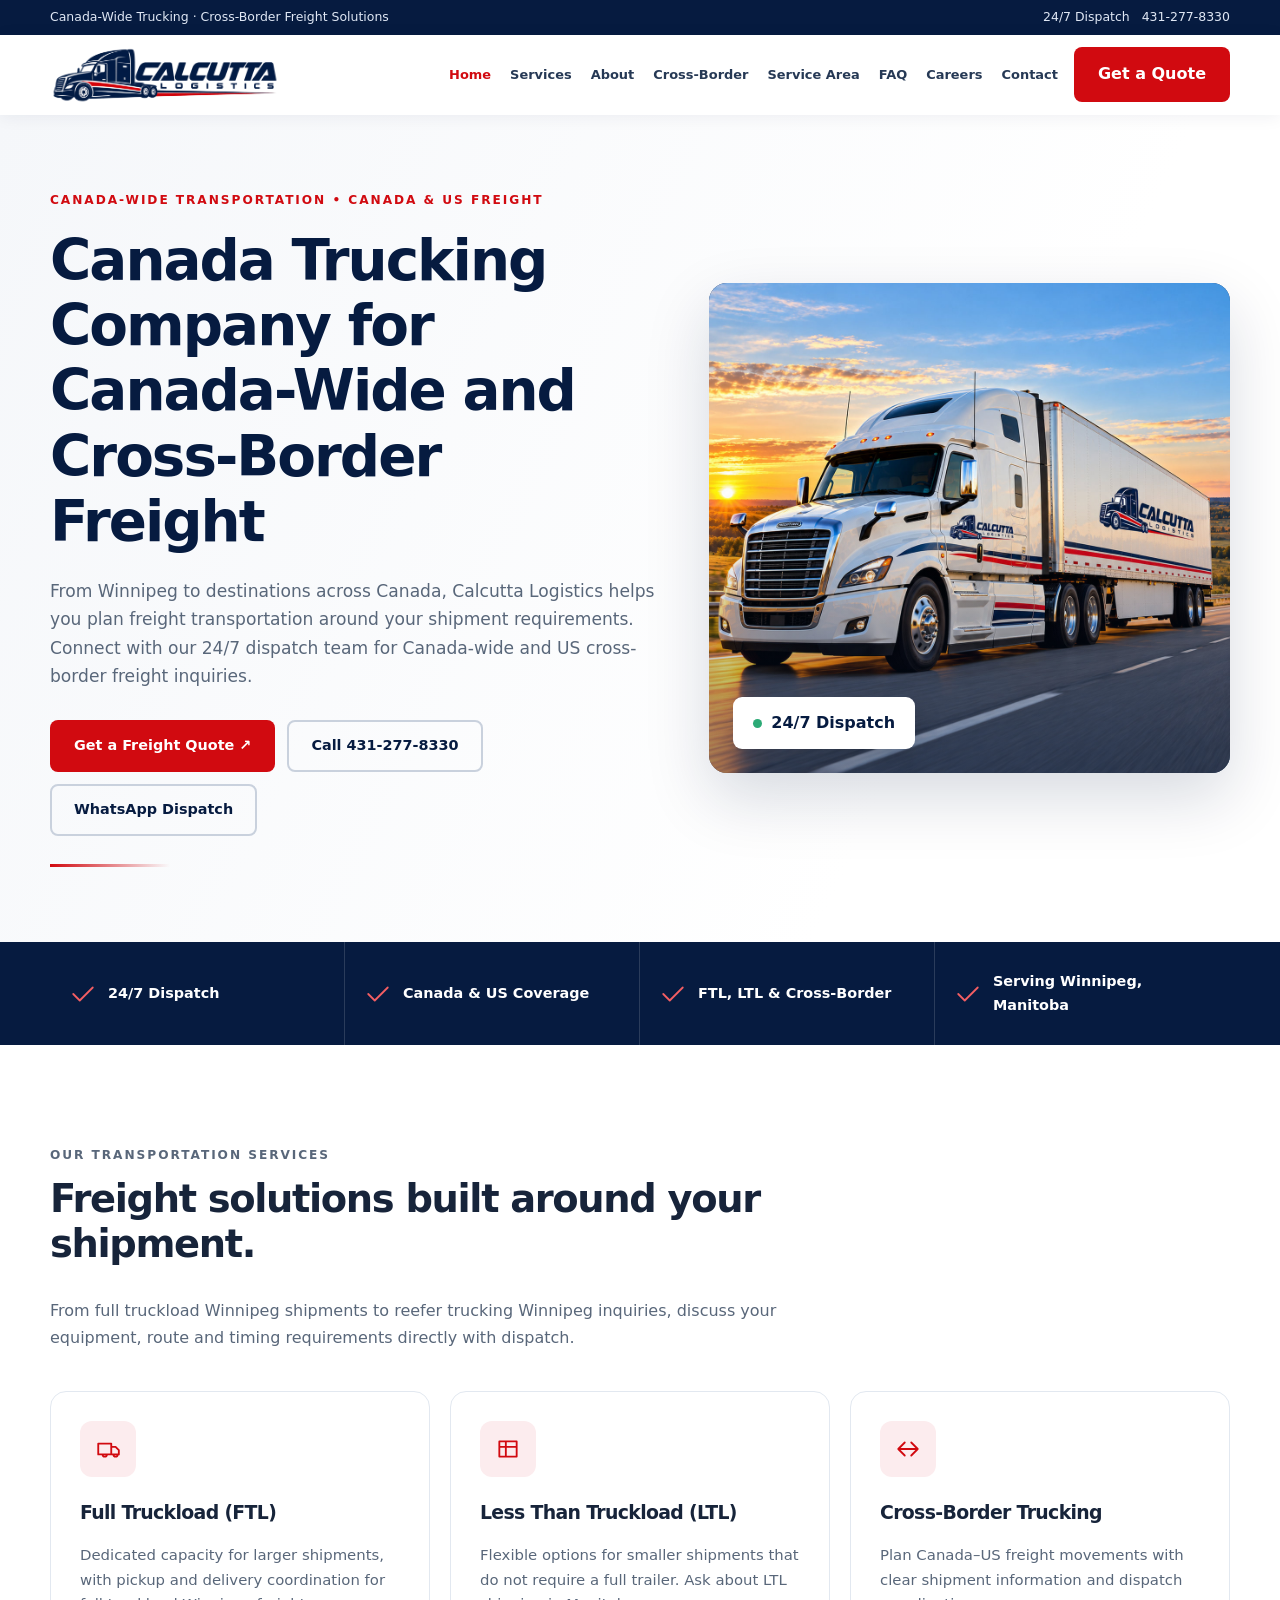
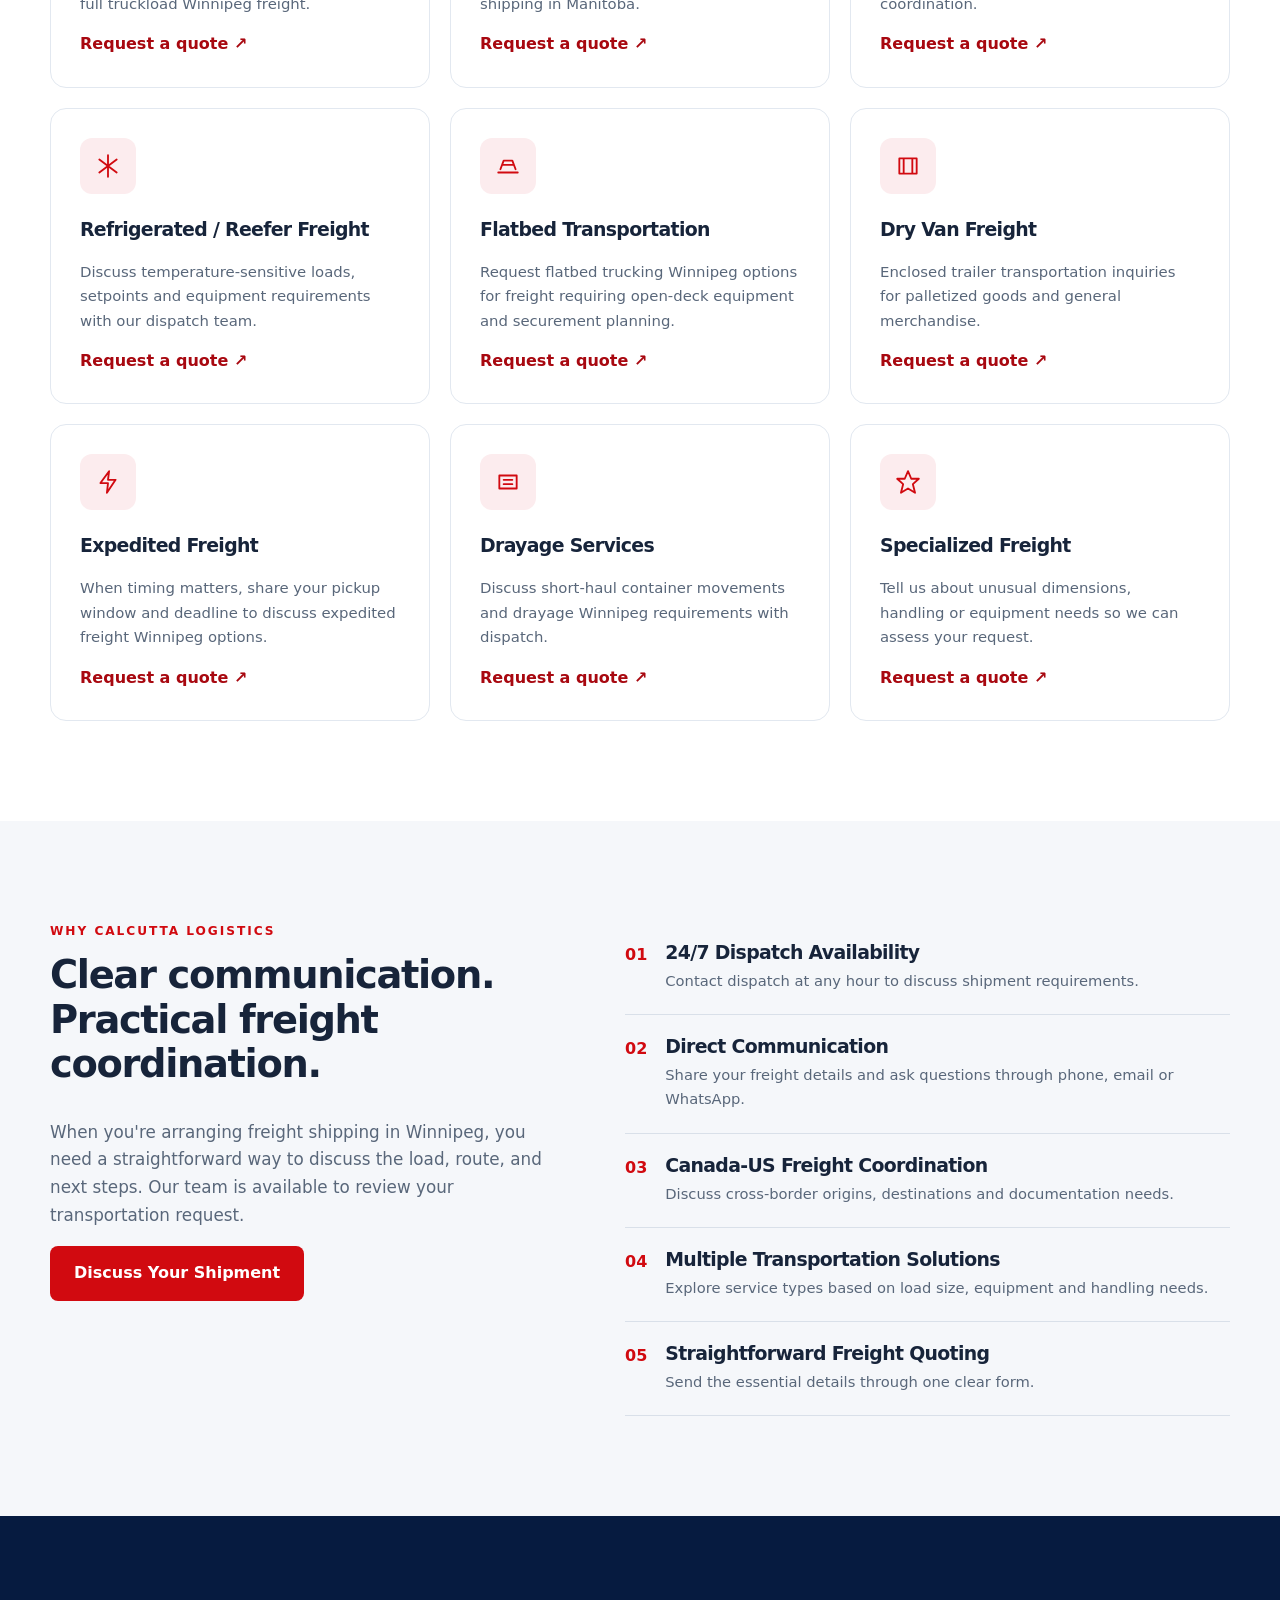
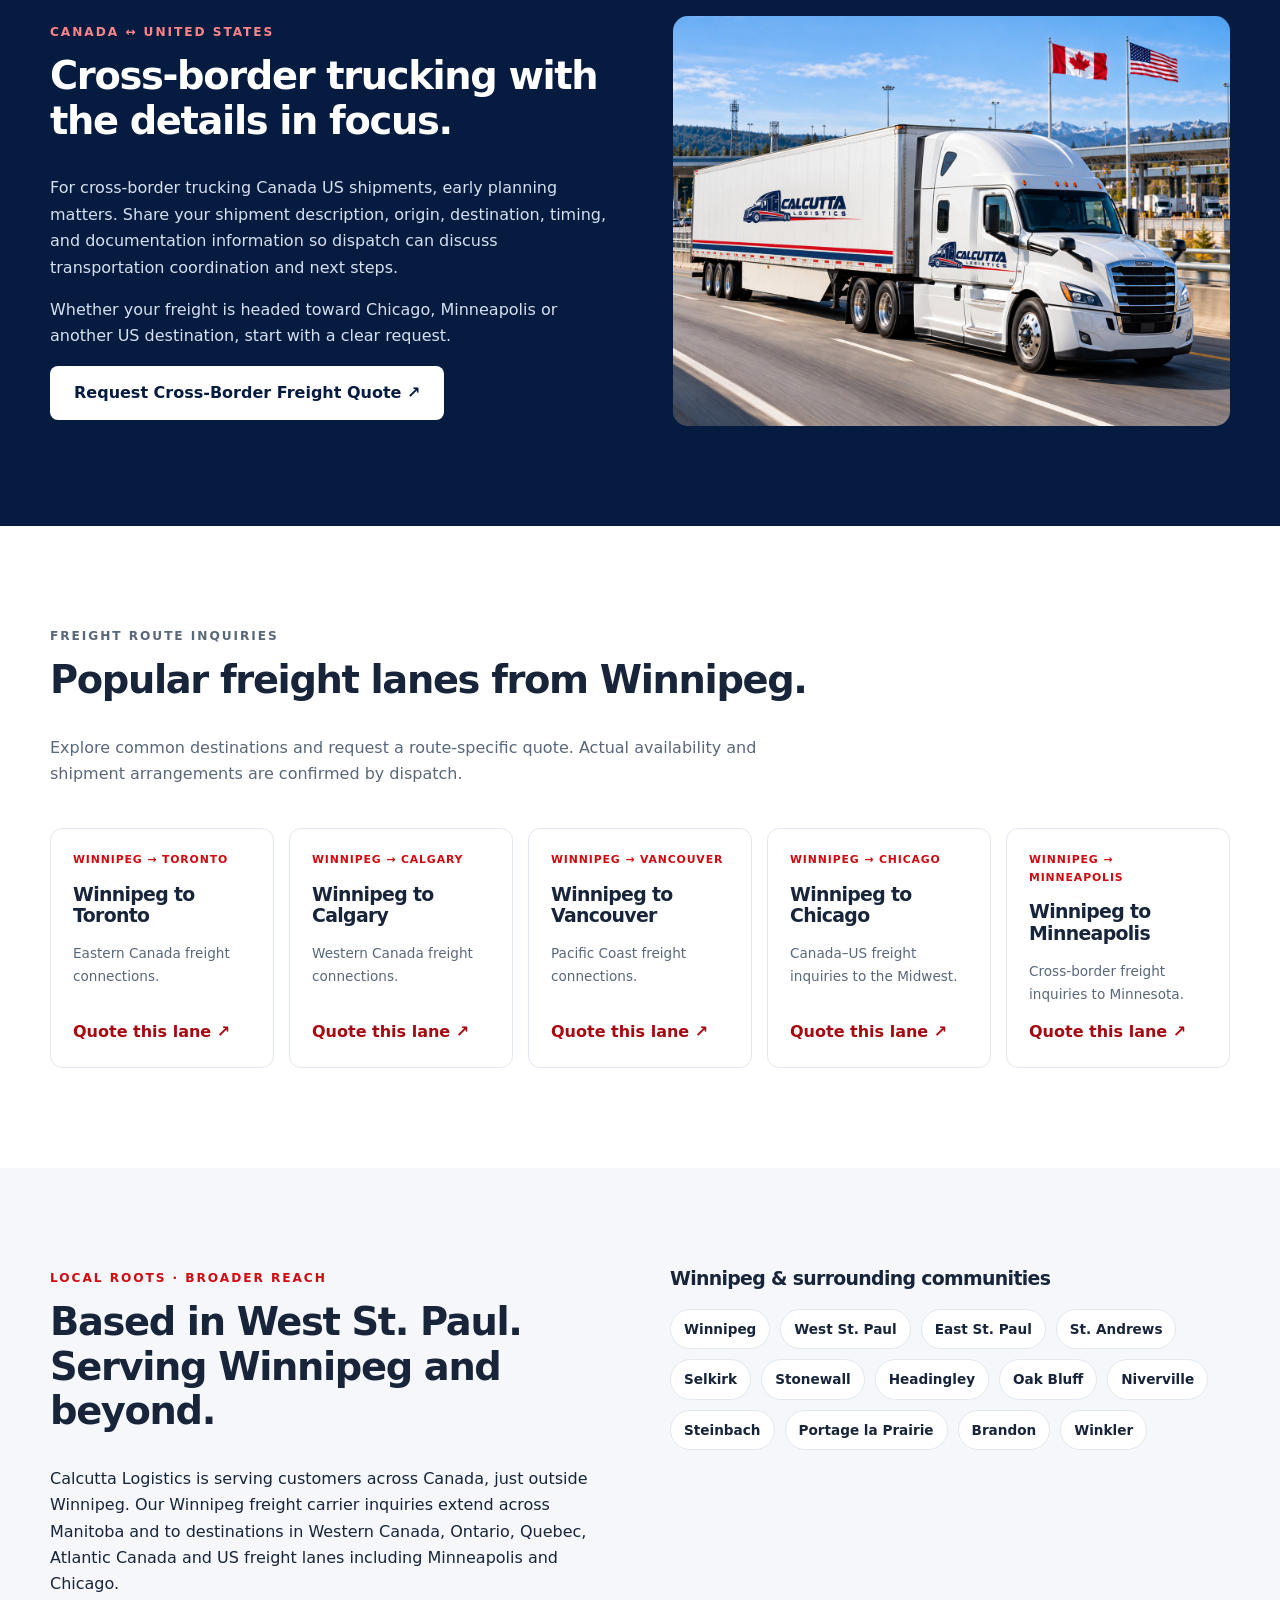
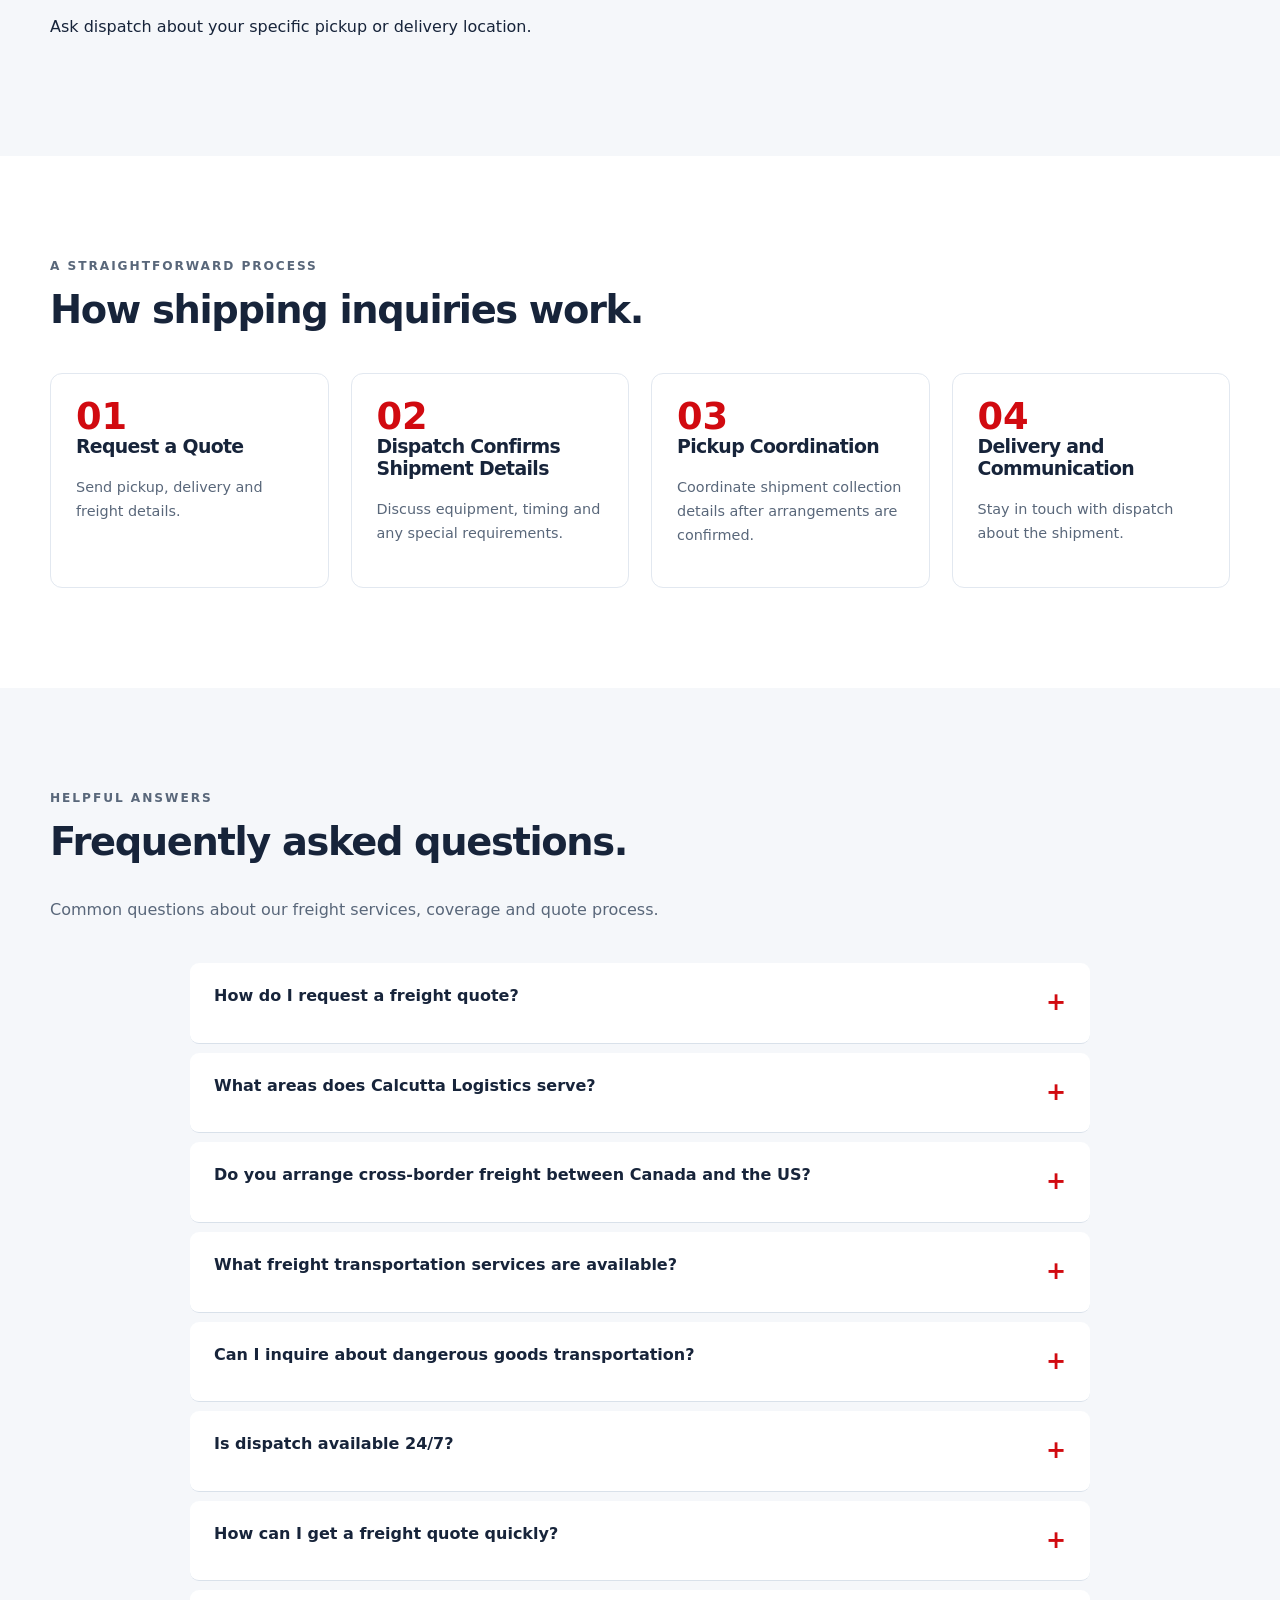
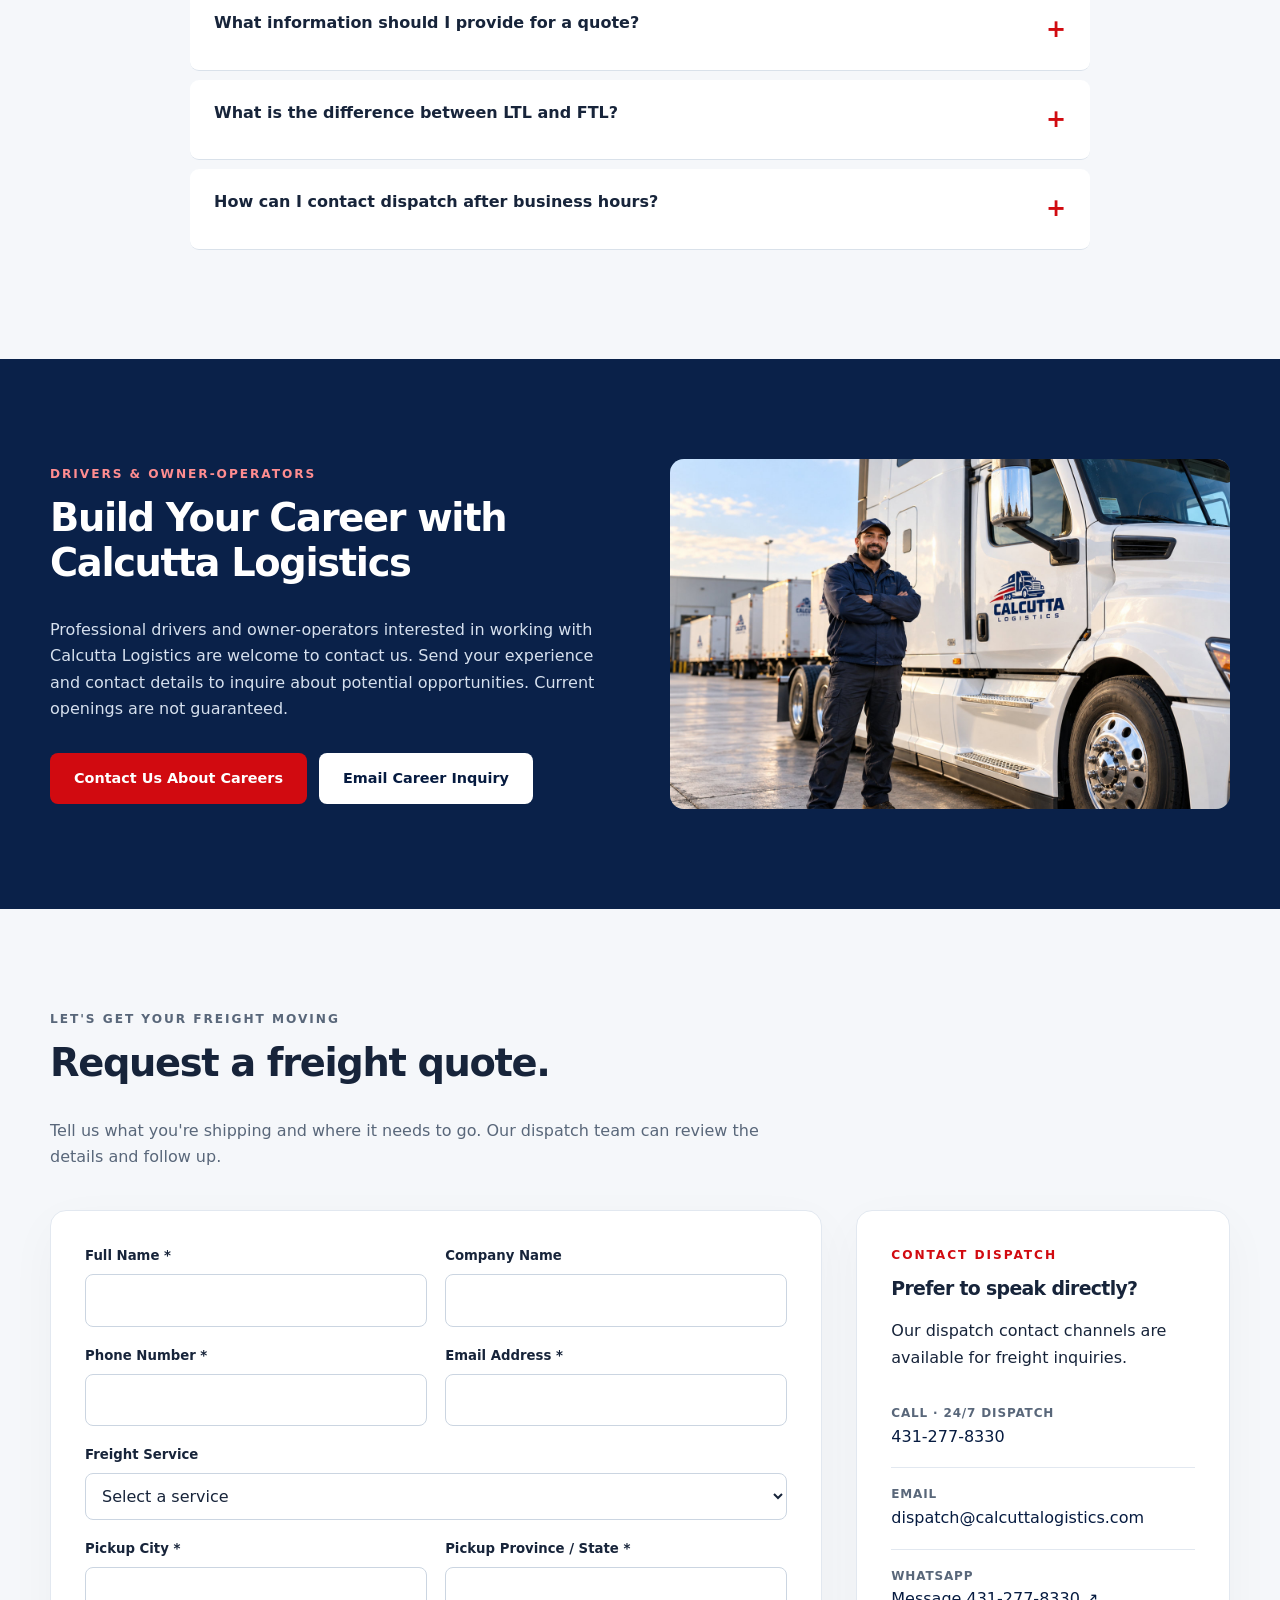
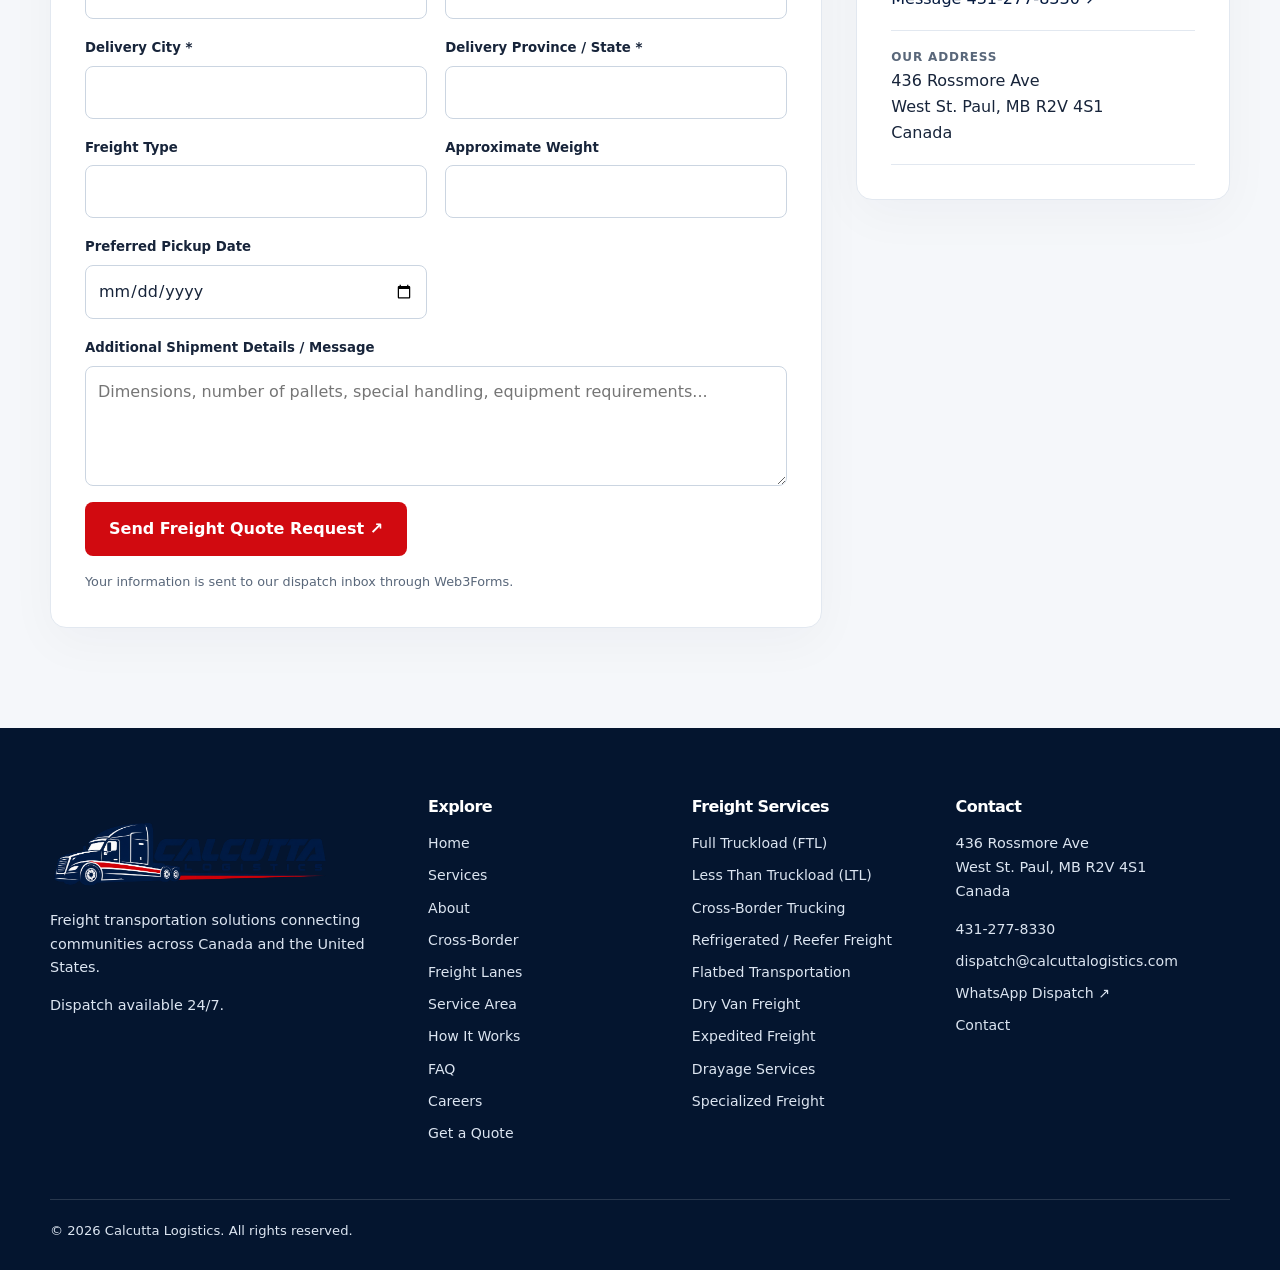
==== commit b333869a: "Update index.html" ====
--- a/index.html
+++ b/index.html
@@ -1,5 +1,5 @@
 <!DOCTYPE html>
-<html lang="en-CA"><head><meta charset="utf-8"/><meta content="width=device-width,initial-scale=1" name="viewport"/><meta content="#061B40" name="theme-color"/><meta content="index,follow" name="robots"/><title>Canada Trucking Company | Calcutta Logistics</title><meta content="Canada trucking company with 24/7 dispatch. Calcutta Logistics moves FTL, LTL, reefer, flatbed and cross-border freight across Canada and the US. Request a quote." name="description"/><link href="https://calcuttalogistics.com/" rel="canonical"/><link href="assets/img/favicon.ico" rel="icon" sizes="any"/><meta content="website" property="og:type"/><meta content="Canada Trucking Company | Calcutta Logistics" property="og:title"/><meta content="Canada trucking company with 24/7 dispatch. Calcutta Logistics moves FTL, LTL, reefer, flatbed and cross-border freight across Canada and the US. Request a quote." property="og:description"/><meta content="https://calcuttalogistics.com/" property="og:url"/><meta content="https://calcuttalogistics.com/assets/img/og-image.jpg" property="og:image"/><meta content="summary_large_image" name="twitter:card"/><meta content="Canada Trucking Company | Calcutta Logistics" name="twitter:title"/><meta content="Canada trucking company with 24/7 dispatch. Calcutta Logistics moves FTL, LTL, reefer, flatbed and cross-border freight across Canada and the US. Request a quote." name="twitter:description"/><meta content="https://calcuttalogistics.com/assets/img/og-image.jpg" name="twitter:image"/><script type="application/ld+json">{"@context":"https://schema.org","@graph":[{"@type":"Organization","@id":"https://calcuttalogistics.com/#organization","name":"Calcutta Logistics","url":"https://calcuttalogistics.com/","logo":"https://calcuttalogistics.com/assets/img/logo.png","telephone":"+14312778330","email":"dispatch@calcuttalogistics.com"},{"@type":"WebSite","@id":"https://calcuttalogistics.com/#website","url":"https://calcuttalogistics.com/","name":"Calcutta Logistics","publisher":{"@id":"https://calcuttalogistics.com/#organization"}},{"@type":"LocalBusiness","@id":"https://calcuttalogistics.com/#business","name":"Calcutta Logistics","url":"https://calcuttalogistics.com/","image":"https://calcuttalogistics.com/assets/img/og-image.jpg","telephone":"+14312778330","email":"dispatch@calcuttalogistics.com","address":{"@type":"PostalAddress","streetAddress":"431 Rossmore Ave","addressLocality":"West St. Paul","addressRegion":"MB","postalCode":"R2V 4R8","addressCountry":"CA"},"openingHoursSpecification":[{"@type":"OpeningHoursSpecification","dayOfWeek":"Monday","opens":"00:00","closes":"23:59"},{"@type":"OpeningHoursSpecification","dayOfWeek":"Tuesday","opens":"00:00","closes":"23:59"},{"@type":"OpeningHoursSpecification","dayOfWeek":"Wednesday","opens":"00:00","closes":"23:59"},{"@type":"OpeningHoursSpecification","dayOfWeek":"Thursday","opens":"00:00","closes":"23:59"},{"@type":"OpeningHoursSpecification","dayOfWeek":"Friday","opens":"00:00","closes":"23:59"},{"@type":"OpeningHoursSpecification","dayOfWeek":"Saturday","opens":"00:00","closes":"23:59"},{"@type":"OpeningHoursSpecification","dayOfWeek":"Sunday","opens":"00:00","closes":"23:59"}],"areaServed":[{"@type":"Place","name":"Winnipeg"},{"@type":"Place","name":"Manitoba"},{"@type":"Place","name":"Canada"},{"@type":"Place","name":"United States"}],"hasOfferCatalog":{"@type":"OfferCatalog","name":"Freight services","itemListElement":[{"@type":"OfferCatalog","name":"Full Truckload (FTL)"},{"@type":"OfferCatalog","name":"Less Than Truckload (LTL)"},{"@type":"OfferCatalog","name":"Cross-Border Trucking"},{"@type":"OfferCatalog","name":"Refrigerated / Reefer Freight"},{"@type":"OfferCatalog","name":"Flatbed Transportation"},{"@type":"OfferCatalog","name":"Dry Van Freight"},{"@type":"OfferCatalog","name":"Expedited Freight"},{"@type":"OfferCatalog","name":"Drayage Services"},{"@type":"OfferCatalog","name":"Specialized Freight"}]}},{"@type":"FAQPage","@id":"https://calcuttalogistics.com/#faq-schema","mainEntity":[{"@type":"Question","name":"How do I request a freight quote?","acceptedAnswer":{"@type":"Answer","text":"Complete the quote form below, call 431-277-8330, or email dispatch@calcuttalogistics.com with your shipment details."}},{"@type":"Question","name":"What areas does Calcutta Logistics serve?","acceptedAnswer":{"@type":"Answer","text":"Calcutta Logistics serves Winnipeg and surrounding communities, destinations across Canada, and Canada–US freight lanes."}},{"@type":"Question","name":"Do you arrange cross-border freight between Canada and the US?","acceptedAnswer":{"@type":"Answer","text":"You can inquire about Canada–US cross-border transportation. Share the origin, destination, freight description, and available shipment documentation so dispatch can discuss coordination."}},{"@type":"Question","name":"What freight transportation services are available?","acceptedAnswer":{"@type":"Answer","text":"You can request information about FTL, LTL, cross-border trucking, reefer, flatbed, dry van, expedited, drayage, and specialized freight."}},{"@type":"Question","name":"Can I inquire about dangerous goods transportation?","acceptedAnswer":{"@type":"Answer","text":"Yes, contact dispatch with the proper shipping name, classification, and shipment details. Acceptance and any special requirements must be confirmed before booking."}},{"@type":"Question","name":"Is dispatch available 24/7?","acceptedAnswer":{"@type":"Answer","text":"Yes. Calcutta Logistics lists dispatch availability as 24/7. Call 431-277-8330 for shipment inquiries."}},{"@type":"Question","name":"How can I get a freight quote quickly?","acceptedAnswer":{"@type":"Answer","text":"Provide complete pickup and delivery locations, freight dimensions and weight, equipment needs, and your preferred pickup date."}},{"@type":"Question","name":"What information should I provide for a quote?","acceptedAnswer":{"@type":"Answer","text":"Include contact details, pickup and delivery cities and provinces or states, freight type, approximate weight, pickup date, and any handling instructions."}},{"@type":"Question","name":"What is the difference between LTL and FTL?","acceptedAnswer":{"@type":"Answer","text":"LTL generally shares trailer space with other shipments, while FTL generally reserves a trailer for one shipment. The right option depends on the freight and route."}},{"@type":"Question","name":"How can I contact dispatch after business hours?","acceptedAnswer":{"@type":"Answer","text":"Call 431-277-8330 or message the same number on WhatsApp. You can also email dispatch@calcuttalogistics.com."}}]}]}</script><style>
+<html lang="en-CA"><head><meta charset="utf-8"/><meta content="width=device-width,initial-scale=1" name="viewport"/><meta content="#061B40" name="theme-color"/><meta content="index,follow" name="robots"/><title>Canada Trucking Company | Calcutta Logistics</title><meta content="Canada trucking company with 24/7 dispatch. Calcutta Logistics moves FTL, LTL, reefer, flatbed and cross-border freight across Canada and the US. Request a quote." name="description"/><link href="https://calcuttalogistics.com/" rel="canonical"/><link href="assets/img/favicon.ico" rel="icon" sizes="any"/><meta content="website" property="og:type"/><meta content="Canada Trucking Company | Calcutta Logistics" property="og:title"/><meta content="Canada trucking company with 24/7 dispatch. Calcutta Logistics moves FTL, LTL, reefer, flatbed and cross-border freight across Canada and the US. Request a quote." property="og:description"/><meta content="https://calcuttalogistics.com/" property="og:url"/><meta content="https://calcuttalogistics.com/assets/img/og-image.jpg" property="og:image"/><meta content="summary_large_image" name="twitter:card"/><meta content="Canada Trucking Company | Calcutta Logistics" name="twitter:title"/><meta content="Canada trucking company with 24/7 dispatch. Calcutta Logistics moves FTL, LTL, reefer, flatbed and cross-border freight across Canada and the US. Request a quote." name="twitter:description"/><meta content="https://calcuttalogistics.com/assets/img/og-image.jpg" name="twitter:image"/><script type="application/ld+json">{"@context":"https://schema.org","@graph":[{"@type":"Organization","@id":"https://calcuttalogistics.com/#organization","name":"Calcutta Logistics","url":"https://calcuttalogistics.com/","logo":"https://calcuttalogistics.com/assets/img/logo.png","telephone":"+14312778330","email":"dispatch@calcuttalogistics.com"},{"@type":"WebSite","@id":"https://calcuttalogistics.com/#website","url":"https://calcuttalogistics.com/","name":"Calcutta Logistics","publisher":{"@id":"https://calcuttalogistics.com/#organization"}},{"@type":"LocalBusiness","@id":"https://calcuttalogistics.com/#business","name":"Calcutta Logistics","url":"https://calcuttalogistics.com/","image":"https://calcuttalogistics.com/assets/img/og-image.jpg","telephone":"+14312778330","email":"dispatch@calcuttalogistics.com","address":{"@type":"PostalAddress","streetAddress":"436 Rossmore Ave","addressLocality":"West St. Paul","addressRegion":"MB","postalCode":"R2V 4S1","addressCountry":"CA"},"openingHoursSpecification":[{"@type":"OpeningHoursSpecification","dayOfWeek":"Monday","opens":"00:00","closes":"23:59"},{"@type":"OpeningHoursSpecification","dayOfWeek":"Tuesday","opens":"00:00","closes":"23:59"},{"@type":"OpeningHoursSpecification","dayOfWeek":"Wednesday","opens":"00:00","closes":"23:59"},{"@type":"OpeningHoursSpecification","dayOfWeek":"Thursday","opens":"00:00","closes":"23:59"},{"@type":"OpeningHoursSpecification","dayOfWeek":"Friday","opens":"00:00","closes":"23:59"},{"@type":"OpeningHoursSpecification","dayOfWeek":"Saturday","opens":"00:00","closes":"23:59"},{"@type":"OpeningHoursSpecification","dayOfWeek":"Sunday","opens":"00:00","closes":"23:59"}],"areaServed":[{"@type":"Place","name":"Winnipeg"},{"@type":"Place","name":"Manitoba"},{"@type":"Place","name":"Canada"},{"@type":"Place","name":"United States"}],"hasOfferCatalog":{"@type":"OfferCatalog","name":"Freight services","itemListElement":[{"@type":"OfferCatalog","name":"Full Truckload (FTL)"},{"@type":"OfferCatalog","name":"Less Than Truckload (LTL)"},{"@type":"OfferCatalog","name":"Cross-Border Trucking"},{"@type":"OfferCatalog","name":"Refrigerated / Reefer Freight"},{"@type":"OfferCatalog","name":"Flatbed Transportation"},{"@type":"OfferCatalog","name":"Dry Van Freight"},{"@type":"OfferCatalog","name":"Expedited Freight"},{"@type":"OfferCatalog","name":"Drayage Services"},{"@type":"OfferCatalog","name":"Specialized Freight"}]}},{"@type":"FAQPage","@id":"https://calcuttalogistics.com/#faq-schema","mainEntity":[{"@type":"Question","name":"How do I request a freight quote?","acceptedAnswer":{"@type":"Answer","text":"Complete the quote form below, call 431-277-8330, or email dispatch@calcuttalogistics.com with your shipment details."}},{"@type":"Question","name":"What areas does Calcutta Logistics serve?","acceptedAnswer":{"@type":"Answer","text":"Calcutta Logistics serves Winnipeg and surrounding communities, destinations across Canada, and Canada–US freight lanes."}},{"@type":"Question","name":"Do you arrange cross-border freight between Canada and the US?","acceptedAnswer":{"@type":"Answer","text":"You can inquire about Canada–US cross-border transportation. Share the origin, destination, freight description, and available shipment documentation so dispatch can discuss coordination."}},{"@type":"Question","name":"What freight transportation services are available?","acceptedAnswer":{"@type":"Answer","text":"You can request information about FTL, LTL, cross-border trucking, reefer, flatbed, dry van, expedited, drayage, and specialized freight."}},{"@type":"Question","name":"Can I inquire about dangerous goods transportation?","acceptedAnswer":{"@type":"Answer","text":"Yes, contact dispatch with the proper shipping name, classification, and shipment details. Acceptance and any special requirements must be confirmed before booking."}},{"@type":"Question","name":"Is dispatch available 24/7?","acceptedAnswer":{"@type":"Answer","text":"Yes. Calcutta Logistics lists dispatch availability as 24/7. Call 431-277-8330 for shipment inquiries."}},{"@type":"Question","name":"How can I get a freight quote quickly?","acceptedAnswer":{"@type":"Answer","text":"Provide complete pickup and delivery locations, freight dimensions and weight, equipment needs, and your preferred pickup date."}},{"@type":"Question","name":"What information should I provide for a quote?","acceptedAnswer":{"@type":"Answer","text":"Include contact details, pickup and delivery cities and provinces or states, freight type, approximate weight, pickup date, and any handling instructions."}},{"@type":"Question","name":"What is the difference between LTL and FTL?","acceptedAnswer":{"@type":"Answer","text":"LTL generally shares trailer space with other shipments, while FTL generally reserves a trailer for one shipment. The right option depends on the freight and route."}},{"@type":"Question","name":"How can I contact dispatch after business hours?","acceptedAnswer":{"@type":"Answer","text":"Call 431-277-8330 or message the same number on WhatsApp. You can also email dispatch@calcuttalogistics.com."}}]}]}</script><style>
 :root{--navy:#061B40;--navy2:#0A1F44;--red:#D10A10;--ink:#17243A;--muted:#59677A;--pale:#F5F7FA;--line:#E2E8F0;--radius:16px}*{box-sizing:border-box}html{scroll-behavior:smooth;scroll-padding-top:94px}body{margin:0;color:var(--ink);font:16px/1.65 system-ui,-apple-system,"Segoe UI",sans-serif;background:white}a{color:inherit;text-decoration:none}button,input,select,textarea{font:inherit}button,a,input,select,textarea{outline-offset:4px}a:focus-visible,button:focus-visible,input:focus-visible,select:focus-visible,textarea:focus-visible,summary:focus-visible{outline:3px solid #f4a340}img{max-width:100%;display:block}h1,h2,h3,p{margin-top:0}h1,h2,h3{line-height:1.16;letter-spacing:-.035em}h1{font-size:clamp(2.45rem,4.4vw,4.65rem);max-width:750px}h2{font-size:clamp(2rem,3vw,3.15rem)}h3{font-size:1.18rem}.wrap{width:min(1180px,calc(100% - 40px));margin:auto}.section{padding:100px 0}.section-head{max-width:760px;margin-bottom:40px}.section-head p{color:var(--muted)}.eyebrow{color:var(--red);font-size:.76rem;font-weight:850;letter-spacing:.16em;text-transform:uppercase}.btn{display:inline-flex;align-items:center;justify-content:center;gap:10px;min-height:48px;padding:12px 22px;border-radius:8px;border:2px solid transparent;font-weight:750;cursor:pointer;transition:transform .2s,background .2s}.btn:hover{transform:translateY(-2px)}.btn-red{background:var(--red);color:white}.btn-red:hover{background:#ab0a10}.btn-outline{border-color:#c9d1dd;color:var(--navy);background:transparent}.btn-white{background:white;color:var(--navy)}.text-link{font-weight:800;color:#a80810}.text-link:hover{text-decoration:underline}.skip{position:absolute;top:-80px;left:15px;z-index:999;background:white;padding:10px}.skip:focus{top:10px}.topline{background:var(--navy);color:#dfe7f4;font-size:.78rem}.topline .wrap{display:flex;justify-content:space-between;gap:16px;padding:7px 0}.topline a:hover{text-decoration:underline}.header{position:sticky;top:0;background:#fff;z-index:100;box-shadow:0 2px 16px #061b4010}.header-inner{min-height:80px;display:flex;align-items:center;gap:24px}.brand{display:flex;align-items:center;gap:10px;min-width:180px}.brand-logo{width:65px;height:48px;object-fit:contain}.brand-name{font-size:.98rem;line-height:1.04;font-weight:900;letter-spacing:.035em;color:var(--navy)}.brand-name small{display:block;letter-spacing:.22em;font-size:.65rem;margin-top:5px}.nav{display:flex;align-items:center;gap:19px;margin-left:auto}.nav a{font-size:.81rem;font-weight:750;color:#263955;white-space:nowrap}.nav a:hover,.nav a.active{color:var(--red)}.menu-toggle{display:none;margin-left:auto;background:none;border:1px solid var(--line);border-radius:8px;padding:10px;cursor:pointer}.menu-toggle svg{display:block}.hero{background:linear-gradient(115deg,#f5f7fa 0%,#fff 72%);overflow:hidden}.hero-grid{min-height:650px;display:grid;grid-template-columns:1.08fr .92fr;align-items:center;gap:48px;padding:75px 0}.hero h1{margin:18px 0 23px;color:var(--navy)}.hero-copy>p:not(.eyebrow){color:var(--muted);font-size:1.07rem;max-width:610px}.hero-actions{display:flex;flex-wrap:wrap;gap:12px;margin-top:30px}.hero-actions .btn{font-size:.9rem}.hero-media{position:relative;min-height:490px;border-radius:18px;overflow:hidden;background:linear-gradient(135deg,#0b2853,#3d5e81);box-shadow:0 25px 65px #061b4028}.photo{position:absolute;inset:0;width:100%;height:100%;object-fit:cover}.hero-media:after{content:"";position:absolute;inset:0;background:linear-gradient(0deg,#061b405e,transparent 55%);pointer-events:none}.photo-fallback{position:absolute;inset:0;display:grid;place-items:center;color:#c9d9e9;text-align:center;padding:30px;font-size:1.4rem;font-weight:800;letter-spacing:.08em}.dispatch-badge{position:absolute;bottom:24px;left:24px;z-index:2;background:white;padding:13px 20px;border-radius:9px;color:var(--navy);font-weight:850;box-shadow:0 12px 30px #0002}.dispatch-badge i{display:inline-block;background:#2caa76;width:9px;height:9px;border-radius:50%;margin-right:9px}.facts{background:var(--navy);color:white}.facts-grid{display:grid;grid-template-columns:repeat(4,1fr)}.fact{padding:28px 20px;border-right:1px solid #ffffff25;font-weight:750;font-size:.9rem;display:flex;gap:12px;align-items:center}.fact:last-child{border:0}.fact svg{color:#f25e63;flex-shrink:0}.cards{display:grid;grid-template-columns:repeat(3,1fr);gap:20px}.service-card{border:1px solid var(--line);border-radius:var(--radius);padding:29px;display:flex;flex-direction:column;transition:box-shadow .2s,transform .2s;background:#fff;scroll-margin-top:100px}.service-card:hover{box-shadow:0 16px 40px #061b4012;transform:translateY(-3px)}.service-card p{color:var(--muted);font-size:.93rem;flex:1}.service-icon{background:#fcecee;color:var(--red);border-radius:12px;width:56px;height:56px;display:grid;place-items:center;margin-bottom:25px}.about{background:var(--pale)}.about-grid{display:grid;grid-template-columns:.9fr 1.1fr;gap:80px;align-items:start}.about-lead{color:var(--muted);font-size:1.05rem}.benefit{padding:21px 0;border-bottom:1px solid #d9e0e9;display:flex;gap:18px}.benefit b{color:var(--red)}.benefit h3{margin:0 0 5px}.benefit p{margin:0;color:var(--muted);font-size:.92rem}.feature{background:var(--navy);color:white;overflow:hidden}.feature-grid{display:grid;grid-template-columns:1fr 1fr;gap:65px;align-items:center}.feature p{color:#d6e0ee}.feature .eyebrow{color:#ff8487}.feature-photo{position:relative;min-height:410px;background:#24466b;border-radius:15px;overflow:hidden}.feature-photo .photo-fallback{font-size:1.15rem}.lanes-grid{display:grid;grid-template-columns:repeat(5,1fr);gap:15px}.lane{border:1px solid var(--line);border-radius:12px;padding:22px;background:white;display:flex;flex-direction:column}.lane-top{font-size:.68rem;letter-spacing:.08em;font-weight:850;color:var(--red)}.lane h3{margin:15px 0}.lane p{font-size:.85rem;color:var(--muted);flex:1}.area{background:var(--pale)}.area-grid{display:grid;grid-template-columns:1fr 1fr;gap:60px}.chips{display:flex;flex-wrap:wrap;gap:10px}.chip{background:white;border:1px solid var(--line);padding:8px 13px;border-radius:30px;font-size:.85rem;font-weight:650}.steps{display:grid;grid-template-columns:repeat(4,1fr);gap:22px}.step{position:relative;padding:25px;border:1px solid var(--line);border-radius:12px}.step-num{font-size:2.3rem;color:var(--red);font-weight:900;line-height:1}.step p{color:var(--muted);font-size:.9rem}.faq{background:var(--pale)}.faq-list{max-width:900px;margin:auto}.faq details{border-bottom:1px solid #d9e1ea;background:white;margin-bottom:9px;border-radius:9px}.faq summary{list-style:none;cursor:pointer;padding:20px 24px;font-weight:750;display:flex;justify-content:space-between;gap:20px}.faq summary::-webkit-details-marker{display:none}.faq details[open] summary span{transform:rotate(45deg)}.faq summary span{color:var(--red);font-size:1.5rem;transition:transform .2s}.faq details p{padding:0 24px 22px;color:var(--muted);margin:0}.careers{background:#0a2149;color:white}.careers-grid{display:grid;grid-template-columns:1fr 1fr;gap:60px;align-items:center}.careers p{color:#d6e0ee}.careers-photo{position:relative;min-height:350px;border-radius:14px;overflow:hidden;background:#315170}.quote{background:var(--pale)}.quote-grid{display:grid;grid-template-columns:minmax(0,1.55fr) minmax(260px,.75fr);gap:34px;align-items:start}.form-panel,.contact-panel{background:white;border:1px solid var(--line);border-radius:16px;padding:34px;box-shadow:0 15px 50px #061b4009}.form-grid{display:grid;grid-template-columns:1fr 1fr;gap:18px}.field{display:flex;flex-direction:column;gap:7px}.field.full{grid-column:1/-1}.field label{font-size:.83rem;font-weight:750}.field input,.field select,.field textarea{width:100%;min-width:0;border:1px solid #cbd5e1;border-radius:8px;background:white;padding:12px;color:var(--ink)}.field input:focus,.field select:focus,.field textarea:focus{border-color:var(--navy)}.field textarea{min-height:120px;resize:vertical}.field .hint{font-size:.75rem;color:var(--muted)}.form-status{margin:16px 0;font-weight:750}.form-status.error{color:#a00810}.form-status.success{color:#176d48}.contact-panel a{color:var(--navy);overflow-wrap:anywhere}.contact-row{padding:17px 0;border-bottom:1px solid var(--line)}.contact-row strong{display:block;font-size:.75rem;letter-spacing:.07em;color:var(--muted);text-transform:uppercase}.footer{background:#04152f;color:#dce5f1;padding:70px 0 28px}.footer-grid{display:grid;grid-template-columns:1.5fr 1fr 1fr 1.2fr;gap:35px}.footer h3{color:white;font-size:1rem}.footer a{display:block;margin:9px 0;font-size:.88rem}.footer a:hover{color:#ff9fa2}.footer p{font-size:.9rem}.footer .brand-name{color:white}.footer-bottom{border-top:1px solid #ffffff25;margin-top:45px;padding-top:20px;font-size:.82rem}.to-top{position:fixed;right:22px;bottom:22px;background:var(--red);color:white;border:0;border-radius:50%;width:48px;height:48px;cursor:pointer;box-shadow:0 7px 20px #0003;opacity:0;pointer-events:none;transition:opacity .2s;z-index:30}.to-top.visible{opacity:1;pointer-events:auto}.route-line{height:3px;width:120px;background:linear-gradient(90deg,var(--red),transparent);margin-top:28px;animation:route 3s ease-in-out infinite alternate}@keyframes route{to{transform:translateX(40px);opacity:.35}}@media(max-width:1100px){.nav{gap:11px}.nav a{font-size:.72rem}.header-inner>.btn{padding:10px 12px}.lanes-grid{grid-template-columns:repeat(3,1fr)}}@media(max-width:900px){.topline{display:none}.menu-toggle{display:block}.header-inner>.btn{margin-left:0}.nav{display:none;position:absolute;left:0;right:0;top:100%;background:white;box-shadow:0 15px 25px #061b4020;padding:18px 20px;flex-direction:column;align-items:stretch;gap:0}.nav.open{display:flex}.nav a{padding:11px;font-size:1rem}.hero-grid,.feature-grid,.careers-grid,.about-grid,.area-grid{grid-template-columns:1fr;gap:30px}.hero-grid{padding:60px 0}.hero-media{min-height:380px}.cards{grid-template-columns:repeat(2,1fr)}.facts-grid{grid-template-columns:repeat(2,1fr)}.steps{grid-template-columns:repeat(2,1fr)}.quote-grid{grid-template-columns:1fr}.footer-grid{grid-template-columns:repeat(2,1fr)}}@media(max-width:600px){.wrap{width:min(100% - 30px,1180px)}.section{padding:66px 0}.header-inner{min-height:68px;gap:10px}.brand{min-width:0}.brand-logo{width:49px;height:40px}.brand-name{font-size:.79rem}.brand-name small{font-size:.52rem}.header-inner>.btn{font-size:.73rem;padding:8px 10px;min-height:40px}.hero-grid{padding:44px 0}.hero h1{font-size:clamp(2.1rem,9vw,3rem)}.hero-media{min-height:285px}.hero-actions .btn{width:100%}.facts-grid,.cards,.lanes-grid,.steps,.footer-grid,.form-grid{grid-template-columns:1fr}.fact{padding:17px 8px;border-right:0;border-bottom:1px solid #ffffff25}.service-card{padding:24px}.feature-photo,.careers-photo{min-height:260px}.form-panel,.contact-panel{padding:22px}.footer{padding-top:55px}.field.full{grid-column:auto}}@media(prefers-reduced-motion:reduce){html{scroll-behavior:auto}*,*:before,*:after{animation-duration:.01ms!important;transition-duration:.01ms!important}}
 .brand{min-width:0;flex-shrink:0}.brand-logo{width:clamp(165px,18vw,255px);height:auto;max-height:80px;object-fit:contain}.footer .brand-logo{width:min(100%,280px);max-height:none}.header-inner{gap:16px}@media(max-width:1150px){.brand-logo{width:175px}.nav{gap:12px}}@media(max-width:420px){.brand-logo{width:168px}}</style><style>
 /* Integrated trucking photography */
@@ -7,6 +7,6 @@
 
 .hero-media .photo,.feature-photo .photo,.careers-photo .photo{object-fit:cover}
 @media(max-width:600px){}
-</style></head><body><a class="skip" href="#main">Skip to content</a><div class="topline"><div class="wrap"><span>Canada-Wide Trucking · Cross-Border Freight Solutions</span><span>24/7 Dispatch   <a href="tel:+14312778330">431-277-8330</a></span></div></div><header class="header" id="site-header"><div class="wrap header-inner"><a aria-label="Calcutta Logistics home" class="brand" href="#home"><img alt="Calcutta Logistics" class="brand-logo" height="682" src="assets/img/logo.png" width="2048"/></a><button aria-controls="main-nav" aria-expanded="false" aria-label="Open navigation" class="menu-toggle" type="button"><svg fill="none" height="24" stroke="currentColor" stroke-width="2" viewbox="0 0 24 24" width="24"><path d="M3 6h18M3 12h18M3 18h18"></path></svg></button><nav aria-label="Main navigation" class="nav" id="main-nav"><a href="#home">Home</a><a href="#services">Services</a><a href="#about">About</a><a href="#cross-border">Cross-Border</a><a href="#service-area">Service Area</a><a href="#faq">FAQ</a><a href="#careers">Careers</a><a href="#contact">Contact</a></nav><a class="btn btn-red" href="#quote">Get a Quote</a></div></header><main id="main"><section class="hero" id="home"><div class="wrap hero-grid"><div class="hero-copy"><p class="eyebrow">CANADA-WIDE TRANSPORTATION • CANADA &amp; US FREIGHT</p><h1>Canada Trucking Company for Canada-Wide and Cross-Border Freight</h1><p>From Winnipeg to destinations across Canada, Calcutta Logistics helps you plan freight transportation around your shipment requirements. Connect with our 24/7 dispatch team for Canada-wide and US cross-border freight inquiries.</p><div class="hero-actions"><a class="btn btn-red" href="#quote">Get a Freight Quote ↗</a><a class="btn btn-outline" href="tel:+14312778330">Call 431-277-8330</a><a class="btn btn-outline" href="https://wa.me/14312778330" rel="noopener noreferrer" target="_blank">WhatsApp Dispatch</a></div><div aria-hidden="true" class="route-line"></div></div><div class="hero-media"><div aria-hidden="true" class="photo-fallback">FREIGHT THAT MOVES<br/>WITH YOUR BUSINESS</div><img alt="Modern semi-truck traveling on a Canadian highway" class="photo" data-hide-on-error="" fetchpriority="high" height="1080" src="assets/img/hero-truck.jpg" width="960"/><div class="dispatch-badge"><i></i>24/7 Dispatch</div></div></div></section><div class="facts"><div class="wrap facts-grid"><div class="fact"><svg aria-hidden="true" fill="none" height="26" stroke="currentColor" stroke-linecap="round" stroke-linejoin="round" stroke-width="1.7" viewbox="0 0 24 24" width="26"><path d="M3 12l6 6L21 6"></path></svg> 24/7 Dispatch</div><div class="fact"><svg aria-hidden="true" fill="none" height="26" stroke="currentColor" stroke-linecap="round" stroke-linejoin="round" stroke-width="1.7" viewbox="0 0 24 24" width="26"><path d="M3 12l6 6L21 6"></path></svg> Canada &amp; US Coverage</div><div class="fact"><svg aria-hidden="true" fill="none" height="26" stroke="currentColor" stroke-linecap="round" stroke-linejoin="round" stroke-width="1.7" viewbox="0 0 24 24" width="26"><path d="M3 12l6 6L21 6"></path></svg> FTL, LTL &amp; Cross-Border</div><div class="fact"><svg aria-hidden="true" fill="none" height="26" stroke="currentColor" stroke-linecap="round" stroke-linejoin="round" stroke-width="1.7" viewbox="0 0 24 24" width="26"><path d="M3 12l6 6L21 6"></path></svg> Serving Winnipeg, Manitoba</div></div></div><section class="section" id="services"><div class="wrap"><div class="section-head"><p class="eyebrow">OUR TRANSPORTATION SERVICES</p><h2>Freight solutions built around your shipment.</h2><p>From full truckload Winnipeg shipments to reefer trucking Winnipeg inquiries, discuss your equipment, route and timing requirements directly with dispatch.</p></div><div class="cards"><article class="service-card" id="service-1"><div class="service-icon"><svg aria-hidden="true" fill="none" height="26" stroke="currentColor" stroke-linecap="round" stroke-linejoin="round" stroke-width="1.7" viewbox="0 0 24 24" width="26"><path d="M3 7h12v10H3z M15 10h4l3 3v4h-7 M7 17a2 2 0 1 0 4 0 M17 17a2 2 0 1 0 4 0"></path></svg></div><h3>Full Truckload (FTL)</h3><p>Dedicated capacity for larger shipments, with pickup and delivery coordination for full truckload Winnipeg freight.</p><a class="text-link service-cta" data-service="Full Truckload (FTL)" href="#quote">Request a quote <span aria-hidden="true">↗</span></a></article><article class="service-card" id="service-2"><div class="service-icon"><svg aria-hidden="true" fill="none" height="26" stroke="currentColor" stroke-linecap="round" stroke-linejoin="round" stroke-width="1.7" viewbox="0 0 24 24" width="26"><path d="M4 5h16v14H4z M4 10h16 M10 5v14"></path></svg></div><h3>Less Than Truckload (LTL)</h3><p>Flexible options for smaller shipments that do not require a full trailer. Ask about LTL shipping in Manitoba.</p><a class="text-link service-cta" data-service="Less Than Truckload (LTL)" href="#quote">Request a quote <span aria-hidden="true">↗</span></a></article><article class="service-card" id="service-3"><div class="service-icon"><svg aria-hidden="true" fill="none" height="26" stroke="currentColor" stroke-linecap="round" stroke-linejoin="round" stroke-width="1.7" viewbox="0 0 24 24" width="26"><path d="M3 12h18 M15 6l6 6-6 6 M9 6l-6 6 6 6"></path></svg></div><h3>Cross-Border Trucking</h3><p>Plan Canada–US freight movements with clear shipment information and dispatch coordination.</p><a class="text-link service-cta" data-service="Cross-Border Trucking" href="#quote">Request a quote <span aria-hidden="true">↗</span></a></article><article class="service-card" id="service-4"><div class="service-icon"><svg aria-hidden="true" fill="none" height="26" stroke="currentColor" stroke-linecap="round" stroke-linejoin="round" stroke-width="1.7" viewbox="0 0 24 24" width="26"><path d="M12 2v20 M4 6l16 12 M20 6L4 18"></path></svg></div><h3>Refrigerated / Reefer Freight</h3><p>Discuss temperature-sensitive loads, setpoints and equipment requirements with our dispatch team.</p><a class="text-link service-cta" data-service="Refrigerated / Reefer Freight" href="#quote">Request a quote <span aria-hidden="true">↗</span></a></article><article class="service-card" id="service-5"><div class="service-icon"><svg aria-hidden="true" fill="none" height="26" stroke="currentColor" stroke-linecap="round" stroke-linejoin="round" stroke-width="1.7" viewbox="0 0 24 24" width="26"><path d="M3 18h18 M5 15l3-8h8l3 8 M8 11h8"></path></svg></div><h3>Flatbed Transportation</h3><p>Request flatbed trucking Winnipeg options for freight requiring open-deck equipment and securement planning.</p><a class="text-link service-cta" data-service="Flatbed Transportation" href="#quote">Request a quote <span aria-hidden="true">↗</span></a></article><article class="service-card" id="service-6"><div class="service-icon"><svg aria-hidden="true" fill="none" height="26" stroke="currentColor" stroke-linecap="round" stroke-linejoin="round" stroke-width="1.7" viewbox="0 0 24 24" width="26"><path d="M4 5h16v14H4z M8 5v14 M16 5v14"></path></svg></div><h3>Dry Van Freight</h3><p>Enclosed trailer transportation inquiries for palletized goods and general merchandise.</p><a class="text-link service-cta" data-service="Dry Van Freight" href="#quote">Request a quote <span aria-hidden="true">↗</span></a></article><article class="service-card" id="service-7"><div class="service-icon"><svg aria-hidden="true" fill="none" height="26" stroke="currentColor" stroke-linecap="round" stroke-linejoin="round" stroke-width="1.7" viewbox="0 0 24 24" width="26"><path d="M13 2L5 13h7l-1 9 8-12h-7z"></path></svg></div><h3>Expedited Freight</h3><p>When timing matters, share your pickup window and deadline to discuss expedited freight Winnipeg options.</p><a class="text-link service-cta" data-service="Expedited Freight" href="#quote">Request a quote <span aria-hidden="true">↗</span></a></article><article class="service-card" id="service-8"><div class="service-icon"><svg aria-hidden="true" fill="none" height="26" stroke="currentColor" stroke-linecap="round" stroke-linejoin="round" stroke-width="1.7" viewbox="0 0 24 24" width="26"><path d="M4 6h16v12H4z M8 10h8 M8 14h8"></path></svg></div><h3>Drayage Services</h3><p>Discuss short-haul container movements and drayage Winnipeg requirements with dispatch.</p><a class="text-link service-cta" data-service="Drayage Services" href="#quote">Request a quote <span aria-hidden="true">↗</span></a></article><article class="service-card" id="service-9"><div class="service-icon"><svg aria-hidden="true" fill="none" height="26" stroke="currentColor" stroke-linecap="round" stroke-linejoin="round" stroke-width="1.7" viewbox="0 0 24 24" width="26"><path d="M12 2l3 7h7l-5.5 5 2 8-6.5-4-6.5 4 2-8L2 9h7z"></path></svg></div><h3>Specialized Freight</h3><p>Tell us about unusual dimensions, handling or equipment needs so we can assess your request.</p><a class="text-link service-cta" data-service="Specialized Freight" href="#quote">Request a quote <span aria-hidden="true">↗</span></a></article></div></div></section><section class="section about" id="about"><div class="wrap about-grid"><div><p class="eyebrow">WHY CALCUTTA LOGISTICS</p><h2>Clear communication. Practical freight coordination.</h2><p class="about-lead">When you're arranging freight shipping in Winnipeg, you need a straightforward way to discuss the load, route, and next steps. Our team is available to review your transportation request.</p><a class="btn btn-red" href="#quote">Discuss Your Shipment</a></div><div><div class="benefit"><b>01</b><div><h3>24/7 Dispatch Availability</h3><p>Contact dispatch at any hour to discuss shipment requirements.</p></div></div><div class="benefit"><b>02</b><div><h3>Direct Communication</h3><p>Share your freight details and ask questions through phone, email or WhatsApp.</p></div></div><div class="benefit"><b>03</b><div><h3>Canada-US Freight Coordination</h3><p>Discuss cross-border origins, destinations and documentation needs.</p></div></div><div class="benefit"><b>04</b><div><h3>Multiple Transportation Solutions</h3><p>Explore service types based on load size, equipment and handling needs.</p></div></div><div class="benefit"><b>05</b><div><h3>Straightforward Freight Quoting</h3><p>Send the essential details through one clear form.</p></div></div></div></div></section><section class="section feature" id="cross-border"><div class="wrap feature-grid"><div><p class="eyebrow">CANADA ↔ UNITED STATES</p><h2>Cross-border trucking with the details in focus.</h2><p>For cross-border trucking Canada US shipments, early planning matters. Share your shipment description, origin, destination, timing, and documentation information so dispatch can discuss transportation coordination and next steps.</p><p>Whether your freight is headed toward Chicago, Minneapolis or another US destination, start with a clear request.</p><a class="btn btn-white service-cta" data-service="Cross-Border Trucking" href="#quote">Request Cross-Border Freight Quote ↗</a></div><div class="feature-photo"><div aria-hidden="true" class="photo-fallback">CANADA · UNITED STATES</div><img alt="Freight truck on a North American highway" class="photo" data-hide-on-error="" height="800" loading="lazy" src="assets/img/cross-border-banner.jpg" width="1000"/></div></div></section><section class="section" id="lanes"><div class="wrap"><div class="section-head"><p class="eyebrow">FREIGHT ROUTE INQUIRIES</p><h2>Popular freight lanes from Winnipeg.</h2><p>Explore common destinations and request a route-specific quote. Actual availability and shipment arrangements are confirmed by dispatch.</p></div><div class="lanes-grid"><article class="lane"><span class="lane-top">WINNIPEG <span aria-hidden="true">→</span> TORONTO</span><h3>Winnipeg to Toronto</h3><p>Eastern Canada freight connections.</p><a class="text-link lane-cta" data-city="Toronto" data-region="Ontario" href="#quote">Quote this lane ↗</a></article><article class="lane"><span class="lane-top">WINNIPEG <span aria-hidden="true">→</span> CALGARY</span><h3>Winnipeg to Calgary</h3><p>Western Canada freight connections.</p><a class="text-link lane-cta" data-city="Calgary" data-region="Alberta" href="#quote">Quote this lane ↗</a></article><article class="lane"><span class="lane-top">WINNIPEG <span aria-hidden="true">→</span> VANCOUVER</span><h3>Winnipeg to Vancouver</h3><p>Pacific Coast freight connections.</p><a class="text-link lane-cta" data-city="Vancouver" data-region="British Columbia" href="#quote">Quote this lane ↗</a></article><article class="lane"><span class="lane-top">WINNIPEG <span aria-hidden="true">→</span> CHICAGO</span><h3>Winnipeg to Chicago</h3><p>Canada–US freight inquiries to the Midwest.</p><a class="text-link lane-cta" data-city="Chicago" data-region="Illinois" href="#quote">Quote this lane ↗</a></article><article class="lane"><span class="lane-top">WINNIPEG <span aria-hidden="true">→</span> MINNEAPOLIS</span><h3>Winnipeg to Minneapolis</h3><p>Cross-border freight inquiries to Minnesota.</p><a class="text-link lane-cta" data-city="Minneapolis" data-region="Minnesota" href="#quote">Quote this lane ↗</a></article></div></div></section><section class="section area" id="service-area"><div class="wrap area-grid"><div><p class="eyebrow">LOCAL ROOTS · BROADER REACH</p><h2>Based in West St. Paul. Serving Winnipeg and beyond.</h2><p>Calcutta Logistics is serving customers across Canada, just outside Winnipeg. Our Winnipeg freight carrier inquiries extend across Manitoba and to destinations in Western Canada, Ontario, Quebec, Atlantic Canada and US freight lanes including Minneapolis and Chicago.</p><p>Ask dispatch about your specific pickup or delivery location.</p></div><div><h3>Winnipeg &amp; surrounding communities</h3><div class="chips"><span class="chip">Winnipeg</span><span class="chip">West St. Paul</span><span class="chip">East St. Paul</span><span class="chip">St. Andrews</span><span class="chip">Selkirk</span><span class="chip">Stonewall</span><span class="chip">Headingley</span><span class="chip">Oak Bluff</span><span class="chip">Niverville</span><span class="chip">Steinbach</span><span class="chip">Portage la Prairie</span><span class="chip">Brandon</span><span class="chip">Winkler</span></div></div></div></section><section class="section" id="how-it-works"><div class="wrap"><div class="section-head"><p class="eyebrow">A STRAIGHTFORWARD PROCESS</p><h2>How shipping inquiries work.</h2></div><div class="steps"><article class="step"><div class="step-num">01</div><h3>Request a Quote</h3><p>Send pickup, delivery and freight details.</p></article><article class="step"><div class="step-num">02</div><h3>Dispatch Confirms Shipment Details</h3><p>Discuss equipment, timing and any special requirements.</p></article><article class="step"><div class="step-num">03</div><h3>Pickup Coordination</h3><p>Coordinate shipment collection details after arrangements are confirmed.</p></article><article class="step"><div class="step-num">04</div><h3>Delivery and Communication</h3><p>Stay in touch with dispatch about the shipment.</p></article></div></div></section><section class="section faq" id="faq"><div class="wrap"><div class="section-head"><p class="eyebrow">HELPFUL ANSWERS</p><h2>Frequently asked questions.</h2><p>Common questions about our freight services, coverage and quote process.</p></div><div class="faq-list"><details><summary>How do I request a freight quote?<span aria-hidden="true">+</span></summary><p>Complete the quote form below, call 431-277-8330, or email dispatch@calcuttalogistics.com with your shipment details.</p></details><details><summary>What areas does Calcutta Logistics serve?<span aria-hidden="true">+</span></summary><p>Calcutta Logistics serves Winnipeg and surrounding communities, destinations across Canada, and Canada–US freight lanes.</p></details><details><summary>Do you arrange cross-border freight between Canada and the US?<span aria-hidden="true">+</span></summary><p>You can inquire about Canada–US cross-border transportation. Share the origin, destination, freight description, and available shipment documentation so dispatch can discuss coordination.</p></details><details><summary>What freight transportation services are available?<span aria-hidden="true">+</span></summary><p>You can request information about FTL, LTL, cross-border trucking, reefer, flatbed, dry van, expedited, drayage, and specialized freight.</p></details><details><summary>Can I inquire about dangerous goods transportation?<span aria-hidden="true">+</span></summary><p>Yes, contact dispatch with the proper shipping name, classification, and shipment details. Acceptance and any special requirements must be confirmed before booking.</p></details><details><summary>Is dispatch available 24/7?<span aria-hidden="true">+</span></summary><p>Yes. Calcutta Logistics lists dispatch availability as 24/7. Call 431-277-8330 for shipment inquiries.</p></details><details><summary>How can I get a freight quote quickly?<span aria-hidden="true">+</span></summary><p>Provide complete pickup and delivery locations, freight dimensions and weight, equipment needs, and your preferred pickup date.</p></details><details><summary>What information should I provide for a quote?<span aria-hidden="true">+</span></summary><p>Include contact details, pickup and delivery cities and provinces or states, freight type, approximate weight, pickup date, and any handling instructions.</p></details><details><summary>What is the difference between LTL and FTL?<span aria-hidden="true">+</span></summary><p>LTL generally shares trailer space with other shipments, while FTL generally reserves a trailer for one shipment. The right option depends on the freight and route.</p></details><details><summary>How can I contact dispatch after business hours?<span aria-hidden="true">+</span></summary><p>Call 431-277-8330 or message the same number on WhatsApp. You can also email dispatch@calcuttalogistics.com.</p></details></div></div></section><section class="section careers" id="careers"><div class="wrap careers-grid"><div><p class="eyebrow" style="color:#ff8d90">DRIVERS &amp; OWNER-OPERATORS</p><h2>Build Your Career with Calcutta Logistics</h2><p>Professional drivers and owner-operators interested in working with Calcutta Logistics are welcome to contact us. Send your experience and contact details to inquire about potential opportunities. Current openings are not guaranteed.</p><div class="hero-actions"><a class="btn btn-red" href="#contact">Contact Us About Careers</a><a class="btn btn-white" href="mailto:dispatch@calcuttalogistics.com?subject=Career%20Inquiry%20-%20Calcutta%20Logistics">Email Career Inquiry</a></div></div><div class="careers-photo"><div aria-hidden="true" class="photo-fallback">JOIN THE JOURNEY</div><img alt="Professional truck driver beside a semi-truck" class="photo" data-hide-on-error="" height="800" loading="lazy" src="assets/img/careers-driver.jpg" width="1000"/></div></div></section><section class="section quote" id="quote"><div class="wrap"><div class="section-head"><p class="eyebrow">LET'S GET YOUR FREIGHT MOVING</p><h2>Request a freight quote.</h2><p>Tell us what you're shipping and where it needs to go. Our dispatch team can review the details and follow up.</p></div><div class="quote-grid"><div class="form-panel"><form action="https://api.web3forms.com/submit" id="quote-form" method="POST"><input name="access_key" type="hidden" value="62a9e994-2b94-4a5b-b3b8-6fc6856af5ac"/><input name="subject" type="hidden" value="New Freight Quote Request - Calcutta Logistics"/><input name="from_name" type="hidden" value="Calcutta Logistics Website"/><div aria-hidden="true" class="hidden-bot" style="position:absolute;left:-9999px"><label>Leave this field empty<input name="botcheck" tabindex="-1" type="checkbox"/></label></div><div class="form-grid"><div class="field"><label for="name">Full Name *</label><input autocomplete="name" id="name" name="name" required="" type="text"/></div><div class="field"><label for="company">Company Name</label><input autocomplete="organization" id="company" name="company" type="text"/></div><div class="field"><label for="phone">Phone Number *</label><input autocomplete="tel" id="phone" maxlength="25" minlength="7" name="phone" required="" type="tel"/></div><div class="field"><label for="email">Email Address *</label><input autocomplete="email" id="email" name="email" required="" type="email"/></div><div class="field full"><label for="service">Freight Service</label><select id="service" name="freight_service"><option value="">Select a service</option><option value="Full Truckload (FTL)">Full Truckload (FTL)</option><option value="Less Than Truckload (LTL)">Less Than Truckload (LTL)</option><option value="Cross-Border Trucking">Cross-Border Trucking</option><option value="Refrigerated / Reefer Freight">Refrigerated / Reefer Freight</option><option value="Flatbed Transportation">Flatbed Transportation</option><option value="Dry Van Freight">Dry Van Freight</option><option value="Expedited Freight">Expedited Freight</option><option value="Drayage Services">Drayage Services</option><option value="Specialized Freight">Specialized Freight</option></select></div><div class="field"><label for="pickup_city">Pickup City *</label><input autocomplete="off" id="pickup_city" maxlength="100" name="pickup_city" required=""/></div><div class="field"><label for="pickup_region">Pickup Province / State *</label><input autocomplete="off" id="pickup_region" maxlength="100" name="pickup_region" required=""/></div><div class="field"><label for="delivery_city">Delivery City *</label><input autocomplete="off" id="delivery_city" maxlength="100" name="delivery_city" required=""/></div><div class="field"><label for="delivery_region">Delivery Province / State *</label><input autocomplete="off" id="delivery_region" maxlength="100" name="delivery_region" required=""/></div><div class="field"><label for="freight_type">Freight Type</label><input id="freight_type" name="freight_type" type="text"/></div><div class="field"><label for="weight">Approximate Weight</label><input id="weight" name="weight" type="text"/></div><div class="field"><label for="pickup_date">Preferred Pickup Date</label><input id="pickup_date" name="pickup_date" type="date"/></div><div class="field full"><label for="message">Additional Shipment Details / Message</label><textarea id="message" maxlength="4000" name="message" placeholder="Dimensions, number of pallets, special handling, equipment requirements..."></textarea></div></div><p aria-live="polite" class="form-status" id="form-status" role="status"></p><button class="btn btn-red" id="submit-quote" type="submit">Send Freight Quote Request ↗</button><p style="font-size:.8rem;color:var(--muted);margin:15px 0 0">Your information is sent to our dispatch inbox through Web3Forms.</p></form></div><aside class="contact-panel"><p class="eyebrow">CONTACT DISPATCH</p><h3>Prefer to speak directly?</h3><p>Our dispatch contact channels are available for freight inquiries.</p><div class="contact-row"><strong>Call · 24/7 Dispatch</strong><a href="tel:+14312778330">431-277-8330</a></div><div class="contact-row"><strong>Email</strong><a href="mailto:dispatch@calcuttalogistics.com">dispatch@calcuttalogistics.com</a></div><div class="contact-row"><strong>WhatsApp</strong><a href="https://wa.me/14312778330" rel="noopener noreferrer" target="_blank">Message 431-277-8330 ↗</a></div><div class="contact-row"><strong>Our address</strong><span>431 Rossmore Ave<br/>West St. Paul, MB R2V 4R8<br/>Canada</span></div></aside></div></div></section></main><footer class="footer" id="contact"><div class="wrap"><div class="footer-grid"><div><a class="brand" href="#home"><img alt="Calcutta Logistics" class="brand-logo" height="682" src="assets/img/logo.png" width="2048"/></a><p>Freight transportation solutions connecting communities across Canada and the United States.</p><p>Dispatch available 24/7.</p></div><div><h3>Explore</h3><a href="#home">Home</a><a href="#services">Services</a><a href="#about">About</a><a href="#cross-border">Cross-Border</a><a href="#lanes">Freight Lanes</a><a href="#service-area">Service Area</a><a href="#how-it-works">How It Works</a><a href="#faq">FAQ</a><a href="#careers">Careers</a><a href="#quote">Get a Quote</a></div><div><h3>Freight Services</h3><a href="#service-1">Full Truckload (FTL)</a><a href="#service-2">Less Than Truckload (LTL)</a><a href="#service-3">Cross-Border Trucking</a><a href="#service-4">Refrigerated / Reefer Freight</a><a href="#service-5">Flatbed Transportation</a><a href="#service-6">Dry Van Freight</a><a href="#service-7">Expedited Freight</a><a href="#service-8">Drayage Services</a><a href="#service-9">Specialized Freight</a></div><div><h3>Contact</h3><p>431 Rossmore Ave<br/>West St. Paul, MB R2V 4R8<br/>Canada</p><a href="tel:+14312778330">431-277-8330</a><a href="mailto:dispatch@calcuttalogistics.com">dispatch@calcuttalogistics.com</a><a href="https://wa.me/14312778330" rel="noopener noreferrer" target="_blank">WhatsApp Dispatch ↗</a><a href="#contact">Contact</a></div></div><div class="footer-bottom">© <span id="year">2026</span> Calcutta Logistics. All rights reserved.</div></div></footer><button aria-label="Scroll to top" class="to-top" id="to-top">↑</button><script>
+</style></head><body><a class="skip" href="#main">Skip to content</a><div class="topline"><div class="wrap"><span>Canada-Wide Trucking · Cross-Border Freight Solutions</span><span>24/7 Dispatch   <a href="tel:+14312778330">431-277-8330</a></span></div></div><header class="header" id="site-header"><div class="wrap header-inner"><a aria-label="Calcutta Logistics home" class="brand" href="#home"><img alt="Calcutta Logistics" class="brand-logo" height="682" src="assets/img/logo.png" width="2048"/></a><button aria-controls="main-nav" aria-expanded="false" aria-label="Open navigation" class="menu-toggle" type="button"><svg fill="none" height="24" stroke="currentColor" stroke-width="2" viewbox="0 0 24 24" width="24"><path d="M3 6h18M3 12h18M3 18h18"></path></svg></button><nav aria-label="Main navigation" class="nav" id="main-nav"><a href="#home">Home</a><a href="#services">Services</a><a href="#about">About</a><a href="#cross-border">Cross-Border</a><a href="#service-area">Service Area</a><a href="#faq">FAQ</a><a href="#careers">Careers</a><a href="#contact">Contact</a></nav><a class="btn btn-red" href="#quote">Get a Quote</a></div></header><main id="main"><section class="hero" id="home"><div class="wrap hero-grid"><div class="hero-copy"><p class="eyebrow">CANADA-WIDE TRANSPORTATION • CANADA &amp; US FREIGHT</p><h1>Canada Trucking Company for Canada-Wide and Cross-Border Freight</h1><p>From Winnipeg to destinations across Canada, Calcutta Logistics helps you plan freight transportation around your shipment requirements. Connect with our 24/7 dispatch team for Canada-wide and US cross-border freight inquiries.</p><div class="hero-actions"><a class="btn btn-red" href="#quote">Get a Freight Quote ↗</a><a class="btn btn-outline" href="tel:+14312778330">Call 431-277-8330</a><a class="btn btn-outline" href="https://wa.me/14312778330" rel="noopener noreferrer" target="_blank">WhatsApp Dispatch</a></div><div aria-hidden="true" class="route-line"></div></div><div class="hero-media"><div aria-hidden="true" class="photo-fallback">FREIGHT THAT MOVES<br/>WITH YOUR BUSINESS</div><img alt="Modern semi-truck traveling on a Canadian highway" class="photo" data-hide-on-error="" fetchpriority="high" height="1080" src="assets/img/hero-truck.jpg" width="960"/><div class="dispatch-badge"><i></i>24/7 Dispatch</div></div></div></section><div class="facts"><div class="wrap facts-grid"><div class="fact"><svg aria-hidden="true" fill="none" height="26" stroke="currentColor" stroke-linecap="round" stroke-linejoin="round" stroke-width="1.7" viewbox="0 0 24 24" width="26"><path d="M3 12l6 6L21 6"></path></svg> 24/7 Dispatch</div><div class="fact"><svg aria-hidden="true" fill="none" height="26" stroke="currentColor" stroke-linecap="round" stroke-linejoin="round" stroke-width="1.7" viewbox="0 0 24 24" width="26"><path d="M3 12l6 6L21 6"></path></svg> Canada &amp; US Coverage</div><div class="fact"><svg aria-hidden="true" fill="none" height="26" stroke="currentColor" stroke-linecap="round" stroke-linejoin="round" stroke-width="1.7" viewbox="0 0 24 24" width="26"><path d="M3 12l6 6L21 6"></path></svg> FTL, LTL &amp; Cross-Border</div><div class="fact"><svg aria-hidden="true" fill="none" height="26" stroke="currentColor" stroke-linecap="round" stroke-linejoin="round" stroke-width="1.7" viewbox="0 0 24 24" width="26"><path d="M3 12l6 6L21 6"></path></svg> Serving Winnipeg, Manitoba</div></div></div><section class="section" id="services"><div class="wrap"><div class="section-head"><p class="eyebrow">OUR TRANSPORTATION SERVICES</p><h2>Freight solutions built around your shipment.</h2><p>From full truckload Winnipeg shipments to reefer trucking Winnipeg inquiries, discuss your equipment, route and timing requirements directly with dispatch.</p></div><div class="cards"><article class="service-card" id="service-1"><div class="service-icon"><svg aria-hidden="true" fill="none" height="26" stroke="currentColor" stroke-linecap="round" stroke-linejoin="round" stroke-width="1.7" viewbox="0 0 24 24" width="26"><path d="M3 7h12v10H3z M15 10h4l3 3v4h-7 M7 17a2 2 0 1 0 4 0 M17 17a2 2 0 1 0 4 0"></path></svg></div><h3>Full Truckload (FTL)</h3><p>Dedicated capacity for larger shipments, with pickup and delivery coordination for full truckload Winnipeg freight.</p><a class="text-link service-cta" data-service="Full Truckload (FTL)" href="#quote">Request a quote <span aria-hidden="true">↗</span></a></article><article class="service-card" id="service-2"><div class="service-icon"><svg aria-hidden="true" fill="none" height="26" stroke="currentColor" stroke-linecap="round" stroke-linejoin="round" stroke-width="1.7" viewbox="0 0 24 24" width="26"><path d="M4 5h16v14H4z M4 10h16 M10 5v14"></path></svg></div><h3>Less Than Truckload (LTL)</h3><p>Flexible options for smaller shipments that do not require a full trailer. Ask about LTL shipping in Manitoba.</p><a class="text-link service-cta" data-service="Less Than Truckload (LTL)" href="#quote">Request a quote <span aria-hidden="true">↗</span></a></article><article class="service-card" id="service-3"><div class="service-icon"><svg aria-hidden="true" fill="none" height="26" stroke="currentColor" stroke-linecap="round" stroke-linejoin="round" stroke-width="1.7" viewbox="0 0 24 24" width="26"><path d="M3 12h18 M15 6l6 6-6 6 M9 6l-6 6 6 6"></path></svg></div><h3>Cross-Border Trucking</h3><p>Plan Canada–US freight movements with clear shipment information and dispatch coordination.</p><a class="text-link service-cta" data-service="Cross-Border Trucking" href="#quote">Request a quote <span aria-hidden="true">↗</span></a></article><article class="service-card" id="service-4"><div class="service-icon"><svg aria-hidden="true" fill="none" height="26" stroke="currentColor" stroke-linecap="round" stroke-linejoin="round" stroke-width="1.7" viewbox="0 0 24 24" width="26"><path d="M12 2v20 M4 6l16 12 M20 6L4 18"></path></svg></div><h3>Refrigerated / Reefer Freight</h3><p>Discuss temperature-sensitive loads, setpoints and equipment requirements with our dispatch team.</p><a class="text-link service-cta" data-service="Refrigerated / Reefer Freight" href="#quote">Request a quote <span aria-hidden="true">↗</span></a></article><article class="service-card" id="service-5"><div class="service-icon"><svg aria-hidden="true" fill="none" height="26" stroke="currentColor" stroke-linecap="round" stroke-linejoin="round" stroke-width="1.7" viewbox="0 0 24 24" width="26"><path d="M3 18h18 M5 15l3-8h8l3 8 M8 11h8"></path></svg></div><h3>Flatbed Transportation</h3><p>Request flatbed trucking Winnipeg options for freight requiring open-deck equipment and securement planning.</p><a class="text-link service-cta" data-service="Flatbed Transportation" href="#quote">Request a quote <span aria-hidden="true">↗</span></a></article><article class="service-card" id="service-6"><div class="service-icon"><svg aria-hidden="true" fill="none" height="26" stroke="currentColor" stroke-linecap="round" stroke-linejoin="round" stroke-width="1.7" viewbox="0 0 24 24" width="26"><path d="M4 5h16v14H4z M8 5v14 M16 5v14"></path></svg></div><h3>Dry Van Freight</h3><p>Enclosed trailer transportation inquiries for palletized goods and general merchandise.</p><a class="text-link service-cta" data-service="Dry Van Freight" href="#quote">Request a quote <span aria-hidden="true">↗</span></a></article><article class="service-card" id="service-7"><div class="service-icon"><svg aria-hidden="true" fill="none" height="26" stroke="currentColor" stroke-linecap="round" stroke-linejoin="round" stroke-width="1.7" viewbox="0 0 24 24" width="26"><path d="M13 2L5 13h7l-1 9 8-12h-7z"></path></svg></div><h3>Expedited Freight</h3><p>When timing matters, share your pickup window and deadline to discuss expedited freight Winnipeg options.</p><a class="text-link service-cta" data-service="Expedited Freight" href="#quote">Request a quote <span aria-hidden="true">↗</span></a></article><article class="service-card" id="service-8"><div class="service-icon"><svg aria-hidden="true" fill="none" height="26" stroke="currentColor" stroke-linecap="round" stroke-linejoin="round" stroke-width="1.7" viewbox="0 0 24 24" width="26"><path d="M4 6h16v12H4z M8 10h8 M8 14h8"></path></svg></div><h3>Drayage Services</h3><p>Discuss short-haul container movements and drayage Winnipeg requirements with dispatch.</p><a class="text-link service-cta" data-service="Drayage Services" href="#quote">Request a quote <span aria-hidden="true">↗</span></a></article><article class="service-card" id="service-9"><div class="service-icon"><svg aria-hidden="true" fill="none" height="26" stroke="currentColor" stroke-linecap="round" stroke-linejoin="round" stroke-width="1.7" viewbox="0 0 24 24" width="26"><path d="M12 2l3 7h7l-5.5 5 2 8-6.5-4-6.5 4 2-8L2 9h7z"></path></svg></div><h3>Specialized Freight</h3><p>Tell us about unusual dimensions, handling or equipment needs so we can assess your request.</p><a class="text-link service-cta" data-service="Specialized Freight" href="#quote">Request a quote <span aria-hidden="true">↗</span></a></article></div></div></section><section class="section about" id="about"><div class="wrap about-grid"><div><p class="eyebrow">WHY CALCUTTA LOGISTICS</p><h2>Clear communication. Practical freight coordination.</h2><p class="about-lead">When you're arranging freight shipping in Winnipeg, you need a straightforward way to discuss the load, route, and next steps. Our team is available to review your transportation request.</p><a class="btn btn-red" href="#quote">Discuss Your Shipment</a></div><div><div class="benefit"><b>01</b><div><h3>24/7 Dispatch Availability</h3><p>Contact dispatch at any hour to discuss shipment requirements.</p></div></div><div class="benefit"><b>02</b><div><h3>Direct Communication</h3><p>Share your freight details and ask questions through phone, email or WhatsApp.</p></div></div><div class="benefit"><b>03</b><div><h3>Canada-US Freight Coordination</h3><p>Discuss cross-border origins, destinations and documentation needs.</p></div></div><div class="benefit"><b>04</b><div><h3>Multiple Transportation Solutions</h3><p>Explore service types based on load size, equipment and handling needs.</p></div></div><div class="benefit"><b>05</b><div><h3>Straightforward Freight Quoting</h3><p>Send the essential details through one clear form.</p></div></div></div></div></section><section class="section feature" id="cross-border"><div class="wrap feature-grid"><div><p class="eyebrow">CANADA ↔ UNITED STATES</p><h2>Cross-border trucking with the details in focus.</h2><p>For cross-border trucking Canada US shipments, early planning matters. Share your shipment description, origin, destination, timing, and documentation information so dispatch can discuss transportation coordination and next steps.</p><p>Whether your freight is headed toward Chicago, Minneapolis or another US destination, start with a clear request.</p><a class="btn btn-white service-cta" data-service="Cross-Border Trucking" href="#quote">Request Cross-Border Freight Quote ↗</a></div><div class="feature-photo"><div aria-hidden="true" class="photo-fallback">CANADA · UNITED STATES</div><img alt="Freight truck on a North American highway" class="photo" data-hide-on-error="" height="800" loading="lazy" src="assets/img/cross-border-banner.jpg" width="1000"/></div></div></section><section class="section" id="lanes"><div class="wrap"><div class="section-head"><p class="eyebrow">FREIGHT ROUTE INQUIRIES</p><h2>Popular freight lanes from Winnipeg.</h2><p>Explore common destinations and request a route-specific quote. Actual availability and shipment arrangements are confirmed by dispatch.</p></div><div class="lanes-grid"><article class="lane"><span class="lane-top">WINNIPEG <span aria-hidden="true">→</span> TORONTO</span><h3>Winnipeg to Toronto</h3><p>Eastern Canada freight connections.</p><a class="text-link lane-cta" data-city="Toronto" data-region="Ontario" href="#quote">Quote this lane ↗</a></article><article class="lane"><span class="lane-top">WINNIPEG <span aria-hidden="true">→</span> CALGARY</span><h3>Winnipeg to Calgary</h3><p>Western Canada freight connections.</p><a class="text-link lane-cta" data-city="Calgary" data-region="Alberta" href="#quote">Quote this lane ↗</a></article><article class="lane"><span class="lane-top">WINNIPEG <span aria-hidden="true">→</span> VANCOUVER</span><h3>Winnipeg to Vancouver</h3><p>Pacific Coast freight connections.</p><a class="text-link lane-cta" data-city="Vancouver" data-region="British Columbia" href="#quote">Quote this lane ↗</a></article><article class="lane"><span class="lane-top">WINNIPEG <span aria-hidden="true">→</span> CHICAGO</span><h3>Winnipeg to Chicago</h3><p>Canada–US freight inquiries to the Midwest.</p><a class="text-link lane-cta" data-city="Chicago" data-region="Illinois" href="#quote">Quote this lane ↗</a></article><article class="lane"><span class="lane-top">WINNIPEG <span aria-hidden="true">→</span> MINNEAPOLIS</span><h3>Winnipeg to Minneapolis</h3><p>Cross-border freight inquiries to Minnesota.</p><a class="text-link lane-cta" data-city="Minneapolis" data-region="Minnesota" href="#quote">Quote this lane ↗</a></article></div></div></section><section class="section area" id="service-area"><div class="wrap area-grid"><div><p class="eyebrow">LOCAL ROOTS · BROADER REACH</p><h2>Based in West St. Paul. Serving Winnipeg and beyond.</h2><p>Calcutta Logistics is serving customers across Canada, just outside Winnipeg. Our Winnipeg freight carrier inquiries extend across Manitoba and to destinations in Western Canada, Ontario, Quebec, Atlantic Canada and US freight lanes including Minneapolis and Chicago.</p><p>Ask dispatch about your specific pickup or delivery location.</p></div><div><h3>Winnipeg &amp; surrounding communities</h3><div class="chips"><span class="chip">Winnipeg</span><span class="chip">West St. Paul</span><span class="chip">East St. Paul</span><span class="chip">St. Andrews</span><span class="chip">Selkirk</span><span class="chip">Stonewall</span><span class="chip">Headingley</span><span class="chip">Oak Bluff</span><span class="chip">Niverville</span><span class="chip">Steinbach</span><span class="chip">Portage la Prairie</span><span class="chip">Brandon</span><span class="chip">Winkler</span></div></div></div></section><section class="section" id="how-it-works"><div class="wrap"><div class="section-head"><p class="eyebrow">A STRAIGHTFORWARD PROCESS</p><h2>How shipping inquiries work.</h2></div><div class="steps"><article class="step"><div class="step-num">01</div><h3>Request a Quote</h3><p>Send pickup, delivery and freight details.</p></article><article class="step"><div class="step-num">02</div><h3>Dispatch Confirms Shipment Details</h3><p>Discuss equipment, timing and any special requirements.</p></article><article class="step"><div class="step-num">03</div><h3>Pickup Coordination</h3><p>Coordinate shipment collection details after arrangements are confirmed.</p></article><article class="step"><div class="step-num">04</div><h3>Delivery and Communication</h3><p>Stay in touch with dispatch about the shipment.</p></article></div></div></section><section class="section faq" id="faq"><div class="wrap"><div class="section-head"><p class="eyebrow">HELPFUL ANSWERS</p><h2>Frequently asked questions.</h2><p>Common questions about our freight services, coverage and quote process.</p></div><div class="faq-list"><details><summary>How do I request a freight quote?<span aria-hidden="true">+</span></summary><p>Complete the quote form below, call 431-277-8330, or email dispatch@calcuttalogistics.com with your shipment details.</p></details><details><summary>What areas does Calcutta Logistics serve?<span aria-hidden="true">+</span></summary><p>Calcutta Logistics serves Winnipeg and surrounding communities, destinations across Canada, and Canada–US freight lanes.</p></details><details><summary>Do you arrange cross-border freight between Canada and the US?<span aria-hidden="true">+</span></summary><p>You can inquire about Canada–US cross-border transportation. Share the origin, destination, freight description, and available shipment documentation so dispatch can discuss coordination.</p></details><details><summary>What freight transportation services are available?<span aria-hidden="true">+</span></summary><p>You can request information about FTL, LTL, cross-border trucking, reefer, flatbed, dry van, expedited, drayage, and specialized freight.</p></details><details><summary>Can I inquire about dangerous goods transportation?<span aria-hidden="true">+</span></summary><p>Yes, contact dispatch with the proper shipping name, classification, and shipment details. Acceptance and any special requirements must be confirmed before booking.</p></details><details><summary>Is dispatch available 24/7?<span aria-hidden="true">+</span></summary><p>Yes. Calcutta Logistics lists dispatch availability as 24/7. Call 431-277-8330 for shipment inquiries.</p></details><details><summary>How can I get a freight quote quickly?<span aria-hidden="true">+</span></summary><p>Provide complete pickup and delivery locations, freight dimensions and weight, equipment needs, and your preferred pickup date.</p></details><details><summary>What information should I provide for a quote?<span aria-hidden="true">+</span></summary><p>Include contact details, pickup and delivery cities and provinces or states, freight type, approximate weight, pickup date, and any handling instructions.</p></details><details><summary>What is the difference between LTL and FTL?<span aria-hidden="true">+</span></summary><p>LTL generally shares trailer space with other shipments, while FTL generally reserves a trailer for one shipment. The right option depends on the freight and route.</p></details><details><summary>How can I contact dispatch after business hours?<span aria-hidden="true">+</span></summary><p>Call 431-277-8330 or message the same number on WhatsApp. You can also email dispatch@calcuttalogistics.com.</p></details></div></div></section><section class="section careers" id="careers"><div class="wrap careers-grid"><div><p class="eyebrow" style="color:#ff8d90">DRIVERS &amp; OWNER-OPERATORS</p><h2>Build Your Career with Calcutta Logistics</h2><p>Professional drivers and owner-operators interested in working with Calcutta Logistics are welcome to contact us. Send your experience and contact details to inquire about potential opportunities. Current openings are not guaranteed.</p><div class="hero-actions"><a class="btn btn-red" href="#contact">Contact Us About Careers</a><a class="btn btn-white" href="mailto:dispatch@calcuttalogistics.com?subject=Career%20Inquiry%20-%20Calcutta%20Logistics">Email Career Inquiry</a></div></div><div class="careers-photo"><div aria-hidden="true" class="photo-fallback">JOIN THE JOURNEY</div><img alt="Professional truck driver beside a semi-truck" class="photo" data-hide-on-error="" height="800" loading="lazy" src="assets/img/careers-driver.jpg" width="1000"/></div></div></section><section class="section quote" id="quote"><div class="wrap"><div class="section-head"><p class="eyebrow">LET'S GET YOUR FREIGHT MOVING</p><h2>Request a freight quote.</h2><p>Tell us what you're shipping and where it needs to go. Our dispatch team can review the details and follow up.</p></div><div class="quote-grid"><div class="form-panel"><form action="https://api.web3forms.com/submit" id="quote-form" method="POST"><input name="access_key" type="hidden" value="62a9e994-2b94-4a5b-b3b8-6fc6856af5ac"/><input name="subject" type="hidden" value="New Freight Quote Request - Calcutta Logistics"/><input name="from_name" type="hidden" value="Calcutta Logistics Website"/><div aria-hidden="true" class="hidden-bot" style="position:absolute;left:-9999px"><label>Leave this field empty<input name="botcheck" tabindex="-1" type="checkbox"/></label></div><div class="form-grid"><div class="field"><label for="name">Full Name *</label><input autocomplete="name" id="name" name="name" required="" type="text"/></div><div class="field"><label for="company">Company Name</label><input autocomplete="organization" id="company" name="company" type="text"/></div><div class="field"><label for="phone">Phone Number *</label><input autocomplete="tel" id="phone" maxlength="25" minlength="7" name="phone" required="" type="tel"/></div><div class="field"><label for="email">Email Address *</label><input autocomplete="email" id="email" name="email" required="" type="email"/></div><div class="field full"><label for="service">Freight Service</label><select id="service" name="freight_service"><option value="">Select a service</option><option value="Full Truckload (FTL)">Full Truckload (FTL)</option><option value="Less Than Truckload (LTL)">Less Than Truckload (LTL)</option><option value="Cross-Border Trucking">Cross-Border Trucking</option><option value="Refrigerated / Reefer Freight">Refrigerated / Reefer Freight</option><option value="Flatbed Transportation">Flatbed Transportation</option><option value="Dry Van Freight">Dry Van Freight</option><option value="Expedited Freight">Expedited Freight</option><option value="Drayage Services">Drayage Services</option><option value="Specialized Freight">Specialized Freight</option></select></div><div class="field"><label for="pickup_city">Pickup City *</label><input autocomplete="off" id="pickup_city" maxlength="100" name="pickup_city" required=""/></div><div class="field"><label for="pickup_region">Pickup Province / State *</label><input autocomplete="off" id="pickup_region" maxlength="100" name="pickup_region" required=""/></div><div class="field"><label for="delivery_city">Delivery City *</label><input autocomplete="off" id="delivery_city" maxlength="100" name="delivery_city" required=""/></div><div class="field"><label for="delivery_region">Delivery Province / State *</label><input autocomplete="off" id="delivery_region" maxlength="100" name="delivery_region" required=""/></div><div class="field"><label for="freight_type">Freight Type</label><input id="freight_type" name="freight_type" type="text"/></div><div class="field"><label for="weight">Approximate Weight</label><input id="weight" name="weight" type="text"/></div><div class="field"><label for="pickup_date">Preferred Pickup Date</label><input id="pickup_date" name="pickup_date" type="date"/></div><div class="field full"><label for="message">Additional Shipment Details / Message</label><textarea id="message" maxlength="4000" name="message" placeholder="Dimensions, number of pallets, special handling, equipment requirements..."></textarea></div></div><p aria-live="polite" class="form-status" id="form-status" role="status"></p><button class="btn btn-red" id="submit-quote" type="submit">Send Freight Quote Request ↗</button><p style="font-size:.8rem;color:var(--muted);margin:15px 0 0">Your information is sent to our dispatch inbox through Web3Forms.</p></form></div><aside class="contact-panel"><p class="eyebrow">CONTACT DISPATCH</p><h3>Prefer to speak directly?</h3><p>Our dispatch contact channels are available for freight inquiries.</p><div class="contact-row"><strong>Call · 24/7 Dispatch</strong><a href="tel:+14312778330">431-277-8330</a></div><div class="contact-row"><strong>Email</strong><a href="mailto:dispatch@calcuttalogistics.com">dispatch@calcuttalogistics.com</a></div><div class="contact-row"><strong>WhatsApp</strong><a href="https://wa.me/14312778330" rel="noopener noreferrer" target="_blank">Message 431-277-8330 ↗</a></div><div class="contact-row"><strong>Our address</strong><span>436 Rossmore Ave<br/>West St. Paul, MB R2V 4S1<br/>Canada</span></div></aside></div></div></section></main><footer class="footer" id="contact"><div class="wrap"><div class="footer-grid"><div><a class="brand" href="#home"><img alt="Calcutta Logistics" class="brand-logo" height="682" src="assets/img/logo.png" width="2048"/></a><p>Freight transportation solutions connecting communities across Canada and the United States.</p><p>Dispatch available 24/7.</p></div><div><h3>Explore</h3><a href="#home">Home</a><a href="#services">Services</a><a href="#about">About</a><a href="#cross-border">Cross-Border</a><a href="#lanes">Freight Lanes</a><a href="#service-area">Service Area</a><a href="#how-it-works">How It Works</a><a href="#faq">FAQ</a><a href="#careers">Careers</a><a href="#quote">Get a Quote</a></div><div><h3>Freight Services</h3><a href="#service-1">Full Truckload (FTL)</a><a href="#service-2">Less Than Truckload (LTL)</a><a href="#service-3">Cross-Border Trucking</a><a href="#service-4">Refrigerated / Reefer Freight</a><a href="#service-5">Flatbed Transportation</a><a href="#service-6">Dry Van Freight</a><a href="#service-7">Expedited Freight</a><a href="#service-8">Drayage Services</a><a href="#service-9">Specialized Freight</a></div><div><h3>Contact</h3><p>436 Rossmore Ave<br/>West St. Paul, MB R2V 4S1<br/>Canada</p><a href="tel:+14312778330">431-277-8330</a><a href="mailto:dispatch@calcuttalogistics.com">dispatch@calcuttalogistics.com</a><a href="https://wa.me/14312778330" rel="noopener noreferrer" target="_blank">WhatsApp Dispatch ↗</a><a href="#contact">Contact</a></div></div><div class="footer-bottom">© <span id="year">2026</span> Calcutta Logistics. All rights reserved.</div></div></footer><button aria-label="Scroll to top" class="to-top" id="to-top">↑</button><script>
 (()=>{'use strict';document.querySelectorAll('[data-hide-on-error]').forEach(img=>{img.addEventListener('error',()=>{img.hidden=true;img.style.display='none'});if(img.complete&&img.naturalWidth===0){img.hidden=true;img.style.display='none'}});const toggle=document.querySelector('.menu-toggle'),nav=document.getElementById('main-nav');function closeMenu(){nav.classList.remove('open');toggle.setAttribute('aria-expanded','false');toggle.setAttribute('aria-label','Open navigation')}toggle.addEventListener('click',()=>{const open=nav.classList.toggle('open');toggle.setAttribute('aria-expanded',String(open));toggle.setAttribute('aria-label',open?'Close navigation':'Open navigation')});document.addEventListener('click',e=>{if(!e.target.closest('.header'))closeMenu()});document.addEventListener('keydown',e=>{if(e.key==='Escape'){closeMenu();toggle.focus()}});nav.querySelectorAll('a').forEach(a=>a.addEventListener('click',closeMenu));const service=document.getElementById('service'),pickupCity=document.getElementById('pickup_city'),pickupRegion=document.getElementById('pickup_region'),deliveryCity=document.getElementById('delivery_city'),deliveryRegion=document.getElementById('delivery_region');document.querySelectorAll('.service-cta').forEach(a=>a.addEventListener('click',()=>{service.value=a.dataset.service}));document.querySelectorAll('.lane-cta').forEach(a=>a.addEventListener('click',()=>{pickupCity.value='Winnipeg';pickupRegion.value='Manitoba';deliveryCity.value=a.dataset.city;deliveryRegion.value=a.dataset.region}));const form=document.getElementById('quote-form'),submit=document.getElementById('submit-quote'),status=document.getElementById('form-status');form.addEventListener('submit',async e=>{e.preventDefault();status.textContent='';status.className='form-status';if(!form.checkValidity()){form.reportValidity();status.textContent='Please complete all required fields correctly.';status.classList.add('error');return}const phone=form.elements.phone.value.replace(/\D/g,'');if(phone.length<10||phone.length>15){status.textContent='Please enter a valid phone number with 10 to 15 digits.';status.classList.add('error');form.elements.phone.focus();return}submit.disabled=true;submit.textContent='Sending request…';try{const response=await fetch(form.action,{method:'POST',body:new FormData(form),headers:{Accept:'application/json'}});const data=await response.json();if(!response.ok||data.success!==true)throw Error('Submission was not confirmed');status.textContent='Your freight quote request was submitted successfully. Thank you!';status.classList.add('success');form.reset()}catch(err){status.textContent='Unable to submit your request. Please call 431-277-8330 or email dispatch@calcuttalogistics.com.';status.classList.add('error')}finally{submit.disabled=false;submit.textContent='Send Freight Quote Request ↗'}});document.getElementById('year').textContent=new Date().getFullYear();const top=document.getElementById('to-top');function onScroll(){top.classList.toggle('visible',window.scrollY>600)}window.addEventListener('scroll',onScroll,{passive:true});onScroll();top.addEventListener('click',()=>window.scrollTo({top:0,behavior:matchMedia('(prefers-reduced-motion: reduce)').matches?'auto':'smooth'}));if('IntersectionObserver'in window){const links=[...nav.querySelectorAll('a')];const sections=[...document.querySelectorAll('main section[id],footer[id]')];const observer=new IntersectionObserver(entries=>{const active=entries.filter(e=>e.isIntersecting).sort((a,b)=>b.intersectionRatio-a.intersectionRatio)[0];if(active){links.forEach(a=>{const current=a.getAttribute('href')==='#'+active.target.id;a.classList.toggle('active',current);if(current)a.setAttribute('aria-current','location');else a.removeAttribute('aria-current')})}},{rootMargin:'-15% 0px -65% 0px',threshold:[0,.1,.5]});sections.forEach(s=>observer.observe(s))}})();
-</script></body></html>+</script></body></html>
